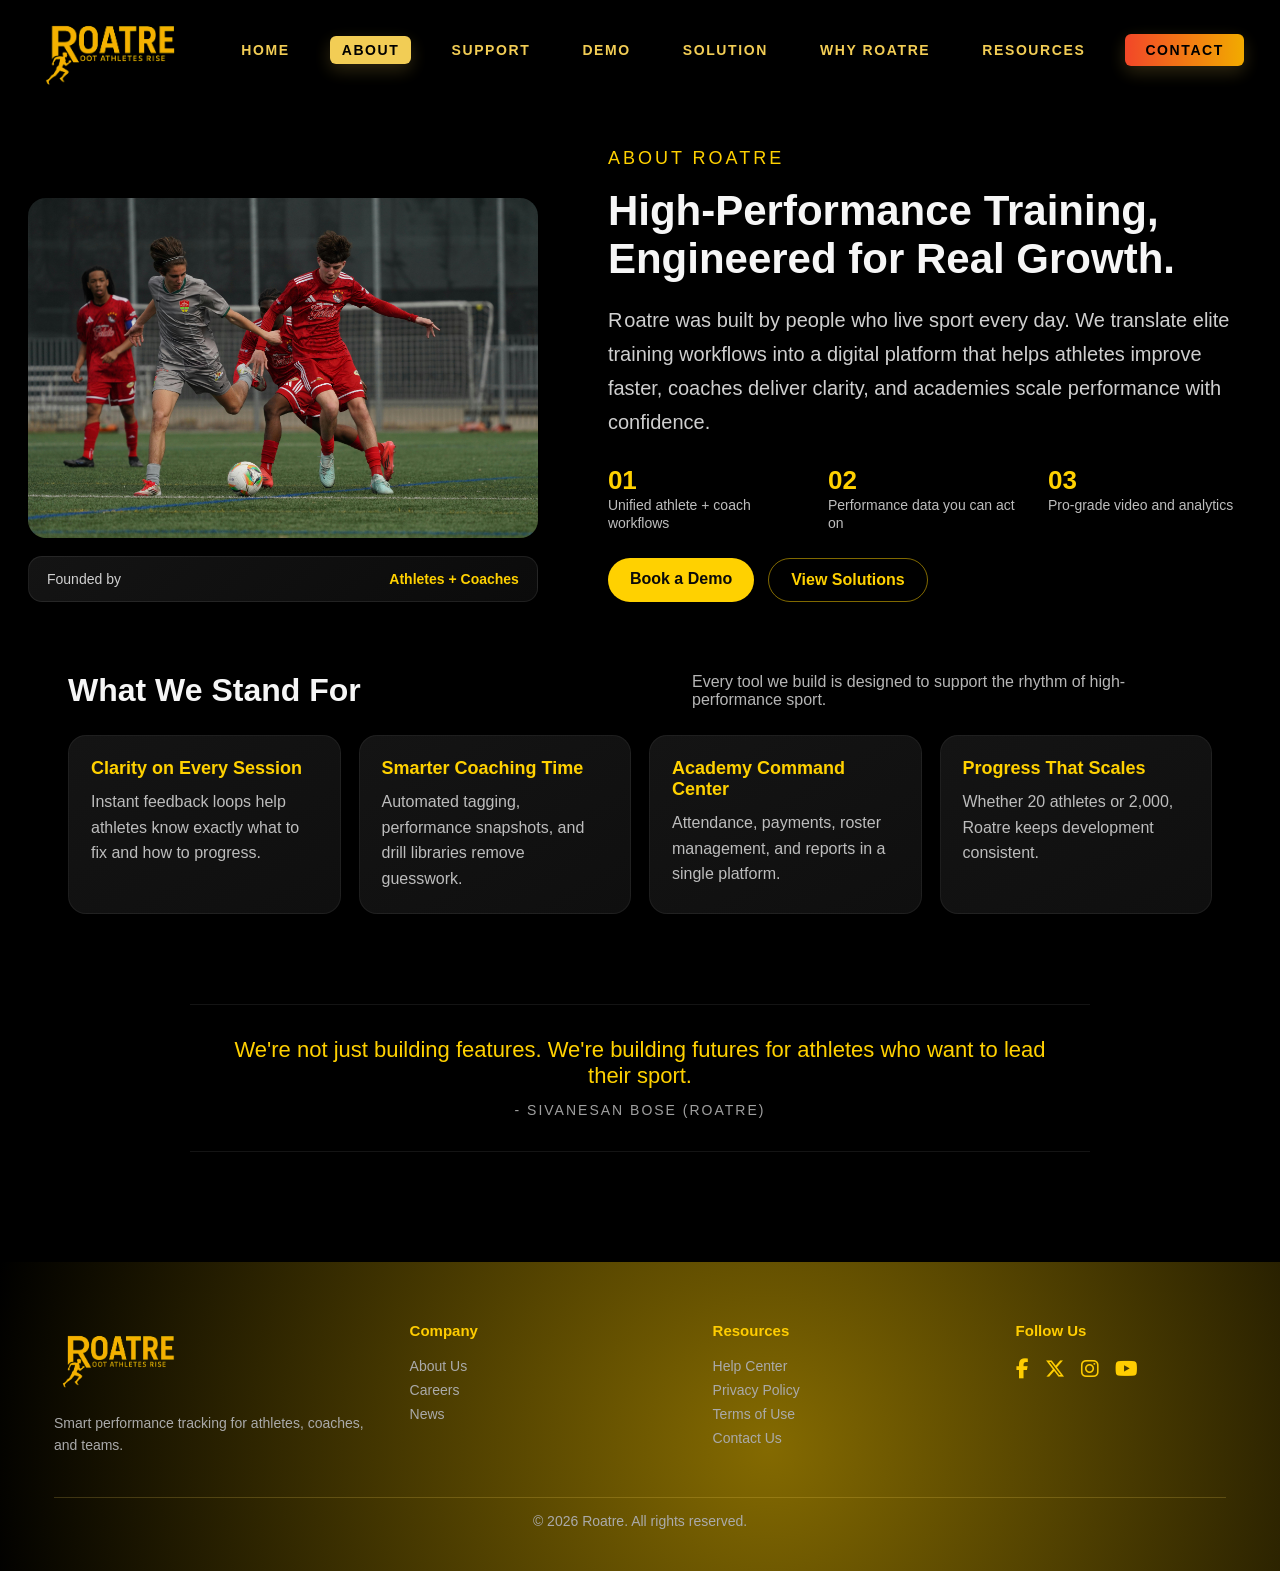
==== about.html @ 3484ab84 "footer issue fixed" ====
﻿<!doctype html>
<html lang="en">
	<head>
		<meta charset="utf-8" />
		<meta name="viewport" content="width=device-width,initial-scale=1" />
		<title>Roatre - About</title>
		<link rel="stylesheet" href="style.css">
		<link rel="stylesheet" href="https://cdnjs.cloudflare.com/ajax/libs/font-awesome/6.5.0/css/all.min.css">
	</head>
	<body class="about-page">
		<header class="site-header">
			<a class="logo" href="./" aria-label="Roatre home">
				<img src="assets/logo_img.png" alt="ROATRE logo">
			</a>
			<nav class="site-nav">
				<ul class="main-menu">
					<li><a href="index.html">Home</a></li>
					<li><a href="about.html"class="active">About</a></li>
					<li><a href="support.html">Support</a></li>
					<li><a href="demo.html">Demo</a></li>
					<li><a href="solution.html">Solution</a></li>
					<li><a href="roatre.html">Why Roatre</a></li>
                    <li class="resources-nav-item">
						<a href="resources.html">Resources</a>
						<ul class="resources-submenu">
							<li><a href="#blog">Blog</a></li>
							<li><a href="#coach-education">Coach Education</a></li>
							<li><a href="#performance-insights">Performance Insights</a></li>
							<li><a href="#faqs">FAQs</a></li>
							<li><a href="#help-center">Help Center</a></li>
						</ul>
					</li>
					<li><a href="contact.html">Contact</a></li>
				</ul>
			</nav>
		</header>

		<main>
			<section class="about-hero">
				<div class="about-hero-left">
					<img src="assets/service-athletes.jpg" alt="Athlete in action" class="about-hero-image">
					<div class="about-hero-badge">
						<span>Founded by</span>
						<strong>Athletes + Coaches</strong>
					</div>
				</div>

				<div class="about-hero-right">
					<p class="about-hero-kicker">ABOUT ROATRE</p>
					<h1 class="about-hero-title">High-Performance Training, Engineered for Real Growth.</h1>
					<p class="about-hero-copy"><span class="dropcap">R</span>oatre was built by people who live sport every day. We translate elite training workflows into a digital platform that helps athletes improve faster, coaches deliver clarity, and academies scale performance with confidence.</p>
					<div class="about-hero-metrics">
						<div>
							<strong>01</strong>
							<span>Unified athlete + coach workflows</span>
						</div>
						<div>
							<strong>02</strong>
							<span>Performance data you can act on</span>
						</div>
						<div>
							<strong>03</strong>
							<span>Pro-grade video and analytics</span>
						</div>
					</div>
					<div class="about-hero-cta">
						<a class="about-cta-primary" href="demo.html">Book a Demo</a>
						<a class="about-cta-secondary" href="solution.html">View Solutions</a>
					</div>
				</div>
			</section>

			<section class="about-values">
				<div class="about-values-header">
					<h2>What We Stand For</h2>
					<p>Every tool we build is designed to support the rhythm of high-performance sport.</p>
				</div>
				<div class="about-values-grid">
					<div class="about-value-card">
						<h3>Clarity on Every Session</h3>
						<p>Instant feedback loops help athletes know exactly what to fix and how to progress.</p>
					</div>
					<div class="about-value-card">
						<h3>Smarter Coaching Time</h3>
						<p>Automated tagging, performance snapshots, and drill libraries remove guesswork.</p>
					</div>
					<div class="about-value-card">
						<h3>Academy Command Center</h3>
						<p>Attendance, payments, roster management, and reports in a single platform.</p>
					</div>
					<div class="about-value-card">
						<h3>Progress That Scales</h3>
						<p>Whether 20 athletes or 2,000, Roatre keeps development consistent.</p>
					</div>
				</div>
			</section>

			<section class="about-quote">
				<p>We're not just building features. We're building futures for athletes who want to lead their sport.</p>
				<span>- SIVANESAN BOSE (ROATRE)</span>
			</section>
		</main>

	<footer class="site-footer">
			<div class="footer-shell">
				<div class="footer-grid">
					<div class="footer-brand">
						<a class="footer-logo" href="./" aria-label="Roatre home">
							<img src="assets/logo_img.png" alt="Roatre logo">
						</a>
						<p>Smart performance tracking for athletes, coaches, and teams.</p>
					</div>

					<div class="footer-col">
						<h4>Company</h4>
						<a href="about.html">About Us</a>
						<a href="#">Careers</a>
						<a href="#">News</a>
					</div>

					<div class="footer-col">
						<h4>Resources</h4>
						<a href="support.html">Help Center</a>
						<a href="#">Privacy Policy</a>
						<a href="#">Terms of Use</a>
						<a href="contact.html">Contact Us</a>
					</div>

					<div class="footer-col footer-social">
						<h4>Follow Us</h4>
						<div class="social-icons">
							<a href="#" aria-label="Facebook"><i class="fab fa-facebook-f"></i></a>
							<a href="#" aria-label="Twitter"><i class="fab fa-x-twitter"></i></a>
							<a href="#" aria-label="Instagram"><i class="fab fa-instagram"></i></a>
							<a href="#" aria-label="YouTube"><i class="fab fa-youtube"></i></a>
						</div>
					</div>
				</div>
				<p class="footer-copy">© 2026 Roatre. All rights reserved.</p>
			</div>
		</footer>

		<script src="script.js"></script>
	</body>
</html>
---- style.css ----
/* Basic layout */
*{box-sizing:border-box}
body{margin:0;font-family:system-ui,-apple-system,Segoe UI,Roboto,'Helvetica Neue',Arial;color:#ffd85a;background:#000}
.site-header{
	align-items:center;
	display:flex;
	justify-content:space-between;
	padding:10px 36px;
	position:fixed;
	top:0;
	left:0;
	right:0;
	z-index:100;
	transition:all .3s ease;
	background:linear-gradient(to right, #000000, #000000);
	/* border-bottom: 1px solid #ffd85a; */
	box-shadow: 0 4px 20px rgba(0,0,0,0.5);
}
.site-header.scrolled{
	background:linear-gradient(to right, #000000, #000000);
	padding:5px 36px;
	box-shadow:0 4px 20px rgba(0,0,0,0.5);
}
.logo{display:flex;align-items:center;color:#f2b400;font-weight:700;font-size:20px;text-decoration:none}
.logo img{
	height:80px;
	width:auto;
	display:block;
	transition:all .3s ease;
}
.site-header.scrolled .logo img{
	height:60px;
}
.modal-trigger{background:#ffd85a;border:0;color:#000;padding:10px 16px;border-radius:24px;cursor:pointer}
.site-nav .main-menu{display:flex;gap:28px;list-style:none;margin:0;padding:0;align-items:center}
.site-nav .main-menu li{margin:0}
.site-nav .main-menu li a{
	color:#ffd85a;
	text-decoration:none;
	padding:6px 12px;
	border-radius:6px;
	opacity:0.95;
	text-transform:uppercase;
	font-weight:700;
	letter-spacing:1.6px;
	font-size:14px;
	transition:all .3s ease;
}
.site-nav .main-menu li a:hover,
.site-nav .main-menu li a.active{
	background:#ffd85a;
	color:#000;
	box-shadow:0 6px 18px rgba(255,216,90,0.2);
}
.resources-nav-item{position:relative}
.resources-submenu{
	position:absolute;
	top:100%;
	left:0;
	min-width:230px;
	list-style:none;
	padding:8px 0;
	margin:10px 0 0;
	background:rgba(10,10,10,0.98);
	border:1px solid rgba(255,216,90,0.2);
	border-radius:10px;
	box-shadow:0 14px 30px rgba(0,0,0,0.45);
	opacity:0;
	visibility:hidden;
	transform:translateY(8px);
	transition:opacity .22s ease,transform .22s ease,visibility .22s ease;
	z-index:220;
}
.resources-submenu li{width:100%}
.resources-submenu li a{
	display:block;
	padding:10px 14px !important;
	font-size:12px !important;
	letter-spacing:1.1px !important;
	color:#ffd85a !important;
	border-radius:0 !important;
}
.resources-submenu li a:hover{
	background:rgba(255,216,90,0.12);
	color:#ffd85a !important;
}
.resources-nav-item:hover .resources-submenu,
.resources-nav-item:focus-within .resources-submenu{
	opacity:1;
	visibility:visible;
	transform:translateY(0);
}

/* Contact button style (last menu item) */
.site-nav .main-menu > li:last-child > a{
    background: linear-gradient(90deg, rgb(255, 75, 43), rgb(255, 180, 0));
	padding:8px 20px;
	color:#000;
	border-radius:6px;
	box-shadow:0 6px 18px rgba(255,216,90,0.2);
}
.site-nav .main-menu > li:last-child > a:hover{
	transform:translateY(-2px);
	background:#f2b400;
}

/* Hamburger button */
.nav-toggle{
	display:none;
	background:transparent;
	border:2px solid rgba(255,216,90,0.6);
	border-radius:6px;
	padding:6px 10px;
	cursor:pointer;
	z-index:170;
	gap:5px;
	flex-direction:column;
	align-items:center;
	justify-content:center;
}
.nav-toggle span{
	display:block;
	width:22px;
	height:2px;
	background:#ffd85a;
	border-radius:2px;
	transition:all .3s ease;
}
.nav-toggle.open span:nth-child(1){transform:translateY(7px) rotate(45deg)}
.nav-toggle.open span:nth-child(2){opacity:0}
.nav-toggle.open span:nth-child(3){transform:translateY(-7px) rotate(-45deg)}

@media (max-width:900px){
	.nav-toggle{display:flex}
	.site-nav{
		position:fixed;
		top:0;
		right:0;
		width:min(300px,80vw);
		height:100vh;
		background:#000;
		border-left:1px solid rgba(255,216,90,0.15);
		padding:90px 24px 32px;
		overflow-y:auto;
		transform:translateX(100%);
		transition:transform .3s ease;
		z-index:160;
	}
	.site-nav.open{transform:translateX(0)}
	.site-nav .main-menu{
		flex-direction:column;
		gap:4px;
		align-items:stretch;
	}
	.site-nav .main-menu li a{
		display:block;
		padding:12px 14px;
		font-size:15px;
	}
	.site-nav .main-menu > li:last-child > a{
		margin-top:8px;
	}
	.resources-submenu{
		position:static;
		margin-top:4px;
		min-width:100%;
		opacity:1;
		visibility:visible;
		transform:none;
		display:none;
		border-radius:8px;
	}
	.resources-nav-item:hover .resources-submenu,
	.resources-nav-item:focus-within .resources-submenu{
		display:block;
	}
	/* overlay behind nav - only covers area outside the nav drawer */
	.nav-overlay{
		display:none;
		position:fixed;
		top:0;
		left:0;
		right:min(300px,80vw);
		bottom:0;
		background:rgba(0,0,0,0.55);
		z-index:140;
		cursor:pointer;
	}
	.nav-overlay.open{display:block}
}
.hero{
	display:flex;
	align-items:center;
	justify-content:center;
	min-height:100vh;
	padding:36px;
	padding-top:96px;
	text-align:center;
	color:#ffd85a;
	background-size:cover;
	background-position:center;
	position:relative;
	overflow:hidden;
}
.hero::before{
	content:'';
	position:absolute;
	top:0;
	left:0;
	right:0;
	bottom:0;
	background:rgba(0,0,0,0.5);
	z-index:1;
}
.hero-content{display:flex;flex-direction:column;align-items:center;gap:24px}
.hero h1{font-size:clamp(32px,8vw,64px);font-weight:700;letter-spacing:2px;margin:0;text-transform:uppercase;color:#ffd85a}
.scroll-cta{display:flex;flex-direction:column;align-items:center;gap:8px;background:transparent;border:2px solid rgba(255,180,0,0.5);color:#ffd85a;padding:12px 18px;border-radius:50px;cursor:pointer;transition:all .3s ease;margin-top:24px}
.scroll-cta:hover{background:rgba(255,180,0,0.04);border-color:#ffd85a}
.scroll-cta svg{animation:bounce 2s infinite}
@keyframes bounce{0%,100%{transform:translateY(0)}50%{transform:translateY(8px)}}

/* Site background video styling */
.site-bg-video{position:fixed;inset:0;width:100%;height:100%;object-fit:cover;z-index:-1;opacity:0.65;pointer-events:none;filter:none;will-change:transform,opacity;backface-visibility:hidden}
@media (max-width:720px){.site-bg-video{display:none}}

/* Modal overlay */
.modal-overlay{position:fixed;inset:0;background:rgba(0,0,0,0.6);backdrop-filter:blur(6px);display:flex;align-items:center;justify-content:center;opacity:0;pointer-events:none;transition:opacity .25s ease}
.modal-overlay.open{opacity:1;pointer-events:auto}

.modal-content{width:min(1100px,95%);max-height:80vh;background:linear-gradient(90deg,#000,#000);border-radius:18px;box-shadow:0 10px 60px rgba(0,0,0,0.8);display:grid;grid-template-columns:1fr 1fr;overflow:hidden;position:relative}
.modal-close{position:absolute;right:14px;top:10px;background:transparent;border:0;color:#ffd85a;font-size:28px;cursor:pointer}

.modal-left{padding:48px;color:#ffd85a}
.modal-left h2{margin:0 0 8px;font-size:28px}
.modal-left p{color:#ffd85a}
.image-pair{display:flex;gap:12px;margin-top:18px}
.image-pair img{width:100%;max-width:260px;height:auto;border-radius:10px;box-shadow:0 6px 24px rgba(0,0,0,0.6)}
.img-placeholder{width:100%;max-width:260px;height:160px;border-radius:10px;display:flex;align-items:flex-end;justify-content:flex-start;padding:12px;background:linear-gradient(135deg,#000,#000);color:#ffd85a;position:relative;overflow:hidden}
.img-placeholder.loaded{background-size:cover;background-position:center;border-radius:10px}
.img-caption{position:relative;z-index:2;font-weight:600;filter:drop-shadow(0 2px 6px rgba(0,0,0,0.6))}
.img-placeholder::after{content:'';position:absolute;inset:0;background:linear-gradient(180deg,transparent,rgba(0,0,0,0.35));pointer-events:none}

/* video fallback decorative panel */
.video-fallback{position:absolute;inset:0;display:flex;align-items:center;justify-content:center;pointer-events:none;background:linear-gradient(90deg,rgba(255,180,0,0.04),rgba(255, 216, 90, 0.2));opacity:0;transition:opacity .18s ease}
.video-fallback.visible{opacity:1}


/* Two-tone treatments to match site color palette */
.tone-1{filter:grayscale(0.15) contrast(1.05) saturate(1.2) brightness(0.95);mix-blend-mode:multiply}
.tone-2{filter:sepia(0.2) hue-rotate(-20deg) saturate(1.5) contrast(1.02);mix-blend-mode:screen}

.modal-right{position:relative;background:linear-gradient(90deg,rgba(255,180,0,0.08),rgba(255, 216, 90, 0.2));display:flex;align-items:center;justify-content:center}
.modal-video{position:absolute;inset:0;width:100%;height:100%;object-fit:cover;opacity:0.85;filter:blur(0.5px) saturate(1.05)}

/* Responsive */
@media (max-width:800px){
	.modal-content{grid-template-columns:1fr;max-height:90vh}
	.modal-right{min-height:220px}
	.image-pair img{max-width:45%}
}

/* small helper for demo */
.modal-trigger:focus{outline:2px solid rgba(255,180,0,0.2)}

/* Embed modal (iframe) */
.embed-modal{width:min(1100px,95%);height:min(82vh,900px);background:#08121a;border-radius:12px;overflow:hidden;position:relative;box-shadow:0 12px 80px rgba(0,0,0,0.7);display:flex;flex-direction:column}
.embed-modal iframe{flex:1;border:0;width:100%;height:100%}
.modal-overlay .modal-close{right:14px;top:10px}

@media (max-width:800px){
	.embed-modal{width:95%;height:92vh}
}

/* Services section */
.services{padding:48px 36px 84px;background:#000;color:#fff}
.services-title{text-align:center;font-size:56px;letter-spacing:6px;margin:8px 0 28px;color:#ffd85a}
.services-title span{color:#ffcc00}
.services-wrap{max-width:1150px;margin:0 auto;display:flex;flex-direction:column;gap:26px}
.feature{background:#000;border-radius:14px;overflow:hidden;display:grid;grid-template-columns:1fr 1fr;align-items:stretch;box-shadow:0 10px 50px rgba(0,0,0,0.7);border:1px solid #ffd85a;}
.feature-media img{width:100%;height:100%;object-fit:cover;display:block}
.feature-content{padding:48px;color:#e6e6e6}
.feature-content h3{font-size:48px;margin:0 0 18px;color:#fff;text-transform:uppercase}
.feature-content h3 span{color:#ffd000}
.feature-content p{line-height:1.8;color:#d0d0d0}
.feature--right .feature-content{order:1}
.feature--right .feature-media{order:2}
.read-more{display:inline-block;margin-top:18px;color:#ffd85a;text-decoration:none;font-weight:600}

@media (max-width:900px){
	.feature{grid-template-columns:1fr}
	.feature-media{height:260px}
	.services-title{font-size:36px}
}

@media (max-width:480px){
	.hero{padding:24px 16px;padding-top:80px}
	.scroll-cta{padding:10px 14px}
}

/* Demo CTA section */
.demo-cta{
	padding:120px 20px 130px;
	background:#0b0b0b;
}
.demo-cta-inner{
	max-width:760px;
	margin:0 auto;
	text-align:center;
}
.demo-cta h2{
	margin:0;
	color:#ffd000;
	font-size:72px;
	font-weight:800;
	line-height:1.1;
	letter-spacing:.4px;
}
.demo-cta-btn{
	display:inline-flex;
	align-items:center;
	justify-content:center;
	margin-top:56px;
	min-width:224px;
	padding:18px 28px;
	border-radius:4px;
	background:#ffd000;
	color:#0b0b0b;
	text-decoration:none;
	font-size:20px;
	font-weight:700;
	transition:background .2s ease,transform .2s ease;
}
.demo-cta-btn:hover{
	background:#f2b400;
	transform:translateY(-1px);
}

/* Footer */
.site-footer{
	background:#000;
	padding:0;
	position:relative;
	overflow:hidden;
}
.site-footer::before{
	content:"";
	position:absolute;
	top:-40%;
	left:-40%;
	width:200%;
	height:200%;
	background:radial-gradient(circle,rgb(132,106,1),transparent 60%);
	animation:footerRotate 20s linear infinite;
	z-index:0;
}
@keyframes footerRotate{
	from{transform:rotate(0deg)}
	to{transform:rotate(360deg)}
}
.footer-shell{
	max-width:100%;
	margin:0 auto;
	padding:60px 54px 40px;
	position:relative;
	z-index:1;
}
.footer-grid{
	display:grid;
	grid-template-columns:1.2fr 1fr 1fr 0.8fr;
	gap:40px;
	align-items:start;
}
.footer-brand{
	max-width:320px;
}
.footer-logo img{
	width:130px;
	height:auto;
	display:block;
	margin-bottom:20px;
}
.footer-brand p{
	margin:0;
	color:#aaa;
	font-size:14px;
	line-height:1.6;
}
.footer-col h4{
	margin:0 0 20px;
	color:#ffcd01;
	font-size:15px;
	font-weight:600;
}
.footer-col a{
	display:block;
	color:#aaa;
	text-decoration:none;
	line-height:1;
	margin-bottom:10px;
	font-size:14px;
	transition:color .3s ease,transform .3s ease;
}
.footer-col a:hover{
	color:#ffcd01;
	transform:translateX(5px);
}
.footer-social a{
	display:inline-flex;
	align-items:center;
	justify-content:center;
	margin:0;
	padding:0;
	transition:transform .3s ease,color .3s ease;
}
.footer-social .social-icons{
	display:flex;
	flex-direction:row;
	flex-wrap:nowrap;
	gap:16px;
	margin-top:6px;
	align-items:center;
}
.footer-social .social-icons a{
	color:#ffcd01;
	font-size:20px;
	margin-bottom:0;
}
.footer-social .social-icons a:hover{
	transform:scale(1.2);
	color:#aaa;
}
.footer-copy{
	margin:40px 0 0;
	padding-top:14px;
	border-top:1px solid rgba(255,216,90,0.2);
	text-align:center;
	color:#aaa;
	font-size:14px;
	line-height:1.4;
}

@media (max-width:1200px){
	.footer-grid{
		grid-template-columns:repeat(2,minmax(0,1fr));
	}
}

@media (max-width:900px){
	.footer-shell{
		padding:40px 24px 24px;
	}
	.footer-grid{
		grid-template-columns:1fr 1fr;
		gap:24px;
	}
	.footer-brand{
		grid-column:1 / -1;
	}
	.footer-logo img{
		width:120px;
	}
	.footer-copy{
		margin-top:24px;
		padding-top:12px;
		font-size:13px;
	}
}

@media (max-width:480px){
	.footer-shell{
		padding:32px 16px 20px;
	}
	.footer-grid{
		grid-template-columns:1fr 1fr;
		gap:20px;
	}
	.footer-col h4{
		font-size:14px;
		margin-bottom:12px;
	}
	.footer-col a{
		font-size:13px;
	}
	.footer-social .social-icons a{
		font-size:18px;
	}
	.footer-social .social-icons{
		gap:12px;
	}
}

@media (max-width:480px){
	.demo-cta{padding:60px 16px 70px}
	.demo-cta h2{font-size:28px}
	.demo-cta-btn{min-width:160px;font-size:16px;padding:12px 18px;margin-top:28px}
}

@media (max-width:900px){
	.demo-cta{
		padding:80px 20px 90px;
	}
	.demo-cta h2{
		font-size:42px;
	}
	.demo-cta-btn{
		margin-top:36px;
		min-width:190px;
		padding:14px 20px;
		font-size:18px;
	}
	.footer-shell{
		padding:34px 24px 20px;
	}
	.footer-grid{
		grid-template-columns:repeat(2,minmax(0,1fr));
		gap:24px;
	}
	.footer-logo img{
		width:140px;
	}
	.footer-brand p{
		font-size:14px;
		margin-top:10px;
		color:#bebebe;
	}
	.footer-col h4{
		font-size:15px;
		margin-bottom:12px;
	}
	.footer-col a{
		font-size:13px;
		line-height:1.9;
	}
	.footer-copy{
		font-size:12px;
		margin-top:18px;
		padding-top:10px;
	}
	.footer-social .social-icons{
		display:flex;
		flex-direction:row;
		flex-wrap:nowrap;
		gap:8px;
		align-items:center;
	}
	.footer-social a{
		width:36px;
		height:36px;
	}
	.footer-social a img{
		width:20px;
		height:20px;
	}
	.footer-social a.icon-youtube span{
		width:28px;
		height:20px;
	}
	.footer-social a.icon-youtube span::before{
		border-top-width:4px;
		border-bottom-width:4px;
		border-left-width:7px;
	}
}

@media (max-width:480px){
	.footer-grid{
		grid-template-columns:1fr 1fr;
		gap:20px;
	}
	.footer-brand{
		grid-column:1 / -1;
	}
	.footer-shell{
		padding:28px 16px 16px;
	}
}

/* Tagline box responsive */
.tagline-box{padding:24px;min-height:200px}
@media (max-width:960px){
	.tagline-box{min-height:160px}
	.tagline-box h2{font-size:clamp(1.4rem,4vw,2.5rem)}
}
@media (max-width:480px){
	.tagline-box{min-height:120px;padding:20px 16px}
}

/* Demo form responsive */
@media (max-width:480px){
	.demo-form{padding:24px 16px;margin-top:28px}
	.demo-form h2{font-size:1.4rem}
}

/* About page */
.about-page{
	background:#000;
	color:#c7c7c7;
	font-family:"Segoe UI",Roboto,Arial,sans-serif;
}
.solution-hero{
	max-width:1400px;
	margin:0 auto;
	padding:140px 28px 90px;
	display:grid;
	grid-template-columns:minmax(280px,0.9fr) minmax(420px,1.2fr);
	gap:70px;
	align-items:start;
}
.solution-hero-left{
	position:sticky;
	top:200px;
	align-self:start;
}
.solution-hero-title{
	margin:0;
	font-size:64px;
	line-height:1.1;
	font-weight:800;
	color:#d7b23a;
	text-transform:none;
}
.solution-hero-right{
	padding-top:8px;
}
.solution-hero-kicker{
	margin:0 0 24px;
	font-size:58px;
	font-weight:800;
	letter-spacing:2px;
	color:#ffd100;
	text-shadow:0 0 10px rgba(255,209,0,0.3);
}
.solution-hero-copy{
	margin:0 0 24px;
	font-size:22px;
	line-height:1.7;
	color:#cfcfcf;
}
.solution-hero-divider{
	height:1px;
	background:linear-gradient(90deg,rgba(255,209,0,0.35),rgba(255,209,0,0));
	margin:20px 0 32px;
}

/* Demo Page */
.demo-hero{
	max-width:1400px;
	margin:0 auto;
	padding:140px 28px 90px;
	display:grid;
	grid-template-columns:minmax(280px,0.9fr) minmax(420px,1.2fr);
	gap:70px;
	align-items:start;
}
.demo-hero-left{
	position:sticky;
	top:200px;
	align-self:start;
}
.demo-hero-right{
	padding-top:8px;
}
.demo-hero-title{
	margin:0 0 22px;
	font-size:58px;
	font-weight:800;
	letter-spacing:2px;
	color:#ffd100;
	text-shadow:0 0 10px rgba(255,209,0,0.3);
}
.demo-hero-copy{
	margin:0 0 30px;
	font-size:22px;
	line-height:1.7;
	color:#cfcfcf;
}
.demo-hero-copy .dropcap{
	font-size:1em;
	color:#d3d3d3;
	padding-right:2px;
}

/* Support Page */
.support-hero{
	max-width:1400px;
	margin:0 auto;
	padding:140px 28px 70px;
	display:grid;
	grid-template-columns:minmax(280px,0.9fr) minmax(420px,1.2fr);
	gap:70px;
	align-items:start;
}
.support-hero-left{
	position:sticky;
	top:200px;
	align-self:start;
}
.support-hero-right{
	padding-top:8px;
}
.support-hero-kicker{
	margin:0 0 18px;
	font-size:52px;
	font-weight:800;
	letter-spacing:2px;
	color:#ffd100;
	text-shadow:0 0 10px rgba(255,209,0,0.3);
}
.support-hero-title{
	margin:0 0 18px;
	font-size:34px;
	color:#f5f5f5;
}
.support-hero-copy{
	margin:0 0 24px;
	font-size:20px;
	line-height:1.7;
	color:#cfcfcf;
}
.support-hero-copy .dropcap{
	font-size:1em;
	color:#d3d3d3;
	padding-right:2px;
}
.support-hero-actions{
	display:flex;
	gap:14px;
	align-items:center;
	margin-bottom:20px;
	flex-wrap:wrap;
}
.support-primary-btn{
	border:none;
	background:#ffd100;
	color:#0a0a0a;
	font-weight:700;
	padding:12px 20px;
	border-radius:999px;
	cursor:pointer;
}
.support-link-btn{
	color:#ffd100;
	text-decoration:none;
	font-weight:600;
	border-bottom:1px solid rgba(255,209,0,0.5);
	padding-bottom:2px;
}
.support-hero-divider{
	height:1px;
	background:linear-gradient(90deg,rgba(255,209,0,0.35),rgba(255,209,0,0));
	margin:18px 0;
}
.support-hero-contact span{
	text-transform:uppercase;
	letter-spacing:2px;
	font-size:12px;
	color:#ffd100;
    
}
.support-hero-contact p{
	margin:6px 0 0;
	color:#d9d9d9;
	font-size:18px;
}
.support-grid{
	max-width:1200px;
	margin:0 auto;
	padding:0 28px 110px;
	display:grid;
	grid-template-columns:repeat(auto-fit,minmax(220px,1fr));
	gap:18px;
}
.support-card{
	background:linear-gradient(150deg,#141414,#0f0f0f);
	border-radius:18px;
	padding:22px;
	border:1px solid rgba(255,255,255,0.06);
	box-shadow:0 18px 40px rgba(0,0,0,0.35);
}
.support-card h3{
	margin:0 0 10px;
	color:#ffd100;
}
.support-card p{
	margin:0;
	color:#bdbdbd;
	line-height:1.5;
}

/* Support Modal */
.support-modal{
	display:none;
	position:fixed;
	inset:0;
	background:rgba(0,0,0,0.86);
	z-index:9999;
	overflow-y:auto;
}
.support-modal-dialog{
	position:relative;
	max-width:980px;
	margin:60px auto;
	padding:20px;
}
.support-modal-close{
	position:absolute;
	right:30px;
	top:20px;
	background:none;
	border:none;
	color:#fff;
	font-size:40px;
	cursor:pointer;
}
.support-modal-body{
	background:#0b0b0b;
	border-radius:24px;
	padding:36px;
	color:#f2f2f2;
	border:1px solid rgba(255,255,255,0.08);
	box-shadow:0 30px 80px rgba(0,0,0,0.5);
}
.support-modal-header{
	display:flex;
	justify-content:space-between;
	align-items:center;
	gap:20px;
	flex-wrap:wrap;
	margin-bottom:24px;
}
.support-modal-eyebrow{
	margin:0 0 8px;
	text-transform:uppercase;
	letter-spacing:2px;
	font-size:12px;
	color:#ffd100;
}
.support-status{
	background:#1f1f1f;
	color:#9dff9d;
	padding:6px 14px;
	border-radius:999px;
	font-size:12px;
	letter-spacing:1px;
}
.support-modal-grid{
	display:grid;
	grid-template-columns:repeat(auto-fit,minmax(220px,1fr));
	gap:18px;
	margin-bottom:24px;
}
.support-panel{
	background:rgba(18,18,18,0.9);
	border-radius:18px;
	padding:18px;
	border:1px solid rgba(255,255,255,0.06);
}
.support-panel h4{
	margin:0 0 12px;
	color:#ffd100;
}
.support-panel ul{
	margin:0;
	padding-left:18px;
	color:#c9c9c9;
	line-height:1.6;
}
.support-resource strong{
	display:block;
	color:#f5f5f5;
	margin-bottom:6px;
}
.support-resource p{
	margin:0 0 12px;
	color:#9f9f9f;
	font-size:13px;
}
.support-panel button{
	background:#ffd100;
	border:none;
	border-radius:999px;
	padding:10px 18px;
	font-weight:700;
	cursor:pointer;
	color:#0a0a0a;
	margin-top:8px;
}
.support-modal-footer{
	display:flex;
	justify-content:space-between;
	align-items:center;
	gap:20px;
	flex-wrap:wrap;
	background:#0f0f0f;
	border-radius:16px;
	padding:18px 22px;
	border:1px solid rgba(255,255,255,0.06);
}
.support-secondary-btn{
	background:transparent;
	color:#ffd100;
	border:1px solid rgba(255,209,0,0.5);
	border-radius:999px;
	padding:10px 20px;
	font-weight:700;
	cursor:pointer;
}

/* About Page Story */
.about-story{
	max-width:1400px;
	margin:0 auto;
	padding:130px 28px 80px;
	display:grid;
	grid-template-columns:minmax(320px,0.95fr) minmax(420px,1.2fr);
	gap:56px;
	align-items:start;
}
.about-story-image-wrap{
	position:sticky;
	top:200px;
	align-self:start;
}
.about-story-image{
	width:100%;
	height:auto;
	display:block;
	object-fit:cover;
	border-radius:8px;
}
.about-story-content h1{
	margin:0 0 42px;
	font-size:58px;
	line-height:1;
	font-weight:800;
	letter-spacing:2px;
	color:transparent;
	-webkit-text-stroke:2px #f5c400;
}
.about-story-content h1 span{
	color:#ffd100;
	-webkit-text-stroke:0;
	text-shadow:0 0 8px rgba(255,209,0,0.45),0 0 24px rgba(255,209,0,0.24);
}
.about-story-content p{
	margin:0 0 30px;
	font-size:26px;
	line-height:1.55;
	color:#bebebe;
}
.about-story-content .dropcap{
	font-size:1em;
	color:#d3d3d3;
	padding-right:2px;
}
.about-story-highlight{
	color:#ffb100;
	font-weight:700;
}
.about-story-sign{
	margin-top:52px;
	text-align:right;
	color:#ffd100;
	font-weight:700;
	font-size:30px;
	text-shadow:0 0 8px rgba(255,209,0,0.5);
}

/* About Page - New */
.about-hero{
	max-width:1400px;
	margin:0 auto;
	padding:140px 28px 70px;
	display:grid;
	grid-template-columns:minmax(300px,0.95fr) minmax(420px,1.2fr);
	gap:70px;
	align-items:start;
}
.about-hero-left{
	position:sticky;
	top:200px;
	align-self:start;
}
.about-hero-image{
	width:100%;
	border-radius:18px;
	display:block;
	box-shadow:0 30px 60px rgba(0,0,0,0.45);
}
.about-hero-badge{
	margin-top:18px;
	padding:14px 18px;
	background:linear-gradient(140deg,#141414,#0b0b0b);
	border-radius:14px;
	border:1px solid rgba(255,255,255,0.08);
	color:#d0d0d0;
	display:flex;
	justify-content:space-between;
	align-items:center;
	font-size:14px;
}
.about-hero-badge strong{
	color:#ffd100;
}
.about-hero-right{
	padding-top:8px;
}
.about-hero-kicker{
	margin:0 0 18px;
	font-size:18px;
	letter-spacing:3px;
	text-transform:uppercase;
	color:#ffd100;
}
.about-hero-title{
	margin:0 0 20px;
	font-size:42px;
	color:#f6f6f6;
}
.about-hero-copy{
	margin:0 0 26px;
	font-size:20px;
	line-height:1.7;
	color:#cfcfcf;
}
.about-hero-copy .dropcap{
	font-size:1em;
	color:#d3d3d3;
	padding-right:2px;
}
.about-hero-metrics{
	display:grid;
	grid-template-columns:repeat(auto-fit,minmax(200px,1fr));
	gap:16px;
	margin-bottom:26px;
}
.about-hero-metrics strong{
	display:block;
	font-size:26px;
	color:#ffd100;
}
.about-hero-metrics span{
	color:#bdbdbd;
	font-size:14px;
}
.about-hero-cta{
	display:flex;
	gap:14px;
	flex-wrap:wrap;
}
.about-cta-primary,
.about-cta-secondary{
	text-decoration:none;
	font-weight:700;
	border-radius:999px;
	padding:12px 22px;
}
.about-cta-primary{
	background:#ffd100;
	color:#0a0a0a;
}
.about-cta-secondary{
	border:1px solid rgba(255,209,0,0.5);
	color:#ffd100;
}
.about-values{
	max-width:1200px;
	margin:0 auto;
	padding:0 28px 90px;
}
.about-values-header{
	display:flex;
	justify-content:space-between;
	align-items:flex-end;
	gap:20px;
	margin-bottom:26px;
	flex-wrap:wrap;
}
.about-values-header h2{
	margin:0;
	color:#f6f6f6;
	font-size:32px;
}
.about-values-header p{
	margin:0;
	color:#b6b6b6;
	max-width:520px;
}
.about-values-grid{
	display:grid;
	grid-template-columns:repeat(auto-fit,minmax(240px,1fr));
	gap:18px;
}
.about-value-card{
	background:linear-gradient(150deg,#141414,#0f0f0f);
	border-radius:18px;
	padding:22px;
	border:1px solid rgba(255,255,255,0.06);
}
.about-value-card h3{
	margin:0 0 10px;
	color:#ffd100;
	font-size:18px;
}
.about-value-card p{
	margin:0;
	color:#bdbdbd;
	line-height:1.6;
}
.about-quote{
	max-width:900px;
	margin:0 auto 110px;
	padding:32px 28px;
	text-align:center;
	border-top:1px solid rgba(255,255,255,0.08);
	border-bottom:1px solid rgba(255,255,255,0.08);
}
.about-quote p{
	margin:0 0 12px;
	font-size:22px;
	color:#ffd100;
}
.about-quote span{
	color:#9f9f9f;
	font-size:14px;
	letter-spacing:2px;
	text-transform:uppercase;
}

.solution-showcase-inline{
	margin-top:36px;
}
.solution-showcase-card{
	background:linear-gradient(135deg,#121212,#1b1b1b);
	border:1px solid rgba(255,209,0,0.2);
	padding:24px 26px;
	border-radius:16px;
	box-shadow:0 20px 40px rgba(0,0,0,0.4);
}
.solution-showcase-card h3{
	margin:0 0 12px;
	font-size:24px;
	color:#ffd100;
}
.solution-showcase-card p{
	margin:0 0 18px;
	font-size:18px;
	color:#c6c6c6;
}
.solution-showcase-btn{
	border:none;
	background:#ffd100;
	color:#0a0a0a;
	font-weight:700;
	padding:12px 20px;
	border-radius:999px;
	cursor:pointer;
	transition:transform 0.2s ease, box-shadow 0.2s ease;
}
.solution-showcase-btn:hover{
	transform:translateY(-2px);
	box-shadow:0 10px 18px rgba(255,209,0,0.25);
}

.solution-showcase{
	padding:0 28px 120px;
}
.solution-showcase-shell{
	max-width:1200px;
	margin:0 auto;
	display:grid;
	grid-template-columns:minmax(260px,0.9fr) minmax(320px,1.1fr);
	gap:46px;
	align-items:center;
}
.solution-showcase-copy h2{
	margin:10px 0 18px;
	font-size:38px;
	color:#f6f6f6;
}
.solution-showcase-copy p{
	margin:0 0 22px;
	font-size:18px;
	color:#b9b9b9;
	line-height:1.6;
}
.solution-showcase-eyebrow{
	text-transform:uppercase;
	letter-spacing:2px;
	font-size:12px;
	color:#ffd100;
}
.solution-showcase-btn--ghost{
	background:transparent;
	color:#ffd100;
	border:1px solid rgba(255,209,0,0.4);
}
.solution-showcase-preview{
	background:linear-gradient(160deg,#141414,#242424);
	border-radius:24px;
	padding:28px;
	border:1px solid rgba(255,255,255,0.06);
	box-shadow:0 30px 60px rgba(0,0,0,0.45);
}
.preview-header{
	display:flex;
	gap:16px;
	align-items:center;
	margin-bottom:20px;
}
.preview-crest{
	width:48px;
	height:48px;
	border-radius:12px;
	background:#ffd100;
	display:grid;
	place-items:center;
	color:#0a0a0a;
	font-weight:800;
}
.preview-meta span{
	display:block;
	font-size:12px;
	letter-spacing:1px;
	color:#9e9e9e;
	text-transform:uppercase;
}
.preview-meta strong{
	font-size:18px;
	color:#f6f6f6;
}
.preview-grid{
	display:grid;
	gap:16px;
}
.preview-card{
	background:rgba(10,10,10,0.6);
	border-radius:14px;
	padding:16px;
	border:1px solid rgba(255,255,255,0.05);
}
.preview-card h4{
	margin:0 0 6px;
	color:#ffd100;
	font-size:16px;
}
.preview-card p{
	margin:0 0 6px;
	color:#e0e0e0;
	font-size:14px;
}
.preview-card span{
	color:#9f9f9f;
	font-size:12px;
}
.preview-footer{
	margin-top:18px;
	display:flex;
	justify-content:space-between;
	align-items:center;
	color:#f0f0f0;
	font-size:14px;
}
.preview-footer button{
	background:#ffd100;
	border:none;
	border-radius:999px;
	padding:8px 14px;
	font-weight:700;
	cursor:pointer;
}

/* Solution Modal */
.solution-modal{
	display:none;
	position:fixed;
	inset:0;
	background:rgba(0,0,0,0.86);
	z-index:9999;
	overflow-y:auto;
}
.solution-modal-dialog{
	position:relative;
	max-width:980px;
	margin:60px auto;
	padding:20px;
}
.solution-modal-close{
	position:absolute;
	right:30px;
	top:20px;
	background:none;
	border:none;
	color:#fff;
	font-size:40px;
	cursor:pointer;
}
.solution-modal-body{
	background:#0b0b0b;
	border-radius:24px;
	padding:36px;
	color:#f2f2f2;
	border:1px solid rgba(255,255,255,0.08);
	box-shadow:0 30px 80px rgba(0,0,0,0.5);
}
.sports-template-hero{
	display:flex;
	justify-content:space-between;
	align-items:center;
	gap:20px;
	margin-bottom:24px;
	flex-wrap:wrap;
}
.sports-template-brand{
	display:flex;
	gap:16px;
	align-items:center;
}
.brand-crest{
	width:52px;
	height:52px;
	border-radius:14px;
	background:#ffd100;
	display:grid;
	place-items:center;
	color:#0a0a0a;
	font-weight:800;
	font-size:18px;
}
.brand-league{
	margin:0 0 6px;
	text-transform:uppercase;
	font-size:11px;
	letter-spacing:2px;
	color:#b8b8b8;
}
.sports-template-nav{
	display:flex;
	gap:18px;
	flex-wrap:wrap;
}
.sports-template-nav a{
	color:#f6f6f6;
	text-decoration:none;
	font-size:14px;
	letter-spacing:1px;
	text-transform:uppercase;
}
.sports-template-highlight{
	display:grid;
	grid-template-columns:1.1fr 0.9fr;
	gap:20px;
	background:linear-gradient(140deg,#171717,#101010);
	border-radius:20px;
	padding:24px;
	border:1px solid rgba(255,255,255,0.06);
	margin-bottom:24px;
}
.highlight-content span{
	color:#ffd100;
	letter-spacing:2px;
	font-size:12px;
	text-transform:uppercase;
}
.highlight-content h3{
	margin:10px 0 8px;
	font-size:26px;
}
.highlight-content p{
	margin:0 0 16px;
	color:#bdbdbd;
}
.highlight-actions{
	display:flex;
	gap:12px;
}
.highlight-actions button{
	background:#ffd100;
	border:none;
	color:#0a0a0a;
	padding:10px 18px;
	border-radius:999px;
	font-weight:700;
	cursor:pointer;
}
.highlight-actions .ghost{
	background:transparent;
	color:#ffd100;
	border:1px solid rgba(255,209,0,0.5);
}
.highlight-scorecard{
	display:grid;
	grid-template-columns:repeat(3,1fr);
	gap:12px;
	text-align:center;
}
.highlight-scorecard div{
	background:rgba(5,5,5,0.6);
	border-radius:14px;
	padding:16px 10px;
}
.highlight-scorecard strong{
	display:block;
	font-size:24px;
	color:#ffd100;
}
.highlight-scorecard span{
	font-size:12px;
	color:#9f9f9f;
	text-transform:uppercase;
}
.sports-template-grid{
	display:grid;
	grid-template-columns:repeat(auto-fit,minmax(220px,1fr));
	gap:18px;
	margin-bottom:24px;
}
.template-panel{
	background:rgba(18,18,18,0.9);
	border-radius:18px;
	padding:18px;
	border:1px solid rgba(255,255,255,0.06);
}
.template-panel h4{
	margin:0 0 12px;
	color:#ffd100;
}
.template-panel ul{
	margin:0;
	padding-left:18px;
	color:#c9c9c9;
	line-height:1.6;
}
.player-row{
	display:flex;
	gap:12px;
	align-items:center;
	margin-bottom:12px;
}
.player-badge{
	width:38px;
	height:38px;
	border-radius:12px;
	background:#1f1f1f;
	display:grid;
	place-items:center;
	color:#ffd100;
	font-weight:700;
}
.player-row p{
	margin:4px 0 0;
	color:#9f9f9f;
	font-size:12px;
}
.schedule-row{
	display:flex;
	gap:12px;
	margin-bottom:10px;
}
.schedule-row span{
	color:#ffd100;
	font-weight:700;
}
.schedule-row p{
	margin:0;
	color:#c9c9c9;
	font-size:14px;
}
.sports-template-footer{
	display:flex;
	justify-content:space-between;
	align-items:center;
	gap:20px;
	flex-wrap:wrap;
	background:#0f0f0f;
	border-radius:16px;
	padding:18px 22px;
	border:1px solid rgba(255,255,255,0.06);
}
.sports-template-footer button{
	background:#ffd100;
	border:none;
	border-radius:999px;
	padding:10px 20px;
	font-weight:700;
	cursor:pointer;
	color:#0a0a0a;
}

@media (max-width:1280px){
	.solution-hero-title{
		font-size:50px;
	}
	.solution-hero-kicker{
		font-size:46px;
	}
	.solution-hero-copy{
		font-size:20px;
	}
	.demo-hero-title{
		font-size:46px;
	}
	.demo-hero-copy{
		font-size:20px;
	}
	.about-story-content h1{
		font-size:46px;
	}
	.about-story-content p{
		font-size:22px;
	}
	.about-story-sign{
		font-size:26px;
	}
}

@media (max-width:480px){
	.solution-hero,.demo-hero,.support-hero,.about-hero{
		padding:90px 14px 40px;
		gap:20px;
	}
	.solution-hero-title,.about-story-content h1{font-size:28px}
	.solution-hero-kicker,.demo-hero-title,.support-hero-kicker{font-size:26px}
	.solution-hero-copy,.demo-hero-copy,.support-hero-copy,.about-hero-copy{font-size:15px}
	.about-hero-title{font-size:24px}
	.about-story-content p{font-size:16px}
	.feature-content{padding:24px 16px}
	.feature-content h3{font-size:28px}
	.services{padding:32px 14px 56px}
	.services-title{font-size:26px;letter-spacing:3px}
}

@media (max-width:960px){
	.solution-hero{
		grid-template-columns:1fr;
		gap:32px;
		padding:110px 16px 60px;
	}
	.solution-hero-left{
		position:relative;
		top:0;
	}
	.solution-hero-title{
		font-size:40px;
	}
	.solution-hero-kicker{
		font-size:34px;
		margin-bottom:18px;
	}
	.solution-hero-copy{
		font-size:17px;
	}
	.demo-hero{
		grid-template-columns:1fr;
		gap:32px;
		padding:110px 16px 60px;
	}
	.demo-hero-left{
		position:relative;
		top:0;
	}
	.demo-hero-title{
		font-size:34px;
	}
	.demo-hero-copy{
		font-size:17px;
	}
	.support-hero{
		grid-template-columns:1fr;
		gap:32px;
		padding:110px 16px 60px;
	}
	.support-hero-left{
		position:relative;
		top:0;
	}
	.support-hero-kicker{
		font-size:36px;
	}
	.support-hero-copy{
		font-size:17px;
	}
	.support-grid{
		padding:0 16px 80px;
	}
	.support-modal-dialog{
		margin:30px auto;
	}
	.support-modal-body{
		padding:24px;
	}
	.about-hero{
		grid-template-columns:1fr;
		gap:32px;
		padding:110px 16px 60px;
	}
	.about-hero-left{
		position:relative;
		top:0;
	}
	.about-hero-title{
		font-size:32px;
	}
	.about-hero-copy{
		font-size:17px;
	}
	.about-values{
		padding:0 16px 70px;
	}
	.about-quote{
		padding:28px 16px;
	}
	.about-story{
		grid-template-columns:1fr;
		gap:28px;
		padding:98px 16px 46px;
	}
	.about-story-image-wrap{
		position:relative;
		top:0;
	}
	.about-story-content h1{
		font-size:34px;
		margin-bottom:28px;
	}
	.about-story-content p{
		font-size:18px;
		margin-bottom:20px;
	}
	.about-story-sign{
		font-size:20px;
		margin-top:28px;
		text-align:left;
	}
	.solution-showcase{
		padding:0 16px 80px;
	}
	.solution-showcase-shell{
		grid-template-columns:1fr;
	}
	.solution-showcase-preview{
		order:-1;
	}
	.sports-template-highlight{
		grid-template-columns:1fr;
	}
	.solution-modal-dialog{
		margin:30px auto;
	}
	.solution-modal-body{
		padding:24px;
	}
}


/* Why Roatre Modal */
.modal {
    display: none;
    position: fixed;
    z-index: 9999;
    left: 0;
    top: 0;
    width: 100%;
    height: 100%;
    background-color: rgba(0,0,0,0.9);
    overflow-y: auto;
}

.modal-dialog {
    position: relative;
    max-width: 900px;
    margin: 50px auto;
    padding: 20px;
}

.modal-close {
    position: absolute;
    top: 10px;
    right: 20px;
    background: none;
    border: none;
    color: #fff;
    font-size: 40px;
    cursor: pointer;
    z-index: 10000;
}

.modal-close:hover {
    color: #d4af37;
}

.modal-body {
    background: #000;
    padding: 40px;
    color: #fff;
}

/* Tagline Box */
.tagline-box {
    display: flex;
    align-items: center;
    justify-content: center;
    height: 100%;
    min-height: 400px;
    background: linear-gradient(135deg, #000 0%, #000 100%);
    padding: 40px;
}

.tagline-box h2 {
    font-size: clamp(2rem, 4vw, 3.5rem);
    font-weight: 700;
    color: #d4af37;
    text-align: center;
    line-height: 1.3;
    letter-spacing: 0.02em;
}

/* Support Email Styling */
.support-email {
    color: #d4af37;
    font-weight: 600;
    display: block;
    text-align: center;
    margin-top: 20px;
    font-size: 1.1em;
}

/* Demo Registration Form */
.demo-form {
    margin-top: 50px;
    padding: 40px;
    background: #1a1a1a;
    border-radius: 8px;
}

.demo-form h2 {
    color: #d4af37;
    font-size: 1.8rem;
    margin-bottom: 25px;
    text-align: center;
}

.demo-form form {
    display: flex;
    flex-direction: column;
    gap: 15px;
}

.demo-form input,
.demo-form select,
.demo-form textarea {
    padding: 12px 15px;
    background: #000;
    border: 1px solid #333;
    color: #fff;
    font-size: 1rem;
    border-radius: 4px;
}

.demo-form input:focus,
.demo-form select:focus,
.demo-form textarea:focus {
    outline: none;
    border-color: #d4af37;
}

.demo-form select {
    cursor: pointer;
}

.demo-submit-btn {
    padding: 15px;
    background: #d4af37;
    color: #000;
    border: none;
    font-size: 1.1rem;
    font-weight: 600;
    cursor: pointer;
    border-radius: 4px;
    margin-top: 10px;
}

.demo-submit-btn:hover {
    background: #c49d2e;
}

/* Professional Contact Page Styles */
.contact-page-wrapper {
    padding-top: 120px; /* Header offset */
    padding-bottom: 80px;
    background-color: #000;
    min-height: 100vh;
    display: flex;
    flex-direction: column;
    align-items: center;
}

.contact-hero {
    text-align: center;
    margin-bottom: 60px;
    padding: 0 20px;
}

.contact-hero h1 {
    font-size: clamp(2.5rem, 5vw, 4rem);
    font-weight: 800;
    color: #fff;
    margin: 0 0 16px;
    text-transform: uppercase;
    letter-spacing: 2px;
}

.contact-hero h1 span {
    color: #ffd85a;
}

.contact-hero p {
    color: #b0b0b0;
    font-size: 1.1rem;
    max-width: 600px;
    margin: 0 auto;
    line-height: 1.6;
}

.contact-container {
    display: grid;
    grid-template-columns: 1fr 1.6fr;
    gap: 40px;
    width: min(1200px, 90%);
    margin: 0 auto;
}

/* Info Card */
.contact-info-card {
    background: linear-gradient(145deg, #111, #0a0a0a);
    padding: 40px;
    border-radius: 12px;
    border: 1px solid rgba(255, 216, 90, 0.1);
    display: flex;
    flex-direction: column;
    gap: 30px;
    height: fit-content;
}

.contact-info-card h3 {
    color: #ffd85a;
    font-size: 1.8rem;
    margin: 0;
}

.contact-info-card > p {
    color: #ccc;
    margin-bottom: 10px;
    line-height: 1.5;
}

.info-item {
    display: flex;
    align-items: flex-start;
    gap: 16px;
}

.info-item .icon {
    font-size: 1.4rem;
    background: rgba(255, 216, 90, 0.1);
    width: 44px;
    height: 44px;
    display: flex;
    align-items: center;
    justify-content: center;
    border-radius: 50%;
    color: #ffd85a;
    flex-shrink: 0;
}

.info-item label {
    display: block;
    font-size: 0.85rem;
    color: #888;
    margin-bottom: 4px;
    text-transform: uppercase;
    letter-spacing: 1px;
    font-weight: 600;
}

.info-item a, .info-item p {
    color: #fff;
    text-decoration: none;
    font-size: 1.1rem;
    font-weight: 500;
    margin: 0;
    transition: color 0.3s;
}

.info-item a:hover {
    color: #ffd85a;
}

/* Form */
.contact-form-professional {
    background: #0b0b0b;
    padding: 40px;
    border-radius: 12px;
    border: 1px solid #222;
}

.form-grid {
    display: grid;
    grid-template-columns: 1fr 1fr;
    gap: 24px;
    margin-bottom: 30px;
}

.form-group {
    display: flex;
    flex-direction: column;
    gap: 8px;
}

.form-group.full-width {
    grid-column: 1 / -1;
}

.form-group label {
    color: #ccc;
    font-size: 0.9rem;
    font-weight: 600;
}

.form-group input,
.form-group select,
.form-group textarea {
    background: #1a1a1a;
    border: 1px solid #333;
    padding: 14px 16px;
    border-radius: 6px;
    color: #fff;
    font-family: inherit;
    font-size: 1rem;
    transition: border-color 0.3s, box-shadow 0.3s;
}

.form-group input:focus,
.form-group select:focus,
.form-group textarea:focus {
    outline: none;
    border-color: #ffd85a;
    box-shadow: 0 0 0 3px rgba(255, 216, 90, 0.1);
}

.submit-btn {
    background: linear-gradient(90deg, #ffd85a, #f5b400);
    color: #000;
    border: none;
    padding: 16px 32px;
    font-size: 1rem;
    font-weight: 700;
    border-radius: 6px;
    cursor: pointer;
    transition: transform 0.2s, box-shadow 0.2s;
    width: 100%;
    text-transform: uppercase;
    letter-spacing: 1px;
}

.submit-btn:hover {
    transform: translateY(-2px);
    box-shadow: 0 6px 20px rgba(255, 216, 90, 0.25);
}

@media (max-width: 900px) {
    .contact-container {
        grid-template-columns: 1fr;
    }
    .form-grid {
        grid-template-columns: 1fr;
    }
    .contact-info-card {
        order: 2;
    }
    .contact-form-professional {
        order: 1;
    }
}

/* Resources Page Styling */
.resources-page-wrapper {
    padding-top: 120px;
    padding-bottom: 80px;
    background-color: #000;
    min-height: 100vh;
    width: 100%;
}

.resources-hero {
    text-align: center;
    margin-bottom: 60px;
    padding: 0 20px;
}

.resources-hero h1 {
    font-size: clamp(2.5rem, 5vw, 4rem);
    font-weight: 800;
    color: #fff;
    margin: 0 0 16px;
    text-transform: uppercase;
    letter-spacing: 2px;
}

.resources-hero h1 span {
    color: #ffd85a;
}

.resources-hero p {
    color: #b0b0b0;
    font-size: 1.1rem;
    max-width: 600px;
    margin: 0 auto;
    line-height: 1.6;
}

.resources-filter {
    display: flex;
    justify-content: center;
    gap: 12px;
    margin-bottom: 50px;
    flex-wrap: wrap;
    padding: 0 20px;
}

.res-filter-btn {
    background: rgba(255,255,255,0.05);
    border: 1px solid #333;
    color: #ccc;
    padding: 10px 24px;
    border-radius: 30px;
    cursor: pointer;
    font-size: 0.95rem;
    font-weight: 600;
    transition: all 0.3s ease;
}

.res-filter-btn:hover, .res-filter-btn.active {
    background: #ffd85a;
    color: #000;
    border-color: #ffd85a;
    transform: translateY(-2px);
}

.resources-grid {
    display: grid;
    grid-template-columns: repeat(auto-fill, minmax(350px, 1fr));
    gap: 30px;
    max-width: 1200px;
    margin: 0 auto;
    padding: 0 24px;
}

.res-card {
    background: #0b0b0b;
    border-radius: 12px;
    overflow: hidden;
    border: 1px solid #222;
    display: flex;
    flex-direction: column;
    transition: all 0.3s ease;
    position: relative;
}

.res-card:hover {
    transform: translateY(-6px);
    box-shadow: 0 12px 40px rgba(0,0,0,0.6);
    border-color: rgba(255, 216, 90, 0.3);
}

.res-card-media {
    height: 220px;
    position: relative;
    overflow: hidden;
    background: #151515;
}

.res-card-media img {
    width: 100%;
    height: 100%;
    object-fit: cover;
    transition: transform 0.6s ease;
    opacity: 0.9;
}

.res-card:hover .res-card-media img {
    transform: scale(1.08);
    opacity: 1;
}

.res-badge {
    position: absolute;
    top: 16px;
    left: 16px;
    background: rgba(0,0,0,0.85);
    color: #ffd85a;
    padding: 6px 12px;
    border-radius: 4px;
    font-size: 0.75rem;
    font-weight: 700;
    text-transform: uppercase;
    letter-spacing: 0.5px;
    backdrop-filter: blur(4px);
    z-index: 2;
}

.res-card-body {
    padding: 28px;
    display: flex;
    flex-direction: column;
    flex: 1;
}

.res-card-body h3 {
    color: #fff;
    font-size: 1.5rem;
    margin: 0 0 14px;
    line-height: 1.3;
    font-weight: 700;
}

.res-card-body p {
    color: #b0b0b0;
    font-size: 1rem;
    line-height: 1.6;
    margin-bottom: 24px;
    flex: 1;
}

.res-card-footer {
    display: flex;
    align-items: center;
    justify-content: space-between;
    border-top: 1px solid #222;
    padding-top: 20px;
    margin-top: auto;
}

.res-link {
    color: #ffd85a;
    text-decoration: none;
    font-weight: 600;
    font-size: 0.95rem;
    display: inline-flex;
    align-items: center;
    gap: 6px;
    transition: gap 0.2s ease;
}

.res-link:hover {
    gap: 10px;
}

.res-date {
    font-size: 0.85rem;
    color: #666;
}

@media (max-width: 768px) {
    .resources-grid {
        grid-template-columns: 1fr;
        padding: 0 20px;
    }
    .resources-hero h1 {
        font-size: 2.5rem;
    }
}

/* Resource Modal Specifics */
.resource-modal-content {
    background: #111;
    color: #eee;
    max-width: 800px;
    width: 90%;
    border: 1px solid #333;
    max-height: 90vh;
    overflow-y: auto;
    display: block; /* Override grid from generic modal */
}

.close-resource {
    position: absolute;
    top: 15px;
    right: 20px;
    color: #fff;
    font-size: 30px;
    font-weight: bold;
    cursor: pointer;
    z-index: 10;
}

.close-resource:hover {
    color: #ffd85a;
}

.res-modal-body {
    padding: 30px;
}

.res-modal-body img {
    width: 100%;
    height: 300px;
    object-fit: cover;
    border-radius: 8px;
    margin-bottom: 24px;
    border: 1px solid #333;
}

.res-modal-body h2 {
    color: #ffd85a;
    font-size: 2rem;
    margin-bottom: 20px;
    line-height: 1.2;
}

.res-modal-body p {
    line-height: 1.8;
    color: #ccc;
    margin-bottom: 16px;
    font-size: 1.05rem;
}

.res-modal-body strong {
    color: #fff;
}

.resource-section-description {
    margin-bottom: 30px;
    color: #b0b0b0;
    font-size: 1.1rem;
    line-height: 1.6;
    max-width: 800px;
}

.resource-section-description p {
    margin-bottom: 15px;
}

.resource-section-description ul {
    list-style-position: inside;
    padding-left: 0;
    margin-top: 15px;
}

.resource-section-description li {
    margin-bottom: 8px;
    padding-left: 10px;
    position: relative;
}

.resource-section-description li::before {
    content: '•';
    color: #ffd85a;
    display: inline-block;
    width: 1em;
    margin-left: -1em;
    position: absolute;
    left: 0;
}



/* Resources page professional layout overrides */
.resources-magazine {
    max-width: 1280px;
    margin: 0 auto;
    padding-inline: 20px;
}

.resources-search-strip {
    width: min(980px, 100%);
    margin: 0 auto 36px;
    padding: 10px;
    border-radius: 14px;
    background: linear-gradient(145deg, #141414, #0e0e0e);
    border: 1px solid rgba(255, 216, 90, 0.12);
    display: grid;
    grid-template-columns: 1fr auto;
    gap: 10px;
}

.resources-search-strip input {
    border: 1px solid #2b2b2b;
    background: #090909;
    color: #eee;
    border-radius: 10px;
    padding: 12px 14px;
    font-size: 0.98rem;
}

.resources-search-strip input:focus {
    outline: none;
    border-color: #ffd85a;
    box-shadow: 0 0 0 3px rgba(255, 216, 90, 0.15);
}

.resources-search-strip button {
    border: none;
    border-radius: 10px;
    background: linear-gradient(100deg, #ffd85a, #f2b400);
    color: #101010;
    padding: 0 20px;
    font-weight: 700;
    cursor: pointer;
}

.resource-section {
    margin-bottom: 52px;
    padding: 30px;
    border-radius: 16px;
    background: linear-gradient(145deg, rgba(20,20,20,0.98), rgba(11,11,11,0.98));
    border: 1px solid rgba(255, 216, 90, 0.12);
    box-shadow: 0 14px 34px rgba(0, 0, 0, 0.32);
}

.resource-section--help {
    margin-bottom: 24px;
}

.resources-section-title {
    margin: 0 0 18px;
    color: #fff;
    font-size: clamp(1.6rem, 2.2vw, 2.3rem);
    letter-spacing: 0.02em;
}

.resource-section-description {
    background: rgba(255, 255, 255, 0.02);
    border: 1px solid rgba(255, 216, 90, 0.12);
    border-radius: 12px;
    padding: 22px 24px;
    margin-bottom: 28px;
    color: #d0d0d0;
    font-size: 1.03rem;
    line-height: 1.65;
    max-width: 100%;
}

.resource-section-description p {
    margin: 0 0 12px;
}

.resource-section-description p:last-child {
    margin-bottom: 0;
}

.resource-section-description ul {
    list-style: none;
    margin: 0;
    padding: 0;
}

.resource-section-description li {
    margin-bottom: 8px;
    padding-left: 18px;
    position: relative;
}

.resource-section-description li::before {
    content: "\2022";
    color: #ffd85a;
    display: inline-block;
    width: 1em;
    margin-left: -1em;
    position: absolute;
    left: 0;
}

.resource-section-description a {
    color: #ffd85a;
    font-weight: 600;
    text-decoration: none;
}

.resource-section-description a:hover {
    text-decoration: underline;
}

.resources-grid--3 {
    grid-template-columns: repeat(3, minmax(0, 1fr));
}

.resources-grid--4 {
    grid-template-columns: repeat(4, minmax(0, 1fr));
}

.coach-stories-layout {
    display: grid;
    grid-template-columns: 1.35fr 1fr;
    gap: 24px;
}

.coach-side-list {
    display: grid;
    gap: 24px;
}

@media (max-width: 1100px) {
    .resources-grid--4 {
        grid-template-columns: repeat(2, minmax(0, 1fr));
    }

    .resources-grid--3 {
        grid-template-columns: repeat(2, minmax(0, 1fr));
    }

    .coach-stories-layout {
        grid-template-columns: 1fr;
    }
}

@media (max-width: 768px) {
    .resources-magazine {
        padding-inline: 14px;
    }

    .resources-search-strip {
        grid-template-columns: 1fr;
        padding: 12px;
    }

    .resources-search-strip button {
        min-height: 44px;
    }

    .resource-section {
        padding: 18px;
        margin-bottom: 30px;
    }

    .resources-grid--3,
    .resources-grid--4 {
        grid-template-columns: 1fr;
    }
}

.resource-section.is-hidden{display:none}

/* Blog modal style inspired by Reports & Guides layout */
.resource-modal-content.modal-theme-blog{
    width: min(1600px, 98%);
    max-width: 1600px;
    background: #030303;
    border: 1px solid #111;
    box-shadow: 0 16px 60px rgba(0,0,0,0.75);
}

.modal-theme-blog .res-modal-body{
    padding: 22px 20px 26px;
}

.modal-theme-blog #resModalImg,
.modal-theme-blog #resModalTag,
.modal-theme-blog #resModalTitle{
    display: none !important;
}

.blog-modal-shell{
    width: 100%;
}

.blog-modal-title{
    margin: 0 0 18px;
    color: #fff;
    font-size: clamp(2rem, 3.5vw, 3.2rem);
    font-weight: 800;
    letter-spacing: 1px;
    text-transform: uppercase;
}

.blog-modal-carousel-wrap{
    display: grid;
    grid-template-columns: 48px 1fr 48px;
    align-items: center;
    gap: 8px;
}

.blog-modal-nav{
    border: none;
    background: transparent;
    color: #efefef;
    font-size: 54px;
    line-height: 1;
    cursor: pointer;
    opacity: 0.88;
    transition: color .2s ease, opacity .2s ease, transform .2s ease;
}

.blog-modal-nav:hover{
    color: #ffd85a;
    opacity: 1;
    transform: scale(1.05);
}

.blog-modal-track{
    display: grid;
    grid-auto-flow: column;
    grid-auto-columns: minmax(260px, 1fr);
    gap: 12px;
    overflow-x: auto;
    padding: 2px 0 8px;
    scroll-behavior: smooth;
    scrollbar-width: none;
}

.blog-modal-track::-webkit-scrollbar{
    display: none;
}

.blog-guide-card{
    min-height: 410px;
    border: 1px solid rgba(255,255,255,0.08);
    position: relative;
    overflow: hidden;
    background: #0a0a0a;
}

.blog-guide-card.is-active{
    border-color: rgba(255,216,90,0.48);
}

.blog-guide-bg{
    position: absolute;
    inset: 0;
    background-size: cover;
    background-position: center;
    transform: scale(1.05);
    filter: grayscale(0.15) saturate(0.85) brightness(0.48);
}

.blog-guide-shade{
    position: absolute;
    inset: 0;
    background: linear-gradient(180deg, rgba(0,0,0,0.55) 8%, rgba(0,0,0,0.78) 60%, rgba(0,0,0,0.88) 100%);
}

.blog-guide-content{
    position: relative;
    z-index: 2;
    padding: 16px 14px 14px;
    display: flex;
    flex-direction: column;
    min-height: 100%;
}

.blog-guide-brand{
    margin: 0 0 10px;
    color: #e8e8e8;
    font-size: 1.15rem;
    font-weight: 700;
    letter-spacing: 0.5px;
}

.blog-guide-content h3{
    margin: 0;
    color: #fff;
    font-size: 2rem;
    line-height: 1.06;
    font-weight: 900;
    text-transform: uppercase;
    text-wrap: balance;
}

.blog-guide-rule{
    width: 56px;
    height: 4px;
    margin: 11px 0 12px;
    background: #ff7e21;
    border-radius: 999px;
}

.blog-guide-content p{
    margin: 0;
    margin-top: auto;
    color: #d7d7d7;
    font-size: 0.93rem;
    line-height: 1.5;
}

@media (max-width: 1000px){
    .blog-modal-carousel-wrap{
        grid-template-columns: 36px 1fr 36px;
    }

    .blog-modal-nav{
        font-size: 44px;
    }

    .blog-guide-card{
        min-height: 340px;
    }

    .blog-guide-content h3{
        font-size: 1.4rem;
    }
}

@media (max-width: 640px){
    .resource-modal-content.modal-theme-blog{
        width: 95%;
    }

    .modal-theme-blog .res-modal-body{
        padding: 18px 12px 20px;
    }

    .blog-modal-title{
        margin-bottom: 12px;
    }

    .blog-modal-carousel-wrap{
        grid-template-columns: 1fr;
        gap: 10px;
    }

    .blog-modal-nav{
        display: none;
    }
}

/* Blog section style inspired by reference cards */
.blog-showcase{
    display: grid;
    grid-template-columns: 44px 1fr 44px;
    align-items: center;
    gap: 10px;
}

.blog-section-nav{
    border: none;
    background: transparent;
    color: #f2f2f2;
    font-size: 56px;
    line-height: 1;
    cursor: pointer;
    opacity: 0.9;
    transition: transform .2s ease, color .2s ease;
}

.blog-section-nav:hover{
    color: #ffd85a;
    transform: scale(1.05);
}

.blog-feature-track{
    display: grid;
    grid-auto-flow: column;
    grid-auto-columns: minmax(260px, 1fr);
    gap: 12px;
    overflow-x: auto;
    padding: 2px 0 6px;
    scroll-behavior: smooth;
    scrollbar-width: none;
    -webkit-overflow-scrolling: touch;
}

.blog-feature-track::-webkit-scrollbar{
    display: none;
}

.resource-section--blog .blog-feature-card{
    min-height: 410px;
    position: relative;
    overflow: hidden;
    border: 1px solid rgba(255,255,255,0.08);
    background: #090909;
}

.resource-section--blog .blog-feature-card .res-card-media{
    position: absolute;
    inset: 0;
    height: 100%;
}

.resource-section--blog .blog-feature-card .res-card-media img{
    height: 100%;
    filter: saturate(0.75) brightness(0.45);
    transform: scale(1.06);
}

.resource-section--blog .blog-feature-card::before{
    content: "";
    position: absolute;
    inset: 0;
    background: linear-gradient(180deg, rgba(0,0,0,0.52) 5%, rgba(0,0,0,0.78) 58%, rgba(0,0,0,0.9) 100%);
    z-index: 1;
}

.resource-section--blog .blog-feature-card .res-card-body{
    position: relative;
    z-index: 2;
    padding: 14px 14px 12px;
    min-height: 100%;
    display: flex;
    flex-direction: column;
}

.blog-feature-brand{
    margin: 0 0 10px;
    color: #e6e6e6;
    font-size: 1.02rem;
    font-weight: 700;
    letter-spacing: 0.6px;
}

.resource-section--blog .blog-feature-card h3{
    margin: 0;
    color: #fff;
    font-size: clamp(1.55rem, 1.95vw, 2.15rem);
    line-height: 1.04;
    font-weight: 900;
    text-transform: uppercase;
}

.blog-feature-rule{
    width: 56px;
    height: 4px;
    margin: 10px 0 8px;
    background: #ff7e21;
    border-radius: 999px;
}

.blog-feature-link{
    margin-bottom: auto;
    text-transform: uppercase;
    letter-spacing: 0.4px;
}

.blog-feature-book{
    width: min(78%, 250px);
    margin: 14px auto 0;
    border-radius: 6px;
    transform: rotate(-28deg);
    transform-origin: center;
    border: 2px solid rgba(255,255,255,0.3);
    box-shadow: 0 18px 30px rgba(0,0,0,0.55);
    opacity: 0.94;
}

.resource-section--blog .blog-feature-card .res-hidden-content{
    display: none;
}

@media (max-width: 900px){
    .blog-showcase{
        grid-template-columns: 1fr;
    }

    .blog-section-nav{
        display: none;
    }

    .blog-feature-track{
        display: flex;
        flex-direction: column;
        overflow-x: visible;
        gap: 16px;
    }

    .resource-section--blog .blog-feature-card{
        min-height: 360px;
        width: 100%;
    }

    .resource-section--blog .blog-feature-card h3{
        font-size: 1.35rem;
    }
}

@media (max-width: 480px){
    .resource-section--blog .blog-feature-card{
        min-height: 280px;
    }
    .resource-section--blog .blog-feature-card h3{
        font-size: 1.15rem;
    }
    .blog-feature-brand{
        font-size: 0.9rem;
    }
}

/* Coach Education top stories style */
.coach-top-stories{
    margin-top: 4px;
}

.coach-top-label{
    margin: 0 0 16px;
    color: #fff;
    font-size: clamp(1.8rem, 3.2vw, 3.2rem);
    font-weight: 900;
    letter-spacing: 0.5px;
    text-transform: uppercase;
}

.coach-top-grid{
    display: grid;
    grid-template-columns: 1.55fr 1fr;
    gap: 22px;
}

.resource-section--coach .res-card{
    background: #020202;
    border-color: rgba(255,255,255,0.08);
}

.coach-story-feature{
    min-height: 680px;
}

.coach-story-feature .res-card-media{
    height: 460px;
}

.coach-story-feature .res-card-media img{
    opacity: 0.86;
}

.coach-story-feature .res-card-body{
    padding: 20px 0 0;
}

.coach-story-feature .res-card-body h3{
    margin: 0;
    color: #fff;
    font-size: clamp(2rem, 4.2vw, 5rem);
    line-height: 1.04;
    text-transform: uppercase;
    font-weight: 900;
}

.coach-story-feature .res-card-footer{
    margin-top: 14px;
    border-top: 1px solid rgba(255,255,255,0.16);
    padding-top: 14px;
}

.coach-story-side{
    display: grid;
    grid-template-rows: 1fr 1fr;
    gap: 24px;
}

.coach-story-mini{
    border: none;
    border-bottom: 1px solid rgba(255,255,255,0.28);
    border-radius: 0;
    min-height: 320px;
}

.coach-story-mini:last-child{
    border-bottom: none;
}

.coach-story-mini .res-card-media{
    height: 150px;
    border-radius: 6px;
}

.coach-story-mini .res-card-body{
    padding: 12px 0 4px;
}

.coach-story-mini-head{
    display: flex;
    justify-content: space-between;
    align-items: center;
    margin-bottom: 10px;
}

.coach-story-mini-head::before{
    content: "\21BB";
    color: #ff7e21;
    font-size: 1.85rem;
    font-weight: 700;
}

.coach-story-score{
    color: #ff8a2a;
    font-size: 1.75rem;
    font-weight: 700;
}

.coach-story-mini h3{
    margin: 0;
    color: #fff;
    font-size: clamp(1.3rem, 2.05vw, 2.45rem);
    line-height: 1.08;
    text-transform: uppercase;
    font-weight: 900;
}

.coach-story-mini .res-card-footer{
    margin-top: 12px;
    border-top: 1px solid rgba(255,255,255,0.16);
    padding-top: 12px;
}

@media (max-width: 1200px){
    .coach-top-grid{
        grid-template-columns: 1fr;
    }

    .coach-story-feature{
        min-height: auto;
    }

    .coach-story-feature .res-card-media{
        height: 360px;
    }

    .coach-story-side{
        grid-template-rows: none;
    }
}

@media (max-width: 768px){
    .coach-top-label{
        margin-bottom: 12px;
    }

    .coach-story-feature .res-card-media{
        height: 250px;
    }

    .coach-story-feature .res-card-body h3{
        font-size: 2.15rem;
    }

    .coach-story-mini .res-card-media{
        height: 120px;
    }

    .coach-story-mini h3{
        font-size: 1.4rem;
    }
}

/* Performance Insights premium layout */
.insights-layout{
    display: grid;
    grid-template-columns: 1.25fr 1fr;
    gap: 22px;
}

.insight-feature-card{
    border: 1px solid rgba(255,216,90,0.18);
    background: linear-gradient(150deg, #0e0e0e, #090909);
}

.insight-feature-card .res-card-media{
    height: 300px;
}

.insight-feature-card .res-card-media img{
    opacity: 0.88;
}

.insight-kicker{
    margin: 0 0 8px;
    color: #ffbf46;
    font-size: 0.82rem;
    text-transform: uppercase;
    letter-spacing: 1.1px;
    font-weight: 700;
}

.insight-feature-card .res-card-body h3{
    font-size: clamp(1.7rem, 2.8vw, 2.6rem);
    line-height: 1.08;
    text-transform: uppercase;
    margin-bottom: 12px;
}

.insight-feature-card .res-card-body p{
    color: #d4d4d4;
}

.insight-metrics{
    display: flex;
    flex-wrap: wrap;
    gap: 10px;
    margin-bottom: 14px;
}

.insight-metrics span{
    background: rgba(255,191,70,0.1);
    border: 1px solid rgba(255,191,70,0.28);
    color: #ffd587;
    border-radius: 999px;
    padding: 7px 12px;
    font-size: 0.8rem;
    font-weight: 600;
}

.insights-side-grid{
    display: grid;
    grid-template-rows: repeat(3, 1fr);
    gap: 16px;
}

.insight-mini-card{
    display: grid;
    grid-template-columns: 150px 1fr;
    min-height: 175px;
    border-color: rgba(255,255,255,0.12);
}

.insight-mini-card .res-card-media{
    height: 100%;
}

.insight-mini-card .res-card-body{
    padding: 18px;
}

.insight-mini-card .res-card-body h3{
    font-size: 1.28rem;
    margin-bottom: 8px;
    line-height: 1.16;
}

.insight-mini-card .res-card-body p{
    margin-bottom: 12px;
    font-size: 0.95rem;
}

@media (max-width: 1200px){
    .insights-layout{
        grid-template-columns: 1fr;
    }

    .insights-side-grid{
        grid-template-rows: none;
    }
}

@media (max-width: 760px){
    .insight-feature-card .res-card-media{
        height: 220px;
    }

    .insight-mini-card{
        grid-template-columns: 1fr;
    }

    .insight-mini-card .res-card-media{
        height: 160px;
    }
}

/* FAQ accordion layout */
.faq-layout{
    display: grid;
    grid-template-columns: 1.6fr 1fr;
    gap: 22px;
}

.faq-accordion{
    display: grid;
    gap: 12px;
}

.faq-item{
    border: 1px solid rgba(255,255,255,0.12);
    border-radius: 12px;
    background: linear-gradient(145deg, #111, #090909);
    overflow: hidden;
}

.faq-question{
    width: 100%;
    display: flex;
    align-items: center;
    justify-content: space-between;
    gap: 12px;
    border: none;
    background: transparent;
    color: #fff;
    text-align: left;
    padding: 18px 20px;
    font-size: 1.1rem;
    font-weight: 700;
    cursor: pointer;
}

.faq-icon{
    color: #ffbf46;
    font-size: 1.5rem;
    line-height: 1;
    transition: transform .2s ease;
}

.faq-item.is-open .faq-icon{
    transform: rotate(45deg);
}

.faq-answer{
    display: none;
    padding: 0 20px 18px;
    border-top: 1px solid rgba(255,255,255,0.1);
}

.faq-item.is-open .faq-answer{
    display: block;
}

.faq-answer p{
    margin: 10px 0 0;
    color: #cfcfcf;
    line-height: 1.6;
}

.faq-help-card{
    border: 1px solid rgba(255,216,90,0.24);
    border-radius: 12px;
    background: radial-gradient(circle at top right, rgba(255,191,70,0.12), rgba(9,9,9,0.98) 60%);
    padding: 24px;
    height: fit-content;
}

.faq-help-card h3{
    margin: 0 0 10px;
    color: #fff;
    font-size: 1.6rem;
}

.faq-help-card p{
    color: #ccc;
    line-height: 1.65;
}

.faq-help-card a{
    display: inline-block;
    color: #ffd85a;
    text-decoration: none;
    font-weight: 700;
    margin-top: 8px;
}

.faq-help-card a:hover{
    text-decoration: underline;
}

.faq-help-link{
    margin-top: 14px !important;
    padding: 10px 14px;
    border-radius: 8px;
    background: rgba(255,216,90,0.1);
    border: 1px solid rgba(255,216,90,0.28);
}

@media (max-width: 980px){
    .faq-layout{
        grid-template-columns: 1fr;
    }
}

/* Help center hub pattern */
.help-center-hub{
    display: grid;
    gap: 18px;
}

.help-center-search{
    border: 1px solid rgba(255,216,90,0.22);
    border-radius: 12px;
    background: linear-gradient(140deg, rgba(255,216,90,0.08), rgba(10,10,10,0.98) 55%);
    padding: 20px;
}

.help-center-search p{
    margin: 0 0 12px;
    color: #ddd;
}

.help-search-label{
    display: block;
    margin-bottom: 8px;
    color: #ffd85a;
    font-size: 0.85rem;
    font-weight: 700;
    text-transform: uppercase;
    letter-spacing: 1px;
}

#helpTopicSearch{
    width: 100%;
    border: 1px solid #3a3a3a;
    background: #0b0b0b;
    color: #f2f2f2;
    border-radius: 10px;
    padding: 12px 14px;
    font-size: 0.98rem;
}

#helpTopicSearch:focus{
    outline: none;
    border-color: #ffd85a;
    box-shadow: 0 0 0 3px rgba(255,216,90,0.15);
}

.help-topic-grid{
    display: grid;
    grid-template-columns: repeat(3, minmax(0, 1fr));
    gap: 14px;
}

.help-topic-card{
    border: 1px solid rgba(255,255,255,0.12);
    border-radius: 12px;
    background: linear-gradient(145deg, #121212, #090909);
    padding: 18px;
    display: flex;
    flex-direction: column;
    min-height: 190px;
    transition: transform .22s ease, border-color .22s ease;
}

.help-topic-card:hover{
    transform: translateY(-4px);
    border-color: rgba(255,216,90,0.36);
}

.help-topic-card h3{
    margin: 0 0 10px;
    color: #fff;
    font-size: 1.25rem;
}

.help-topic-card p{
    margin: 0 0 14px;
    color: #c8c8c8;
    line-height: 1.58;
    flex: 1;
}

.help-topic-card a{
    color: #ffd85a;
    text-decoration: none;
    font-weight: 700;
}

.help-topic-card a:hover{
    text-decoration: underline;
}

.help-center-bottom{
    display: grid;
    grid-template-columns: 1.4fr 1fr;
    gap: 14px;
}

.help-quick-steps{
    border: 1px solid rgba(255,255,255,0.12);
    border-radius: 12px;
    background: #0c0c0c;
    padding: 18px 20px;
}

.help-quick-steps h3{
    margin: 0 0 10px;
    color: #fff;
    font-size: 1.4rem;
}

.help-quick-steps ol{
    margin: 0;
    padding-left: 20px;
    color: #d3d3d3;
    line-height: 1.7;
}

.help-contact-card{
    border: 1px solid rgba(255,216,90,0.25);
    border-radius: 12px;
    background: radial-gradient(circle at top right, rgba(255,216,90,0.14), rgba(12,12,12,0.98) 58%);
    padding: 18px;
}

.help-contact-card h3{
    margin: 0 0 10px;
    color: #fff;
    font-size: 1.35rem;
}

.help-contact-card p{
    margin: 0 0 10px;
    color: #d2d2d2;
    line-height: 1.6;
}

.help-contact-card a{
    display: inline-block;
    color: #ffd85a;
    text-decoration: none;
    font-weight: 700;
    margin-top: 6px;
}

.help-contact-link{
    margin-top: 12px !important;
    padding: 10px 14px;
    border-radius: 8px;
    border: 1px solid rgba(255,216,90,0.28);
    background: rgba(255,216,90,0.1);
}

@media (max-width: 1100px){
    .help-topic-grid{
        grid-template-columns: repeat(2, minmax(0, 1fr));
    }

    .help-center-bottom{
        grid-template-columns: 1fr;
    }
}

@media (max-width: 700px){
    .help-topic-grid{
        grid-template-columns: 1fr;
    }
}

/* Coach Education redesign */
.coach-lab{
    display: grid;
    grid-template-columns: 1.2fr 1fr;
    gap: 20px;
}

.coach-lab-feature{
    border: 1px solid rgba(255,216,90,0.22);
    background: linear-gradient(155deg, #111, #090909);
}

.coach-lab-feature .res-card-media{
    height: 280px;
}

.coach-lab-feature .res-card-body{
    padding: 22px;
}

.coach-lab-eyebrow{
    margin: 0 0 10px;
    color: #ffd272;
    font-size: 0.82rem;
    font-weight: 700;
    text-transform: uppercase;
    letter-spacing: 1.2px;
}

.coach-lab-feature .res-card-body h3{
    margin: 0 0 12px;
    color: #fff;
    font-size: clamp(1.8rem, 2.4vw, 2.8rem);
    line-height: 1.08;
    text-transform: uppercase;
}

.coach-lab-feature .res-card-body > p{
    color: #d5d5d5;
    margin-bottom: 12px;
}

.coach-lab-points{
    list-style: none;
    margin: 0 0 10px;
    padding: 0;
}

.coach-lab-points li{
    position: relative;
    padding-left: 18px;
    color: #e0e0e0;
    margin-bottom: 8px;
    line-height: 1.55;
}

.coach-lab-points li::before{
    content: "";
    position: absolute;
    left: 0;
    top: 9px;
    width: 8px;
    height: 8px;
    border-radius: 50%;
    background: #ffb12d;
}

.coach-lab-stack{
    display: grid;
    gap: 14px;
}

.coach-lab-item{
    display: grid;
    grid-template-columns: 140px 1fr;
    min-height: 165px;
    border: 1px solid rgba(255,255,255,0.12);
    background: #0d0d0d;
}

.coach-lab-item .res-card-media{
    height: 100%;
}

.coach-lab-item .res-card-body{
    padding: 16px;
}

.coach-lab-tag{
    margin: 0 0 8px;
    color: #ffbf46;
    font-size: 0.78rem;
    text-transform: uppercase;
    letter-spacing: 1px;
    font-weight: 700;
}

.coach-lab-item .res-card-body h3{
    margin: 0 0 8px;
    color: #fff;
    font-size: 1.22rem;
    line-height: 1.18;
}

.coach-lab-item .res-card-body p{
    color: #cfcfcf;
    margin-bottom: 10px;
}

@media (max-width: 1200px){
    .coach-lab{
        grid-template-columns: 1fr;
    }
}

@media (max-width: 760px){
    .coach-lab-feature .res-card-media{
        height: 220px;
    }

    .coach-lab-item{
        grid-template-columns: 1fr;
    }

    .coach-lab-item .res-card-media{
        height: 150px;
    }
}

/* Coach Education pathway layout (distinct from insights) */
.coach-pathway{
    display: grid;
    grid-template-columns: 330px 1fr;
    gap: 18px;
    align-items: start;
}

.coach-path-intro{
    position: sticky;
    top: 104px;
    border: 1px solid rgba(255,216,90,0.24);
    border-radius: 14px;
    background: linear-gradient(150deg, rgba(255,216,90,0.1), rgba(13,13,13,0.98) 62%);
    padding: 20px 18px;
}

.coach-path-kicker{
    margin: 0 0 8px;
    color: #ffcf74;
    font-size: 0.8rem;
    font-weight: 700;
    text-transform: uppercase;
    letter-spacing: 1.1px;
}

.coach-path-intro h3{
    margin: 0 0 10px;
    color: #fff;
    font-size: 1.55rem;
    line-height: 1.2;
    text-transform: uppercase;
}

.coach-path-intro p{
    margin: 0 0 10px;
    color: #d2d2d2;
    line-height: 1.6;
}

.coach-path-intro ul{
    list-style: none;
    margin: 0;
    padding: 0;
}

.coach-path-intro li{
    position: relative;
    padding-left: 16px;
    margin-bottom: 7px;
    color: #ededed;
}

.coach-path-intro li::before{
    content: "";
    position: absolute;
    left: 0;
    top: 8px;
    width: 7px;
    height: 7px;
    border-radius: 50%;
    background: #ffb12d;
}

.coach-path-steps{
    position: relative;
    display: grid;
    gap: 14px;
}

.coach-path-steps::before{
    content: "";
    position: absolute;
    left: 28px;
    top: 14px;
    bottom: 14px;
    width: 2px;
    background: linear-gradient(180deg, rgba(255,191,70,0.65), rgba(255,191,70,0.08));
}

.coach-step-card{
    display: grid;
    grid-template-columns: 190px 1fr;
    min-height: 190px;
    border: 1px solid rgba(255,255,255,0.13);
    background: linear-gradient(145deg, #121212, #090909);
    position: relative;
}

.coach-step-card::before{
    content: "";
    position: absolute;
    left: 20px;
    top: 50%;
    transform: translateY(-50%);
    width: 16px;
    height: 16px;
    border-radius: 50%;
    border: 3px solid #ffbf46;
    background: #0a0a0a;
    z-index: 2;
}

.coach-step-card .res-card-media{
    height: 100%;
}

.coach-step-card .res-card-body{
    padding: 18px 18px 16px 22px;
}

.coach-step-no{
    margin: 0 0 8px;
    color: #ffbf46;
    font-size: 0.78rem;
    text-transform: uppercase;
    letter-spacing: 1.2px;
    font-weight: 700;
}

.coach-step-card .res-card-body h3{
    margin: 0 0 8px;
    color: #fff;
    font-size: 1.35rem;
    line-height: 1.18;
}

.coach-step-card .res-card-body p{
    margin-bottom: 10px;
    color: #d0d0d0;
}

@media (max-width: 1200px){
    .coach-pathway{
        grid-template-columns: 1fr;
    }

    .coach-path-intro{
        position: relative;
        top: 0;
    }
}

@media (max-width: 780px){
    .coach-path-steps::before{
        display: none;
    }

    .coach-step-card{
        grid-template-columns: 1fr;
    }

    .coach-step-card::before{
        display: none;
    }

    .coach-step-card .res-card-media{
        height: 170px;
    }
}

/* Coach academy redesign */
.coach-academy{
    display: grid;
    grid-template-columns: 1.1fr 1fr;
    gap: 18px;
}

.coach-academy-hero{
    border: 1px solid rgba(255,216,90,0.2);
    background: linear-gradient(150deg, #111, #090909);
}

.coach-academy-hero .res-card-media{
    height: 300px;
}

.coach-academy-hero .res-card-body{
    padding: 22px;
}

.coach-academy-kicker{
    margin: 0 0 8px;
    color: #ffca64;
    font-size: 0.82rem;
    font-weight: 700;
    text-transform: uppercase;
    letter-spacing: 1.1px;
}

.coach-academy-hero h3{
    margin: 0 0 10px;
    color: #fff;
    font-size: clamp(1.8rem, 2.5vw, 2.7rem);
    line-height: 1.1;
    text-transform: uppercase;
}

.coach-academy-hero p{
    color: #d2d2d2;
}

.coach-academy-badges{
    display: flex;
    flex-wrap: wrap;
    gap: 8px;
    margin: 12px 0 14px;
}

.coach-academy-badges span{
    border: 1px solid rgba(255,216,90,0.3);
    background: rgba(255,216,90,0.09);
    color: #ffd98d;
    border-radius: 999px;
    padding: 6px 10px;
    font-size: 0.78rem;
    font-weight: 600;
}

.coach-academy-grid{
    display: grid;
    grid-template-columns: repeat(2, minmax(0, 1fr));
    gap: 14px;
}

.coach-academy-card{
    border: 1px solid rgba(255,255,255,0.12);
    background: linear-gradient(145deg, #121212, #0a0a0a);
    min-height: 280px;
}

.coach-academy-card .res-card-media{
    height: 140px;
}

.coach-academy-card .res-card-body{
    padding: 16px;
}

.coach-academy-card-tag{
    margin: 0 0 8px;
    color: #ffbf46;
    font-size: 0.76rem;
    text-transform: uppercase;
    letter-spacing: 1.1px;
    font-weight: 700;
}

.coach-academy-card h3{
    margin: 0 0 8px;
    color: #fff;
    font-size: 1.16rem;
    line-height: 1.2;
}

.coach-academy-card p{
    color: #cecece;
    font-size: 0.95rem;
}

@media (max-width: 1200px){
    .coach-academy{
        grid-template-columns: 1fr;
    }
}

@media (max-width: 760px){
    .coach-academy-hero .res-card-media{
        height: 220px;
    }

    .coach-academy-grid{
        grid-template-columns: 1fr;
    }
}


/* Coach Education Modal - Horizontal Layout */
.modal-content.coach-modal-content {
	background-color: #0a0a0a;
	margin: 5% auto;
	padding: 0;
	width: 85%;
	max-width: 1100px;
	border-radius: 0;
	position: relative;
}

.coach-modal-body {
	display: flex;
	gap: 0;
	min-height: 500px;
}

.coach-modal-image {
	flex: 0 0 50%;
	position: relative;
	overflow: hidden;
}

.coach-modal-image img {
	width: 100%;
	height: 100%;
	object-fit: cover;
}

.coach-modal-content-area {
	flex: 1;
	padding: 50px 60px;
	color: #fff;
	overflow-y: auto;
	max-height: 600px;
}

.coach-modal-tag {
	display: inline-block;
	background: #ff5722;
	color: #fff;
	padding: 6px 16px;
	font-size: 0.85rem;
	font-weight: 600;
	text-transform: uppercase;
	letter-spacing: 1px;
	margin-bottom: 20px;
}

.coach-modal-content-area h2 {
	font-size: 2rem;
	margin-bottom: 25px;
	color: #fff;
	line-height: 1.3;
}

.coach-modal-content-area p {
	font-size: 1.05rem;
	line-height: 1.7;
	margin-bottom: 18px;
	color: #ccc;
}

.coach-modal-content-area ul {
	margin: 20px 0;
	padding-left: 20px;
}

.coach-modal-content-area li {
	margin-bottom: 12px;
	color: #ccc;
	line-height: 1.6;
}

@media (max-width: 968px) {
	.modal-content.coach-modal-content {
		width: 95%;
		margin: 3% auto;
	}
	
	.coach-modal-body {
		flex-direction: column;
	}
	
	.coach-modal-image {
		flex: 0 0 300px;
	}
	
	.coach-modal-content-area {
		padding: 30px;
		max-height: 400px;
	}
	
	.coach-modal-content-area h2 {
		font-size: 1.5rem;
	}
}

/* Coach Education Grid Layout */
.coach-academy {
	display: block;
	width: 100%;
	max-width: 1400px;
	margin: 0 auto;
	padding: 28px;
	border-radius: 24px;
	background:
		radial-gradient(circle at 0 0, rgba(255, 196, 56, 0.1), transparent 52%),
		linear-gradient(135deg, #090909, #050505 52%, #0b0b0b);
	border: 1px solid rgba(255, 216, 90, 0.14);
}

.coach-academy-grid {
	display: grid;
	grid-template-columns: repeat(4, minmax(0, 1fr));
	gap: 18px;
	width: 100%;
}

.coach-academy-card {
	background: #0f0f0f;
	border: 1px solid rgba(255, 216, 90, 0.18);
	border-radius: 16px;
	overflow: hidden;
	height: 100%;
	box-shadow: 0 12px 28px rgba(0, 0, 0, 0.5);
}

.coach-academy-card .res-card-media {
	height: 196px;
	overflow: hidden;
}

.coach-academy-card .res-card-media img {
	width: 100%;
	height: 100%;
	object-fit: cover;
}

.coach-academy-card .res-card-body {
	padding: 18px 18px 16px;
	background: transparent;
	display: flex;
	flex-direction: column;
	gap: 10px;
	flex: 1;
}

.coach-academy-card-tag {
	display: inline-block;
	width: fit-content;
	background: rgba(255, 216, 90, 0.16);
	color: #ffd85a;
	padding: 6px 11px;
	font-size: 0.75rem;
	font-weight: 700;
	text-transform: uppercase;
	letter-spacing: 1.05px;
	margin: 0;
}

.coach-academy-card h3 {
	font-size: 1.05rem;
	font-weight: 800;
	margin: 0;
	line-height: 1.25;
	text-transform: uppercase;
	color: #ffffff;
}

.coach-academy-card-summary {
	margin: 0;
	color: #c7c7c7;
	font-size: 0.98rem;
	line-height: 1.45;
	flex: 1;
}

.coach-academy-card .res-card-footer {
	margin-top: auto;
	padding-top: 12px;
	border-top: 1px solid rgba(255, 216, 90, 0.18);
}

.coach-academy-card .res-card-footer .res-link {
	font-size: 1.02rem;
	font-weight: 700;
}

@media (max-width: 1200px) {
	.coach-academy {
		padding: 20px;
	}

	.coach-academy-grid {
		grid-template-columns: repeat(2, minmax(0, 1fr));
	}
}

@media (max-width: 768px) {
	.coach-academy {
		padding: 14px;
		border-radius: 18px;
	}

	.coach-academy-grid {
		grid-template-columns: 1fr;
		gap: 14px;
	}

	.coach-academy-card .res-card-media {
		height: 200px;
	}
}


/* ========================================
   WHY ROATRE PAGE STYLES
   ======================================== */

/* Hero Section */
.why-hero {
    background:
        radial-gradient(circle at top, rgba(255, 216, 90, 0.16), transparent 55%),
        linear-gradient(180deg, #050505 0%, #000 100%);
    color: #ffd85a;
    padding: 120px 20px 90px;
    text-align: center;
}

.why-hero-content h1 {
    font-size: 3.6rem;
    margin-bottom: 18px;
    font-weight: 800;
    letter-spacing: 1px;
}

.why-hero-content .highlight {
    color: #ffcc00;
    text-shadow: 0 0 22px rgba(255, 216, 90, 0.35);
}

.hero-subtitle {
    font-size: 1.4rem;
    color: #ffe27a;
    margin-bottom: 16px;
    font-weight: 600;
}

.hero-description {
    font-size: 1.08rem;
    max-width: 800px;
    margin: 0 auto;
    line-height: 1.8;
    color: rgba(255, 255, 255, 0.78);
}

/* Value Proposition */
.value-proposition {
    padding: 90px 20px;
    background: #000;
}

.value-grid {
    display: grid;
    grid-template-columns: repeat(auto-fit, minmax(400px, 1fr));
    gap: 40px;
    max-width: 1200px;
    margin: 0 auto;
}

.value-card {
    background: #0b0b0b;
    padding: 40px;
    border-radius: 16px;
    border: 1px solid rgba(255, 216, 90, 0.28);
    box-shadow: 0 12px 38px rgba(0, 0, 0, 0.65);
    transition: transform 0.3s ease, box-shadow 0.3s ease, border-color 0.3s ease;
}

.value-card:hover {
    transform: translateY(-5px);
    box-shadow: 0 16px 46px rgba(0, 0, 0, 0.7);
    border-color: rgba(255, 216, 90, 0.5);
}

.value-icon {
    font-size: 3rem;
    margin-bottom: 20px;
    color: #ffd85a;
}

.value-card h3 {
    font-size: 1.8rem;
    margin-bottom: 15px;
    color: #ffd85a;
}

.value-card p {
    font-size: 1rem;
    line-height: 1.7;
    color: rgba(255, 255, 255, 0.78);
    margin-bottom: 25px;
}

.value-list {
    list-style: none;
    padding: 0;
}

.value-list li {
    padding: 10px 0 10px 30px;
    position: relative;
    color: rgba(255, 255, 255, 0.82);
}

.value-list li:before {
    content: "✓";
    position: absolute;
    left: 0;
    color: #ffd85a;
    font-weight: bold;
    font-size: 1.2rem;
}

/* Key Features */
.key-features {
    padding: 90px 20px;
    background: #050505;
}

.key-features h2 {
    text-align: center;
    font-size: 2.5rem;
    margin-bottom: 60px;
    color: #ffd85a;
}

.features-grid {
    display: grid;
    grid-template-columns: repeat(auto-fit, minmax(300px, 1fr));
    gap: 40px;
    max-width: 1200px;
    margin: 0 auto;
}

.feature-item {
    padding: 30px;
    border-left: 4px solid #ffd85a;
    background: #0c0c0c;
    border-radius: 10px;
    box-shadow: 0 10px 28px rgba(0, 0, 0, 0.55);
    transition: all 0.3s ease;
}

.feature-item:hover {
    background: #111;
    box-shadow: 0 14px 36px rgba(0, 0, 0, 0.65);
}

.feature-number {
    font-size: 2.5rem;
    font-weight: 700;
    color: #ffd85a;
    opacity: 0.35;
    margin-bottom: 15px;
}

.feature-item h4 {
    font-size: 1.4rem;
    margin-bottom: 12px;
    color: #ffd85a;
}

.feature-item p {
    color: rgba(255, 255, 255, 0.75);
    line-height: 1.7;
}

/* Use Cases */
.use-cases {
    padding: 90px 20px;
    background: #000;
    color: #ffd85a;
}

.use-cases h2 {
    text-align: center;
    font-size: 2.5rem;
    margin-bottom: 60px;
    color: #ffd85a;
}

.cases-grid {
    display: grid;
    grid-template-columns: repeat(auto-fit, minmax(250px, 1fr));
    gap: 30px;
    max-width: 1200px;
    margin: 0 auto;
}

.case-card {
    background: #0b0b0b;
    padding: 30px;
    border-radius: 12px;
    border: 1px solid rgba(255, 216, 90, 0.2);
    transition: all 0.3s ease;
}

.case-card:hover {
    background: #111;
    transform: translateY(-5px);
}

.case-card h4 {
    font-size: 1.3rem;
    margin-bottom: 12px;
    color: #ffd85a;
}

.case-card p {
    line-height: 1.7;
    color: rgba(255, 255, 255, 0.78);
}

/* CTA Section */
.why-cta {
    padding: 80px 20px;
    text-align: center;
    background: #050505;
}

.why-cta h2 {
    font-size: 2.5rem;
    margin-bottom: 20px;
    color: #ffd85a;
}

.why-cta p {
    font-size: 1.2rem;
    color: rgba(255, 255, 255, 0.75);
    margin-bottom: 40px;
}

.cta-buttons {
    display: flex;
    gap: 20px;
    justify-content: center;
    flex-wrap: wrap;
}

.btn-primary, .btn-secondary {
    padding: 15px 40px;
    font-size: 1.1rem;
    border-radius: 6px;
    text-decoration: none;
    font-weight: 600;
    transition: all 0.3s ease;
    display: inline-block;
}

.btn-primary {
    background: #ffd85a;
    color: #000;
}

.btn-primary:hover {
    background: #ffcc00;
    transform: translateY(-2px);
    box-shadow: 0 6px 18px rgba(255, 216, 90, 0.35);
}

.btn-secondary {
    background: transparent;
    color: #ffd85a;
    border: 2px solid rgba(255, 216, 90, 0.7);
}

.btn-secondary:hover {
    background: #ffd85a;
    color: #000;
}

/* Responsive Design */
@media (max-width: 768px) {
    .why-hero-content h1 {
        font-size: 2.5rem;
    }
    
    .hero-subtitle {
        font-size: 1.2rem;
    }
    
    .value-grid {
        grid-template-columns: 1fr;
    }
    
    .features-grid {
        grid-template-columns: 1fr;
    }
    
    .cases-grid {
        grid-template-columns: 1fr;
    }
    
    .key-features h2,
    .use-cases h2,
    .why-cta h2 {
        font-size: 2rem;
    }

    .value-card{padding:24px}
    .value-grid{gap:20px}
    .why-hero{padding:100px 16px 60px}
    .value-proposition,.key-features,.use-cases,.why-cta{padding:60px 16px}
    .feature-item{padding:20px}
    .case-card{padding:20px}
    .btn-primary,.btn-secondary{padding:12px 24px;font-size:1rem}
}

@media (max-width:480px){
    .why-hero-content h1{font-size:1.9rem}
    .hero-subtitle{font-size:1rem}
    .hero-description{font-size:0.95rem}
    .value-card h3{font-size:1.4rem}
    .key-features h2,.use-cases h2,.why-cta h2{font-size:1.6rem}
    .cta-buttons{flex-direction:column;align-items:center}
    .btn-primary,.btn-secondary{width:100%;max-width:280px;text-align:center}
}

/* Contact page responsive */
@media (max-width:480px){
    .contact-page-wrapper{padding-top:90px;padding-bottom:40px}
    .contact-hero h1{font-size:2rem}
    .contact-info-card,.contact-form-professional{padding:24px 16px}
    .contact-container{width:95%}
}
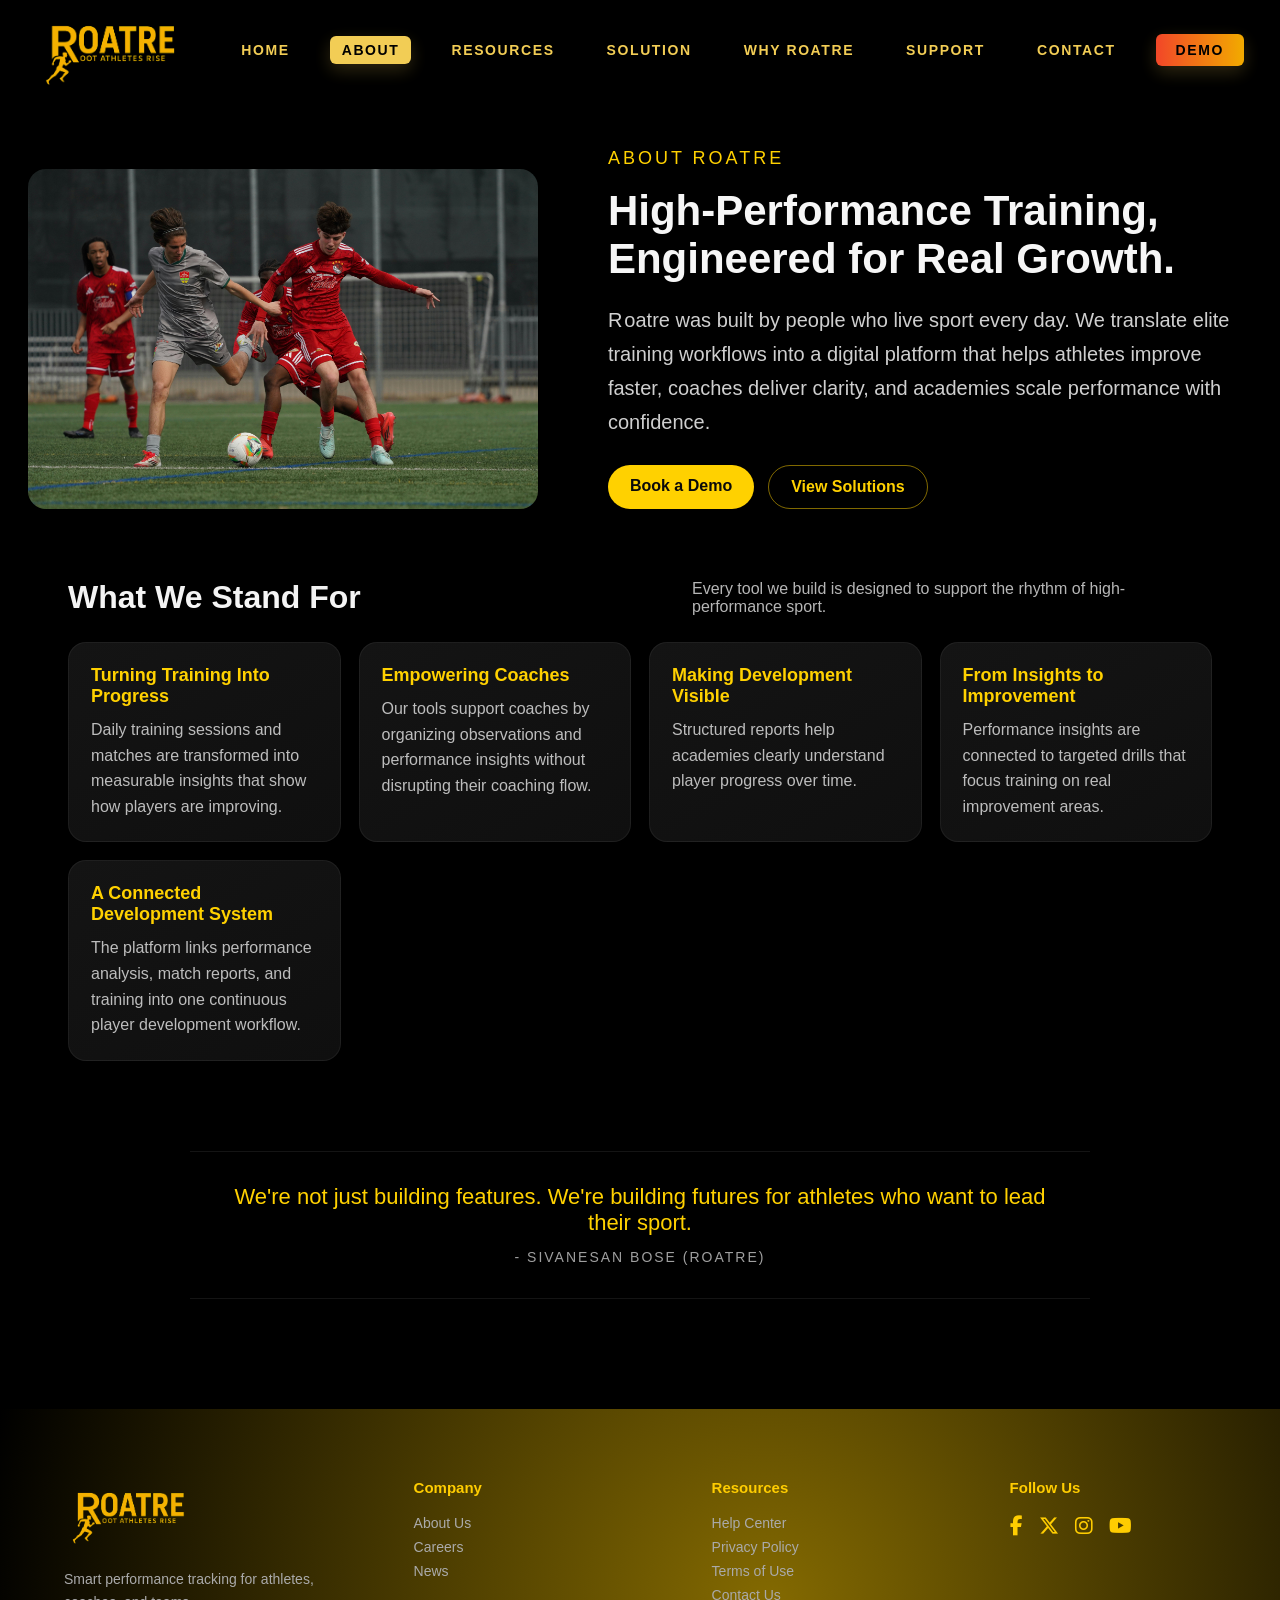
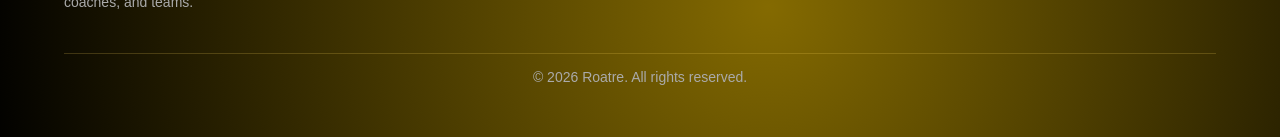
==== commit 265a9830: "simplify code for entire pages" ====
--- a/about.html
+++ b/about.html
@@ -8,48 +8,23 @@
 		<link rel="stylesheet" href="https://cdnjs.cloudflare.com/ajax/libs/font-awesome/6.5.0/css/all.min.css">
 	</head>
 	<body class="about-page">
-		<header class="site-header">
-			<a class="logo" href="./" aria-label="Roatre home">
-				<img src="assets/logo_img.png" alt="ROATRE logo">
-			</a>
-			<nav class="site-nav">
-				<ul class="main-menu">
-					<li><a href="index.html">Home</a></li>
-					<li><a href="about.html"class="active">About</a></li>
-					<li><a href="support.html">Support</a></li>
-					<li><a href="demo.html">Demo</a></li>
-					<li><a href="solution.html">Solution</a></li>
-					<li><a href="roatre.html">Why Roatre</a></li>
-                    <li class="resources-nav-item">
-						<a href="resources.html">Resources</a>
-						<ul class="resources-submenu">
-							<li><a href="#blog">Blog</a></li>
-							<li><a href="#coach-education">Coach Education</a></li>
-							<li><a href="#performance-insights">Performance Insights</a></li>
-							<li><a href="#faqs">FAQs</a></li>
-							<li><a href="#help-center">Help Center</a></li>
-						</ul>
-					</li>
-					<li><a href="contact.html">Contact</a></li>
-				</ul>
-			</nav>
-		</header>
+		<div id="site-header-placeholder"></div>
 
 		<main>
 			<section class="about-hero">
 				<div class="about-hero-left">
 					<img src="assets/service-athletes.jpg" alt="Athlete in action" class="about-hero-image">
-					<div class="about-hero-badge">
+					<!-- <div class="about-hero-badge">
 						<span>Founded by</span>
 						<strong>Athletes + Coaches</strong>
-					</div>
+					</div> -->
 				</div>
 
 				<div class="about-hero-right">
 					<p class="about-hero-kicker">ABOUT ROATRE</p>
 					<h1 class="about-hero-title">High-Performance Training, Engineered for Real Growth.</h1>
 					<p class="about-hero-copy"><span class="dropcap">R</span>oatre was built by people who live sport every day. We translate elite training workflows into a digital platform that helps athletes improve faster, coaches deliver clarity, and academies scale performance with confidence.</p>
-					<div class="about-hero-metrics">
+					<!-- <div class="about-hero-metrics">
 						<div>
 							<strong>01</strong>
 							<span>Unified athlete + coach workflows</span>
@@ -62,7 +37,7 @@
 							<strong>03</strong>
 							<span>Pro-grade video and analytics</span>
 						</div>
-					</div>
+					</div> -->
 					<div class="about-hero-cta">
 						<a class="about-cta-primary" href="demo.html">Book a Demo</a>
 						<a class="about-cta-secondary" href="solution.html">View Solutions</a>
@@ -77,20 +52,25 @@
 				</div>
 				<div class="about-values-grid">
 					<div class="about-value-card">
-						<h3>Clarity on Every Session</h3>
-						<p>Instant feedback loops help athletes know exactly what to fix and how to progress.</p>
+						<h3>Turning Training Into Progress</h3>
+						<p>Daily training sessions and matches are transformed into measurable insights that show how players are improving.</p>
 					</div>
 					<div class="about-value-card">
-						<h3>Smarter Coaching Time</h3>
-						<p>Automated tagging, performance snapshots, and drill libraries remove guesswork.</p>
+						<h3>Empowering Coaches</h3>
+						<p>Our tools support coaches by organizing observations and performance insights without disrupting their coaching flow.
+						</p>
 					</div>
 					<div class="about-value-card">
-						<h3>Academy Command Center</h3>
-						<p>Attendance, payments, roster management, and reports in a single platform.</p>
+						<h3>Making Development Visible</h3>
+						<p>Structured reports help academies clearly understand player progress over time.</p>
 					</div>
 					<div class="about-value-card">
-						<h3>Progress That Scales</h3>
-						<p>Whether 20 athletes or 2,000, Roatre keeps development consistent.</p>
+						<h3>From Insights to Improvement</h3>
+						<p>Performance insights are connected to targeted drills that focus training on real improvement areas.</p>
+					</div>
+					<div class="about-value-card">
+						<h3>A Connected Development System</h3>
+						<p>The platform links performance analysis, match reports, and training into one continuous player development workflow.</p>
 					</div>
 				</div>
 			</section>
@@ -101,44 +81,7 @@
 			</section>
 		</main>
 
-	<footer class="site-footer">
-			<div class="footer-shell">
-				<div class="footer-grid">
-					<div class="footer-brand">
-						<a class="footer-logo" href="./" aria-label="Roatre home">
-							<img src="assets/logo_img.png" alt="Roatre logo">
-						</a>
-						<p>Smart performance tracking for athletes, coaches, and teams.</p>
-					</div>
-
-					<div class="footer-col">
-						<h4>Company</h4>
-						<a href="about.html">About Us</a>
-						<a href="#">Careers</a>
-						<a href="#">News</a>
-					</div>
-
-					<div class="footer-col">
-						<h4>Resources</h4>
-						<a href="support.html">Help Center</a>
-						<a href="#">Privacy Policy</a>
-						<a href="#">Terms of Use</a>
-						<a href="contact.html">Contact Us</a>
-					</div>
-
-					<div class="footer-col footer-social">
-						<h4>Follow Us</h4>
-						<div class="social-icons">
-							<a href="#" aria-label="Facebook"><i class="fab fa-facebook-f"></i></a>
-							<a href="#" aria-label="Twitter"><i class="fab fa-x-twitter"></i></a>
-							<a href="#" aria-label="Instagram"><i class="fab fa-instagram"></i></a>
-							<a href="#" aria-label="YouTube"><i class="fab fa-youtube"></i></a>
-						</div>
-					</div>
-				</div>
-				<p class="footer-copy">© 2026 Roatre. All rights reserved.</p>
-			</div>
-		</footer>
+		<div id="site-footer-placeholder"></div>
 
 		<script src="script.js"></script>
 	</body>
--- a/style.css
+++ b/style.css
@@ -1,6 +1,32 @@
 /* Basic layout */
 *{box-sizing:border-box}
-body{margin:0;font-family:system-ui,-apple-system,Segoe UI,Roboto,'Helvetica Neue',Arial;color:#ffd85a;background:#000}
+*{scrollbar-width:thin;scrollbar-color:#ffd85a #111}
+*::-webkit-scrollbar{width:8px;height:8px}
+*::-webkit-scrollbar-track{background:#111}
+*::-webkit-scrollbar-thumb{background:#ffd85a;border-radius:4px}
+*::-webkit-scrollbar-thumb:hover{background:#ffcc00}
+/* Force gold scrollbar on modal overlays */
+#coachModal,#ownerModal,#athleteModal{
+	scrollbar-width:thin;
+	scrollbar-color:#ffd85a #111;
+}
+#coachModal::-webkit-scrollbar,
+#ownerModal::-webkit-scrollbar,
+#athleteModal::-webkit-scrollbar{width:8px}
+#coachModal::-webkit-scrollbar-track,
+#ownerModal::-webkit-scrollbar-track,
+#athleteModal::-webkit-scrollbar-track{background:#111}
+#coachModal::-webkit-scrollbar-thumb,
+#ownerModal::-webkit-scrollbar-thumb,
+#athleteModal::-webkit-scrollbar-thumb{background:#ffd85a;border-radius:4px}
+#coachModal::-webkit-scrollbar-thumb:hover,
+#ownerModal::-webkit-scrollbar-thumb:hover,
+#athleteModal::-webkit-scrollbar-thumb:hover{background:#ffcc00}
+body{margin:0;font-family:system-ui,-apple-system,Segoe UI,Roboto,'Helvetica Neue',Arial;color:#ffd85a;background:#000;scrollbar-width:thin;scrollbar-color:#ffd85a #111}
+body::-webkit-scrollbar{width:8px}
+body::-webkit-scrollbar-track{background:#111}
+body::-webkit-scrollbar-thumb{background:#ffd85a;border-radius:4px}
+body::-webkit-scrollbar-thumb:hover{background:#ffcc00}
 .site-header{
 	align-items:center;
 	display:flex;
@@ -212,7 +238,7 @@
 	background:rgba(0,0,0,0.5);
 	z-index:1;
 }
-.hero-content{display:flex;flex-direction:column;align-items:center;gap:24px}
+.hero-content{display:flex;flex-direction:column;align-items:center;gap:24px;position:relative;z-index:2}
 .hero h1{font-size:clamp(32px,8vw,64px);font-weight:700;letter-spacing:2px;margin:0;text-transform:uppercase;color:#ffd85a}
 .scroll-cta{display:flex;flex-direction:column;align-items:center;gap:8px;background:transparent;border:2px solid rgba(255,180,0,0.5);color:#ffd85a;padding:12px 18px;border-radius:50px;cursor:pointer;transition:all .3s ease;margin-top:24px}
 .scroll-cta:hover{background:rgba(255,180,0,0.04);border-color:#ffd85a}
@@ -221,7 +247,7 @@
 
 /* Site background video styling */
 .site-bg-video{position:fixed;inset:0;width:100%;height:100%;object-fit:cover;z-index:-1;opacity:0.65;pointer-events:none;filter:none;will-change:transform,opacity;backface-visibility:hidden}
-@media (max-width:720px){.site-bg-video{display:none}}
+.site-bg-video{position:fixed;inset:0;width:100%;height:100%;object-fit:cover;z-index:-1;opacity:0.65;pointer-events:none;will-change:transform,opacity;backface-visibility:hidden}
 
 /* Modal overlay */
 .modal-overlay{position:fixed;inset:0;background:rgba(0,0,0,0.6);backdrop-filter:blur(6px);display:flex;align-items:center;justify-content:center;opacity:0;pointer-events:none;transition:opacity .25s ease}
@@ -338,7 +364,7 @@
 /* Footer */
 .site-footer{
 	background:#000;
-	padding:0;
+	padding:10px;
 	position:relative;
 	overflow:hidden;
 }
@@ -1664,7 +1690,22 @@
     height: 100%;
     background-color: rgba(0,0,0,0.9);
     overflow-y: auto;
-}
+    scrollbar-width: thin;
+    scrollbar-color: #ffd85a #111;
+}
+#resourceModal{
+    align-items: flex-start;
+    justify-content: center;
+    padding: 40px 0;
+}
+.modal::-webkit-scrollbar{width:8px}
+.modal::-webkit-scrollbar-track{background:#111}
+.modal::-webkit-scrollbar-thumb{background:#ffd85a;border-radius:4px}
+.modal::-webkit-scrollbar-thumb:hover{background:#ffcc00}
+#athleteModal::-webkit-scrollbar,#coachModal::-webkit-scrollbar,#ownerModal::-webkit-scrollbar{width:8px}
+#athleteModal::-webkit-scrollbar-track,#coachModal::-webkit-scrollbar-track,#ownerModal::-webkit-scrollbar-track{background:#111}
+#athleteModal::-webkit-scrollbar-thumb,#coachModal::-webkit-scrollbar-thumb,#ownerModal::-webkit-scrollbar-thumb{background:#ffd85a;border-radius:4px}
+#athleteModal::-webkit-scrollbar-thumb:hover,#coachModal::-webkit-scrollbar-thumb:hover,#ownerModal::-webkit-scrollbar-thumb:hover{background:#ffcc00}
 
 .modal-dialog {
     position: relative;
@@ -2181,7 +2222,13 @@
     max-height: 90vh;
     overflow-y: auto;
     display: block; /* Override grid from generic modal */
-}
+    margin: auto;
+    scrollbar-width: thin;
+    scrollbar-color: #ffd85a #111;
+}
+.resource-modal-content::-webkit-scrollbar{width:8px}
+.resource-modal-content::-webkit-scrollbar-track{background:#111}
+.resource-modal-content::-webkit-scrollbar-thumb{background:#ffd85a;border-radius:4px}
 
 .close-resource {
     position: absolute;
@@ -3735,6 +3782,7 @@
 
 /* Coach Education Modal - Horizontal Layout */
 .modal-content.coach-modal-content {
+	display: block;
 	background-color: #0a0a0a;
 	margin: 5% auto;
 	padding: 0;
@@ -4264,8 +4312,12 @@
 }
 
 /* Contact page responsive */
+@media (max-width:900px){
+    .contact-page-wrapper{padding-top:110px}
+}
 @media (max-width:480px){
-    .contact-page-wrapper{padding-top:90px;padding-bottom:40px}
+    .contact-page-wrapper{padding-top:100px;padding-bottom:40px}
+    .contact-hero{margin-bottom:36px}
     .contact-hero h1{font-size:2rem}
     .contact-info-card,.contact-form-professional{padding:24px 16px}
     .contact-container{width:95%}
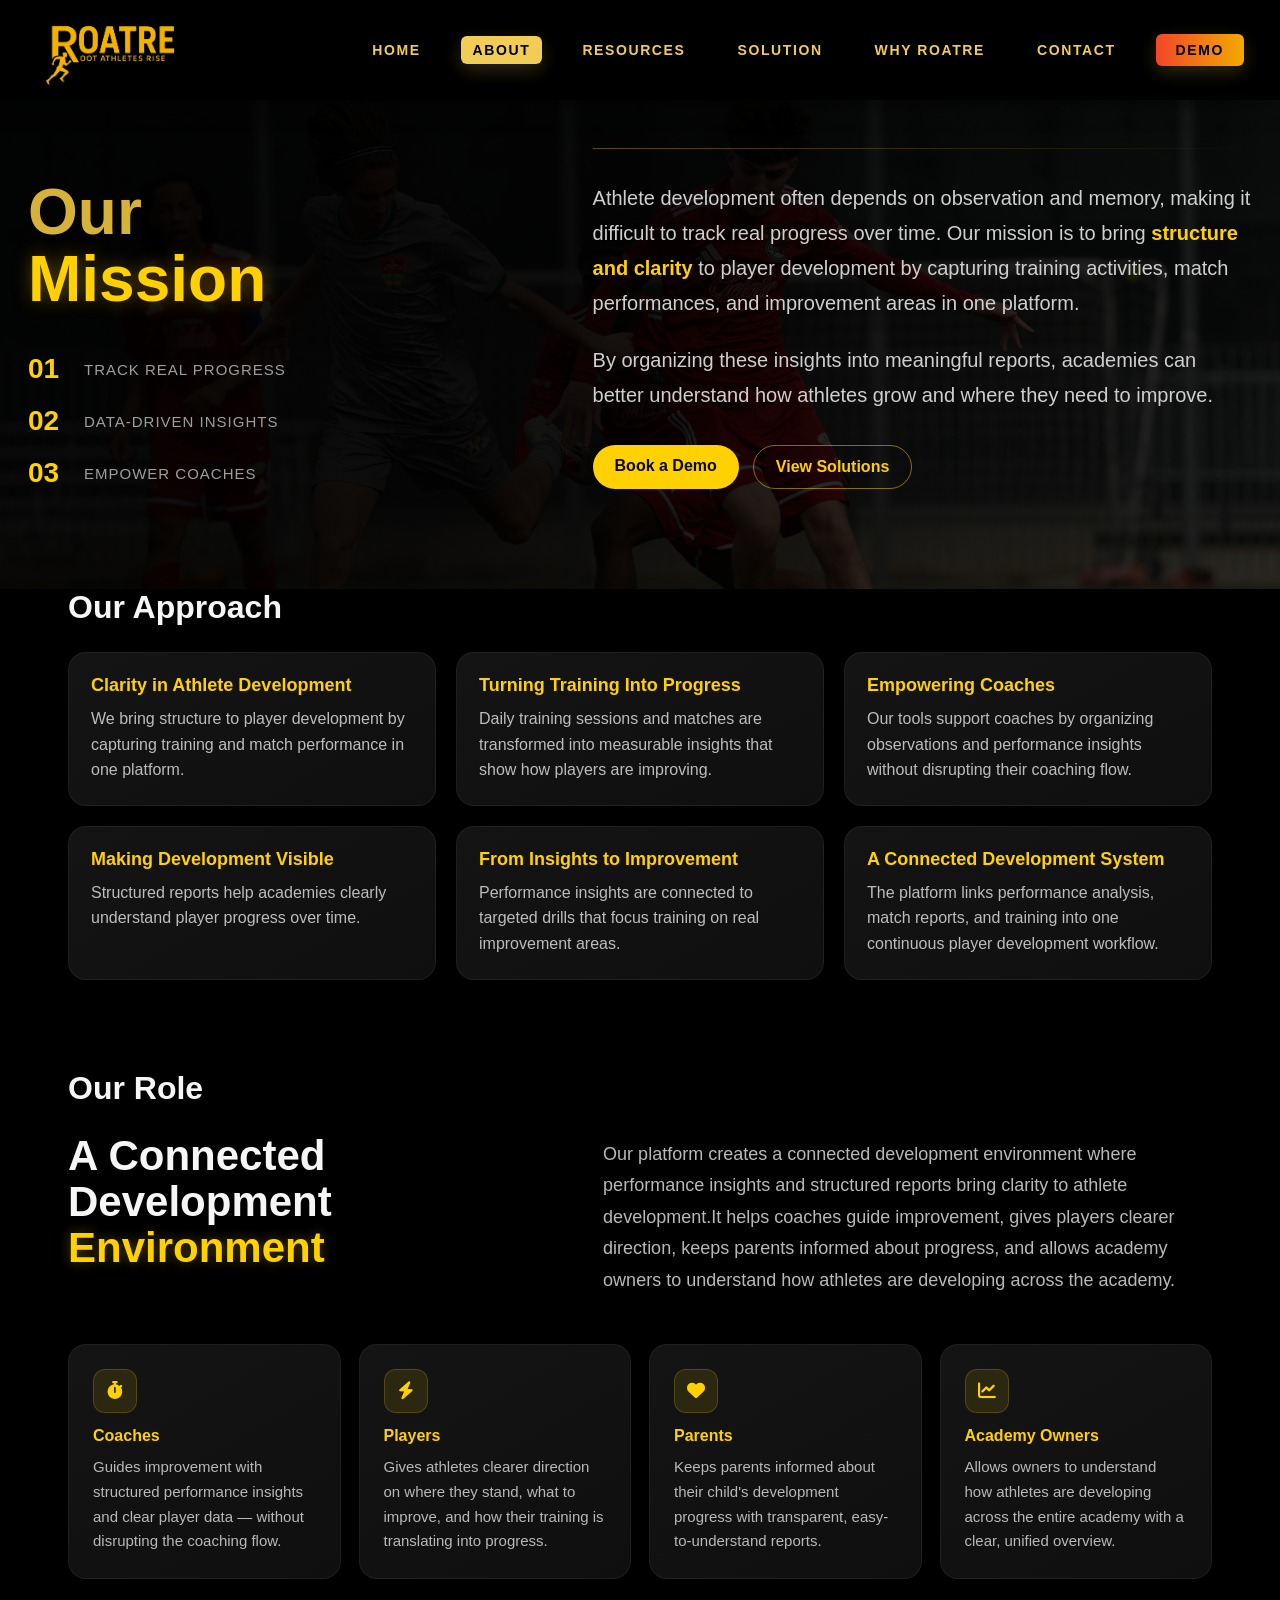
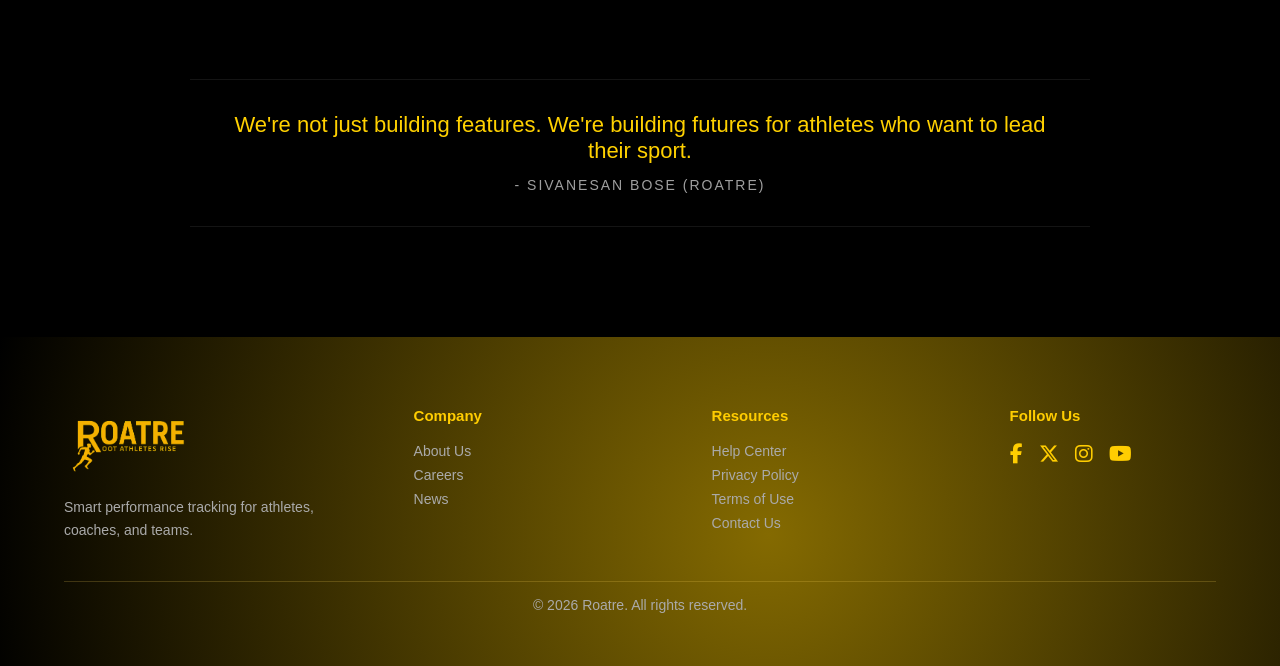
==== commit 20cb7291: "solution and about design completed" ====
--- a/about.html
+++ b/about.html
@@ -11,46 +11,52 @@
 		<div id="site-header-placeholder"></div>
 
 		<main>
-			<section class="about-hero">
-				<div class="about-hero-left">
-					<img src="assets/service-athletes.jpg" alt="Athlete in action" class="about-hero-image">
-					<!-- <div class="about-hero-badge">
-						<span>Founded by</span>
-						<strong>Athletes + Coaches</strong>
-					</div> -->
+			<section class="mission-section">
+				<div class="mission-bg">
+					<img src="assets/service-athletes.jpg" alt="Athlete" class="mission-bg-img">
+					<div class="mission-bg-overlay"></div>
 				</div>
-
-				<div class="about-hero-right">
-					<p class="about-hero-kicker">ABOUT ROATRE</p>
-					<h1 class="about-hero-title">High-Performance Training, Engineered for Real Growth.</h1>
-					<p class="about-hero-copy"><span class="dropcap">R</span>oatre was built by people who live sport every day. We translate elite training workflows into a digital platform that helps athletes improve faster, coaches deliver clarity, and academies scale performance with confidence.</p>
-					<!-- <div class="about-hero-metrics">
-						<div>
-							<strong>01</strong>
-							<span>Unified athlete + coach workflows</span>
+				<div class="mission-content">
+					<div class="mission-left">
+						<!-- <span class="mission-kicker">About Roatre</span> -->
+						<h1 class="mission-title">Our<br><em>Mission</em></h1>
+						<div class="mission-stats">
+							<div class="mission-stat">
+								<strong>01</strong>
+								<span>Track Real Progress</span>
+							</div>
+							<div class="mission-stat">
+								<strong>02</strong>
+								<span>Data-Driven Insights</span>
+							</div>
+							<div class="mission-stat">
+								<strong>03</strong>
+								<span>Empower Coaches</span>
+							</div>
 						</div>
-						<div>
-							<strong>02</strong>
-							<span>Performance data you can act on</span>
+					</div>
+					<div class="mission-right">
+						<div class="mission-divider"></div>
+						<p class="mission-body">Athlete development often depends on observation and memory, making it difficult to track real progress over time. Our mission is to bring <strong>structure and clarity</strong> to player development by capturing training activities, match performances, and improvement areas in one platform.</p>
+						<p class="mission-body">By organizing these insights into meaningful reports, academies can better understand how athletes grow and where they need to improve.</p>
+						<div class="mission-cta">
+							<a class="about-cta-primary" href="demo.html">Book a Demo</a>
+							<a class="about-cta-secondary" href="solution.html">View Solutions</a>
 						</div>
-						<div>
-							<strong>03</strong>
-							<span>Pro-grade video and analytics</span>
-						</div>
-					</div> -->
-					<div class="about-hero-cta">
-						<a class="about-cta-primary" href="demo.html">Book a Demo</a>
-						<a class="about-cta-secondary" href="solution.html">View Solutions</a>
 					</div>
 				</div>
 			</section>
-
 			<section class="about-values">
 				<div class="about-values-header">
-					<h2>What We Stand For</h2>
-					<p>Every tool we build is designed to support the rhythm of high-performance sport.</p>
+					<h2>Our Approach</h2>
+					<!-- <p>Every tool we build is designed to support the rhythm of high-performance sport.</p> -->
 				</div>
 				<div class="about-values-grid">
+					<div class="about-value-card">
+						<h3>Clarity in Athlete Development</h3>
+						<p>We bring structure to player development by capturing training and match performance in one platform.</p>
+					</div>
+					
 					<div class="about-value-card">
 						<h3>Turning Training Into Progress</h3>
 						<p>Daily training sessions and matches are transformed into measurable insights that show how players are improving.</p>
@@ -74,7 +80,40 @@
 					</div>
 				</div>
 			</section>
-
+			<section class="role-section">
+				<div class="about-values-header">
+					<h2>Our Role</h2>
+					<!-- <p>Every tool we build is designed to support the rhythm of high-performance sport.</p> -->
+				</div>
+				<div class="role-top">
+					<div class="role-header">
+						<h2 class="role-title">A Connected<br>Development<br><em>Environment</em></h2>
+					</div>
+					<p class="role-lead">Our platform creates a connected development environment where performance insights and structured reports bring clarity to athlete development.It helps coaches guide improvement, gives players clearer direction, keeps parents informed about progress, and allows academy owners to understand how athletes are developing across the academy.</p>
+				</div>
+				<div class="role-cards">
+					<div class="role-card">
+						<div class="role-card-icon"><i class="fa-solid fa-stopwatch"></i></div>
+						<div class="role-card-label">Coaches</div>
+						<p>Guides improvement with structured performance insights and clear player data — without disrupting the coaching flow.</p>
+					</div>
+					<div class="role-card">
+						<div class="role-card-icon"><i class="fa-solid fa-bolt"></i></div>
+						<div class="role-card-label">Players</div>
+						<p>Gives athletes clearer direction on where they stand, what to improve, and how their training is translating into progress.</p>
+					</div>
+					<div class="role-card">
+						<div class="role-card-icon"><i class="fa-solid fa-heart"></i></div>
+						<div class="role-card-label">Parents</div>
+						<p>Keeps parents informed about their child's development progress with transparent, easy-to-understand reports.</p>
+					</div>
+					<div class="role-card">
+						<div class="role-card-icon"><i class="fa-solid fa-chart-line"></i></div>
+						<div class="role-card-label">Academy Owners</div>
+						<p>Allows owners to understand how athletes are developing across the entire academy with a clear, unified overview.</p>
+					</div>
+				</div>
+			</section>
 			<section class="about-quote">
 				<p>We're not just building features. We're building futures for athletes who want to lead their sport.</p>
 				<span>- SIVANESAN BOSE (ROATRE)</span>
--- a/style.css
+++ b/style.css
@@ -1,4 +1,4 @@
-/* Basic layout */
+﻿/* Basic layout */
 *{box-sizing:border-box}
 *{scrollbar-width:thin;scrollbar-color:#ffd85a #111}
 *::-webkit-scrollbar{width:8px;height:8px}
@@ -932,6 +932,175 @@
 	cursor:pointer;
 }
 
+
+/* Mission Section */
+.mission-section{
+	position:relative;
+	overflow:hidden;
+}
+.mission-bg{
+	position:absolute;
+	inset:0;
+	z-index:0;
+}
+.mission-bg-img{
+	width:100%;
+	height:100%;
+	object-fit:cover;
+	object-position:center top;
+	display:block;
+}
+.mission-bg-overlay{
+	position:absolute;
+	inset:0;
+	background:linear-gradient(120deg,rgba(0,0,0,0.92) 45%,rgba(0,0,0,0.7) 100%);
+}
+.mission-content{
+	position:relative;
+	z-index:1;
+	max-width:1400px;
+	margin:0 auto;
+	padding:140px 28px 100px;
+	display:grid;
+	grid-template-columns:minmax(280px,0.9fr) minmax(420px,1.2fr);
+	gap:70px;
+	align-items:start;
+}
+.mission-left{
+	position:sticky;
+	top:200px;
+	align-self:start;
+}
+.mission-title{
+	margin:0 0 40px;
+	font-size:64px;
+	line-height:1.05;
+	font-weight:800;
+	color:#d7b23a;
+}
+.mission-title em{
+	font-style:normal;
+	color:#ffd100;
+	text-shadow:0 0 18px rgba(255,209,0,0.35);
+}
+.mission-stats{
+	display:flex;
+	flex-direction:column;
+	gap:20px;
+}
+.mission-stat{
+	display:flex;
+	align-items:center;
+	gap:16px;
+}
+.mission-stat strong{
+	font-size:28px;
+	font-weight:800;
+	color:#ffd100;
+	min-width:40px;
+}
+.mission-stat span{
+	font-size:15px;
+	color:#9e9e9e;
+	letter-spacing:1px;
+	text-transform:uppercase;
+}
+.mission-right{
+	padding-top:8px;
+}
+.mission-divider{
+	height:1px;
+	background:linear-gradient(90deg,rgba(255,209,0,0.35),rgba(255,209,0,0));
+	margin:0 0 32px;
+}
+.mission-body{
+	margin:0 0 22px;
+	font-size:20px;
+	line-height:1.75;
+	color:#cfcfcf;
+}
+.mission-body strong{
+	color:#ffd100;
+}
+.mission-cta{
+	display:flex;
+	gap:14px;
+	flex-wrap:wrap;
+	margin-top:32px;
+}
+
+/* Role Section */
+.role-section{
+	max-width:1200px;
+	margin:0 auto;
+	padding:0 28px 100px;
+}
+.role-top{
+	display:grid;
+	grid-template-columns:minmax(240px,0.8fr) 1fr;
+	gap:48px;
+	align-items:start;
+	margin-bottom:48px;
+}
+.role-title{
+	margin:0;
+	font-size:42px;
+	font-weight:800;
+	line-height:1.1;
+	color:#f6f6f6;
+}
+.role-title em{
+	font-style:normal;
+	color:#ffd100;
+	text-shadow:0 0 12px rgba(255,209,0,0.3);
+}
+.role-lead{
+	margin:0;
+	font-size:18px;
+	line-height:1.75;
+	color:#b9b9b9;
+	padding-top:6px;
+}
+.role-cards{
+	display:grid;
+	grid-template-columns:repeat(auto-fit,minmax(220px,1fr));
+	gap:18px;
+}
+.role-card{
+	background:linear-gradient(150deg,#141414,#0f0f0f);
+	border:1px solid rgba(255,255,255,0.06);
+	border-radius:18px;
+	padding:24px;
+	transition:border-color 0.25s;
+}
+.role-card:hover{
+	border-color:rgba(255,209,0,0.25);
+}
+.role-card-icon{
+	width:44px;
+	height:44px;
+	border-radius:12px;
+	background:rgba(255,209,0,0.1);
+	border:1px solid rgba(255,209,0,0.2);
+	display:grid;
+	place-items:center;
+	color:#ffd100;
+	font-size:18px;
+	margin-bottom:14px;
+}
+.role-card-label{
+	font-size:16px;
+	font-weight:700;
+	color:#ffd100;
+	margin-bottom:10px;
+}
+.role-card p{
+	margin:0;
+	font-size:15px;
+	line-height:1.65;
+	color:#b9b9b9;
+}
+
 /* About Page Story */
 .about-story{
 	max-width:1400px;
@@ -1114,8 +1283,8 @@
 }
 .about-values-grid{
 	display:grid;
-	grid-template-columns:repeat(auto-fit,minmax(240px,1fr));
-	gap:18px;
+	grid-template-columns: repeat(3, 1fr); /* 3 columns */
+    gap: 20px; /* space between cards */
 }
 .about-value-card{
 	background:linear-gradient(150deg,#141414,#0f0f0f);
@@ -1153,41 +1322,88 @@
 	text-transform:uppercase;
 }
 
-.solution-showcase-inline{
+.perf-features{
+	display:flex;
+	flex-direction:column;
+	gap:24px;
 	margin-top:36px;
 }
-.solution-showcase-card{
+.perf-feature-card{
+	display:flex;
+	gap:20px;
+	align-items:flex-start;
 	background:linear-gradient(135deg,#121212,#1b1b1b);
+	border:1px solid rgba(255,209,0,0.15);
+	padding:26px;
+	border-radius:16px;
+	box-shadow:0 20px 40px rgba(0,0,0,0.35);
+	transition:border-color 0.25s;
+}
+.perf-feature-card:hover{
+	border-color:rgba(255,209,0,0.35);
+}
+.perf-feature-icon{
+	flex-shrink:0;
+	width:48px;
+	height:48px;
+	border-radius:12px;
+	background:rgba(255,209,0,0.1);
 	border:1px solid rgba(255,209,0,0.2);
-	padding:24px 26px;
-	border-radius:16px;
-	box-shadow:0 20px 40px rgba(0,0,0,0.4);
-}
-.solution-showcase-card h3{
-	margin:0 0 12px;
-	font-size:24px;
+	display:grid;
+	place-items:center;
 	color:#ffd100;
-}
-.solution-showcase-card p{
-	margin:0 0 18px;
-	font-size:18px;
-	color:#c6c6c6;
-}
-.solution-showcase-btn{
-	border:none;
-	background:#ffd100;
-	color:#0a0a0a;
+	font-size:20px;
+}
+.perf-feature-body h3{
+	margin:0 0 10px;
+	font-size:20px;
+	color:#f6f6f6;
 	font-weight:700;
-	padding:12px 20px;
-	border-radius:999px;
-	cursor:pointer;
-	transition:transform 0.2s ease, box-shadow 0.2s ease;
-}
-.solution-showcase-btn:hover{
-	transform:translateY(-2px);
-	box-shadow:0 10px 18px rgba(255,209,0,0.25);
-}
-
+}
+.perf-feature-body p{
+	margin:0;
+	font-size:16px;
+	line-height:1.7;
+	color:#b9b9b9;
+}
+.perf-stats-section{
+	padding:0 28px 100px;
+}
+.perf-stats-shell{
+	max-width:1200px;
+	margin:0 auto;
+	display:flex;
+	align-items:center;
+	justify-content:center;
+	background:linear-gradient(135deg,#111,#1a1a1a);
+	border:1px solid rgba(255,209,0,0.15);
+	border-radius:20px;
+	padding:40px 48px;
+	box-shadow:0 20px 50px rgba(0,0,0,0.4);
+}
+.perf-stat{
+	flex:1;
+	text-align:center;
+}
+.perf-stat strong{
+	display:block;
+	font-size:28px;
+	font-weight:800;
+	color:#ffd100;
+	margin-bottom:6px;
+}
+.perf-stat span{
+	font-size:14px;
+	color:#9e9e9e;
+	letter-spacing:1px;
+	text-transform:uppercase;
+}
+.perf-stat-divider{
+	width:1px;
+	height:48px;
+	background:rgba(255,209,0,0.2);
+	margin:0 32px;
+}
 .solution-showcase{
 	padding:0 28px 120px;
 }
@@ -1630,6 +1846,26 @@
 	.about-hero-copy{
 		font-size:17px;
 	}
+	.mission-content{
+		grid-template-columns:1fr;
+		padding:100px 16px 60px;
+		gap:36px;
+	}
+	.mission-left{
+		position:relative;
+		top:0;
+	}
+	.mission-title{
+		font-size:40px;
+	}
+	.role-top{
+		grid-template-columns:1fr;
+		gap:24px;
+	}
+	.role-section{
+		padding:0 16px 60px;
+	}
+
 	.about-values{
 		padding:0 16px 70px;
 	}
@@ -1658,23 +1894,22 @@
 		margin-top:28px;
 		text-align:left;
 	}
-	.solution-showcase{
-		padding:0 16px 80px;
-	}
-	.solution-showcase-shell{
-		grid-template-columns:1fr;
-	}
-	.solution-showcase-preview{
-		order:-1;
-	}
-	.sports-template-highlight{
-		grid-template-columns:1fr;
-	}
-	.solution-modal-dialog{
-		margin:30px auto;
-	}
-	.solution-modal-body{
-		padding:24px;
+	.perf-stats-shell{
+		flex-wrap:wrap;
+		gap:24px;
+		padding:28px 24px;
+	}
+	.perf-stat-divider{
+		display:none;
+	}
+	.perf-stat{
+		flex:1 1 40%;
+	}
+	.perf-feature-card{
+		flex-direction:column;
+	}
+	.perf-stats-section{
+		padding:0 16px 60px;
 	}
 }
 
@@ -2301,7 +2536,7 @@
 }
 
 .resource-section-description li::before {
-    content: '•';
+    content: 'â€¢';
     color: #ffd85a;
     display: inline-block;
     width: 1em;
@@ -4098,7 +4333,7 @@
 }
 
 .value-list li:before {
-    content: "✓";
+    content: "âœ“";
     position: absolute;
     left: 0;
     color: #ffd85a;
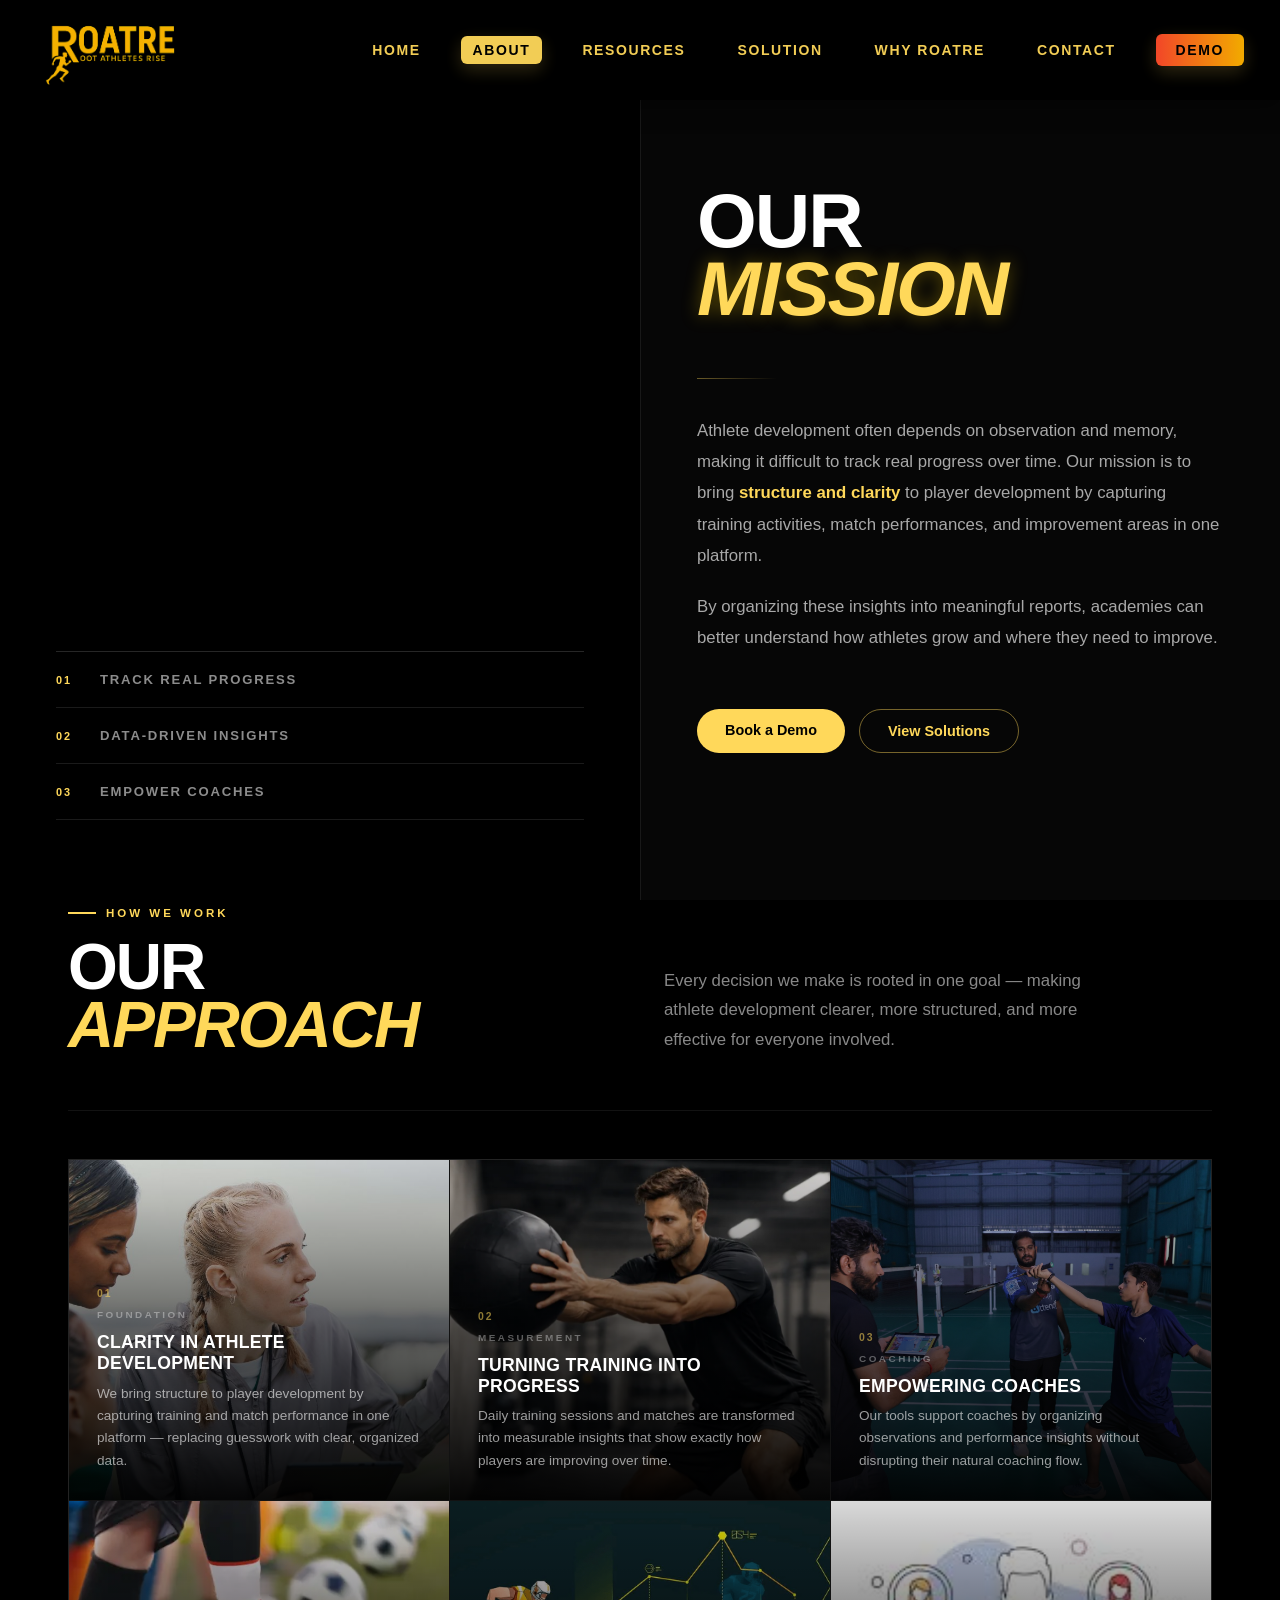
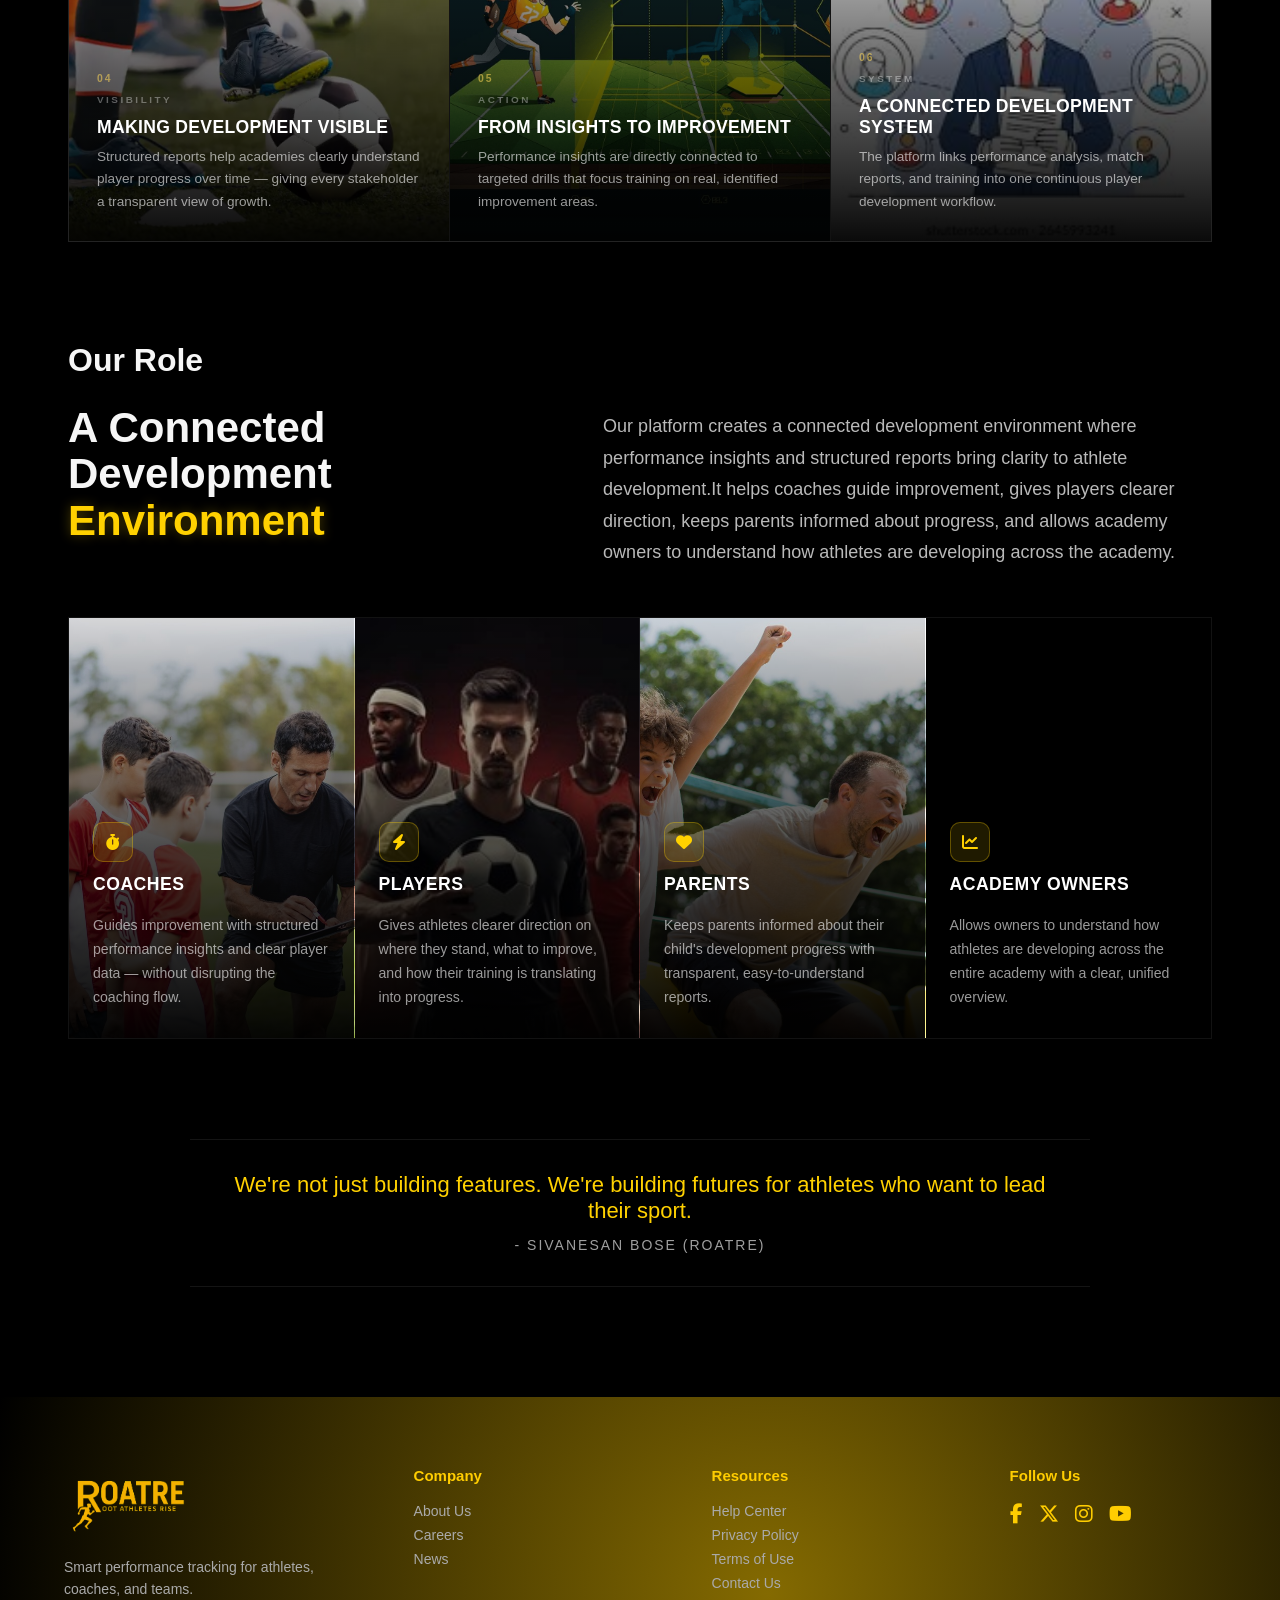
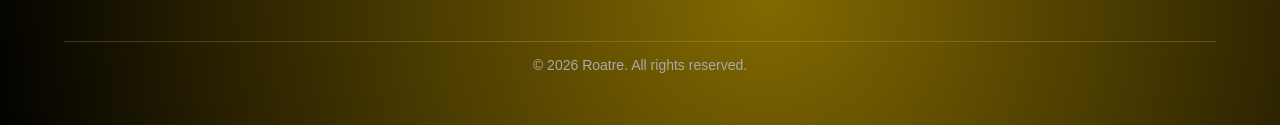
==== commit 37db1263: "about design finished" ====
--- a/about.html
+++ b/about.html
@@ -13,13 +13,14 @@
 		<main>
 			<section class="mission-section">
 				<div class="mission-bg">
-					<img src="assets/service-athletes.jpg" alt="Athlete" class="mission-bg-img">
+					<img src="assets/bakground.png" alt="Athlete" class="mission-bg-img">
 					<div class="mission-bg-overlay"></div>
 				</div>
 				<div class="mission-content">
 					<div class="mission-left">
 						<!-- <span class="mission-kicker">About Roatre</span> -->
-						<h1 class="mission-title">Our<br><em>Mission</em></h1>
+						<!-- <h4 class="mission-title"><br><em></em></h4>
+						<h1 class="mission-title"><br><em>Roatre</em></h1> -->
 						<div class="mission-stats">
 							<div class="mission-stat">
 								<strong>01</strong>
@@ -36,6 +37,7 @@
 						</div>
 					</div>
 					<div class="mission-right">
+						<h1 class="mission-title">Our<br><em>Mission</em></h1>
 						<div class="mission-divider"></div>
 						<p class="mission-body">Athlete development often depends on observation and memory, making it difficult to track real progress over time. Our mission is to bring <strong>structure and clarity</strong> to player development by capturing training activities, match performances, and improvement areas in one platform.</p>
 						<p class="mission-body">By organizing these insights into meaningful reports, academies can better understand how athletes grow and where they need to improve.</p>
@@ -46,37 +48,62 @@
 					</div>
 				</div>
 			</section>
-			<section class="about-values">
-				<div class="about-values-header">
-					<h2>Our Approach</h2>
-					<!-- <p>Every tool we build is designed to support the rhythm of high-performance sport.</p> -->
+			<section class="appr-section">
+				<div class="appr-header">
+					<div class="appr-header-left">
+						<span class="appr-kicker">How We Work</span>
+						<h2 class="appr-title">Our<br><em>Approach</em></h2>
+					</div>
+					<p class="appr-header-desc">Every decision we make is rooted in one goal — making athlete development clearer, more structured, and more effective for everyone involved.</p>
 				</div>
-				<div class="about-values-grid">
-					<div class="about-value-card">
-						<h3>Clarity in Athlete Development</h3>
-						<p>We bring structure to player development by capturing training and match performance in one platform.</p>
+				<div class="appr-grid">
+					<div class="appr-card">
+						<div class="appr-card-inner">
+							<span class="appr-card-num">01</span>
+							<div class="appr-card-tag">Foundation</div>
+							<h3 class="appr-card-title">Clarity in Athlete Development</h3>
+							<p class="appr-card-body">We bring structure to player development by capturing training and match performance in one platform — replacing guesswork with clear, organized data.</p>
+						</div>
 					</div>
-					
-					<div class="about-value-card">
-						<h3>Turning Training Into Progress</h3>
-						<p>Daily training sessions and matches are transformed into measurable insights that show how players are improving.</p>
+					<div class="appr-card">
+						<div class="appr-card-inner">
+							<span class="appr-card-num">02</span>
+							<div class="appr-card-tag">Measurement</div>
+							<h3 class="appr-card-title">Turning Training Into Progress</h3>
+							<p class="appr-card-body">Daily training sessions and matches are transformed into measurable insights that show exactly how players are improving over time.</p>
+						</div>
 					</div>
-					<div class="about-value-card">
-						<h3>Empowering Coaches</h3>
-						<p>Our tools support coaches by organizing observations and performance insights without disrupting their coaching flow.
-						</p>
+					<div class="appr-card">
+						<div class="appr-card-inner">
+							<span class="appr-card-num">03</span>
+							<div class="appr-card-tag">Coaching</div>
+							<h3 class="appr-card-title">Empowering Coaches</h3>
+							<p class="appr-card-body">Our tools support coaches by organizing observations and performance insights without disrupting their natural coaching flow.</p>
+						</div>
 					</div>
-					<div class="about-value-card">
-						<h3>Making Development Visible</h3>
-						<p>Structured reports help academies clearly understand player progress over time.</p>
+					<div class="appr-card">
+						<div class="appr-card-inner">
+							<span class="appr-card-num">04</span>
+							<div class="appr-card-tag">Visibility</div>
+							<h3 class="appr-card-title">Making Development Visible</h3>
+							<p class="appr-card-body">Structured reports help academies clearly understand player progress over time — giving every stakeholder a transparent view of growth.</p>
+						</div>
 					</div>
-					<div class="about-value-card">
-						<h3>From Insights to Improvement</h3>
-						<p>Performance insights are connected to targeted drills that focus training on real improvement areas.</p>
+					<div class="appr-card">
+						<div class="appr-card-inner">
+							<span class="appr-card-num">05</span>
+							<div class="appr-card-tag">Action</div>
+							<h3 class="appr-card-title">From Insights to Improvement</h3>
+							<p class="appr-card-body">Performance insights are directly connected to targeted drills that focus training on real, identified improvement areas.</p>
+						</div>
 					</div>
-					<div class="about-value-card">
-						<h3>A Connected Development System</h3>
-						<p>The platform links performance analysis, match reports, and training into one continuous player development workflow.</p>
+					<div class="appr-card">
+						<div class="appr-card-inner">
+							<span class="appr-card-num">06</span>
+							<div class="appr-card-tag">System</div>
+							<h3 class="appr-card-title">A Connected Development System</h3>
+							<p class="appr-card-body">The platform links performance analysis, match reports, and training into one continuous player development workflow.</p>
+						</div>
 					</div>
 				</div>
 			</section>
@@ -93,24 +120,32 @@
 				</div>
 				<div class="role-cards">
 					<div class="role-card">
-						<div class="role-card-icon"><i class="fa-solid fa-stopwatch"></i></div>
-						<div class="role-card-label">Coaches</div>
-						<p>Guides improvement with structured performance insights and clear player data — without disrupting the coaching flow.</p>
+						<div class="role-card-inner">
+							<div class="role-card-icon"><i class="fa-solid fa-stopwatch"></i></div>
+							<div class="role-card-label">Coaches</div>
+							<p>Guides improvement with structured performance insights and clear player data — without disrupting the coaching flow.</p>
+						</div>
 					</div>
 					<div class="role-card">
-						<div class="role-card-icon"><i class="fa-solid fa-bolt"></i></div>
-						<div class="role-card-label">Players</div>
-						<p>Gives athletes clearer direction on where they stand, what to improve, and how their training is translating into progress.</p>
+						<div class="role-card-inner">
+							<div class="role-card-icon"><i class="fa-solid fa-bolt"></i></div>
+							<div class="role-card-label">Players</div>
+							<p>Gives athletes clearer direction on where they stand, what to improve, and how their training is translating into progress.</p>
+						</div>
 					</div>
 					<div class="role-card">
-						<div class="role-card-icon"><i class="fa-solid fa-heart"></i></div>
-						<div class="role-card-label">Parents</div>
-						<p>Keeps parents informed about their child's development progress with transparent, easy-to-understand reports.</p>
+						<div class="role-card-inner">
+							<div class="role-card-icon"><i class="fa-solid fa-heart"></i></div>
+							<div class="role-card-label">Parents</div>
+							<p>Keeps parents informed about their child's development progress with transparent, easy-to-understand reports.</p>
+						</div>
 					</div>
 					<div class="role-card">
-						<div class="role-card-icon"><i class="fa-solid fa-chart-line"></i></div>
-						<div class="role-card-label">Academy Owners</div>
-						<p>Allows owners to understand how athletes are developing across the entire academy with a clear, unified overview.</p>
+						<div class="role-card-inner">
+							<div class="role-card-icon"><i class="fa-solid fa-chart-line"></i></div>
+							<div class="role-card-label">Academy Owners</div>
+							<p>Allows owners to understand how athletes are developing across the entire academy with a clear, unified overview.</p>
+						</div>
 					</div>
 				</div>
 			</section>
--- a/style.css
+++ b/style.css
@@ -1082,11 +1082,18 @@
 	border-radius:12px;
 	background:rgba(255,209,0,0.1);
 	border:1px solid rgba(255,209,0,0.2);
-	display:grid;
-	place-items:center;
+	display:flex;
+	align-items:center;
+	justify-content:center;
 	color:#ffd100;
 	font-size:18px;
 	margin-bottom:14px;
+	line-height:1;
+}
+.role-card-icon i{
+	color:#ffd100;
+	font-size:18px;
+	display:block;
 }
 .role-card-label{
 	font-size:16px;
@@ -4501,6 +4508,9 @@
 
 /* Responsive Design */
 @media (max-width: 768px) {
+    .about-values-grid {
+        grid-template-columns: 1fr;
+    }
     .why-hero-content h1 {
         font-size: 2.5rem;
     }
@@ -4557,3 +4567,1632 @@
     .contact-info-card,.contact-form-professional{padding:24px 16px}
     .contact-container{width:95%}
 }
+
+
+/* ========================================
+   SOLUTION PAGE
+   ======================================== */
+
+.solution-hero {
+    display: grid;
+    grid-template-columns: 1fr 1.8fr;
+    gap: 0;
+    min-height: 100vh;
+    background: #000;
+}
+
+.solution-hero-left {
+    display: flex;
+    align-items: center;
+    justify-content: center;
+    padding: 80px 40px;
+    background: radial-gradient(circle at 30% 50%, rgba(255,216,90,0.1), transparent 65%),
+                linear-gradient(160deg, #0a0a0a, #050505);
+    border-right: 1px solid rgba(255,216,90,0.12);
+    position: sticky;
+    top: 0;
+    height: 100vh;
+}
+
+.solution-hero-title {
+    font-size: clamp(3rem, 5vw, 5.5rem);
+    font-weight: 900;
+    color: #fff;
+    text-transform: uppercase;
+    line-height: 1;
+    letter-spacing: -1px;
+}
+
+.solution-hero-right {
+    padding: 80px 60px;
+    display: flex;
+    flex-direction: column;
+    justify-content: center;
+    background: #050505;
+}
+
+.solution-hero-kicker {
+    margin: 0 0 10px;
+    color: #ffd85a;
+    font-size: 0.78rem;
+    font-weight: 700;
+    text-transform: uppercase;
+    letter-spacing: 2px;
+}
+
+.solution-hero-copy {
+    margin: 0 0 28px;
+    color: #c8c8c8;
+    font-size: 1.08rem;
+    line-height: 1.7;
+    max-width: 560px;
+}
+
+.solution-hero-divider {
+    width: 48px;
+    height: 3px;
+    background: #ffd85a;
+    margin-bottom: 32px;
+    border-radius: 2px;
+}
+
+.perf-features {
+    display: flex;
+    flex-direction: column;
+    gap: 0;
+}
+
+.perf-feature-card {
+    display: flex;
+    gap: 18px;
+    padding: 22px 0;
+    border-bottom: 1px solid rgba(255,255,255,0.07);
+}
+
+.perf-feature-card:last-child {
+    border-bottom: none;
+}
+
+.perf-feature-icon {
+    flex-shrink: 0;
+    width: 42px;
+    height: 42px;
+    display: flex;
+    align-items: center;
+    justify-content: center;
+    background: rgba(255,216,90,0.1);
+    border: 1px solid rgba(255,216,90,0.22);
+    border-radius: 10px;
+    color: #ffd85a;
+    font-size: 1.1rem;
+    margin-top: 2px;
+}
+
+.perf-feature-body h3 {
+    margin: 0 0 6px;
+    color: #fff;
+    font-size: 1.05rem;
+    font-weight: 700;
+    line-height: 1.25;
+}
+
+.perf-feature-body p {
+    margin: 0;
+    color: #b8b8b8;
+    font-size: 0.95rem;
+    line-height: 1.65;
+}
+
+/* Stats bar */
+.perf-stats-section {
+    background: #0a0a0a;
+    border-top: 1px solid rgba(255,216,90,0.14);
+    border-bottom: 1px solid rgba(255,216,90,0.14);
+    padding: 28px 60px;
+}
+
+.perf-stats-shell {
+    display: flex;
+    align-items: center;
+    justify-content: space-between;
+    max-width: 900px;
+    margin: 0 auto;
+    gap: 20px;
+}
+
+.perf-stat {
+    display: flex;
+    flex-direction: column;
+    align-items: center;
+    gap: 4px;
+    flex: 1;
+}
+
+.perf-stat strong {
+    color: #ffd85a;
+    font-size: 1.15rem;
+    font-weight: 800;
+    text-transform: uppercase;
+    letter-spacing: 0.5px;
+}
+
+.perf-stat span {
+    color: #888;
+    font-size: 0.8rem;
+    text-transform: uppercase;
+    letter-spacing: 0.8px;
+}
+
+.perf-stat-divider {
+    width: 1px;
+    height: 36px;
+    background: rgba(255,216,90,0.2);
+    flex-shrink: 0;
+}
+
+/* Match Reports section — distinct accent */
+.match-reports-hero {
+    background: #000;
+    border-top: 1px solid rgba(255,255,255,0.06);
+}
+
+.match-reports-hero .solution-hero-left {
+    background: radial-gradient(circle at 70% 50%, rgba(255,140,50,0.09), transparent 65%),
+                linear-gradient(160deg, #0b0a08, #050505);
+    border-right-color: rgba(255,160,50,0.14);
+}
+
+.match-reports-hero .solution-hero-title {
+    color: #ffd085;
+}
+
+.match-reports-hero .solution-hero-kicker {
+    color: #ffb347;
+}
+
+.match-reports-hero .solution-hero-divider {
+    background: #ffb347;
+}
+
+.match-reports-hero .perf-feature-icon {
+    background: rgba(255,160,50,0.1);
+    border-color: rgba(255,160,50,0.24);
+    color: #ffb347;
+}
+
+.match-stats-section {
+    border-top-color: rgba(255,160,50,0.16);
+    border-bottom-color: rgba(255,160,50,0.16);
+    background: #080705;
+}
+
+.match-stats-section .perf-stat strong {
+    color: #ffb347;
+}
+
+.match-stats-section .perf-stat-divider {
+    background: rgba(255,160,50,0.22);
+}
+
+@media (max-width: 1100px) {
+    .solution-hero {
+        grid-template-columns: 1fr;
+        min-height: auto;
+    }
+
+    .solution-hero-left {
+        position: relative;
+        height: auto;
+        padding: 60px 40px 40px;
+        border-right: none;
+        border-bottom: 1px solid rgba(255,216,90,0.12);
+    }
+
+    .solution-hero-right {
+        padding: 40px;
+    }
+}
+
+@media (max-width: 680px) {
+    .solution-hero-left { padding: 50px 24px 30px; }
+    .solution-hero-right { padding: 30px 24px; }
+    .perf-stats-section { padding: 22px 24px; }
+    .perf-stats-shell { flex-wrap: wrap; gap: 16px; }
+    .perf-stat-divider { display: none; }
+    .perf-stat { flex: 0 0 calc(50% - 8px); }
+}
+
+			/* â”€â”€ SOLUTION PAGE â”€â”€ */
+			.sol-page { background: #000; color: #fff; font-family: system-ui, -apple-system, Segoe UI, Roboto, 'Helvetica Neue', Arial; }
+
+			/* â”€â”€ HERO â”€â”€ */
+			.sol-hero {
+				position: relative;
+				min-height: 92vh;
+				display: flex;
+				flex-direction: column;
+				justify-content: flex-end;
+				padding: 0 60px 72px;
+				overflow: hidden;
+				background: radial-gradient(ellipse at 60% 0%, rgba(255,216,90,0.13) 0%, transparent 55%),
+				            linear-gradient(180deg, #050505 0%, #000 100%);
+			}
+
+			.sol-hero-bg-text {
+				position: absolute;
+				top: 50%;
+				left: 50%;
+				transform: translate(-50%, -50%);
+				font-size: clamp(8rem, 18vw, 22rem);
+				font-weight: 900;
+				text-transform: uppercase;
+				color: rgba(255,255,255,0.025);
+				white-space: nowrap;
+				pointer-events: none;
+				letter-spacing: -4px;
+				user-select: none;
+			}
+
+			.sol-hero-kicker {
+				display: inline-flex;
+				align-items: center;
+				gap: 10px;
+				color: #ffd85a;
+				font-size: 0.75rem;
+				font-weight: 700;
+				text-transform: uppercase;
+				letter-spacing: 3px;
+				margin-bottom: 24px;
+			}
+
+			.sol-hero-kicker::before {
+				content: '';
+				display: block;
+				width: 32px;
+				height: 2px;
+				background: #ffd85a;
+			}
+
+			.sol-hero-title {
+				font-size: clamp(3.5rem, 8vw, 9rem);
+				font-weight: 900;
+				text-transform: uppercase;
+				line-height: 0.92;
+				letter-spacing: -2px;
+				margin: 0 0 36px;
+				max-width: 900px;
+			}
+
+			.sol-hero-title em {
+				font-style: italic;
+				color: #ffd85a;
+			}
+
+			.sol-hero-bottom {
+				display: flex;
+				align-items: flex-end;
+				justify-content: space-between;
+				gap: 40px;
+			}
+
+			.sol-hero-desc {
+				max-width: 480px;
+				color: #aaa;
+				font-size: 1rem;
+				line-height: 1.75;
+			}
+
+			.sol-hero-scroll {
+				display: flex;
+				align-items: center;
+				gap: 10px;
+				color: rgba(255,255,255,0.35);
+				font-size: 0.75rem;
+				text-transform: uppercase;
+				letter-spacing: 2px;
+				flex-shrink: 0;
+			}
+
+			.sol-hero-scroll-line {
+				width: 1px;
+				height: 60px;
+				background: linear-gradient(180deg, rgba(255,216,90,0.6), transparent);
+			}
+
+			/* â”€â”€ TOPIC LABEL BAR â”€â”€ */
+			.sol-label-bar {
+				display: flex;
+				align-items: center;
+				gap: 0;
+				border-top: 1px solid rgba(255,255,255,0.08);
+				border-bottom: 1px solid rgba(255,255,255,0.08);
+				background: #050505;
+				overflow: hidden;
+			}
+
+			.sol-label-item {
+				flex: 1;
+				display: flex;
+				align-items: center;
+				gap: 14px;
+				padding: 20px 36px;
+				border-right: 1px solid rgba(255,255,255,0.08);
+				cursor: default;
+				transition: background 0.2s;
+			}
+
+			.sol-label-item:last-child { border-right: none; }
+
+			.sol-label-item:hover { background: rgba(255,216,90,0.04); }
+
+			.sol-label-num {
+				font-size: 0.7rem;
+				font-weight: 700;
+				color: #ffd85a;
+				opacity: 0.6;
+				letter-spacing: 1px;
+			}
+
+			.sol-label-text {
+				font-size: 0.82rem;
+				font-weight: 700;
+				text-transform: uppercase;
+				letter-spacing: 1.5px;
+				color: #fff;
+			}
+
+			/* â”€â”€ TOPIC SECTION WRAPPER â”€â”€ */
+			.sol-topic {
+				display: grid;
+				grid-template-columns: 1fr 1fr;
+				min-height: 100vh;
+				border-bottom: 1px solid rgba(255,255,255,0.07);
+			}
+
+			/* LEFT PANEL */
+			.sol-topic-left {
+				position: sticky;
+				top: 0;
+				height: 100vh;
+				display: flex;
+				flex-direction: column;
+				justify-content: space-between;
+				padding: 64px 56px;
+				border-right: 1px solid rgba(255,255,255,0.07);
+				background: #030303;
+				overflow: hidden;
+			}
+
+			.sol-topic-left::before {
+				content: '';
+				position: absolute;
+				inset: 0;
+				background: radial-gradient(circle at 20% 80%, rgba(255,216,90,0.07), transparent 60%);
+				pointer-events: none;
+			}
+
+			.sol-topic-tag {
+				display: inline-flex;
+				align-items: center;
+				gap: 8px;
+				font-size: 0.7rem;
+				font-weight: 700;
+				text-transform: uppercase;
+				letter-spacing: 2.5px;
+				color: #ffd85a;
+				margin-bottom: 28px;
+			}
+
+			.sol-topic-tag-dot {
+				width: 6px;
+				height: 6px;
+				border-radius: 50%;
+				background: #ffd85a;
+			}
+
+			.sol-topic-heading {
+				font-size: clamp(3rem, 4.5vw, 5.5rem);
+				font-weight: 900;
+				text-transform: uppercase;
+				line-height: 0.9;
+				letter-spacing: -1.5px;
+				flex: 1;
+				display: flex;
+				align-items: center;
+			}
+
+			.sol-topic-heading em {
+				font-style: italic;
+				color: #ffd85a;
+				display: block;
+			}
+
+			.sol-topic-bottom {
+				display: flex;
+				flex-direction: column;
+				gap: 20px;
+			}
+
+			.sol-topic-index {
+				font-size: 0.7rem;
+				font-weight: 700;
+				color: rgba(255,255,255,0.2);
+				text-transform: uppercase;
+				letter-spacing: 2px;
+			}
+
+			.sol-topic-pills {
+				display: flex;
+				flex-wrap: wrap;
+				gap: 8px;
+			}
+
+			.sol-topic-pill {
+				padding: 6px 14px;
+				border: 1px solid rgba(255,216,90,0.22);
+				background: rgba(255,216,90,0.06);
+				color: #ffd85a;
+				font-size: 0.72rem;
+				font-weight: 600;
+				text-transform: uppercase;
+				letter-spacing: 1px;
+				border-radius: 999px;
+			}
+
+			/* RIGHT PANEL */
+			.sol-topic-right {
+				padding: 64px 56px;
+				background: #000;
+				display: flex;
+				flex-direction: column;
+				gap: 0;
+			}
+
+			.sol-topic-intro {
+				padding-bottom: 48px;
+				border-bottom: 1px solid rgba(255,255,255,0.07);
+				margin-bottom: 48px;
+			}
+
+			.sol-topic-intro-label {
+				font-size: 0.7rem;
+				font-weight: 700;
+				text-transform: uppercase;
+				letter-spacing: 2px;
+				color: rgba(255,255,255,0.3);
+				margin-bottom: 16px;
+			}
+
+			.sol-topic-intro p {
+				font-size: 1.15rem;
+				line-height: 1.75;
+				color: #c8c8c8;
+				max-width: 520px;
+			}
+
+			/* Feature rows */
+			.sol-feature-row {
+				display: grid;
+				grid-template-columns: 48px 1fr;
+				gap: 20px;
+				padding: 32px 0;
+				border-bottom: 1px solid rgba(255,255,255,0.06);
+				align-items: start;
+			}
+
+			.sol-feature-row:last-child { border-bottom: none; }
+
+			.sol-feature-icon-wrap {
+				width: 48px;
+				height: 48px;
+				display: flex;
+				align-items: center;
+				justify-content: center;
+				border: 1px solid rgba(255,216,90,0.2);
+				background: rgba(255,216,90,0.06);
+				border-radius: 12px;
+				color: #ffd85a;
+				font-size: 1.1rem;
+				flex-shrink: 0;
+				margin-top: 2px;
+			}
+
+			.sol-feature-content h3 {
+				font-size: 1.05rem;
+				font-weight: 700;
+				color: #fff;
+				margin: 0 0 10px;
+				line-height: 1.2;
+				text-transform: uppercase;
+				letter-spacing: 0.3px;
+			}
+
+			.sol-feature-content p {
+				font-size: 0.93rem;
+				color: #999;
+				line-height: 1.7;
+				margin: 0;
+			}
+
+			/* â”€â”€ STATS STRIP â”€â”€ */
+			.sol-stats-strip {
+				display: grid;
+				grid-template-columns: repeat(4, 1fr);
+				border-top: 1px solid rgba(255,255,255,0.07);
+				border-bottom: 1px solid rgba(255,255,255,0.07);
+				background: #050505;
+			}
+
+			.sol-stat-cell {
+				padding: 36px 40px;
+				border-right: 1px solid rgba(255,255,255,0.07);
+				display: flex;
+				flex-direction: column;
+				gap: 6px;
+			}
+
+			.sol-stat-cell:last-child { border-right: none; }
+
+			.sol-stat-value {
+				font-size: 1.6rem;
+				font-weight: 900;
+				color: #ffd85a;
+				text-transform: uppercase;
+				letter-spacing: -0.5px;
+				line-height: 1;
+			}
+
+			.sol-stat-label {
+				font-size: 0.75rem;
+				color: #666;
+				text-transform: uppercase;
+				letter-spacing: 1.2px;
+				font-weight: 600;
+			}
+
+			/* â”€â”€ MATCH REPORTS â€” amber accent â”€â”€ */
+			.sol-topic--match .sol-topic-left::before {
+				background: radial-gradient(circle at 20% 80%, rgba(255,140,40,0.08), transparent 60%);
+			}
+
+			.sol-topic--match .sol-topic-tag,
+			.sol-topic--match .sol-topic-heading em,
+			.sol-topic--match .sol-feature-icon-wrap,
+			.sol-topic--match .sol-topic-pill,
+			.sol-topic--match .sol-stat-value { color: #ffb347; }
+
+			.sol-topic--match .sol-topic-tag-dot,
+			.sol-topic--match .sol-hero-kicker::before { background: #ffb347; }
+
+			.sol-topic--match .sol-topic-pill {
+				border-color: rgba(255,160,50,0.25);
+				background: rgba(255,160,50,0.07);
+			}
+
+			.sol-topic--match .sol-feature-icon-wrap {
+				border-color: rgba(255,160,50,0.22);
+				background: rgba(255,160,50,0.07);
+			}
+
+			.sol-topic--match .sol-stats-strip {
+				background: #040402;
+				border-color: rgba(255,160,50,0.1);
+			}
+
+			.sol-topic--match .sol-stat-cell {
+				border-color: rgba(255,160,50,0.1);
+			}
+
+			/* â”€â”€ DRILLS & IMPROVEMENT â€” green accent â”€â”€ */
+			.sol-topic--drills .sol-topic-left::before {
+				background: radial-gradient(circle at 20% 80%, rgba(80,200,120,0.08), transparent 60%);
+			}
+
+			.sol-topic--drills .sol-topic-tag,
+			.sol-topic--drills .sol-topic-heading em,
+			.sol-topic--drills .sol-feature-icon-wrap,
+			.sol-topic--drills .sol-topic-pill,
+			.sol-topic--drills .sol-stat-value { color: #5ecb8a; }
+
+			.sol-topic--drills .sol-topic-tag-dot { background: #5ecb8a; }
+
+			.sol-topic--drills .sol-topic-pill {
+				border-color: rgba(94,203,138,0.25);
+				background: rgba(94,203,138,0.07);
+			}
+
+			.sol-topic--drills .sol-feature-icon-wrap {
+				border-color: rgba(94,203,138,0.22);
+				background: rgba(94,203,138,0.07);
+			}
+
+			.sol-stats-strip.sol-topic--drills {
+				background: #020504;
+				border-color: rgba(94,203,138,0.1);
+			}
+
+			.sol-stats-strip.sol-topic--drills .sol-stat-cell {
+				border-color: rgba(94,203,138,0.1);
+			}
+
+			/* â”€â”€ RESPONSIVE â”€â”€ */
+			@media (max-width: 1100px) {
+				.sol-hero { padding: 0 36px 56px; }
+				.sol-topic { grid-template-columns: 1fr; min-height: auto; }
+				.sol-topic-left {
+					position: relative;
+					height: auto;
+					min-height: 320px;
+					border-right: none;
+					border-bottom: 1px solid rgba(255,255,255,0.07);
+					padding: 48px 36px;
+				}
+				.sol-topic-heading { font-size: clamp(2.8rem, 7vw, 4.5rem); }
+				.sol-topic-right { padding: 48px 36px; }
+				.sol-label-item { padding: 16px 24px; }
+			}
+
+			@media (max-width: 768px) {
+				.sol-hero { padding: 0 24px 48px; min-height: 80vh; }
+				.sol-hero-bottom { flex-direction: column; align-items: flex-start; gap: 20px; }
+				.sol-hero-scroll { display: none; }
+				.sol-label-bar { flex-direction: column; }
+				.sol-label-item { border-right: none; border-bottom: 1px solid rgba(255,255,255,0.08); }
+				.sol-label-item:last-child { border-bottom: none; }
+				.sol-topic-left, .sol-topic-right { padding: 36px 24px; }
+				.sol-stats-strip { grid-template-columns: repeat(2, 1fr); }
+				.sol-stat-cell:nth-child(2) { border-right: none; }
+				.sol-stat-cell:nth-child(3) { border-right: 1px solid rgba(255,255,255,0.07); }
+				.sol-stat-cell { padding: 24px; }
+			}
+
+			@media (max-width: 480px) {
+				.sol-stats-strip { grid-template-columns: 1fr 1fr; }
+				.sol-feature-row { grid-template-columns: 40px 1fr; gap: 14px; }
+			}
+		
+
+/* ── OUR APPROACH SECTION ── */
+.appr-section {
+	max-width: 1200px;
+	margin: 0 auto;
+	padding: 0 28px 100px;
+}
+
+.appr-header {
+	display: grid;
+	grid-template-columns: 1fr 1fr;
+	gap: 48px;
+	align-items: end;
+	padding-bottom: 64px;
+	border-bottom: 1px solid rgba(255,255,255,0.07);
+	margin-bottom: 0;
+}
+
+.appr-kicker {
+	display: inline-flex;
+	align-items: center;
+	gap: 10px;
+	font-size: 0.72rem;
+	font-weight: 700;
+	text-transform: uppercase;
+	letter-spacing: 3px;
+	color: #ffd85a;
+	margin-bottom: 20px;
+}
+
+.appr-kicker::before {
+	content: '';
+	display: block;
+	width: 28px;
+	height: 2px;
+	background: #ffd85a;
+}
+
+.appr-title {
+	margin: 0;
+	font-size: clamp(3rem, 5vw, 5.5rem);
+	font-weight: 900;
+	text-transform: uppercase;
+	line-height: 0.9;
+	letter-spacing: -2px;
+	color: #fff;
+}
+
+.appr-title em {
+	font-style: italic;
+	color: #ffd85a;
+	display: block;
+}
+
+.appr-header-desc {
+	margin: 0;
+	font-size: 1.1rem;
+	line-height: 1.75;
+	color: #888;
+	max-width: 460px;
+	align-self: end;
+}
+
+/* List */
+.appr-list {
+	display: flex;
+	flex-direction: column;
+}
+
+.appr-item {
+	display: grid;
+	grid-template-columns: 100px 1fr;
+	gap: 0;
+	border-bottom: 1px solid rgba(255,255,255,0.07);
+	transition: background 0.2s;
+}
+
+.appr-item:hover {
+	background: rgba(255,216,90,0.025);
+}
+
+.appr-item--last {
+	border-bottom: none;
+}
+
+.appr-item-left {
+	display: flex;
+	flex-direction: column;
+	align-items: center;
+	padding: 40px 0;
+	gap: 16px;
+	border-right: 1px solid rgba(255,255,255,0.07);
+}
+
+.appr-num {
+	font-size: 0.72rem;
+	font-weight: 800;
+	color: rgba(255,216,90,0.45);
+	letter-spacing: 2px;
+	font-variant-numeric: tabular-nums;
+}
+
+.appr-line {
+	flex: 1;
+	width: 1px;
+	background: linear-gradient(180deg, rgba(255,216,90,0.2), transparent);
+	min-height: 24px;
+}
+
+.appr-item-right {
+	padding: 40px 48px;
+	display: grid;
+	grid-template-columns: 120px 1fr;
+	gap: 0 32px;
+	align-items: start;
+}
+
+.appr-item-tag {
+	font-size: 0.68rem;
+	font-weight: 700;
+	text-transform: uppercase;
+	letter-spacing: 2px;
+	color: rgba(255,255,255,0.25);
+	padding-top: 6px;
+}
+
+.appr-item-title {
+	margin: 0 0 12px;
+	font-size: 1.25rem;
+	font-weight: 800;
+	color: #fff;
+	text-transform: uppercase;
+	letter-spacing: 0.3px;
+	line-height: 1.2;
+}
+
+.appr-item-body {
+	margin: 0;
+	font-size: 0.95rem;
+	line-height: 1.75;
+	color: #888;
+	grid-column: 2;
+}
+
+/* Responsive */
+@media (max-width: 960px) {
+	.appr-header {
+		grid-template-columns: 1fr;
+		gap: 24px;
+		padding-bottom: 48px;
+	}
+	.appr-header-desc { max-width: 100%; }
+	.appr-item { grid-template-columns: 64px 1fr; }
+	.appr-item-right { padding: 32px 28px; grid-template-columns: 1fr; gap: 8px; }
+	.appr-item-tag { padding-top: 0; }
+	.appr-item-body { grid-column: 1; }
+}
+
+@media (max-width: 600px) {
+	.appr-section { padding: 0 16px 70px; }
+	.appr-item { grid-template-columns: 48px 1fr; }
+	.appr-item-left { padding: 28px 0; }
+	.appr-item-right { padding: 28px 20px; }
+	.appr-title { font-size: clamp(2.4rem, 10vw, 3.5rem); }
+}
+
+/* OUR APPROACH — 3x2 GRID OVERRIDE */
+.appr-header {
+	padding-bottom: 56px;
+	margin-bottom: 48px;
+}
+.appr-header-desc { font-size: 1.05rem; }
+.appr-list { display: none; }
+.appr-grid {
+	display: grid;
+	grid-template-columns: repeat(3, 1fr);
+	gap: 1px;
+	background: rgba(255,255,255,0.07);
+	border: 1px solid rgba(255,255,255,0.07);
+}
+.appr-card {
+	background: #080808;
+	padding: 36px 32px;
+	display: flex;
+	flex-direction: column;
+	gap: 14px;
+	transition: background 0.2s;
+}
+.appr-card:hover { background: #0f0f0f; }
+.appr-card-num {
+	font-size: 0.68rem;
+	font-weight: 800;
+	color: rgba(255,216,90,0.4);
+	letter-spacing: 2px;
+}
+.appr-card-tag {
+	font-size: 0.68rem;
+	font-weight: 700;
+	text-transform: uppercase;
+	letter-spacing: 2px;
+	color: rgba(255,255,255,0.22);
+}
+.appr-card-title {
+	margin: 0;
+	font-size: 1.05rem;
+	font-weight: 800;
+	color: #fff;
+	text-transform: uppercase;
+	letter-spacing: 0.3px;
+	line-height: 1.25;
+}
+.appr-card-body {
+	margin: 0;
+	font-size: 0.9rem;
+	line-height: 1.75;
+	color: #777;
+}
+@media (max-width: 960px) {
+	.appr-header { grid-template-columns: 1fr; gap: 24px; padding-bottom: 40px; margin-bottom: 36px; }
+	.appr-grid { grid-template-columns: repeat(2, 1fr); }
+}
+@media (max-width: 600px) {
+	.appr-grid { grid-template-columns: 1fr; }
+}
+
+/* appr-card 01 — clarity image background */
+.appr-card:first-child {
+	position: relative;
+	background-image: url('assets/clarity.jpg');
+	background-size: cover;
+	background-position: center;
+	overflow: hidden;
+}
+.appr-card:first-child::before {
+	content: '';
+	position: absolute;
+	inset: 0;
+	background: linear-gradient(160deg, rgba(0,0,0,0.82) 40%, rgba(0,0,0,0.55) 100%);
+	pointer-events: none;
+}
+.appr-card:first-child > * {
+	position: relative;
+	z-index: 1;
+}
+.appr-card:first-child:hover {
+	background-color: transparent;
+}
+
+/* appr-card 02 — progress image background */
+.appr-card:nth-child(2) {
+	position: relative;
+	background-image: url('assets/progress.webp');
+	background-size: cover;
+	background-position: center;
+	overflow: hidden;
+}
+.appr-card:nth-child(2)::before {
+	content: '';
+	position: absolute;
+	inset: 0;
+	background: linear-gradient(160deg, rgba(0,0,0,0.82) 40%, rgba(0,0,0,0.55) 100%);
+	pointer-events: none;
+}
+.appr-card:nth-child(2) > * {
+	position: relative;
+	z-index: 1;
+}
+.appr-card:nth-child(2):hover {
+	background-color: transparent;
+}
+
+/* appr-card 03 — coaches image background */
+.appr-card:nth-child(3) {
+	position: relative;
+	background-image: url('assets/coaches.jpg');
+	background-size: cover;
+	background-position: center;
+	overflow: hidden;
+}
+.appr-card:nth-child(3)::before {
+	content: '';
+	position: absolute;
+	inset: 0;
+	background: linear-gradient(160deg, rgba(0,0,0,0.82) 40%, rgba(0,0,0,0.55) 100%);
+	pointer-events: none;
+}
+.appr-card:nth-child(3) > * {
+	position: relative;
+	z-index: 1;
+}
+.appr-card:nth-child(3):hover {
+	background-color: transparent;
+}
+
+/* appr-card 04 — visible image background */
+.appr-card:nth-child(4) {
+	position: relative;
+	background-image: url('assets/visible.webp');
+	background-size: cover;
+	background-position: center;
+	overflow: hidden;
+}
+.appr-card:nth-child(4)::before {
+	content: '';
+	position: absolute;
+	inset: 0;
+	background: linear-gradient(160deg, rgba(0,0,0,0.82) 40%, rgba(0,0,0,0.55) 100%);
+	pointer-events: none;
+}
+.appr-card:nth-child(4) > * {
+	position: relative;
+	z-index: 1;
+}
+.appr-card:nth-child(4):hover {
+	background-color: transparent;
+}
+
+/* appr-card 05 — insights image background */
+.appr-card:nth-child(5) {
+	position: relative;
+	background-image: url('assets/insights.png');
+	background-size: cover;
+	background-position: center;
+	overflow: hidden;
+}
+.appr-card:nth-child(5)::before {
+	content: '';
+	position: absolute;
+	inset: 0;
+	background: linear-gradient(160deg, rgba(0,0,0,0.82) 40%, rgba(0,0,0,0.55) 100%);
+	pointer-events: none;
+}
+.appr-card:nth-child(5) > * {
+	position: relative;
+	z-index: 1;
+}
+.appr-card:nth-child(5):hover {
+	background-color: transparent;
+}
+
+/* appr-card 06 — connect image background */
+.appr-card:nth-child(6) {
+	position: relative;
+	background-image: url('assets/connect.jpg');
+	background-size: cover;
+	background-position: center;
+	overflow: hidden;
+}
+.appr-card:nth-child(6)::before {
+	content: '';
+	position: absolute;
+	inset: 0;
+	background: linear-gradient(160deg, rgba(0,0,0,0.82) 40%, rgba(0,0,0,0.55) 100%);
+	pointer-events: none;
+}
+.appr-card:nth-child(6) > * {
+	position: relative;
+	z-index: 1;
+}
+.appr-card:nth-child(6):hover {
+	background-color: transparent;
+}
+
+/* ── APPROACH CARDS — EDITORIAL PHOTO STYLE ── */
+.appr-card {
+	min-height: 340px;
+	justify-content: flex-end;
+	padding: 0;
+}
+
+.appr-card:first-child,
+.appr-card:nth-child(2),
+.appr-card:nth-child(3),
+.appr-card:nth-child(4),
+.appr-card:nth-child(5),
+.appr-card:nth-child(6) {
+	background-position: center;
+}
+
+/* Replace top-down overlay with bottom-up for all cards */
+.appr-card:first-child::before,
+.appr-card:nth-child(2)::before,
+.appr-card:nth-child(3)::before,
+.appr-card:nth-child(4)::before,
+.appr-card:nth-child(5)::before,
+.appr-card:nth-child(6)::before {
+	background: linear-gradient(to top, rgba(0,0,0,0.96) 0%, rgba(0,0,0,0.6) 50%, rgba(0,0,0,0.15) 100%);
+}
+
+/* Inner content wrapper pushed to bottom */
+.appr-card-inner {
+	position: relative;
+	z-index: 1;
+	padding: 28px;
+	display: flex;
+	flex-direction: column;
+	gap: 8px;
+	width: 100%;
+}
+
+.appr-card-num {
+	font-size: 0.65rem;
+	letter-spacing: 2px;
+	color: rgba(255,216,90,0.55);
+	margin-bottom: 2px;
+}
+
+.appr-card-tag {
+	font-size: 0.62rem;
+	letter-spacing: 2.5px;
+	color: rgba(255,255,255,0.35);
+	margin-bottom: 4px;
+}
+
+.appr-card-title {
+	font-size: 1.1rem;
+	line-height: 1.2;
+	color: #fff;
+	margin: 0;
+}
+
+.appr-card-body {
+	font-size: 0.85rem;
+	line-height: 1.65;
+	color: rgba(255,255,255,0.6);
+	margin: 0;
+}
+
+/* Hover — slightly brighten overlay */
+.appr-card:hover::before {
+	background: linear-gradient(to top, rgba(0,0,0,0.98) 0%, rgba(0,0,0,0.65) 50%, rgba(0,0,0,0.2) 100%);
+}
+
+@media (max-width: 600px) {
+	.appr-card { min-height: 280px; }
+	.appr-card-inner { padding: 20px; }
+}
+
+/* ── ROLE CARDS — BACKGROUND IMAGES ── */
+.role-card:nth-child(1) {
+	position: relative;
+	background-image: url('assets/coache.jpg');
+	background-size: cover;
+	background-position: center;
+	overflow: hidden;
+}
+.role-card:nth-child(1)::before {
+	content: '';
+	position: absolute;
+	inset: 0;
+	background: linear-gradient(to top, rgba(0,0,0,0.92) 0%, rgba(0,0,0,0.65) 60%, rgba(0,0,0,0.3) 100%);
+	pointer-events: none;
+}
+.role-card:nth-child(1) > * {
+	position: relative;
+	z-index: 1;
+}
+
+/* role-card 2 — players */
+.role-card:nth-child(2) {
+	position: relative;
+	background-image: url('assets/player.jpg');
+	background-size: cover;
+	background-position: center;
+	overflow: hidden;
+}
+.role-card:nth-child(2)::before {
+	content: '';
+	position: absolute;
+	inset: 0;
+	background: linear-gradient(to top, rgba(0,0,0,0.92) 0%, rgba(0,0,0,0.65) 60%, rgba(0,0,0,0.3) 100%);
+	pointer-events: none;
+}
+.role-card:nth-child(2) > * { position: relative; z-index: 1; }
+
+/* role-card 3 — parents */
+.role-card:nth-child(3) {
+	position: relative;
+	background-image: url('assets/parents.jpg');
+	background-size: cover;
+	background-position: center;
+	overflow: hidden;
+}
+.role-card:nth-child(3)::before {
+	content: '';
+	position: absolute;
+	inset: 0;
+	background: linear-gradient(to top, rgba(0,0,0,0.92) 0%, rgba(0,0,0,0.65) 60%, rgba(0,0,0,0.3) 100%);
+	pointer-events: none;
+}
+.role-card:nth-child(3) > * { position: relative; z-index: 1; }
+
+/* role-card 4 — academy owners */
+.role-card:nth-child(4) {
+	position: relative;
+	background-image: url('assets/academy owners.png');
+	background-size: cover;
+	background-position: center;
+	overflow: hidden;
+}
+.role-card:nth-child(4)::before {
+	content: '';
+	position: absolute;
+	inset: 0;
+	background: linear-gradient(to top, rgba(0,0,0,0.92) 0%, rgba(0,0,0,0.65) 60%, rgba(0,0,0,0.3) 100%);
+	pointer-events: none;
+}
+.role-card:nth-child(4) > * { position: relative; z-index: 1; }
+
+/* ── ROLE CARDS — PROFESSIONAL REDESIGN ── */
+.role-cards {
+	display: grid;
+	grid-template-columns: repeat(4, 1fr);
+	gap: 0;
+	border: 1px solid rgba(255,255,255,0.07);
+}
+
+.role-card {
+	min-height: 420px;
+	border-radius: 0;
+	border: none;
+	border-right: 1px solid rgba(255,255,255,0.07);
+	display: flex;
+	flex-direction: column;
+	justify-content: flex-end;
+	padding: 0;
+	transition: none;
+}
+
+.role-card:last-child { border-right: none; }
+
+.role-card:nth-child(1)::before,
+.role-card:nth-child(2)::before,
+.role-card:nth-child(3)::before,
+.role-card:nth-child(4)::before {
+	background: linear-gradient(to top, rgba(0,0,0,0.97) 0%, rgba(0,0,0,0.7) 45%, rgba(0,0,0,0.15) 100%);
+}
+
+/* inner content wrapper */
+.role-card-inner {
+	position: relative;
+	z-index: 1;
+	padding: 28px 24px;
+	border-top: 2px solid rgba(255,209,0,0.45);
+	display: flex;
+	flex-direction: column;
+	gap: 10px;
+}
+
+.role-card-icon {
+	width: 40px;
+	height: 40px;
+	border-radius: 10px;
+	background: rgba(255,209,0,0.12);
+	border: 1px solid rgba(255,209,0,0.3);
+	display: flex;
+	align-items: center;
+	justify-content: center;
+	color: #ffd100;
+	font-size: 16px;
+	margin-bottom: 4px;
+}
+
+.role-card-icon i {
+	color: #ffd100;
+	font-size: 16px;
+	display: block;
+}
+
+.role-card-label {
+	font-size: 1.1rem;
+	font-weight: 800;
+	color: #fff;
+	text-transform: uppercase;
+	letter-spacing: 0.5px;
+	line-height: 1;
+}
+
+.role-card p {
+	margin: 0;
+	font-size: 0.88rem;
+	line-height: 1.7;
+	color: rgba(255,255,255,0.6);
+}
+
+/* hover — deepen overlay + lift border */
+.role-card:hover .role-card-inner {
+	border-top-color: rgba(255,209,0,0.8);
+}
+
+@media (max-width: 900px) {
+	.role-cards { grid-template-columns: repeat(2, 1fr); }
+	.role-card { border-bottom: 1px solid rgba(255,255,255,0.07); min-height: 340px; }
+	.role-card:nth-child(2) { border-right: none; }
+}
+
+@media (max-width: 540px) {
+	.role-cards { grid-template-columns: 1fr; }
+	.role-card { border-right: none; min-height: 280px; }
+}
+
+/* remove the gold top border line from role-card-inner */
+.role-card-inner {
+	border-top: none;
+	padding: 28px 24px;
+}
+.role-card:hover .role-card-inner {
+	border-top: none;
+}
+
+/* ── MISSION SECTION REDESIGN ── */
+.mission-section {
+	display: grid;
+	grid-template-columns: 1fr 1fr;
+	min-height: 100vh;
+	position: relative;
+}
+
+/* hide old bg — image now lives on right side only */
+.mission-bg { display: none; }
+
+/* LEFT — dark content panel */
+.mission-content {
+	display: contents;
+}
+
+.mission-left {
+	position: relative;
+	background: #000;
+	padding: 100px 60px;
+	display: flex;
+	flex-direction: column;
+	justify-content: center;
+	gap: 48px;
+	border-right: 1px solid rgba(255,255,255,0.07);
+	top: 0;
+}
+
+.mission-title {
+	font-size: clamp(4rem, 6vw, 7rem);
+	font-weight: 900;
+	text-transform: uppercase;
+	line-height: 0.88;
+	letter-spacing: -2px;
+	color: #fff;
+	margin: 0;
+}
+
+.mission-title em {
+	font-style: italic;
+	color: #ffd85a;
+	display: block;
+}
+
+.mission-stats {
+	display: flex;
+	flex-direction: column;
+	gap: 0;
+	border-top: 1px solid rgba(255,255,255,0.08);
+}
+
+.mission-stat {
+	display: flex;
+	align-items: center;
+	gap: 20px;
+	padding: 18px 0;
+	border-bottom: 1px solid rgba(255,255,255,0.08);
+}
+
+.mission-stat strong {
+	font-size: 0.7rem;
+	font-weight: 800;
+	color: #ffd85a;
+	letter-spacing: 2px;
+	min-width: 28px;
+}
+
+.mission-stat span {
+	font-size: 0.85rem;
+	color: rgba(255,255,255,0.5);
+	text-transform: uppercase;
+	letter-spacing: 1.5px;
+	font-weight: 600;
+}
+
+/* RIGHT — image with overlay + content */
+.mission-right {
+	position: relative;
+	background-image: url('assets/bakground.png');
+	background-size: cover;
+	background-position: center;
+	display: flex;
+	flex-direction: column;
+	justify-content: flex-end;
+	padding: 0;
+}
+
+.mission-right::before {
+	content: '';
+	position: absolute;
+	inset: 0;
+	background: linear-gradient(to top, rgba(0,0,0,0.95) 0%, rgba(0,0,0,0.55) 50%, rgba(0,0,0,0.1) 100%);
+	pointer-events: none;
+}
+
+.mission-right > * {
+	position: relative;
+	z-index: 1;
+}
+
+.mission-divider {
+	display: none;
+}
+
+.mission-body {
+	font-size: 1rem;
+	line-height: 1.8;
+	color: rgba(255,255,255,0.7);
+	margin: 0 0 16px;
+	padding: 0 48px;
+}
+
+.mission-body:first-of-type {
+	padding-top: 48px;
+}
+
+.mission-body strong { color: #ffd85a; }
+
+.mission-cta {
+	padding: 32px 48px 48px;
+	margin-top: 0;
+}
+
+/* Responsive */
+@media (max-width: 960px) {
+	.mission-section { grid-template-columns: 1fr; min-height: auto; }
+	.mission-left { padding: 80px 28px 48px; border-right: none; border-bottom: 1px solid rgba(255,255,255,0.07); }
+	.mission-right { min-height: 520px; }
+	.mission-body { padding: 0 28px; }
+	.mission-body:first-of-type { padding-top: 36px; }
+	.mission-cta { padding: 24px 28px 40px; }
+}
+
+@media (max-width: 540px) {
+	.mission-left { padding: 70px 20px 40px; }
+	.mission-body { padding: 0 20px; }
+	.mission-cta { padding: 20px 20px 36px; }
+}
+
+/* ── MISSION SECTION — FINAL FIX ── */
+.mission-section {
+	display: grid;
+	grid-template-columns: 1fr 1fr;
+	min-height: 100vh;
+	position: relative;
+	overflow: hidden;
+}
+
+.mission-bg { display: none; }
+.mission-content { display: contents; }
+
+/* LEFT — background image with overlay */
+.mission-left {
+	position: relative;
+	background-image: url('assets/bakground.png') !important;
+	background-size: cover !important;
+	background-position: center !important;
+	background-color: transparent !important;
+	padding: 120px 56px 80px;
+	display: flex;
+	flex-direction: column;
+	justify-content: space-between;
+	gap: 0;
+	border-right: none;
+	top: 0;
+	overflow: hidden;
+}
+
+.mission-left::before {
+	content: '';
+	position: absolute;
+	inset: 0;
+	background: linear-gradient(135deg, rgba(0,0,0,0.85) 30%, rgba(0,0,0,0.45) 100%);
+	pointer-events: none;
+	z-index: 0;
+}
+
+.mission-left > * {
+	position: relative;
+	z-index: 1;
+}
+
+.mission-title {
+	font-size: clamp(4rem, 6vw, 7.5rem);
+	font-weight: 900;
+	text-transform: uppercase;
+	line-height: 0.88;
+	letter-spacing: -2px;
+	color: #fff;
+	margin: 0 0 56px;
+}
+
+.mission-title em {
+	font-style: italic;
+	color: #ffd85a;
+	display: block;
+}
+
+.mission-stats {
+	display: flex;
+	flex-direction: column;
+	gap: 0;
+	border-top: 1px solid rgba(255,255,255,0.15);
+}
+
+.mission-stat {
+	display: flex;
+	align-items: center;
+	gap: 20px;
+	padding: 20px 0;
+	border-bottom: 1px solid rgba(255,255,255,0.1);
+}
+
+.mission-stat strong {
+	font-size: 0.68rem;
+	font-weight: 800;
+	color: #ffd85a;
+	letter-spacing: 2px;
+	min-width: 24px;
+}
+
+.mission-stat span {
+	font-size: 0.82rem;
+	color: rgba(255,255,255,0.55);
+	text-transform: uppercase;
+	letter-spacing: 1.8px;
+	font-weight: 600;
+}
+
+/* RIGHT — clean dark panel, no image */
+.mission-right {
+	background: #060606 !important;
+	background-image: none !important;
+	padding: 120px 56px 80px !important;
+	display: flex;
+	flex-direction: column;
+	justify-content: center;
+	gap: 0;
+	border-left: 1px solid rgba(255,255,255,0.07);
+}
+
+.mission-right::before { display: none !important; }
+
+.mission-right > * {
+	position: relative !important;
+	z-index: 1;
+}
+
+.mission-divider {
+	display: block !important;
+	height: 1px;
+	background: linear-gradient(90deg, rgba(255,216,90,0.4), transparent);
+	margin-bottom: 36px;
+	width: 80px;
+}
+
+.mission-body {
+	font-size: 1.05rem;
+	line-height: 1.85;
+	color: rgba(255,255,255,0.65);
+	margin: 0 0 20px;
+	padding: 0 !important;
+}
+
+.mission-body strong { color: #ffd85a; }
+
+.mission-cta {
+	display: flex;
+	gap: 14px;
+	flex-wrap: wrap;
+	margin-top: 36px;
+	padding: 0 !important;
+}
+
+.about-cta-primary {
+	background: #ffd85a;
+	color: #000;
+	padding: 13px 28px;
+	border-radius: 999px;
+	font-weight: 700;
+	font-size: 0.9rem;
+	text-decoration: none;
+	transition: background 0.2s;
+}
+
+.about-cta-primary:hover { background: #f2c200; }
+
+.about-cta-secondary {
+	border: 1px solid rgba(255,216,90,0.45);
+	color: #ffd85a;
+	padding: 13px 28px;
+	border-radius: 999px;
+	font-weight: 700;
+	font-size: 0.9rem;
+	text-decoration: none;
+	transition: all 0.2s;
+}
+
+.about-cta-secondary:hover {
+	background: rgba(255,216,90,0.08);
+}
+
+@media (max-width: 960px) {
+	.mission-section { grid-template-columns: 1fr; min-height: auto; }
+	.mission-left { min-height: 60vh; padding: 100px 28px 56px; border-right: none; }
+	.mission-right { padding: 56px 28px 64px !important; border-left: none; border-top: 1px solid rgba(255,255,255,0.07); }
+}
+
+@media (max-width: 540px) {
+	.mission-left { padding: 90px 20px 48px; min-height: 50vh; }
+	.mission-right { padding: 40px 20px 56px !important; }
+}
+
+/* Mission fix — contain left panel, prevent overflow bleed */
+.mission-section { overflow: hidden !important; }
+.mission-left {
+	overflow: hidden !important;
+	justify-content: flex-end !important;
+	min-height: 100vh !important;
+}
+.mission-right {
+	overflow: hidden !important;
+	min-height: 100vh !important;
+	display: flex !important;
+	flex-direction: column !important;
+	justify-content: center !important;
+}
+
+/* Mission left — full cover image fix */
+.mission-left {
+	background-image: url('assets/bakground.png') !important;
+	background-size: cover !important;
+	background-position: center top !important;
+	background-repeat: no-repeat !important;
+}
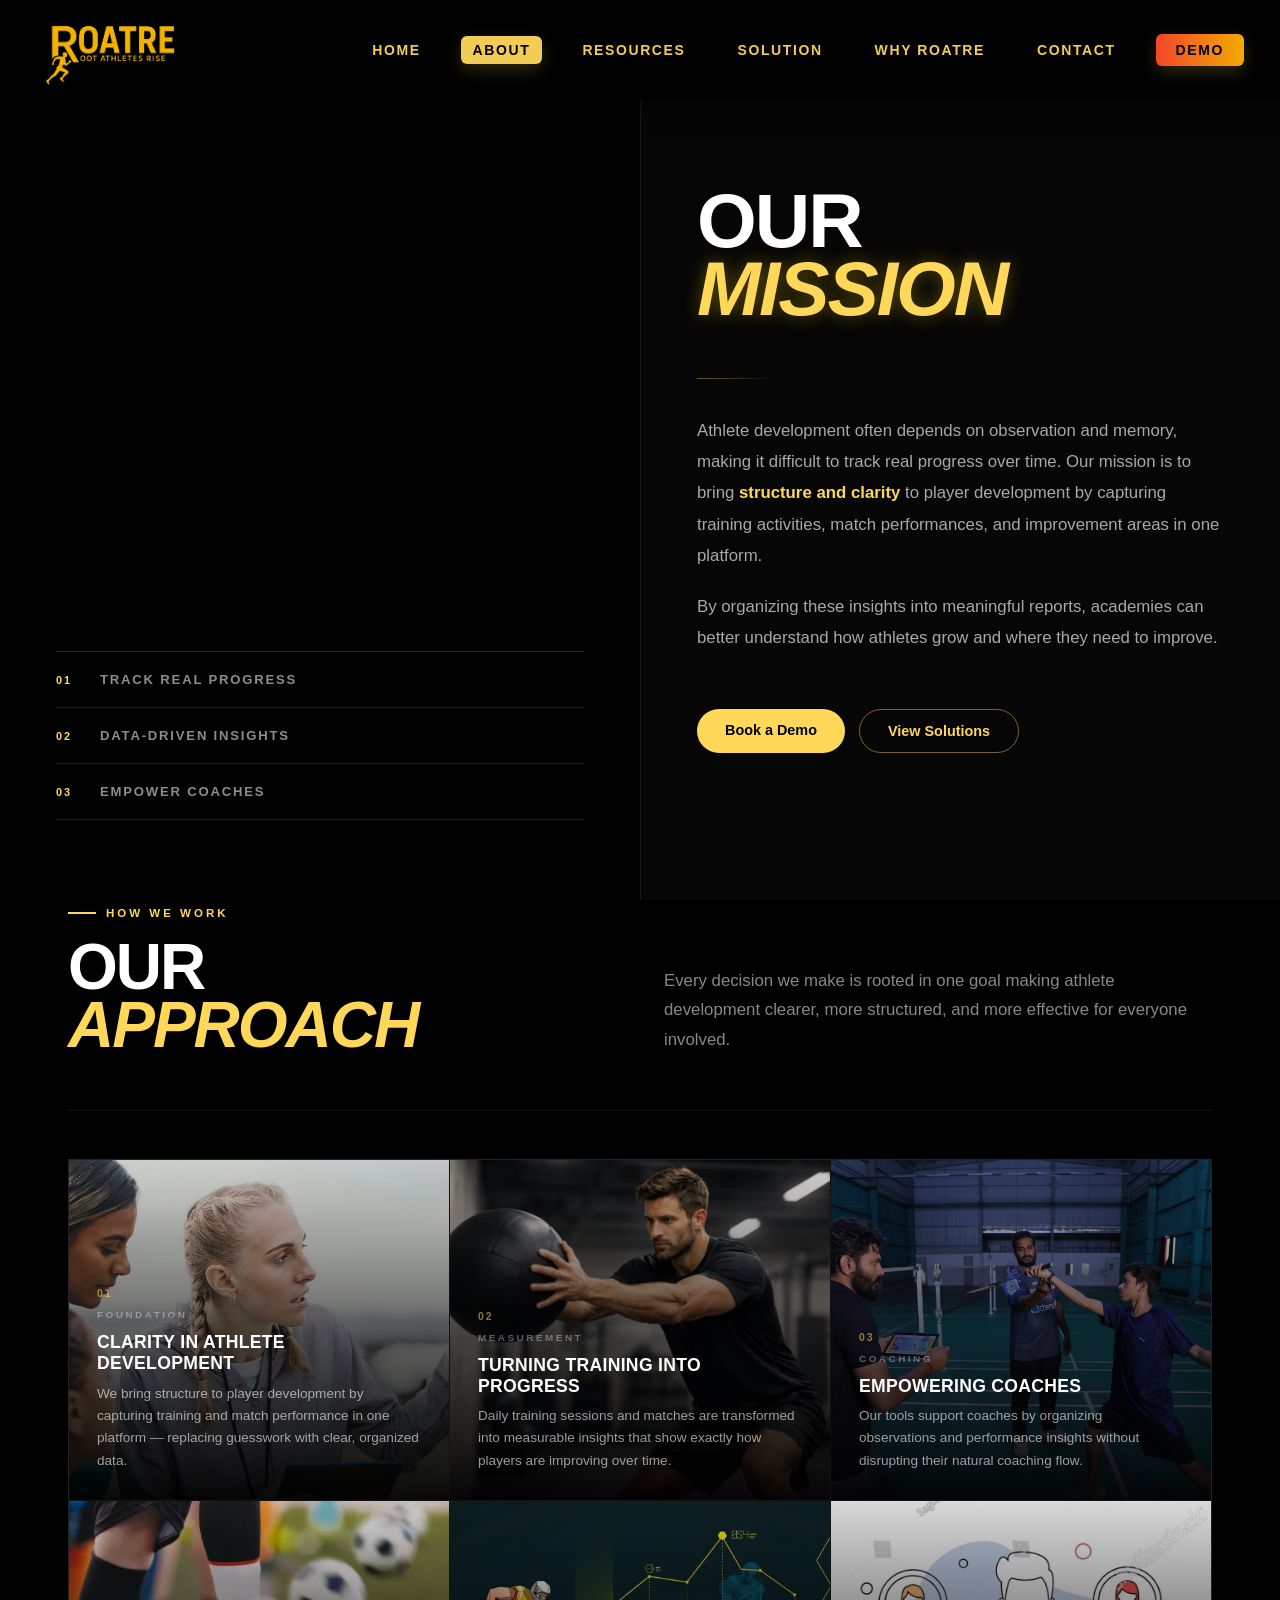
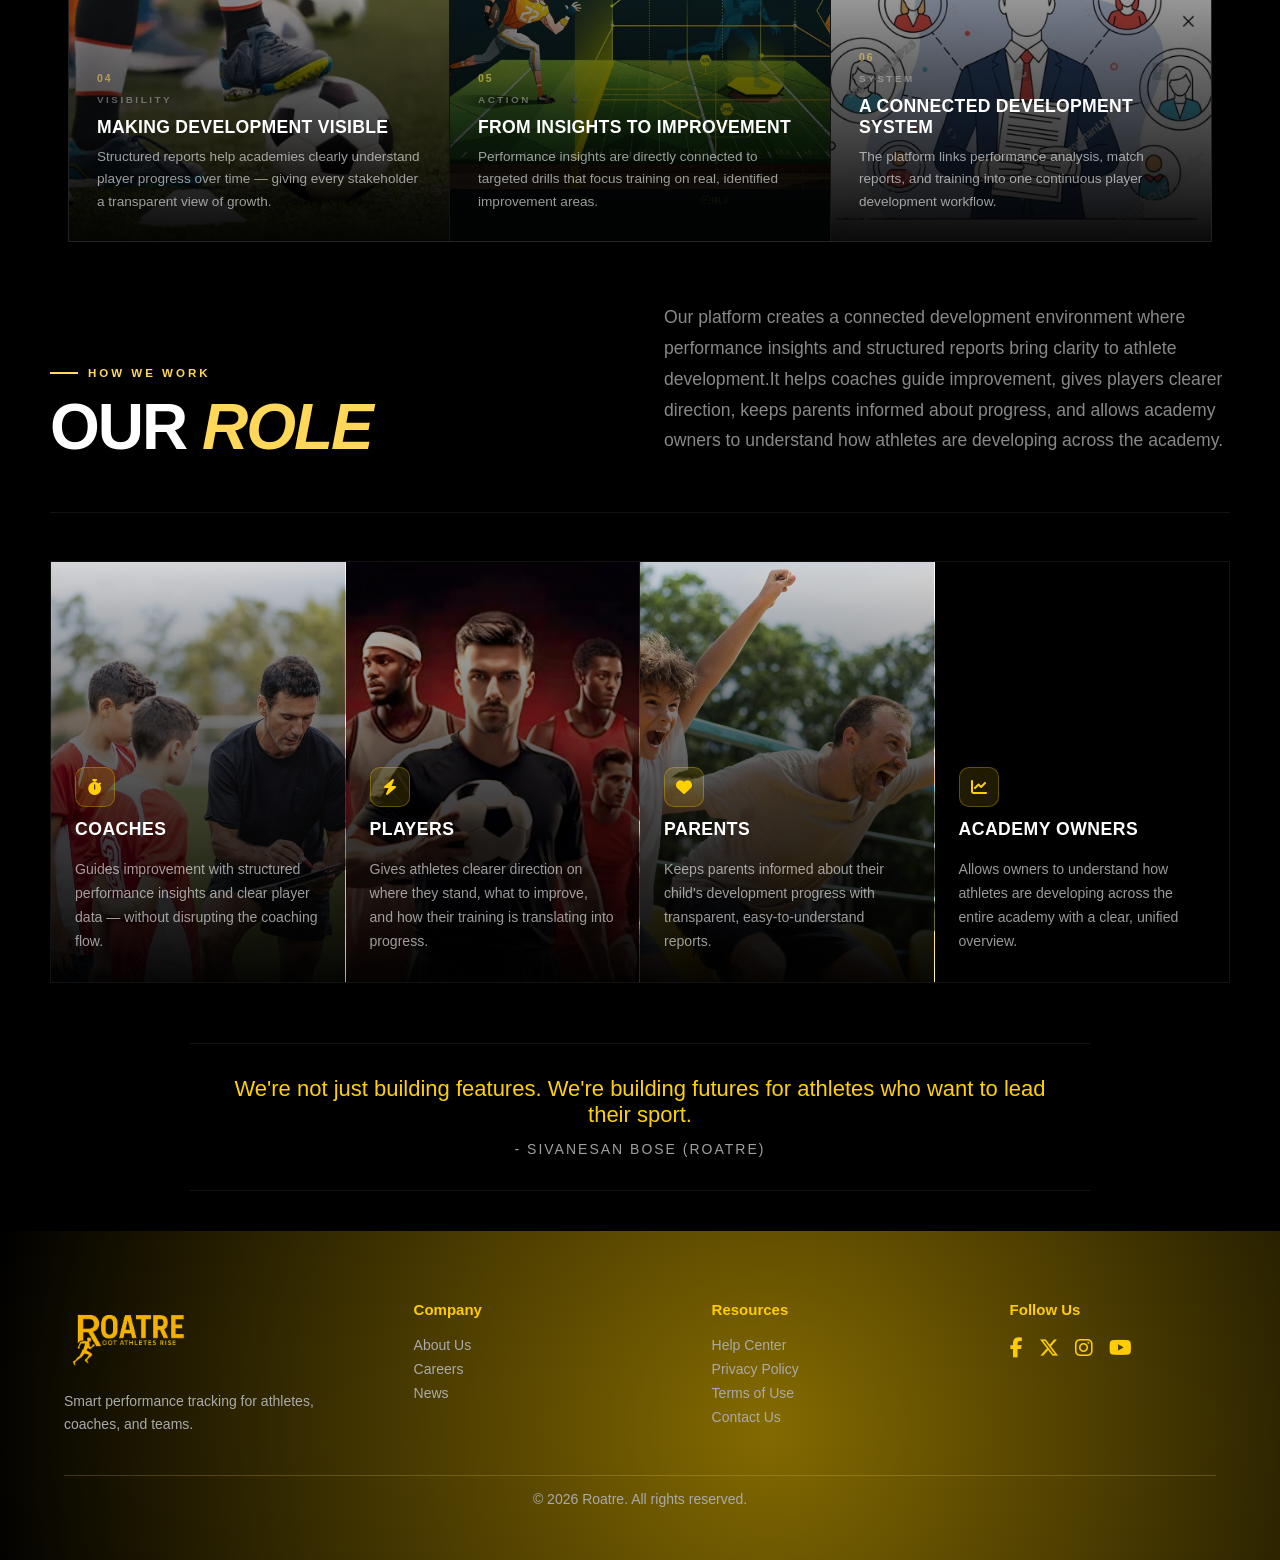
==== commit 6facf0ed: "fix issue" ====
--- a/about.html
+++ b/about.html
@@ -54,7 +54,7 @@
 						<span class="appr-kicker">How We Work</span>
 						<h2 class="appr-title">Our<br><em>Approach</em></h2>
 					</div>
-					<p class="appr-header-desc">Every decision we make is rooted in one goal — making athlete development clearer, more structured, and more effective for everyone involved.</p>
+					<p class="appr-header-desc">Every decision we make is rooted in one goal making athlete development clearer, more structured, and more effective for everyone involved.</p>
 				</div>
 				<div class="appr-grid">
 					<div class="appr-card">
@@ -108,15 +108,12 @@
 				</div>
 			</section>
 			<section class="role-section">
-				<div class="about-values-header">
-					<h2>Our Role</h2>
-					<!-- <p>Every tool we build is designed to support the rhythm of high-performance sport.</p> -->
-				</div>
-				<div class="role-top">
-					<div class="role-header">
-						<h2 class="role-title">A Connected<br>Development<br><em>Environment</em></h2>
+				<div class="appr-header">
+					<div class="appr-header-left">
+						<span class="appr-kicker">How We Work</span>
+						<h2 class="appr-title">Our <em>Role</em></h2>
 					</div>
-					<p class="role-lead">Our platform creates a connected development environment where performance insights and structured reports bring clarity to athlete development.It helps coaches guide improvement, gives players clearer direction, keeps parents informed about progress, and allows academy owners to understand how athletes are developing across the academy.</p>
+					<p class="appr-header-desc1">Our platform creates a connected development environment where performance insights and structured reports bring clarity to athlete development.It helps coaches guide improvement, gives players clearer direction, keeps parents informed about progress, and allows academy owners to understand how athletes are developing across the academy.</p>
 				</div>
 				<div class="role-cards">
 					<div class="role-card">
--- a/style.css
+++ b/style.css
@@ -1033,7 +1033,7 @@
 .role-section{
 	max-width:1200px;
 	margin:0 auto;
-	padding:0 28px 100px;
+	padding:0 10px 60px;
 }
 .role-top{
 	display:grid;
@@ -1311,7 +1311,7 @@
 }
 .about-quote{
 	max-width:900px;
-	margin:0 auto 110px;
+	margin:0 auto 40px;
 	padding:32px 28px;
 	text-align:center;
 	border-top:1px solid rgba(255,255,255,0.08);
@@ -5256,7 +5256,7 @@
 .appr-section {
 	max-width: 1200px;
 	margin: 0 auto;
-	padding: 0 28px 100px;
+	padding: 0 28px 60px;
 }
 
 .appr-header {
@@ -5310,10 +5310,17 @@
 	font-size: 1.1rem;
 	line-height: 1.75;
 	color: #888;
-	max-width: 460px;
+	max-width: 600px;
 	align-self: end;
 }
-
+.appr-header-desc1 {
+	margin: 0;
+	font-size: 1.1rem;
+	line-height: 1.75;
+	color: #888;
+	max-width: 600px;
+	align-self: end;
+}
 /* List */
 .appr-list {
 	display: flex;
@@ -5594,7 +5601,7 @@
 /* appr-card 06 — connect image background */
 .appr-card:nth-child(6) {
 	position: relative;
-	background-image: url('assets/connect.jpg');
+	background-image: url('assets/connects.jpg');
 	background-size: cover;
 	background-position: center;
 	overflow: hidden;
@@ -5712,7 +5719,7 @@
 /* role-card 2 — players */
 .role-card:nth-child(2) {
 	position: relative;
-	background-image: url('assets/player.jpg');
+	background-image: url('assets/players.jpeg');
 	background-size: cover;
 	background-position: center;
 	overflow: hidden;
@@ -6196,3 +6203,7 @@
 	background-position: center top !important;
 	background-repeat: no-repeat !important;
 }
+/*  */
+
+/* Role title — single line */
+.role-section .appr-title em { display: inline !important; }
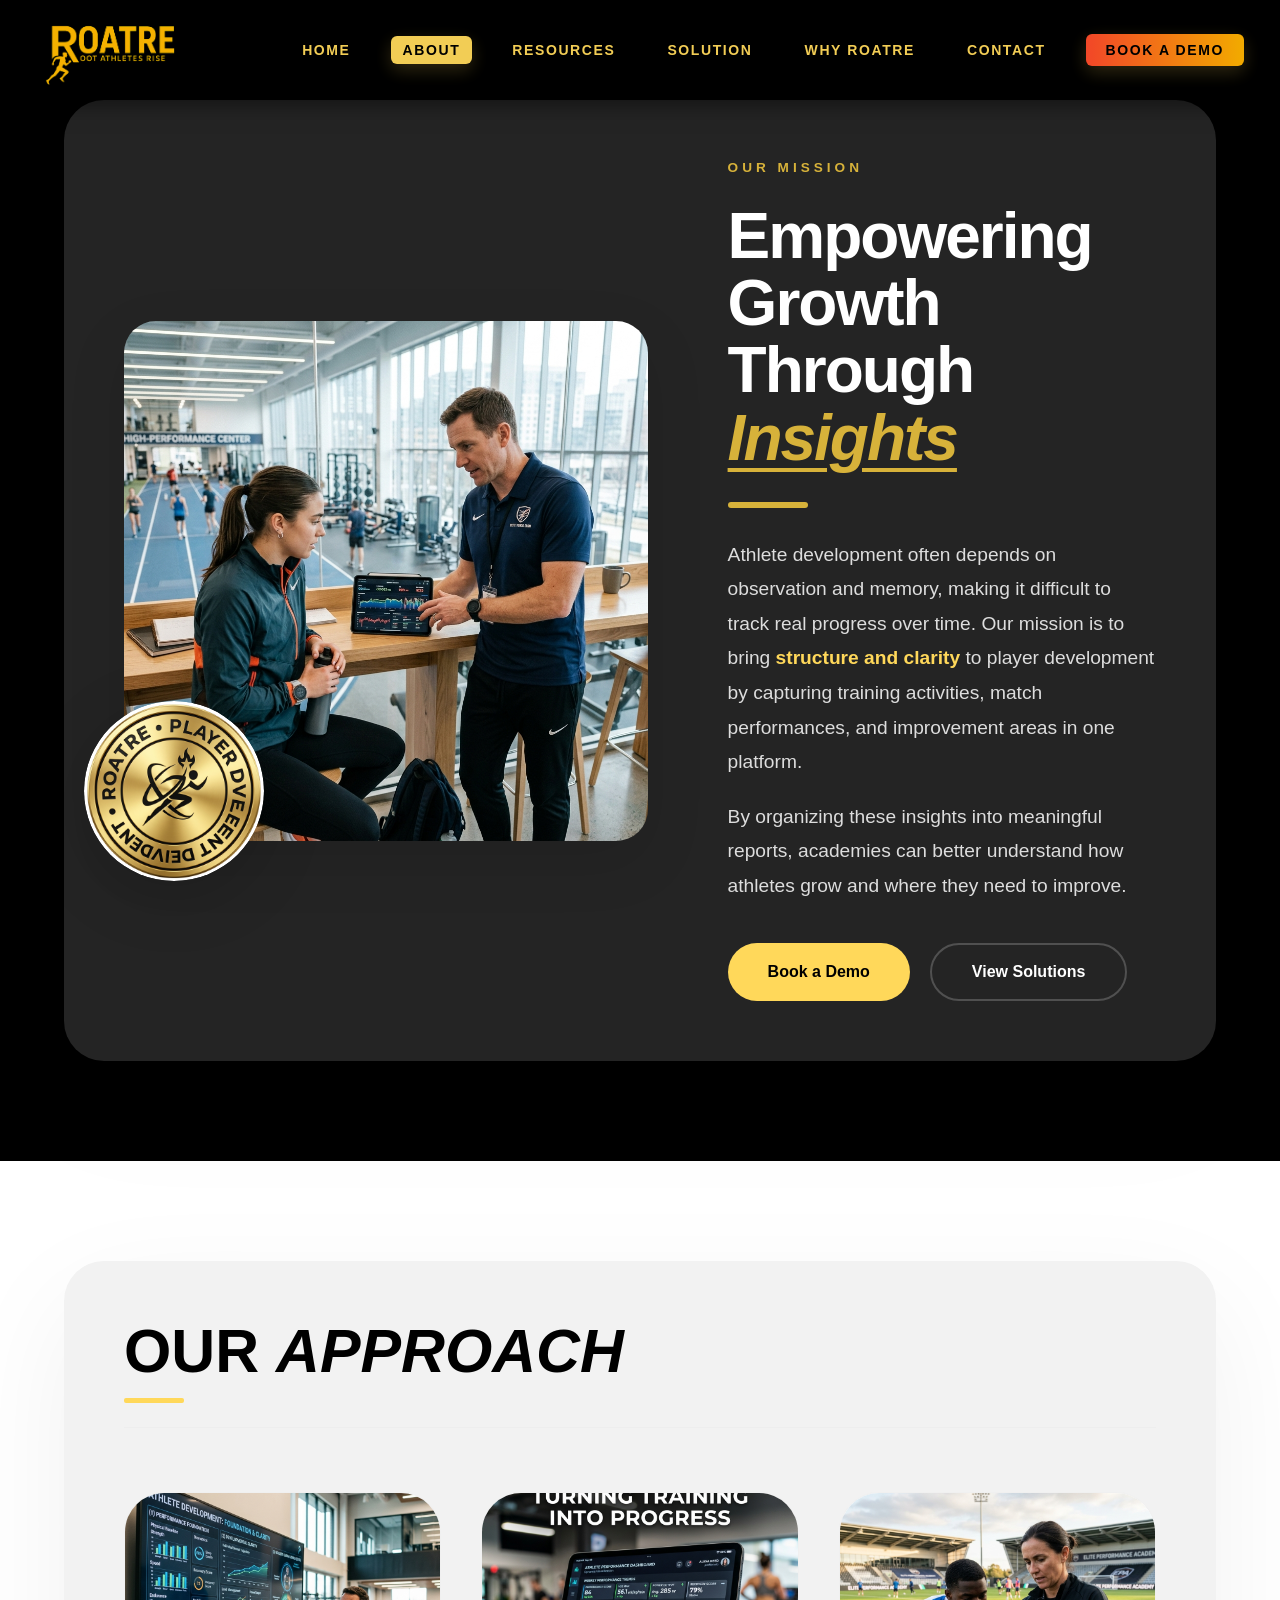
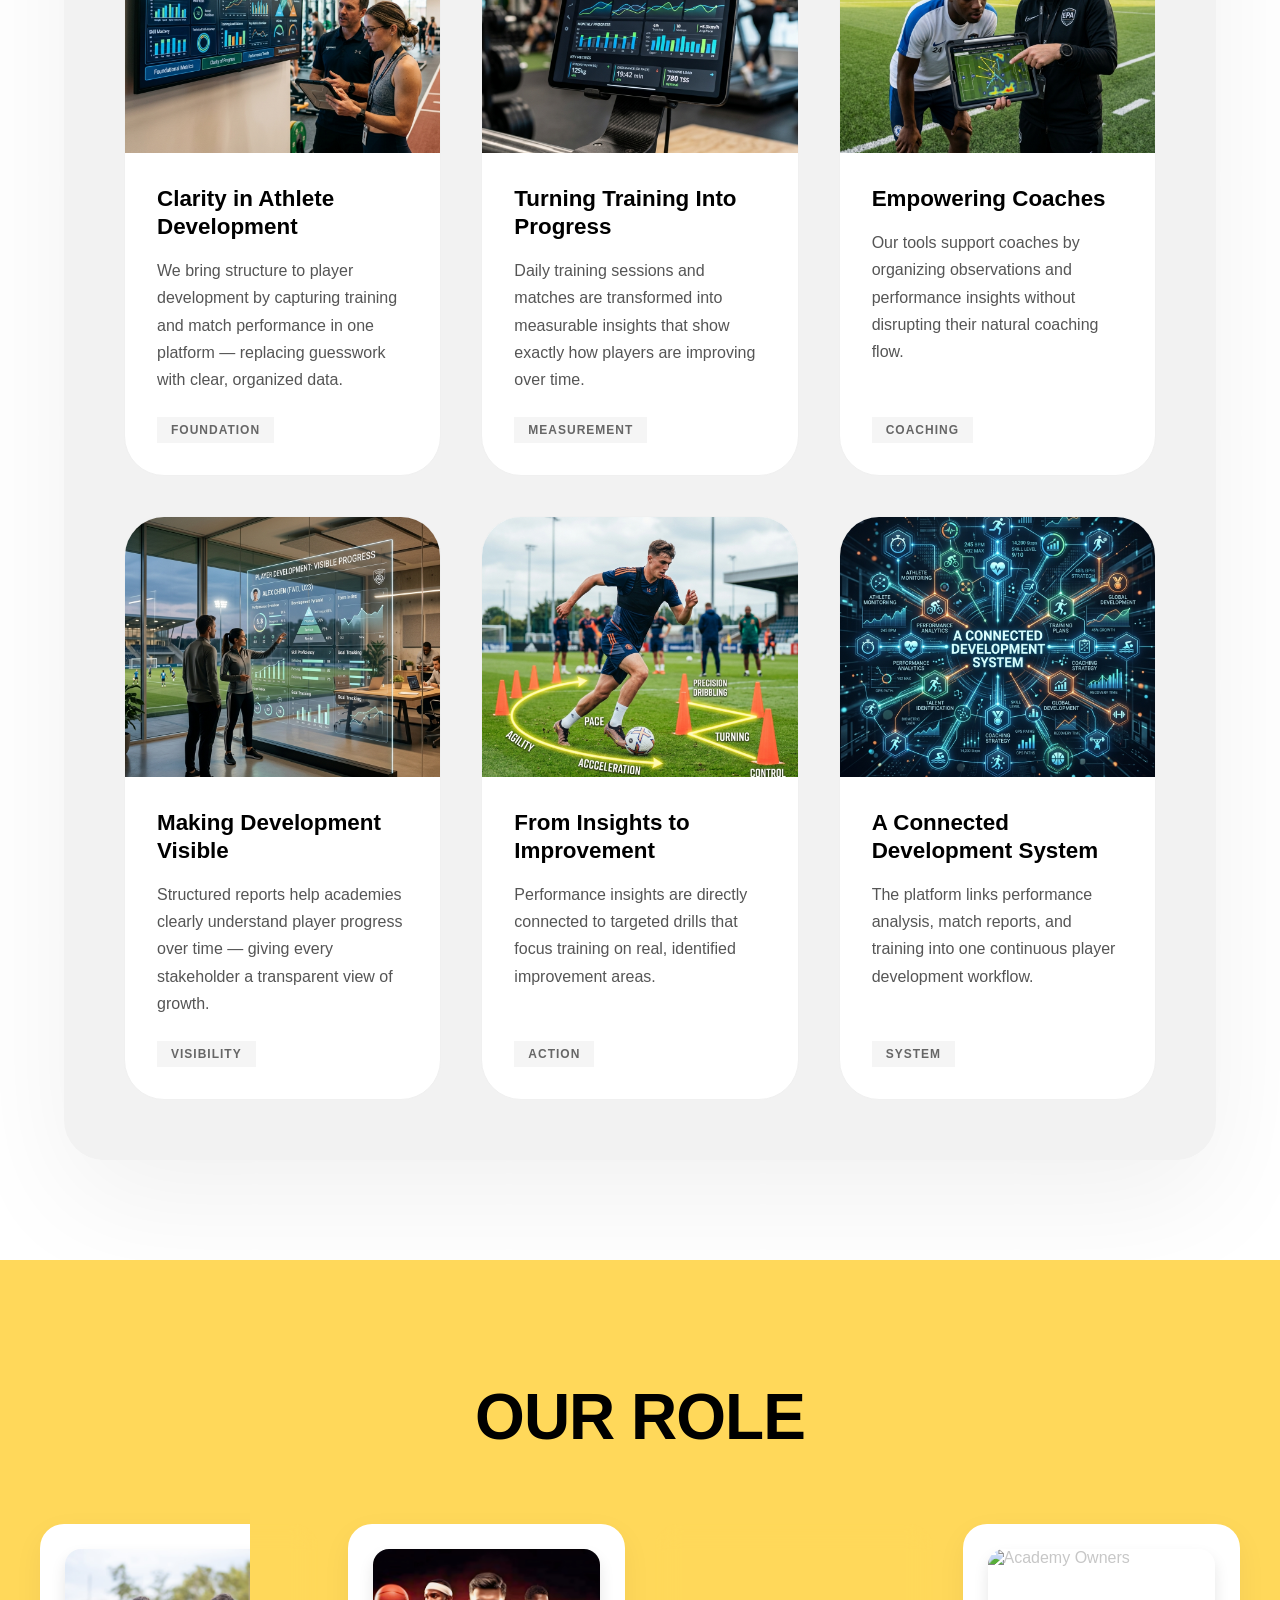
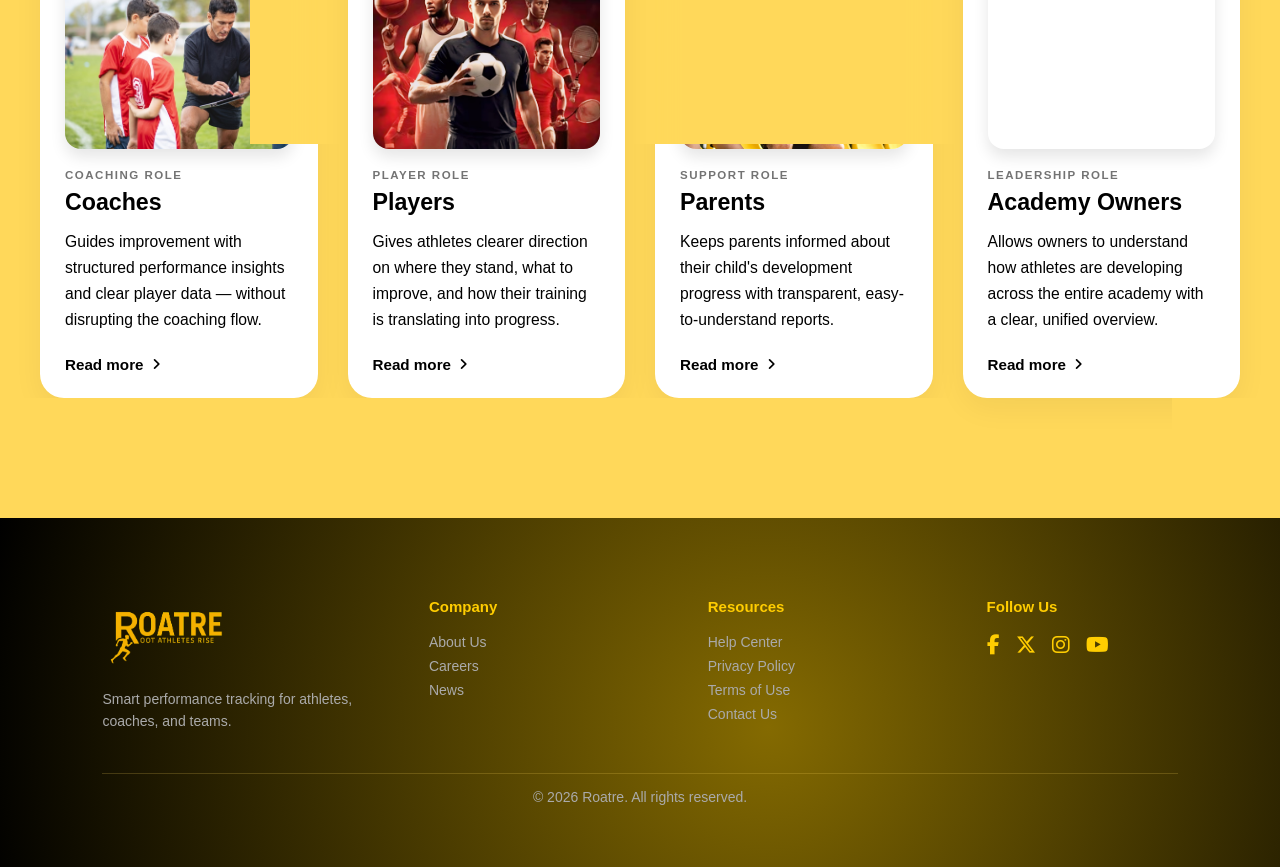
==== commit 0ec0a455: "feat: redesign demo page with premium split layout and implement role detail modals" ====
--- a/about.html
+++ b/about.html
@@ -1,160 +1,216 @@
 ﻿<!doctype html>
 <html lang="en">
-	<head>
-		<meta charset="utf-8" />
-		<meta name="viewport" content="width=device-width,initial-scale=1" />
-		<title>Roatre - About</title>
-		<link rel="stylesheet" href="style.css">
-		<link rel="stylesheet" href="https://cdnjs.cloudflare.com/ajax/libs/font-awesome/6.5.0/css/all.min.css">
-	</head>
-	<body class="about-page">
-		<div id="site-header-placeholder"></div>
-
-		<main>
-			<section class="mission-section">
-				<div class="mission-bg">
-					<img src="assets/bakground.png" alt="Athlete" class="mission-bg-img">
-					<div class="mission-bg-overlay"></div>
-				</div>
-				<div class="mission-content">
+
+<head>
+	<meta charset="utf-8" />
+	<meta name="viewport" content="width=device-width,initial-scale=1" />
+	<title>Roatre - About</title>
+	<link rel="stylesheet" href="style.css">
+	<link rel="stylesheet" href="https://cdnjs.cloudflare.com/ajax/libs/font-awesome/6.5.0/css/all.min.css">
+</head>
+
+<body class="about-page">
+	<div id="site-header-placeholder"></div>
+
+	<main>
+		<section class="mission-section">
+			<div class="mission-container">
+				<div class="mission-card">
 					<div class="mission-left">
-						<!-- <span class="mission-kicker">About Roatre</span> -->
-						<!-- <h4 class="mission-title"><br><em></em></h4>
-						<h1 class="mission-title"><br><em>Roatre</em></h1> -->
-						<div class="mission-stats">
-							<div class="mission-stat">
-								<strong>01</strong>
-								<span>Track Real Progress</span>
-							</div>
-							<div class="mission-stat">
-								<strong>02</strong>
-								<span>Data-Driven Insights</span>
-							</div>
-							<div class="mission-stat">
-								<strong>03</strong>
-								<span>Empower Coaches</span>
+						<div class="mission-image-wrapper">
+							<img src="assets/mission_athlete.png" alt="Athlete and Coach" class="mission-main-img">
+							<div class="mission-badge">
+								<img src="assets/roatre_badge.png" alt="Roatre Badge" class="badge-img">
 							</div>
 						</div>
 					</div>
 					<div class="mission-right">
-						<h1 class="mission-title">Our<br><em>Mission</em></h1>
+						<span class="mission-kicker">Our Mission</span>
+						<h1 class="mission-title">Empowering Growth Through <em>Insights</em></h1>
 						<div class="mission-divider"></div>
-						<p class="mission-body">Athlete development often depends on observation and memory, making it difficult to track real progress over time. Our mission is to bring <strong>structure and clarity</strong> to player development by capturing training activities, match performances, and improvement areas in one platform.</p>
-						<p class="mission-body">By organizing these insights into meaningful reports, academies can better understand how athletes grow and where they need to improve.</p>
+						<p class="mission-body">Athlete development often depends on observation and memory, making it
+							difficult to track real progress over time. Our mission is to bring <strong>structure and
+								clarity</strong> to player development by capturing training activities, match
+							performances, and improvement areas in one platform.</p>
+						<p class="mission-body">By organizing these insights into meaningful reports, academies can
+							better understand how athletes grow and where they need to improve.</p>
 						<div class="mission-cta">
-							<a class="about-cta-primary" href="demo.html">Book a Demo</a>
-							<a class="about-cta-secondary" href="solution.html">View Solutions</a>
-						</div>
-					</div>
-				</div>
-			</section>
-			<section class="appr-section">
-				<div class="appr-header">
-					<div class="appr-header-left">
-						<span class="appr-kicker">How We Work</span>
-						<h2 class="appr-title">Our<br><em>Approach</em></h2>
-					</div>
-					<p class="appr-header-desc">Every decision we make is rooted in one goal making athlete development clearer, more structured, and more effective for everyone involved.</p>
-				</div>
+							<a class="cta-primary-pill" href="demo.html">Book a Demo</a>
+							<a class="cta-secondary-pill" href="solution.html">View Solutions</a>
+						</div>
+					</div>
+				</div>
+			</div>
+		</section>
+		<section class="appr-section">
+			<div class="appr-main-card">
+				<div class="appr-header-container">
+					<div class="appr-header-main">
+						<h2 class="appr-display-title">Our <em>Approach</em></h2>
+						<div class="appr-title-line"></div>
+					</div>
+					<!-- <div class="appr-header-right">
+							<span class="share-text">Share This</span>
+							<div class="share-icons">
+								<a href="#"><i class="fa-brands fa-x-twitter"></i></a>
+								<a href="#"><i class="fa-brands fa-facebook-f"></i></a>
+								<a href="#"><i class="fa-brands fa-linkedin-in"></i></a>
+								<a href="#"><i class="fa-regular fa-envelope"></i></a>
+							</div>
+						</div> -->
+				</div>
+
 				<div class="appr-grid">
-					<div class="appr-card">
-						<div class="appr-card-inner">
-							<span class="appr-card-num">01</span>
-							<div class="appr-card-tag">Foundation</div>
+					<!-- Card 01 -->
+					<div class="appr-card">
+						<div class="appr-card-image">
+							<img src="assets/approach_foundation.png" alt="Foundation">
+						</div>
+						<div class="appr-card-content">
 							<h3 class="appr-card-title">Clarity in Athlete Development</h3>
-							<p class="appr-card-body">We bring structure to player development by capturing training and match performance in one platform — replacing guesswork with clear, organized data.</p>
-						</div>
-					</div>
-					<div class="appr-card">
-						<div class="appr-card-inner">
-							<span class="appr-card-num">02</span>
-							<div class="appr-card-tag">Measurement</div>
+							<p class="appr-card-body">We bring structure to player development by capturing training and
+								match performance in one platform — replacing guesswork with clear, organized data.</p>
+							<div class="appr-card-footer">
+								<span class="appr-card-tag">Foundation</span>
+							</div>
+						</div>
+					</div>
+					<!-- Card 02 -->
+					<div class="appr-card">
+						<div class="appr-card-image">
+							<img src="assets/approach_measurement.png" alt="Measurement">
+						</div>
+						<div class="appr-card-content">
 							<h3 class="appr-card-title">Turning Training Into Progress</h3>
-							<p class="appr-card-body">Daily training sessions and matches are transformed into measurable insights that show exactly how players are improving over time.</p>
-						</div>
-					</div>
-					<div class="appr-card">
-						<div class="appr-card-inner">
-							<span class="appr-card-num">03</span>
-							<div class="appr-card-tag">Coaching</div>
+							<p class="appr-card-body">Daily training sessions and matches are transformed into
+								measurable insights that show exactly how players are improving over time.</p>
+							<div class="appr-card-footer">
+								<span class="appr-card-tag">Measurement</span>
+							</div>
+						</div>
+					</div>
+					<!-- Card 03 -->
+					<div class="appr-card">
+						<div class="appr-card-image">
+							<img src="assets/approach_coaching.png" alt="Coaching">
+						</div>
+						<div class="appr-card-content">
 							<h3 class="appr-card-title">Empowering Coaches</h3>
-							<p class="appr-card-body">Our tools support coaches by organizing observations and performance insights without disrupting their natural coaching flow.</p>
-						</div>
-					</div>
-					<div class="appr-card">
-						<div class="appr-card-inner">
-							<span class="appr-card-num">04</span>
-							<div class="appr-card-tag">Visibility</div>
+							<p class="appr-card-body">Our tools support coaches by organizing observations and
+								performance insights without disrupting their natural coaching flow.</p>
+							<div class="appr-card-footer">
+								<span class="appr-card-tag">Coaching</span>
+							</div>
+						</div>
+					</div>
+					<!-- Card 04 -->
+					<div class="appr-card">
+						<div class="appr-card-image">
+							<img src="assets/approach_visibility.png" alt="Visibility">
+						</div>
+						<div class="appr-card-content">
 							<h3 class="appr-card-title">Making Development Visible</h3>
-							<p class="appr-card-body">Structured reports help academies clearly understand player progress over time — giving every stakeholder a transparent view of growth.</p>
-						</div>
-					</div>
-					<div class="appr-card">
-						<div class="appr-card-inner">
-							<span class="appr-card-num">05</span>
-							<div class="appr-card-tag">Action</div>
+							<p class="appr-card-body">Structured reports help academies clearly understand player
+								progress over time — giving every stakeholder a transparent view of growth.</p>
+							<div class="appr-card-footer">
+								<span class="appr-card-tag">Visibility</span>
+							</div>
+						</div>
+					</div>
+					<!-- Card 05 -->
+					<div class="appr-card">
+						<div class="appr-card-image">
+							<img src="assets/approach_action.png" alt="Action">
+						</div>
+						<div class="appr-card-content">
 							<h3 class="appr-card-title">From Insights to Improvement</h3>
-							<p class="appr-card-body">Performance insights are directly connected to targeted drills that focus training on real, identified improvement areas.</p>
-						</div>
-					</div>
-					<div class="appr-card">
-						<div class="appr-card-inner">
-							<span class="appr-card-num">06</span>
-							<div class="appr-card-tag">System</div>
+							<p class="appr-card-body">Performance insights are directly connected to targeted drills
+								that focus training on real, identified improvement areas.</p>
+							<div class="appr-card-footer">
+								<span class="appr-card-tag">Action</span>
+							</div>
+						</div>
+					</div>
+					<!-- Card 06 -->
+					<div class="appr-card">
+						<div class="appr-card-image">
+							<img src="assets/approach_system.png" alt="System">
+						</div>
+						<div class="appr-card-content">
 							<h3 class="appr-card-title">A Connected Development System</h3>
-							<p class="appr-card-body">The platform links performance analysis, match reports, and training into one continuous player development workflow.</p>
-						</div>
-					</div>
-				</div>
-			</section>
-			<section class="role-section">
-				<div class="appr-header">
-					<div class="appr-header-left">
-						<span class="appr-kicker">How We Work</span>
-						<h2 class="appr-title">Our <em>Role</em></h2>
-					</div>
-					<p class="appr-header-desc1">Our platform creates a connected development environment where performance insights and structured reports bring clarity to athlete development.It helps coaches guide improvement, gives players clearer direction, keeps parents informed about progress, and allows academy owners to understand how athletes are developing across the academy.</p>
-				</div>
-				<div class="role-cards">
-					<div class="role-card">
-						<div class="role-card-inner">
-							<div class="role-card-icon"><i class="fa-solid fa-stopwatch"></i></div>
-							<div class="role-card-label">Coaches</div>
-							<p>Guides improvement with structured performance insights and clear player data — without disrupting the coaching flow.</p>
-						</div>
-					</div>
-					<div class="role-card">
-						<div class="role-card-inner">
-							<div class="role-card-icon"><i class="fa-solid fa-bolt"></i></div>
-							<div class="role-card-label">Players</div>
-							<p>Gives athletes clearer direction on where they stand, what to improve, and how their training is translating into progress.</p>
-						</div>
-					</div>
-					<div class="role-card">
-						<div class="role-card-inner">
-							<div class="role-card-icon"><i class="fa-solid fa-heart"></i></div>
-							<div class="role-card-label">Parents</div>
-							<p>Keeps parents informed about their child's development progress with transparent, easy-to-understand reports.</p>
-						</div>
-					</div>
-					<div class="role-card">
-						<div class="role-card-inner">
-							<div class="role-card-icon"><i class="fa-solid fa-chart-line"></i></div>
-							<div class="role-card-label">Academy Owners</div>
-							<p>Allows owners to understand how athletes are developing across the entire academy with a clear, unified overview.</p>
-						</div>
-					</div>
-				</div>
-			</section>
-			<section class="about-quote">
-				<p>We're not just building features. We're building futures for athletes who want to lead their sport.</p>
-				<span>- SIVANESAN BOSE (ROATRE)</span>
-			</section>
-		</main>
-
-		<div id="site-footer-placeholder"></div>
-
-		<script src="script.js"></script>
-	</body>
-</html>
-
+							<p class="appr-card-body">The platform links performance analysis, match reports, and
+								training into one continuous player development workflow.</p>
+							<div class="appr-card-footer">
+								<span class="appr-card-tag">System</span>
+							</div>
+						</div>
+					</div>
+				</div>
+			</div>
+		</section>
+		<section class="role-section">
+			<div class="role-header">
+				<h2 class="role-display-title">Our Role</h2>
+				<!-- <p class="role-header-desc">Our platform creates a connected development environment where performance insights and structured reports bring clarity to athlete development. It helps coaches guide improvement, gives players clearer direction, keeps parents informed about progress, and allows academy owners to understand how athletes are developing across the academy.</p> -->
+			</div>
+			<div class="role-cards">
+				<div class="role-card">
+					<img src="assets/coache.jpg" alt="Coaches" class="role-img">
+					<span class="role-tag">COACHING ROLE</span>
+					<h3 class="role-title">Coaches</h3>
+					<p class="role-body">Guides improvement with structured performance insights and clear player data —
+						without disrupting the coaching flow.</p>
+					<a href="#" class="role-link">Read more <i class="fa-solid fa-angle-right"></i></a>
+				</div>
+				<div class="role-card">
+					<img src="assets/players.jpeg" alt="Players" class="role-img">
+					<span class="role-tag">PLAYER ROLE</span>
+					<h3 class="role-title">Players</h3>
+					<p class="role-body">Gives athletes clearer direction on where they stand, what to improve, and how
+						their training is translating into progress.</p>
+					<a href="#" class="role-link">Read more <i class="fa-solid fa-angle-right"></i></a>
+				</div>
+				<div class="role-card">
+					<img src="assets/parents.jpg" alt="Parents" class="role-img">
+					<span class="role-tag">SUPPORT ROLE</span>
+					<h3 class="role-title">Parents</h3>
+					<p class="role-body">Keeps parents informed about their child's development progress with
+						transparent, easy-to-understand reports.</p>
+					<a href="#" class="role-link">Read more <i class="fa-solid fa-angle-right"></i></a>
+				</div>
+				<div class="role-card">
+					<img src="assets/academy owners.png" alt="Academy Owners" class="role-img">
+					<span class="role-tag">LEADERSHIP ROLE</span>
+					<h3 class="role-title">Academy Owners</h3>
+					<p class="role-body">Allows owners to understand how athletes are developing across the entire
+						academy with a clear, unified overview.</p>
+					<a href="#" class="role-link">Read more <i class="fa-solid fa-angle-right"></i></a>
+				</div>
+			</div>
+		</section>
+		<!-- <section class="about-quote">
+			<p>We're not just building features. We're building futures for athletes who want to lead their sport.</p>
+			<span>- SIVANESAN BOSE (ROATRE)</span>
+		</section> -->
+		<!-- Role Interactive Modal -->
+		<div id="roleModal" class="role-modal">
+			<div class="role-modal-dialog">
+				<button class="role-modal-close" id="roleModalClose">&times;</button>
+				<div class="role-modal-inner">
+					<div class="role-modal-img" id="roleModalImg"></div>
+					<div class="role-modal-content">
+						<span class="role-modal-tag" id="roleModalTag">ROLE CATEGORY</span>
+						<h2 class="role-modal-title" id="roleModalTitle">Role Title</h2>
+						<p class="role-modal-body" id="roleModalBody">Role description goes here.</p>
+					</div>
+				</div>
+			</div>
+		</div>
+	</main>
+
+	<div id="site-footer-placeholder"></div>
+
+	<script src="script.js?v=2"></script>
+</body>
+
+</html>
--- a/style.css
+++ b/style.css
@@ -1,4024 +1,5177 @@
-﻿/* Basic layout */
-*{box-sizing:border-box}
-*{scrollbar-width:thin;scrollbar-color:#ffd85a #111}
-*::-webkit-scrollbar{width:8px;height:8px}
-*::-webkit-scrollbar-track{background:#111}
-*::-webkit-scrollbar-thumb{background:#ffd85a;border-radius:4px}
-*::-webkit-scrollbar-thumb:hover{background:#ffcc00}
+/* Basic layout */
+
+* {
+	box-sizing: border-box;
+}
+
+* {
+	scrollbar-width: thin;
+	scrollbar-color: #ffd85a #111
+}
+
+*::-webkit-scrollbar {
+	width: 8px;
+	height: 8px
+}
+
+*::-webkit-scrollbar-track {
+	background: #111
+}
+
+*::-webkit-scrollbar-thumb {
+	background: #ffd85a;
+	border-radius: 4px
+}
+
+*::-webkit-scrollbar-thumb:hover {
+	background: #ffcc00
+}
+
 /* Force gold scrollbar on modal overlays */
-#coachModal,#ownerModal,#athleteModal{
-	scrollbar-width:thin;
-	scrollbar-color:#ffd85a #111;
-}
+#coachModal,
+#ownerModal,
+#athleteModal {
+	scrollbar-width: thin;
+	scrollbar-color: #ffd85a #111;
+}
+
 #coachModal::-webkit-scrollbar,
 #ownerModal::-webkit-scrollbar,
-#athleteModal::-webkit-scrollbar{width:8px}
+#athleteModal::-webkit-scrollbar {
+	width: 8px
+}
+
 #coachModal::-webkit-scrollbar-track,
 #ownerModal::-webkit-scrollbar-track,
-#athleteModal::-webkit-scrollbar-track{background:#111}
+#athleteModal::-webkit-scrollbar-track {
+	background: #111
+}
+
 #coachModal::-webkit-scrollbar-thumb,
 #ownerModal::-webkit-scrollbar-thumb,
-#athleteModal::-webkit-scrollbar-thumb{background:#ffd85a;border-radius:4px}
+#athleteModal::-webkit-scrollbar-thumb {
+	background: #ffd85a;
+	border-radius: 4px
+}
+
 #coachModal::-webkit-scrollbar-thumb:hover,
 #ownerModal::-webkit-scrollbar-thumb:hover,
-#athleteModal::-webkit-scrollbar-thumb:hover{background:#ffcc00}
-body{margin:0;font-family:system-ui,-apple-system,Segoe UI,Roboto,'Helvetica Neue',Arial;color:#ffd85a;background:#000;scrollbar-width:thin;scrollbar-color:#ffd85a #111}
-body::-webkit-scrollbar{width:8px}
-body::-webkit-scrollbar-track{background:#111}
-body::-webkit-scrollbar-thumb{background:#ffd85a;border-radius:4px}
-body::-webkit-scrollbar-thumb:hover{background:#ffcc00}
-.site-header{
-	align-items:center;
-	display:flex;
-	justify-content:space-between;
-	padding:10px 36px;
-	position:fixed;
-	top:0;
-	left:0;
-	right:0;
-	z-index:100;
-	transition:all .3s ease;
-	background:linear-gradient(to right, #000000, #000000);
+#athleteModal::-webkit-scrollbar-thumb:hover {
+	background: #ffcc00
+}
+
+html,
+body {
+	margin: 0;
+	font-family: 'Inter', sans-serif;
+	/* font-family: system-ui, -apple-system, Segoe UI, Roboto, 'Helvetica Neue', Arial; */
+	color: #ffd85a;
+	background: #000;
+	scrollbar-width: thin;
+	scrollbar-color: #ffd85a #111;
+	z-index: 0;
+	overflow-x: hidden;
+	width: 100%;
+}
+
+body::-webkit-scrollbar {
+	width: 8px
+}
+
+body::-webkit-scrollbar-track {
+	background: #111
+}
+
+body::-webkit-scrollbar-thumb {
+	background: #ffd85a;
+	border-radius: 4px
+}
+
+body::-webkit-scrollbar-thumb:hover {
+	background: #ffcc00
+}
+
+.site-header {
+	align-items: center;
+	display: flex;
+	justify-content: space-between;
+	padding: 10px 36px;
+	position: fixed;
+	top: 0;
+	left: 0;
+	right: 0;
+	z-index: 100;
+	transition: all .3s ease;
+	background: linear-gradient(to right, #000000, #000000);
 	/* border-bottom: 1px solid #ffd85a; */
-	box-shadow: 0 4px 20px rgba(0,0,0,0.5);
-}
-.site-header.scrolled{
-	background:linear-gradient(to right, #000000, #000000);
-	padding:5px 36px;
-	box-shadow:0 4px 20px rgba(0,0,0,0.5);
-}
-.logo{display:flex;align-items:center;color:#f2b400;font-weight:700;font-size:20px;text-decoration:none}
-.logo img{
-	height:80px;
-	width:auto;
-	display:block;
-	transition:all .3s ease;
-}
-.site-header.scrolled .logo img{
-	height:60px;
-}
-.modal-trigger{background:#ffd85a;border:0;color:#000;padding:10px 16px;border-radius:24px;cursor:pointer}
-.site-nav .main-menu{display:flex;gap:28px;list-style:none;margin:0;padding:0;align-items:center}
-.site-nav .main-menu li{margin:0}
-.site-nav .main-menu li a{
-	color:#ffd85a;
-	text-decoration:none;
-	padding:6px 12px;
-	border-radius:6px;
-	opacity:0.95;
-	text-transform:uppercase;
-	font-weight:700;
-	letter-spacing:1.6px;
-	font-size:14px;
-	transition:all .3s ease;
-}
+	box-shadow: 0 4px 20px rgba(0, 0, 0, 0.5);
+}
+
+.site-header.scrolled {
+	background: linear-gradient(to right, #000000, #000000);
+	padding: 5px 36px;
+	box-shadow: 0 4px 20px rgba(0, 0, 0, 0.5);
+}
+
+.logo {
+	display: flex;
+	align-items: center;
+	color: #f2b400;
+	font-weight: 700;
+	font-size: 20px;
+	text-decoration: none
+}
+
+.logo img {
+	height: 80px;
+	width: auto;
+	display: block;
+	transition: all .3s ease;
+}
+
+.site-header.scrolled .logo img {
+	height: 60px;
+}
+
+.modal-trigger {
+	background: #ffd85a;
+	border: 0;
+	color: #000;
+	padding: 10px 16px;
+	border-radius: 24px;
+	cursor: pointer
+}
+
+.site-nav .main-menu {
+	display: flex;
+	gap: 28px;
+	list-style: none;
+	margin: 0;
+	padding: 0;
+	align-items: center
+}
+
+.site-nav .main-menu li {
+	margin: 0
+}
+
+.site-nav .main-menu li a {
+	color: #ffd85a;
+	text-decoration: none;
+	padding: 6px 12px;
+	border-radius: 6px;
+	opacity: 0.95;
+	text-transform: uppercase;
+	font-weight: 700;
+	letter-spacing: 1.6px;
+	font-size: 14px;
+	transition: all .3s ease;
+}
+
 .site-nav .main-menu li a:hover,
-.site-nav .main-menu li a.active{
-	background:#ffd85a;
-	color:#000;
-	box-shadow:0 6px 18px rgba(255,216,90,0.2);
-}
-.resources-nav-item{position:relative}
-.resources-submenu{
-	position:absolute;
-	top:100%;
-	left:0;
-	min-width:230px;
-	list-style:none;
-	padding:8px 0;
-	margin:10px 0 0;
-	background:rgba(10,10,10,0.98);
-	border:1px solid rgba(255,216,90,0.2);
-	border-radius:10px;
-	box-shadow:0 14px 30px rgba(0,0,0,0.45);
-	opacity:0;
-	visibility:hidden;
-	transform:translateY(8px);
-	transition:opacity .22s ease,transform .22s ease,visibility .22s ease;
-	z-index:220;
-}
-.resources-submenu li{width:100%}
-.resources-submenu li a{
-	display:block;
-	padding:10px 14px !important;
-	font-size:12px !important;
-	letter-spacing:1.1px !important;
-	color:#ffd85a !important;
-	border-radius:0 !important;
-}
-.resources-submenu li a:hover{
-	background:rgba(255,216,90,0.12);
-	color:#ffd85a !important;
-}
+.site-nav .main-menu li a.active {
+	background: #ffd85a;
+	color: #000;
+	box-shadow: 0 6px 18px rgba(255, 216, 90, 0.2);
+}
+
+.resources-nav-item {
+	position: relative
+}
+
+.resources-submenu {
+	position: absolute;
+	top: 100%;
+	left: 0;
+	min-width: 230px;
+	list-style: none;
+	padding: 8px 0;
+	margin: 10px 0 0;
+	background: rgba(10, 10, 10, 0.98);
+	border: 1px solid rgba(255, 216, 90, 0.2);
+	border-radius: 10px;
+	box-shadow: 0 14px 30px rgba(0, 0, 0, 0.45);
+	opacity: 0;
+	visibility: hidden;
+	transform: translateY(8px);
+	transition: opacity .22s ease, transform .22s ease, visibility .22s ease;
+	z-index: 220;
+}
+
+.resources-submenu li {
+	width: 100%
+}
+
+.resources-submenu li a {
+	display: block;
+	padding: 10px 14px !important;
+	font-size: 12px !important;
+	letter-spacing: 1.1px !important;
+	color: #ffd85a !important;
+	border-radius: 0 !important;
+}
+
+.resources-submenu li a:hover {
+	background: rgba(255, 216, 90, 0.12);
+	color: #ffd85a !important;
+}
+
 .resources-nav-item:hover .resources-submenu,
-.resources-nav-item:focus-within .resources-submenu{
-	opacity:1;
-	visibility:visible;
-	transform:translateY(0);
+.resources-nav-item:focus-within .resources-submenu {
+	opacity: 1;
+	visibility: visible;
+	transform: translateY(0);
 }
 
 /* Contact button style (last menu item) */
-.site-nav .main-menu > li:last-child > a{
-    background: linear-gradient(90deg, rgb(255, 75, 43), rgb(255, 180, 0));
-	padding:8px 20px;
-	color:#000;
-	border-radius:6px;
-	box-shadow:0 6px 18px rgba(255,216,90,0.2);
-}
-.site-nav .main-menu > li:last-child > a:hover{
-	transform:translateY(-2px);
-	background:#f2b400;
+.site-nav .main-menu>li:last-child>a {
+	background: linear-gradient(90deg, rgb(255, 75, 43), rgb(255, 180, 0));
+	padding: 8px 20px;
+	color: #000;
+	border-radius: 6px;
+	box-shadow: 0 6px 18px rgba(255, 216, 90, 0.2);
+}
+
+.site-nav .main-menu>li:last-child>a:hover {
+	transform: translateY(-2px);
+	background: #f2b400;
 }
 
 /* Hamburger button */
-.nav-toggle{
-	display:none;
-	background:transparent;
-	border:2px solid rgba(255,216,90,0.6);
-	border-radius:6px;
-	padding:6px 10px;
-	cursor:pointer;
-	z-index:170;
-	gap:5px;
-	flex-direction:column;
-	align-items:center;
-	justify-content:center;
-}
-.nav-toggle span{
-	display:block;
-	width:22px;
-	height:2px;
-	background:#ffd85a;
-	border-radius:2px;
-	transition:all .3s ease;
-}
-.nav-toggle.open span:nth-child(1){transform:translateY(7px) rotate(45deg)}
-.nav-toggle.open span:nth-child(2){opacity:0}
-.nav-toggle.open span:nth-child(3){transform:translateY(-7px) rotate(-45deg)}
-
-@media (max-width:900px){
-	.nav-toggle{display:flex}
-	.site-nav{
-		position:fixed;
-		top:0;
-		right:0;
-		width:min(300px,80vw);
-		height:100vh;
-		background:#000;
-		border-left:1px solid rgba(255,216,90,0.15);
-		padding:90px 24px 32px;
-		overflow-y:auto;
-		transform:translateX(100%);
-		transition:transform .3s ease;
-		z-index:160;
-	}
-	.site-nav.open{transform:translateX(0)}
-	.site-nav .main-menu{
-		flex-direction:column;
-		gap:4px;
-		align-items:stretch;
-	}
-	.site-nav .main-menu li a{
-		display:block;
-		padding:12px 14px;
-		font-size:15px;
-	}
-	.site-nav .main-menu > li:last-child > a{
-		margin-top:8px;
-	}
-	.resources-submenu{
-		position:static;
-		margin-top:4px;
-		min-width:100%;
-		opacity:1;
-		visibility:visible;
-		transform:none;
-		display:none;
-		border-radius:8px;
-	}
+.nav-toggle {
+	display: none;
+	background: transparent;
+	border: 2px solid rgba(255, 216, 90, 0.6);
+	border-radius: 6px;
+	padding: 6px 10px;
+	cursor: pointer;
+	z-index: 170;
+	gap: 5px;
+	flex-direction: column;
+	align-items: center;
+	justify-content: center;
+}
+
+.nav-toggle span {
+	display: block;
+	width: 22px;
+	height: 2px;
+	background: #ffd85a;
+	border-radius: 2px;
+	transition: all .3s ease;
+}
+
+.nav-toggle.open span:nth-child(1) {
+	transform: translateY(7px) rotate(45deg)
+}
+
+.nav-toggle.open span:nth-child(2) {
+	opacity: 0
+}
+
+.nav-toggle.open span:nth-child(3) {
+	transform: translateY(-7px) rotate(-45deg)
+}
+
+@media (max-width:900px) {
+	.nav-toggle {
+		display: flex
+	}
+
+	.site-nav {
+		position: fixed;
+		top: 0;
+		right: 0;
+		width: min(300px, 80vw);
+		height: 100vh;
+		background: #000;
+		border-left: 1px solid rgba(255, 216, 90, 0.15);
+		padding: 90px 24px 32px;
+		overflow-y: auto;
+		transform: translateX(100%);
+		transition: transform .3s ease;
+		z-index: 160;
+	}
+
+	.site-nav.open {
+		transform: translateX(0)
+	}
+
+	.site-nav .main-menu {
+		flex-direction: column;
+		gap: 4px;
+		align-items: stretch;
+	}
+
+	.site-nav .main-menu li a {
+		display: block;
+		padding: 12px 14px;
+		font-size: 15px;
+	}
+
+	.site-nav .main-menu>li:last-child>a {
+		margin-top: 8px;
+	}
+
+	.resources-submenu {
+		position: static;
+		margin-top: 4px;
+		min-width: 100%;
+		opacity: 1;
+		visibility: visible;
+		transform: none;
+		display: none;
+		border-radius: 8px;
+	}
+
 	.resources-nav-item:hover .resources-submenu,
-	.resources-nav-item:focus-within .resources-submenu{
-		display:block;
-	}
+	.resources-nav-item:focus-within .resources-submenu {
+		display: block;
+	}
+
 	/* overlay behind nav - only covers area outside the nav drawer */
-	.nav-overlay{
-		display:none;
-		position:fixed;
-		top:0;
-		left:0;
-		right:min(300px,80vw);
-		bottom:0;
-		background:rgba(0,0,0,0.55);
-		z-index:140;
-		cursor:pointer;
-	}
-	.nav-overlay.open{display:block}
-}
-.hero{
-	display:flex;
-	align-items:center;
-	justify-content:center;
-	min-height:100vh;
-	padding:36px;
-	padding-top:96px;
-	text-align:center;
-	color:#ffd85a;
-	background-size:cover;
-	background-position:center;
-	position:relative;
-	overflow:hidden;
-}
-.hero::before{
-	content:'';
-	position:absolute;
-	top:0;
-	left:0;
-	right:0;
-	bottom:0;
-	background:rgba(0,0,0,0.5);
-	z-index:1;
-}
-.hero-content{display:flex;flex-direction:column;align-items:center;gap:24px;position:relative;z-index:2}
-.hero h1{font-size:clamp(32px,8vw,64px);font-weight:700;letter-spacing:2px;margin:0;text-transform:uppercase;color:#ffd85a}
-.scroll-cta{display:flex;flex-direction:column;align-items:center;gap:8px;background:transparent;border:2px solid rgba(255,180,0,0.5);color:#ffd85a;padding:12px 18px;border-radius:50px;cursor:pointer;transition:all .3s ease;margin-top:24px}
-.scroll-cta:hover{background:rgba(255,180,0,0.04);border-color:#ffd85a}
-.scroll-cta svg{animation:bounce 2s infinite}
-@keyframes bounce{0%,100%{transform:translateY(0)}50%{transform:translateY(8px)}}
+	.nav-overlay {
+		display: none;
+		position: fixed;
+		top: 0;
+		left: 0;
+		right: min(300px, 80vw);
+		bottom: 0;
+		background: rgba(0, 0, 0, 0.55);
+		z-index: 140;
+		cursor: pointer;
+	}
+
+	.nav-overlay.open {
+		display: block
+	}
+}
+
+.hero-spacer {
+	height: 100vh;
+	width: 100%;
+}
+
+.hero-overlay {
+	min-height: 100vh;
+	display: flex;
+	align-items: center;
+	padding: 0 8%;
+	position: relative;
+	z-index: 2;
+}
+
+.hero-content {
+	max-width: 900px;
+	display: flex;
+	flex-direction: column;
+	gap: 20px;
+}
+
+.hero-content h4 {
+	font-size: clamp(40px, 8vw, 84px);
+	font-weight: 900;
+	color: #ffd85a;
+	text-transform: uppercase;
+	line-height: 0.95;
+	margin: 0;
+	letter-spacing: -2px;
+	text-shadow: 0 10px 30px rgba(0, 0, 0, 0.5);
+}
+
+.hero-rule {
+	width: 120px;
+	height: 8px;
+	background: #ffd85a;
+	margin: 10px 0;
+}
+
+.hero-content p {
+	font-size: clamp(18px, 1.5vw, 24px);
+	color: #fff;
+	max-width: 600px;
+	line-height: 1.4;
+	font-weight: 500;
+	margin: 0;
+	text-shadow: 0 2px 10px rgba(0, 0, 0, 0.8);
+}
+
+@keyframes slideUpFade {
+	from {
+		opacity: 0;
+		transform: translateY(40px);
+	}
+
+	to {
+		opacity: 1;
+		transform: translateY(0);
+	}
+}
+
+.scroll-cta {
+	display: flex;
+	flex-direction: column;
+	align-items: center;
+	gap: 8px;
+	background: transparent;
+	border: 2px solid rgba(255, 180, 0, 0.5);
+	color: #ffd85a;
+	padding: 12px 18px;
+	border-radius: 50px;
+	cursor: pointer;
+	transition: all .3s ease;
+	margin-top: 24px
+}
+
+.scroll-cta:hover {
+	background: rgba(255, 180, 0, 0.04);
+	border-color: #ffd85a
+}
+
+.scroll-cta svg {
+	animation: bounce 2s infinite
+}
+
+@keyframes bounce {
+
+	0%,
+	100% {
+		transform: translateY(0)
+	}
+
+	50% {
+		transform: translateY(8px)
+	}
+}
 
 /* Site background video styling */
-.site-bg-video{position:fixed;inset:0;width:100%;height:100%;object-fit:cover;z-index:-1;opacity:0.65;pointer-events:none;filter:none;will-change:transform,opacity;backface-visibility:hidden}
-.site-bg-video{position:fixed;inset:0;width:100%;height:100%;object-fit:cover;z-index:-1;opacity:0.65;pointer-events:none;will-change:transform,opacity;backface-visibility:hidden}
+.site-bg-video {
+	position: fixed;
+	inset: 0;
+	width: 100%;
+	height: 100%;
+	object-fit: cover;
+	z-index: 1;
+	/* Above body background, below content */
+	opacity: 0.65;
+	pointer-events: none;
+	filter: none;
+	will-change: transform, opacity;
+	backface-visibility: hidden;
+}
+
+.site-bg-video.hero-bg {
+	position: absolute;
+	z-index: 0;
+}
 
 /* Modal overlay */
-.modal-overlay{position:fixed;inset:0;background:rgba(0,0,0,0.6);backdrop-filter:blur(6px);display:flex;align-items:center;justify-content:center;opacity:0;pointer-events:none;transition:opacity .25s ease}
-.modal-overlay.open{opacity:1;pointer-events:auto}
-
-.modal-content{width:min(1100px,95%);max-height:80vh;background:linear-gradient(90deg,#000,#000);border-radius:18px;box-shadow:0 10px 60px rgba(0,0,0,0.8);display:grid;grid-template-columns:1fr 1fr;overflow:hidden;position:relative}
-.modal-close{position:absolute;right:14px;top:10px;background:transparent;border:0;color:#ffd85a;font-size:28px;cursor:pointer}
-
-.modal-left{padding:48px;color:#ffd85a}
-.modal-left h2{margin:0 0 8px;font-size:28px}
-.modal-left p{color:#ffd85a}
-.image-pair{display:flex;gap:12px;margin-top:18px}
-.image-pair img{width:100%;max-width:260px;height:auto;border-radius:10px;box-shadow:0 6px 24px rgba(0,0,0,0.6)}
-.img-placeholder{width:100%;max-width:260px;height:160px;border-radius:10px;display:flex;align-items:flex-end;justify-content:flex-start;padding:12px;background:linear-gradient(135deg,#000,#000);color:#ffd85a;position:relative;overflow:hidden}
-.img-placeholder.loaded{background-size:cover;background-position:center;border-radius:10px}
-.img-caption{position:relative;z-index:2;font-weight:600;filter:drop-shadow(0 2px 6px rgba(0,0,0,0.6))}
-.img-placeholder::after{content:'';position:absolute;inset:0;background:linear-gradient(180deg,transparent,rgba(0,0,0,0.35));pointer-events:none}
+.modal-overlay {
+	position: fixed;
+	inset: 0;
+	background: rgba(0, 0, 0, 0.6);
+	backdrop-filter: blur(6px);
+	display: flex;
+	align-items: center;
+	justify-content: center;
+	opacity: 0;
+	pointer-events: none;
+	transition: opacity .25s ease
+}
+
+.modal-overlay.open {
+	opacity: 1;
+	pointer-events: auto
+}
+
+.modal-content {
+	width: min(1100px, 95%);
+	max-height: 80vh;
+	background: linear-gradient(90deg, #000, #000);
+	border-radius: 18px;
+	box-shadow: 0 10px 60px rgba(0, 0, 0, 0.8);
+	display: grid;
+	grid-template-columns: 1fr 1fr;
+	overflow: hidden;
+	position: relative
+}
+
+.modal-close {
+	position: absolute;
+	right: 14px;
+	top: 10px;
+	background: transparent;
+	border: 0;
+	color: #ffd85a;
+	font-size: 28px;
+	cursor: pointer
+}
+
+.modal-left {
+	padding: 48px;
+	color: #ffd85a
+}
+
+.modal-left h2 {
+	margin: 0 0 8px;
+	font-size: 28px
+}
+
+.modal-left p {
+	color: #ffd85a
+}
+
+.image-pair {
+	display: flex;
+	gap: 12px;
+	margin-top: 18px
+}
+
+.image-pair img {
+	width: 100%;
+	max-width: 260px;
+	height: auto;
+	border-radius: 10px;
+	box-shadow: 0 6px 24px rgba(0, 0, 0, 0.6)
+}
+
+.img-placeholder {
+	width: 100%;
+	max-width: 260px;
+	height: 160px;
+	border-radius: 10px;
+	display: flex;
+	align-items: flex-end;
+	justify-content: flex-start;
+	padding: 12px;
+	background: linear-gradient(135deg, #000, #000);
+	color: #ffd85a;
+	position: relative;
+	overflow: hidden
+}
+
+.img-placeholder.loaded {
+	background-size: cover;
+	background-position: center;
+	border-radius: 10px
+}
+
+.img-caption {
+	position: relative;
+	z-index: 2;
+	font-weight: 600;
+	filter: drop-shadow(0 2px 6px rgba(0, 0, 0, 0.6))
+}
+
+.img-placeholder::after {
+	content: '';
+	position: absolute;
+	inset: 0;
+	background: linear-gradient(180deg, transparent, rgba(0, 0, 0, 0.35));
+	pointer-events: none
+}
 
 /* video fallback decorative panel */
-.video-fallback{position:absolute;inset:0;display:flex;align-items:center;justify-content:center;pointer-events:none;background:linear-gradient(90deg,rgba(255,180,0,0.04),rgba(255, 216, 90, 0.2));opacity:0;transition:opacity .18s ease}
-.video-fallback.visible{opacity:1}
+.video-fallback {
+	position: absolute;
+	inset: 0;
+	display: flex;
+	align-items: center;
+	justify-content: center;
+	pointer-events: none;
+	background: linear-gradient(90deg, rgba(255, 180, 0, 0.04), rgba(255, 216, 90, 0.2));
+	opacity: 0;
+	transition: opacity .18s ease
+}
+
+.video-fallback.visible {
+	opacity: 1
+}
 
 
 /* Two-tone treatments to match site color palette */
-.tone-1{filter:grayscale(0.15) contrast(1.05) saturate(1.2) brightness(0.95);mix-blend-mode:multiply}
-.tone-2{filter:sepia(0.2) hue-rotate(-20deg) saturate(1.5) contrast(1.02);mix-blend-mode:screen}
-
-.modal-right{position:relative;background:linear-gradient(90deg,rgba(255,180,0,0.08),rgba(255, 216, 90, 0.2));display:flex;align-items:center;justify-content:center}
-.modal-video{position:absolute;inset:0;width:100%;height:100%;object-fit:cover;opacity:0.85;filter:blur(0.5px) saturate(1.05)}
+.tone-1 {
+	filter: grayscale(0.15) contrast(1.05) saturate(1.2) brightness(0.95);
+	mix-blend-mode: multiply
+}
+
+.tone-2 {
+	filter: sepia(0.2) hue-rotate(-20deg) saturate(1.5) contrast(1.02);
+	mix-blend-mode: screen
+}
+
+.modal-right {
+	position: relative;
+	background: linear-gradient(90deg, rgba(255, 180, 0, 0.08), rgba(255, 216, 90, 0.2));
+	display: flex;
+	align-items: center;
+	justify-content: center
+}
+
+.modal-video {
+	position: absolute;
+	inset: 0;
+	width: 100%;
+	height: 100%;
+	object-fit: cover;
+	opacity: 0.85;
+	filter: blur(0.5px) saturate(1.05)
+}
 
 /* Responsive */
-@media (max-width:800px){
-	.modal-content{grid-template-columns:1fr;max-height:90vh}
-	.modal-right{min-height:220px}
-	.image-pair img{max-width:45%}
+@media (max-width:800px) {
+	.modal-content {
+		grid-template-columns: 1fr;
+		max-height: 90vh
+	}
+
+	.modal-right {
+		min-height: 220px
+	}
+
+	.image-pair img {
+		max-width: 45%
+	}
 }
 
 /* small helper for demo */
-.modal-trigger:focus{outline:2px solid rgba(255,180,0,0.2)}
+.modal-trigger:focus {
+	outline: 2px solid rgba(255, 180, 0, 0.2)
+}
 
 /* Embed modal (iframe) */
-.embed-modal{width:min(1100px,95%);height:min(82vh,900px);background:#08121a;border-radius:12px;overflow:hidden;position:relative;box-shadow:0 12px 80px rgba(0,0,0,0.7);display:flex;flex-direction:column}
-.embed-modal iframe{flex:1;border:0;width:100%;height:100%}
-.modal-overlay .modal-close{right:14px;top:10px}
-
-@media (max-width:800px){
-	.embed-modal{width:95%;height:92vh}
+.embed-modal {
+	width: min(1100px, 95%);
+	height: min(82vh, 900px);
+	background: #08121a;
+	border-radius: 12px;
+	overflow: hidden;
+	position: relative;
+	box-shadow: 0 12px 80px rgba(0, 0, 0, 0.7);
+	display: flex;
+	flex-direction: column
+}
+
+.embed-modal iframe {
+	flex: 1;
+	border: 0;
+	width: 100%;
+	height: 100%
+}
+
+.modal-overlay .modal-close {
+	right: 14px;
+	top: 10px
+}
+
+@media (max-width:800px) {
+	.embed-modal {
+		width: 95%;
+		height: 92vh
+	}
 }
 
 /* Services section */
-.services{padding:48px 36px 84px;background:#000;color:#fff}
-.services-title{text-align:center;font-size:56px;letter-spacing:6px;margin:8px 0 28px;color:#ffd85a}
-.services-title span{color:#ffcc00}
-.services-wrap{max-width:1150px;margin:0 auto;display:flex;flex-direction:column;gap:26px}
-.feature{background:#000;border-radius:14px;overflow:hidden;display:grid;grid-template-columns:1fr 1fr;align-items:stretch;box-shadow:0 10px 50px rgba(0,0,0,0.7);border:1px solid #ffd85a;}
-.feature-media img{width:100%;height:100%;object-fit:cover;display:block}
-.feature-content{padding:48px;color:#e6e6e6}
-.feature-content h3{font-size:48px;margin:0 0 18px;color:#fff;text-transform:uppercase}
-.feature-content h3 span{color:#ffd000}
-.feature-content p{line-height:1.8;color:#d0d0d0}
-.feature--right .feature-content{order:1}
-.feature--right .feature-media{order:2}
-.read-more{display:inline-block;margin-top:18px;color:#ffd85a;text-decoration:none;font-weight:600}
-
-@media (max-width:900px){
-	.feature{grid-template-columns:1fr}
-	.feature-media{height:260px}
-	.services-title{font-size:36px}
-}
-
-@media (max-width:480px){
-	.hero{padding:24px 16px;padding-top:80px}
-	.scroll-cta{padding:10px 14px}
+.services-persona {
+	padding: 80px 36px 100px;
+	background: #000;
+	color: #fff;
+	position: relative;
+	z-index: 2;
+}
+
+.services {
+	padding: 80px 36px 100px;
+	background: #000;
+	color: #fff;
+	position: relative;
+	z-index: 2;
+}
+
+.services-title {
+	text-align: center;
+	font-size: clamp(2rem, 5vw, 3.5rem);
+	font-weight: 900;
+	letter-spacing: 5px;
+	text-transform: uppercase;
+	margin: 0 0 64px;
+	color: #fff
+}
+
+.services-title span {
+	color: #ffd85a
+}
+
+.services-wrap {
+	max-width: 1200px;
+	margin: 0 auto;
+	display: flex;
+	flex-direction: column;
+	gap: 0
+}
+
+/* Each feature card — reference image layout */
+.feature {
+	display: grid;
+	grid-template-columns: 1fr 1fr;
+	gap: 60px;
+	background: transparent;
+	border-radius: 0;
+	overflow: visible;
+	margin-bottom: 80px;
+	box-shadow: none;
+	border: none;
+	align-items: center;
+}
+
+/* Image side */
+.feature-media {
+	position: relative;
+	background: transparent;
+	display: flex;
+	flex-direction: column;
+	gap: 20px;
+	padding: 0;
+}
+
+.feature-media img {
+	width: 100%;
+	height: 380px;
+	object-fit: cover;
+	border-radius: 30px;
+	display: block;
+	flex-shrink: 0;
+}
+
+.feature-media-thumbs {
+	display: flex;
+	gap: 20px;
+	align-items: stretch;
+}
+
+.feature-media-thumb {
+	flex: 1;
+	height: 120px;
+	object-fit: cover;
+	border-radius: 20px;
+	display: block;
+}
+
+.feature-media-accent {
+	width: 120px;
+	height: 120px;
+	border-radius: 20px;
+	background: #fff3e8;
+	border: none;
+	display: flex;
+	align-items: center;
+	justify-content: center;
+	color: #ff6a00;
+	font-size: 3.5rem;
+	flex-shrink: 0;
+}
+
+/* Content side */
+.feature-content {
+	padding: 0;
+	color: #e6e6e6;
+	display: flex;
+	flex-direction: column;
+	justify-content: center;
+	gap: 0;
+	background: transparent;
+}
+
+.feature-content h3 {
+	font-size: clamp(2.2rem, 4vw, 3.8rem);
+	font-weight: 700;
+	margin: 0 0 24px;
+	color: #ff6a00;
+	text-transform: none;
+	line-height: 1.2;
+	letter-spacing: -0.5px;
+}
+
+.feature-content h3 span {
+	color: #fff;
+}
+
+.feature-content p {
+	line-height: 1.8;
+	color: #a0a0a0;
+	margin: 0 0 40px;
+	font-size: 1.05rem;
+}
+
+.feature-actions {
+	display: flex;
+	gap: 16px;
+	flex-wrap: wrap;
+	margin-top: 4px;
+}
+
+.read-more {
+	display: inline-flex;
+	align-items: center;
+	gap: 8px;
+	padding: 14px 32px;
+	border-radius: 12px;
+	background: #ffd100;
+	color: #0a0a0a;
+	text-decoration: none;
+	font-weight: 600;
+	font-size: 1rem;
+	transition: all 0.2s;
+}
+
+.read-more:hover {
+	background: #ffd100;
+	transform: translateY(-2px);
+}
+
+.read-more-ghost {
+	display: inline-flex;
+	align-items: center;
+	gap: 8px;
+	padding: 14px 32px;
+	border-radius: 12px;
+	border: 1px solid rgba(255, 255, 255, 0.3);
+	color: #fff;
+	text-decoration: none;
+	font-weight: 600;
+	font-size: 1rem;
+	transition: all 0.2s;
+}
+
+.read-more-ghost:hover {
+	background: rgba(255, 255, 255, 0.08);
+	transform: translateY(-2px);
+}
+
+/* Flip layout for right-variant */
+.feature--right .feature-media {
+	order: 2
+}
+
+.feature--right .feature-content {
+	order: 1
+}
+
+/* Owner variant — same as left */
+.feature--owner .feature-media {
+	order: 1
+}
+
+.feature--owner .feature-content {
+	order: 2
+}
+
+@media (max-width:960px) {
+	.feature {
+		grid-template-columns: 1fr;
+		gap: 32px;
+	}
+
+	.feature--right .feature-media {
+		order: 1
+	}
+
+	.feature--right .feature-content {
+		order: 2
+	}
+
+	.feature-media {
+		padding: 20px
+	}
+
+	.feature-media img {
+		height: 220px
+	}
+
+	.feature-content {
+		padding: 32px 24px
+	}
+
+	.services-title {
+		font-size: 2rem
+	}
+}
+
+@media (max-width:480px) {
+	.hero {
+		padding: 24px 16px;
+		padding-top: 80px
+	}
+
+	.scroll-cta {
+		padding: 10px 14px
+	}
 }
 
 /* Demo CTA section */
-.demo-cta{
-	padding:120px 20px 130px;
-	background:#0b0b0b;
-}
-.demo-cta-inner{
-	max-width:760px;
-	margin:0 auto;
-	text-align:center;
-}
-.demo-cta h2{
-	margin:0;
-	color:#ffd000;
-	font-size:72px;
-	font-weight:800;
-	line-height:1.1;
-	letter-spacing:.4px;
-}
-.demo-cta-btn{
-	display:inline-flex;
-	align-items:center;
-	justify-content:center;
-	margin-top:56px;
-	min-width:224px;
-	padding:18px 28px;
-	border-radius:4px;
-	background:#ffd000;
-	color:#0b0b0b;
-	text-decoration:none;
-	font-size:20px;
-	font-weight:700;
-	transition:background .2s ease,transform .2s ease;
-}
-.demo-cta-btn:hover{
-	background:#f2b400;
-	transform:translateY(-1px);
+.demo-cta {
+	padding: 100px 28px 140px;
+	background: #000;
+	position: relative;
+	overflow: hidden;
+	display: flex;
+	align-items: center;
+	justify-content: center;
+	z-index: 2;
+}
+
+.demo-cta::before {
+	content: "";
+	position: absolute;
+	top: 50%;
+	left: 50%;
+	width: 140%;
+	height: 140%;
+	transform: translate(-50%, -50%);
+	background: radial-gradient(circle, rgba(255, 208, 0, 0.12) 0%, transparent 65%);
+	pointer-events: none;
+	z-index: 1;
+}
+
+.demo-cta-inner {
+	position: relative;
+	z-index: 2;
+	max-width: 900px;
+	width: 100%;
+	margin: 0 auto;
+	text-align: center;
+	background: rgba(10, 10, 10, 0.65);
+	backdrop-filter: blur(28px);
+	-webkit-backdrop-filter: blur(28px);
+	padding: 70px 44px;
+	border-radius: 40px;
+	border: 1px solid rgba(255, 208, 0, 0.1);
+	box-shadow: 0 40px 100px rgba(0, 0, 0, 0.6);
+}
+
+.demo-cta h2 {
+	margin: 0 0 16px;
+	color: #ffffff;
+	font-size: clamp(2.2rem, 6.5vw, 4.5rem);
+	font-weight: 900;
+	line-height: 1;
+	letter-spacing: -2px;
+	text-transform: uppercase;
+}
+
+.demo-cta h2 span {
+	color: #ffd000;
+	display: block;
+}
+
+.demo-cta-copy {
+	font-size: 1.25rem;
+	color: #a0a0a0;
+	max-width: 580px;
+	margin: 0 auto 52px;
+	line-height: 1.6;
+}
+
+.demo-cta-btn {
+	display: inline-flex;
+	align-items: center;
+	justify-content: center;
+	gap: 12px;
+	min-width: 260px;
+	padding: 22px 44px;
+	border-radius: 999px;
+	background: #ffd000;
+	color: #000;
+	text-decoration: none;
+	font-size: 18px;
+	font-weight: 800;
+	text-transform: uppercase;
+	letter-spacing: 1px;
+	transition: all 0.4s cubic-bezier(0.175, 0.885, 0.32, 1.275);
+	box-shadow: 0 10px 30px rgba(255, 208, 0, 0.25);
+}
+
+.demo-cta-btn:hover {
+	background: #ffffff;
+	color: #000;
+	transform: translateY(-6px) scale(1.03);
+	box-shadow: 0 20px 50px rgba(255, 208, 0, 0.35);
+}
+
+.demo-cta-btn i {
+	font-size: 1.1rem;
+	transition: transform 0.4s ease;
+}
+
+.demo-cta-btn:hover i {
+	transform: translateX(6px);
 }
 
 /* Footer */
-.site-footer{
-	background:#000;
-	padding:10px;
-	position:relative;
-	overflow:hidden;
-}
-.site-footer::before{
-	content:"";
-	position:absolute;
-	top:-40%;
-	left:-40%;
-	width:200%;
-	height:200%;
-	background:radial-gradient(circle,rgb(132,106,1),transparent 60%);
-	animation:footerRotate 20s linear infinite;
-	z-index:0;
-}
-@keyframes footerRotate{
-	from{transform:rotate(0deg)}
-	to{transform:rotate(360deg)}
-}
-.footer-shell{
-	max-width:100%;
-	margin:0 auto;
-	padding:60px 54px 40px;
-	position:relative;
-	z-index:1;
-}
-.footer-grid{
-	display:grid;
-	grid-template-columns:1.2fr 1fr 1fr 0.8fr;
-	gap:40px;
-	align-items:start;
-}
-.footer-brand{
-	max-width:320px;
-}
-.footer-logo img{
-	width:130px;
-	height:auto;
-	display:block;
-	margin-bottom:20px;
-}
-.footer-brand p{
-	margin:0;
-	color:#aaa;
-	font-size:14px;
-	line-height:1.6;
-}
-.footer-col h4{
-	margin:0 0 20px;
-	color:#ffcd01;
-	font-size:15px;
-	font-weight:600;
-}
-.footer-col a{
-	display:block;
-	color:#aaa;
-	text-decoration:none;
-	line-height:1;
-	margin-bottom:10px;
-	font-size:14px;
-	transition:color .3s ease,transform .3s ease;
-}
-.footer-col a:hover{
-	color:#ffcd01;
-	transform:translateX(5px);
-}
-.footer-social a{
-	display:inline-flex;
-	align-items:center;
-	justify-content:center;
-	margin:0;
-	padding:0;
-	transition:transform .3s ease,color .3s ease;
-}
-.footer-social .social-icons{
-	display:flex;
-	flex-direction:row;
-	flex-wrap:nowrap;
-	gap:16px;
-	margin-top:6px;
-	align-items:center;
-}
-.footer-social .social-icons a{
-	color:#ffcd01;
-	font-size:20px;
-	margin-bottom:0;
-}
-.footer-social .social-icons a:hover{
-	transform:scale(1.2);
-	color:#aaa;
-}
-.footer-copy{
-	margin:40px 0 0;
-	padding-top:14px;
-	border-top:1px solid rgba(255,216,90,0.2);
-	text-align:center;
-	color:#aaa;
-	font-size:14px;
-	line-height:1.4;
-}
-
-@media (max-width:1200px){
-	.footer-grid{
-		grid-template-columns:repeat(2,minmax(0,1fr));
-	}
-}
-
-@media (max-width:900px){
-	.footer-shell{
-		padding:40px 24px 24px;
-	}
-	.footer-grid{
-		grid-template-columns:1fr 1fr;
-		gap:24px;
-	}
-	.footer-brand{
-		grid-column:1 / -1;
-	}
-	.footer-logo img{
-		width:120px;
-	}
-	.footer-copy{
-		margin-top:24px;
-		padding-top:12px;
-		font-size:13px;
-	}
-}
-
-@media (max-width:480px){
-	.footer-shell{
-		padding:32px 16px 20px;
-	}
-	.footer-grid{
-		grid-template-columns:1fr 1fr;
-		gap:20px;
-	}
-	.footer-col h4{
-		font-size:14px;
-		margin-bottom:12px;
-	}
-	.footer-col a{
-		font-size:13px;
-	}
-	.footer-social .social-icons a{
-		font-size:18px;
-	}
-	.footer-social .social-icons{
-		gap:12px;
-	}
-}
-
-@media (max-width:480px){
-	.demo-cta{padding:60px 16px 70px}
-	.demo-cta h2{font-size:28px}
-	.demo-cta-btn{min-width:160px;font-size:16px;padding:12px 18px;margin-top:28px}
-}
-
-@media (max-width:900px){
-	.demo-cta{
-		padding:80px 20px 90px;
-	}
-	.demo-cta h2{
-		font-size:42px;
-	}
-	.demo-cta-btn{
-		margin-top:36px;
-		min-width:190px;
-		padding:14px 20px;
-		font-size:18px;
-	}
-	.footer-shell{
-		padding:34px 24px 20px;
-	}
-	.footer-grid{
-		grid-template-columns:repeat(2,minmax(0,1fr));
-		gap:24px;
-	}
-	.footer-logo img{
-		width:140px;
-	}
-	.footer-brand p{
-		font-size:14px;
-		margin-top:10px;
-		color:#bebebe;
-	}
-	.footer-col h4{
-		font-size:15px;
-		margin-bottom:12px;
-	}
-	.footer-col a{
-		font-size:13px;
-		line-height:1.9;
-	}
-	.footer-copy{
-		font-size:12px;
-		margin-top:18px;
-		padding-top:10px;
-	}
-	.footer-social .social-icons{
-		display:flex;
-		flex-direction:row;
-		flex-wrap:nowrap;
-		gap:8px;
-		align-items:center;
-	}
-	.footer-social a{
-		width:36px;
-		height:36px;
-	}
-	.footer-social a img{
-		width:20px;
-		height:20px;
-	}
-	.footer-social a.icon-youtube span{
-		width:28px;
-		height:20px;
-	}
-	.footer-social a.icon-youtube span::before{
-		border-top-width:4px;
-		border-bottom-width:4px;
-		border-left-width:7px;
-	}
-}
-
-@media (max-width:480px){
-	.footer-grid{
-		grid-template-columns:1fr 1fr;
-		gap:20px;
-	}
-	.footer-brand{
-		grid-column:1 / -1;
-	}
-	.footer-shell{
-		padding:28px 16px 16px;
+.site-footer {
+	background: #000;
+	padding: 0;
+	position: relative;
+	overflow: hidden;
+	z-index: 2;
+	/* Ensure it stays above background video */
+}
+
+.site-footer::before {
+	content: "";
+	position: absolute;
+	top: -40%;
+	left: -40%;
+	width: 200%;
+	height: 200%;
+	background: radial-gradient(circle, rgb(132, 106, 1), transparent 60%);
+	animation: footerRotate 20s linear infinite;
+	z-index: 0;
+}
+
+@keyframes footerRotate {
+	from {
+		transform: rotate(0deg)
+	}
+
+	to {
+		transform: rotate(360deg)
+	}
+}
+
+.footer-shell {
+	max-width: 100%;
+	margin: 0 auto;
+	padding: 80px 8% 60px;
+	position: relative;
+	z-index: 1;
+}
+
+.footer-grid {
+	display: grid;
+	grid-template-columns: 1.2fr 1fr 1fr 0.8fr;
+	gap: 40px;
+	align-items: start;
+}
+
+.footer-brand {
+	max-width: 320px;
+}
+
+.footer-logo img {
+	width: 130px;
+	height: auto;
+	display: block;
+	margin-bottom: 20px;
+}
+
+.footer-brand p {
+	margin: 0;
+	color: #aaa;
+	font-size: 14px;
+	line-height: 1.6;
+}
+
+.footer-col h4 {
+	margin: 0 0 20px;
+	color: #ffcd01;
+	font-size: 15px;
+	font-weight: 600;
+}
+
+.footer-col a {
+	display: block;
+	color: #aaa;
+	text-decoration: none;
+	line-height: 1;
+	margin-bottom: 10px;
+	font-size: 14px;
+	transition: color .3s ease, transform .3s ease;
+}
+
+.footer-col a:hover {
+	color: #ffcd01;
+	transform: translateX(5px);
+}
+
+.footer-social a {
+	display: inline-flex;
+	align-items: center;
+	justify-content: center;
+	margin: 0;
+	padding: 0;
+	transition: transform .3s ease, color .3s ease;
+}
+
+.footer-social .social-icons {
+	display: flex;
+	flex-direction: row;
+	flex-wrap: nowrap;
+	gap: 16px;
+	margin-top: 6px;
+	align-items: center;
+}
+
+.footer-social .social-icons a {
+	color: #ffcd01;
+	font-size: 20px;
+	margin-bottom: 0;
+}
+
+.footer-social .social-icons a:hover {
+	transform: scale(1.2);
+	color: #aaa;
+}
+
+.footer-copy {
+	margin: 40px 0 0;
+	padding-top: 14px;
+	border-top: 1px solid rgba(255, 216, 90, 0.2);
+	text-align: center;
+	color: #aaa;
+	font-size: 14px;
+	line-height: 1.4;
+}
+
+@media (max-width:1200px) {
+	.footer-grid {
+		grid-template-columns: repeat(2, minmax(0, 1fr));
+	}
+}
+
+@media (max-width:900px) {
+	.footer-shell {
+		padding: 40px 24px 24px;
+	}
+
+	.footer-grid {
+		grid-template-columns: 1fr 1fr;
+		gap: 24px;
+	}
+
+	.footer-brand {
+		grid-column: 1 / -1;
+	}
+
+	.footer-logo img {
+		width: 120px;
+	}
+
+	.footer-copy {
+		margin-top: 24px;
+		padding-top: 12px;
+		font-size: 13px;
+	}
+}
+
+@media (max-width:480px) {
+	.footer-shell {
+		padding: 32px 16px 20px;
+	}
+
+	.footer-grid {
+		grid-template-columns: 1fr 1fr;
+		gap: 20px;
+	}
+
+	.footer-col h4 {
+		font-size: 14px;
+		margin-bottom: 12px;
+	}
+
+	.footer-col a {
+		font-size: 13px;
+	}
+
+	.footer-social .social-icons a {
+		font-size: 18px;
+	}
+
+	.footer-social .social-icons {
+		gap: 12px;
+	}
+}
+
+@media (max-width:480px) {
+	.footer-shell {
+		padding: 32px 16px 20px;
+	}
+
+	.footer-grid {
+		grid-template-columns: 1fr 1fr;
+		gap: 20px;
+	}
+
+	.footer-col h4 {
+		font-size: 14px;
+		margin-bottom: 12px;
+	}
+
+	.footer-col a {
+		font-size: 13px;
+	}
+
+	.footer-social .social-icons a {
+		font-size: 18px;
+	}
+
+	.footer-social .social-icons {
+		gap: 12px;
+	}
+}
+
+@media (max-width:900px) {
+	.footer-shell {
+		padding: 34px 24px 20px;
+	}
+
+	.footer-grid {
+		grid-template-columns: repeat(2, minmax(0, 1fr));
+		gap: 24px;
+	}
+
+	.footer-logo img {
+		width: 140px;
+	}
+
+	.footer-brand p {
+		font-size: 14px;
+		margin-top: 10px;
+		color: #bebebe;
+	}
+
+	.footer-col h4 {
+		font-size: 15px;
+		margin-bottom: 12px;
+	}
+
+	.footer-col a {
+		font-size: 13px;
+		line-height: 1.9;
+	}
+
+	.footer-copy {
+		font-size: 12px;
+		margin-top: 18px;
+		padding-top: 10px;
+	}
+
+	.footer-social .social-icons {
+		display: flex;
+		flex-direction: row;
+		flex-wrap: nowrap;
+		gap: 8px;
+		align-items: center;
+	}
+
+	.footer-social a {
+		width: 36px;
+		height: 36px;
+	}
+
+	.footer-social a img {
+		width: 20px;
+		height: 20px;
+	}
+
+	.footer-social a.icon-youtube span {
+		width: 28px;
+		height: 20px;
+	}
+
+	.footer-social a.icon-youtube span::before {
+		border-top-width: 4px;
+		border-bottom-width: 4px;
+		border-left-width: 7px;
+	}
+}
+
+@media (max-width:480px) {
+	.footer-grid {
+		grid-template-columns: 1fr 1fr;
+		gap: 20px;
+	}
+
+	.footer-brand {
+		grid-column: 1 / -1;
+	}
+
+	.footer-shell {
+		padding: 28px 16px 16px;
 	}
 }
 
 /* Tagline box responsive */
-.tagline-box{padding:24px;min-height:200px}
-@media (max-width:960px){
-	.tagline-box{min-height:160px}
-	.tagline-box h2{font-size:clamp(1.4rem,4vw,2.5rem)}
-}
-@media (max-width:480px){
-	.tagline-box{min-height:120px;padding:20px 16px}
-}
-
-/* Demo form responsive */
-@media (max-width:480px){
-	.demo-form{padding:24px 16px;margin-top:28px}
-	.demo-form h2{font-size:1.4rem}
-}
-
-/* About page */
-.about-page{
-	background:#000;
-	color:#c7c7c7;
-	font-family:"Segoe UI",Roboto,Arial,sans-serif;
-}
-.solution-hero{
-	max-width:1400px;
-	margin:0 auto;
-	padding:140px 28px 90px;
-	display:grid;
-	grid-template-columns:minmax(280px,0.9fr) minmax(420px,1.2fr);
-	gap:70px;
-	align-items:start;
-}
-.solution-hero-left{
-	position:sticky;
-	top:200px;
-	align-self:start;
-}
-.solution-hero-title{
-	margin:0;
-	font-size:64px;
-	line-height:1.1;
-	font-weight:800;
-	color:#d7b23a;
-	text-transform:none;
-}
-.solution-hero-right{
-	padding-top:8px;
-}
-.solution-hero-kicker{
-	margin:0 0 24px;
-	font-size:58px;
-	font-weight:800;
-	letter-spacing:2px;
-	color:#ffd100;
-	text-shadow:0 0 10px rgba(255,209,0,0.3);
-}
-.solution-hero-copy{
-	margin:0 0 24px;
-	font-size:22px;
-	line-height:1.7;
-	color:#cfcfcf;
-}
-.solution-hero-divider{
-	height:1px;
-	background:linear-gradient(90deg,rgba(255,209,0,0.35),rgba(255,209,0,0));
-	margin:20px 0 32px;
-}
-
-/* Demo Page */
-.demo-hero{
-	max-width:1400px;
-	margin:0 auto;
-	padding:140px 28px 90px;
-	display:grid;
-	grid-template-columns:minmax(280px,0.9fr) minmax(420px,1.2fr);
-	gap:70px;
-	align-items:start;
-}
-.demo-hero-left{
-	position:sticky;
-	top:200px;
-	align-self:start;
-}
-.demo-hero-right{
-	padding-top:8px;
-}
-.demo-hero-title{
-	margin:0 0 22px;
-	font-size:58px;
-	font-weight:800;
-	letter-spacing:2px;
-	color:#ffd100;
-	text-shadow:0 0 10px rgba(255,209,0,0.3);
-}
-.demo-hero-copy{
-	margin:0 0 30px;
-	font-size:22px;
-	line-height:1.7;
-	color:#cfcfcf;
-}
-.demo-hero-copy .dropcap{
-	font-size:1em;
-	color:#d3d3d3;
-	padding-right:2px;
-}
-
-/* Support Page */
-.support-hero{
-	max-width:1400px;
-	margin:0 auto;
-	padding:140px 28px 70px;
-	display:grid;
-	grid-template-columns:minmax(280px,0.9fr) minmax(420px,1.2fr);
-	gap:70px;
-	align-items:start;
-}
-.support-hero-left{
-	position:sticky;
-	top:200px;
-	align-self:start;
-}
-.support-hero-right{
-	padding-top:8px;
-}
-.support-hero-kicker{
-	margin:0 0 18px;
-	font-size:52px;
-	font-weight:800;
-	letter-spacing:2px;
-	color:#ffd100;
-	text-shadow:0 0 10px rgba(255,209,0,0.3);
-}
-.support-hero-title{
-	margin:0 0 18px;
-	font-size:34px;
-	color:#f5f5f5;
-}
-.support-hero-copy{
-	margin:0 0 24px;
-	font-size:20px;
-	line-height:1.7;
-	color:#cfcfcf;
-}
-.support-hero-copy .dropcap{
-	font-size:1em;
-	color:#d3d3d3;
-	padding-right:2px;
-}
-.support-hero-actions{
-	display:flex;
-	gap:14px;
-	align-items:center;
-	margin-bottom:20px;
-	flex-wrap:wrap;
-}
-.support-primary-btn{
-	border:none;
-	background:#ffd100;
-	color:#0a0a0a;
-	font-weight:700;
-	padding:12px 20px;
-	border-radius:999px;
-	cursor:pointer;
-}
-.support-link-btn{
-	color:#ffd100;
-	text-decoration:none;
-	font-weight:600;
-	border-bottom:1px solid rgba(255,209,0,0.5);
-	padding-bottom:2px;
-}
-.support-hero-divider{
-	height:1px;
-	background:linear-gradient(90deg,rgba(255,209,0,0.35),rgba(255,209,0,0));
-	margin:18px 0;
-}
-.support-hero-contact span{
-	text-transform:uppercase;
-	letter-spacing:2px;
-	font-size:12px;
-	color:#ffd100;
-    
-}
-.support-hero-contact p{
-	margin:6px 0 0;
-	color:#d9d9d9;
-	font-size:18px;
-}
-.support-grid{
-	max-width:1200px;
-	margin:0 auto;
-	padding:0 28px 110px;
-	display:grid;
-	grid-template-columns:repeat(auto-fit,minmax(220px,1fr));
-	gap:18px;
-}
-.support-card{
-	background:linear-gradient(150deg,#141414,#0f0f0f);
-	border-radius:18px;
-	padding:22px;
-	border:1px solid rgba(255,255,255,0.06);
-	box-shadow:0 18px 40px rgba(0,0,0,0.35);
-}
-.support-card h3{
-	margin:0 0 10px;
-	color:#ffd100;
-}
-.support-card p{
-	margin:0;
-	color:#bdbdbd;
-	line-height:1.5;
-}
-
-/* Support Modal */
-.support-modal{
-	display:none;
-	position:fixed;
-	inset:0;
-	background:rgba(0,0,0,0.86);
-	z-index:9999;
-	overflow-y:auto;
-}
-.support-modal-dialog{
-	position:relative;
-	max-width:980px;
-	margin:60px auto;
-	padding:20px;
-}
-.support-modal-close{
-	position:absolute;
-	right:30px;
-	top:20px;
-	background:none;
-	border:none;
-	color:#fff;
-	font-size:40px;
-	cursor:pointer;
-}
-.support-modal-body{
-	background:#0b0b0b;
-	border-radius:24px;
-	padding:36px;
-	color:#f2f2f2;
-	border:1px solid rgba(255,255,255,0.08);
-	box-shadow:0 30px 80px rgba(0,0,0,0.5);
-}
-.support-modal-header{
-	display:flex;
-	justify-content:space-between;
-	align-items:center;
-	gap:20px;
-	flex-wrap:wrap;
-	margin-bottom:24px;
-}
-.support-modal-eyebrow{
-	margin:0 0 8px;
-	text-transform:uppercase;
-	letter-spacing:2px;
-	font-size:12px;
-	color:#ffd100;
-}
-.support-status{
-	background:#1f1f1f;
-	color:#9dff9d;
-	padding:6px 14px;
-	border-radius:999px;
-	font-size:12px;
-	letter-spacing:1px;
-}
-.support-modal-grid{
-	display:grid;
-	grid-template-columns:repeat(auto-fit,minmax(220px,1fr));
-	gap:18px;
-	margin-bottom:24px;
-}
-.support-panel{
-	background:rgba(18,18,18,0.9);
-	border-radius:18px;
-	padding:18px;
-	border:1px solid rgba(255,255,255,0.06);
-}
-.support-panel h4{
-	margin:0 0 12px;
-	color:#ffd100;
-}
-.support-panel ul{
-	margin:0;
-	padding-left:18px;
-	color:#c9c9c9;
-	line-height:1.6;
-}
-.support-resource strong{
-	display:block;
-	color:#f5f5f5;
-	margin-bottom:6px;
-}
-.support-resource p{
-	margin:0 0 12px;
-	color:#9f9f9f;
-	font-size:13px;
-}
-.support-panel button{
-	background:#ffd100;
-	border:none;
-	border-radius:999px;
-	padding:10px 18px;
-	font-weight:700;
-	cursor:pointer;
-	color:#0a0a0a;
-	margin-top:8px;
-}
-.support-modal-footer{
-	display:flex;
-	justify-content:space-between;
-	align-items:center;
-	gap:20px;
-	flex-wrap:wrap;
-	background:#0f0f0f;
-	border-radius:16px;
-	padding:18px 22px;
-	border:1px solid rgba(255,255,255,0.06);
-}
-.support-secondary-btn{
-	background:transparent;
-	color:#ffd100;
-	border:1px solid rgba(255,209,0,0.5);
-	border-radius:999px;
-	padding:10px 20px;
-	font-weight:700;
-	cursor:pointer;
-}
-
-
-/* Mission Section */
-.mission-section{
-	position:relative;
-	overflow:hidden;
-}
-.mission-bg{
-	position:absolute;
-	inset:0;
-	z-index:0;
-}
-.mission-bg-img{
-	width:100%;
-	height:100%;
-	object-fit:cover;
-	object-position:center top;
-	display:block;
-}
-.mission-bg-overlay{
-	position:absolute;
-	inset:0;
-	background:linear-gradient(120deg,rgba(0,0,0,0.92) 45%,rgba(0,0,0,0.7) 100%);
-}
-.mission-content{
-	position:relative;
-	z-index:1;
-	max-width:1400px;
-	margin:0 auto;
-	padding:140px 28px 100px;
-	display:grid;
-	grid-template-columns:minmax(280px,0.9fr) minmax(420px,1.2fr);
-	gap:70px;
-	align-items:start;
-}
-.mission-left{
-	position:sticky;
-	top:200px;
-	align-self:start;
-}
-.mission-title{
-	margin:0 0 40px;
-	font-size:64px;
-	line-height:1.05;
-	font-weight:800;
-	color:#d7b23a;
-}
-.mission-title em{
-	font-style:normal;
-	color:#ffd100;
-	text-shadow:0 0 18px rgba(255,209,0,0.35);
-}
-.mission-stats{
-	display:flex;
-	flex-direction:column;
-	gap:20px;
-}
-.mission-stat{
-	display:flex;
-	align-items:center;
-	gap:16px;
-}
-.mission-stat strong{
-	font-size:28px;
-	font-weight:800;
-	color:#ffd100;
-	min-width:40px;
-}
-.mission-stat span{
-	font-size:15px;
-	color:#9e9e9e;
-	letter-spacing:1px;
-	text-transform:uppercase;
-}
-.mission-right{
-	padding-top:8px;
-}
-.mission-divider{
-	height:1px;
-	background:linear-gradient(90deg,rgba(255,209,0,0.35),rgba(255,209,0,0));
-	margin:0 0 32px;
-}
-.mission-body{
-	margin:0 0 22px;
-	font-size:20px;
-	line-height:1.75;
-	color:#cfcfcf;
-}
-.mission-body strong{
-	color:#ffd100;
-}
-.mission-cta{
-	display:flex;
-	gap:14px;
-	flex-wrap:wrap;
-	margin-top:32px;
-}
-
-/* Role Section */
-.role-section{
-	max-width:1200px;
-	margin:0 auto;
-	padding:0 10px 60px;
-}
-.role-top{
-	display:grid;
-	grid-template-columns:minmax(240px,0.8fr) 1fr;
-	gap:48px;
-	align-items:start;
-	margin-bottom:48px;
-}
-.role-title{
-	margin:0;
-	font-size:42px;
-	font-weight:800;
-	line-height:1.1;
-	color:#f6f6f6;
-}
-.role-title em{
-	font-style:normal;
-	color:#ffd100;
-	text-shadow:0 0 12px rgba(255,209,0,0.3);
-}
-.role-lead{
-	margin:0;
-	font-size:18px;
-	line-height:1.75;
-	color:#b9b9b9;
-	padding-top:6px;
-}
-.role-cards{
-	display:grid;
-	grid-template-columns:repeat(auto-fit,minmax(220px,1fr));
-	gap:18px;
-}
-.role-card{
-	background:linear-gradient(150deg,#141414,#0f0f0f);
-	border:1px solid rgba(255,255,255,0.06);
-	border-radius:18px;
-	padding:24px;
-	transition:border-color 0.25s;
-}
-.role-card:hover{
-	border-color:rgba(255,209,0,0.25);
-}
-.role-card-icon{
-	width:44px;
-	height:44px;
-	border-radius:12px;
-	background:rgba(255,209,0,0.1);
-	border:1px solid rgba(255,209,0,0.2);
-	display:flex;
-	align-items:center;
-	justify-content:center;
-	color:#ffd100;
-	font-size:18px;
-	margin-bottom:14px;
-	line-height:1;
-}
-.role-card-icon i{
-	color:#ffd100;
-	font-size:18px;
-	display:block;
-}
-.role-card-label{
-	font-size:16px;
-	font-weight:700;
-	color:#ffd100;
-	margin-bottom:10px;
-}
-.role-card p{
-	margin:0;
-	font-size:15px;
-	line-height:1.65;
-	color:#b9b9b9;
-}
-
-/* About Page Story */
-.about-story{
-	max-width:1400px;
-	margin:0 auto;
-	padding:130px 28px 80px;
-	display:grid;
-	grid-template-columns:minmax(320px,0.95fr) minmax(420px,1.2fr);
-	gap:56px;
-	align-items:start;
-}
-.about-story-image-wrap{
-	position:sticky;
-	top:200px;
-	align-self:start;
-}
-.about-story-image{
-	width:100%;
-	height:auto;
-	display:block;
-	object-fit:cover;
-	border-radius:8px;
-}
-.about-story-content h1{
-	margin:0 0 42px;
-	font-size:58px;
-	line-height:1;
-	font-weight:800;
-	letter-spacing:2px;
-	color:transparent;
-	-webkit-text-stroke:2px #f5c400;
-}
-.about-story-content h1 span{
-	color:#ffd100;
-	-webkit-text-stroke:0;
-	text-shadow:0 0 8px rgba(255,209,0,0.45),0 0 24px rgba(255,209,0,0.24);
-}
-.about-story-content p{
-	margin:0 0 30px;
-	font-size:26px;
-	line-height:1.55;
-	color:#bebebe;
-}
-.about-story-content .dropcap{
-	font-size:1em;
-	color:#d3d3d3;
-	padding-right:2px;
-}
-.about-story-highlight{
-	color:#ffb100;
-	font-weight:700;
-}
-.about-story-sign{
-	margin-top:52px;
-	text-align:right;
-	color:#ffd100;
-	font-weight:700;
-	font-size:30px;
-	text-shadow:0 0 8px rgba(255,209,0,0.5);
-}
-
-/* About Page - New */
-.about-hero{
-	max-width:1400px;
-	margin:0 auto;
-	padding:140px 28px 70px;
-	display:grid;
-	grid-template-columns:minmax(300px,0.95fr) minmax(420px,1.2fr);
-	gap:70px;
-	align-items:start;
-}
-.about-hero-left{
-	position:sticky;
-	top:200px;
-	align-self:start;
-}
-.about-hero-image{
-	width:100%;
-	border-radius:18px;
-	display:block;
-	box-shadow:0 30px 60px rgba(0,0,0,0.45);
-}
-.about-hero-badge{
-	margin-top:18px;
-	padding:14px 18px;
-	background:linear-gradient(140deg,#141414,#0b0b0b);
-	border-radius:14px;
-	border:1px solid rgba(255,255,255,0.08);
-	color:#d0d0d0;
-	display:flex;
-	justify-content:space-between;
-	align-items:center;
-	font-size:14px;
-}
-.about-hero-badge strong{
-	color:#ffd100;
-}
-.about-hero-right{
-	padding-top:8px;
-}
-.about-hero-kicker{
-	margin:0 0 18px;
-	font-size:18px;
-	letter-spacing:3px;
-	text-transform:uppercase;
-	color:#ffd100;
-}
-.about-hero-title{
-	margin:0 0 20px;
-	font-size:42px;
-	color:#f6f6f6;
-}
-.about-hero-copy{
-	margin:0 0 26px;
-	font-size:20px;
-	line-height:1.7;
-	color:#cfcfcf;
-}
-.about-hero-copy .dropcap{
-	font-size:1em;
-	color:#d3d3d3;
-	padding-right:2px;
-}
-.about-hero-metrics{
-	display:grid;
-	grid-template-columns:repeat(auto-fit,minmax(200px,1fr));
-	gap:16px;
-	margin-bottom:26px;
-}
-.about-hero-metrics strong{
-	display:block;
-	font-size:26px;
-	color:#ffd100;
-}
-.about-hero-metrics span{
-	color:#bdbdbd;
-	font-size:14px;
-}
-.about-hero-cta{
-	display:flex;
-	gap:14px;
-	flex-wrap:wrap;
-}
-.about-cta-primary,
-.about-cta-secondary{
-	text-decoration:none;
-	font-weight:700;
-	border-radius:999px;
-	padding:12px 22px;
-}
-.about-cta-primary{
-	background:#ffd100;
-	color:#0a0a0a;
-}
-.about-cta-secondary{
-	border:1px solid rgba(255,209,0,0.5);
-	color:#ffd100;
-}
-.about-values{
-	max-width:1200px;
-	margin:0 auto;
-	padding:0 28px 90px;
-}
-.about-values-header{
-	display:flex;
-	justify-content:space-between;
-	align-items:flex-end;
-	gap:20px;
-	margin-bottom:26px;
-	flex-wrap:wrap;
-}
-.about-values-header h2{
-	margin:0;
-	color:#f6f6f6;
-	font-size:32px;
-}
-.about-values-header p{
-	margin:0;
-	color:#b6b6b6;
-	max-width:520px;
-}
-.about-values-grid{
-	display:grid;
-	grid-template-columns: repeat(3, 1fr); /* 3 columns */
-    gap: 20px; /* space between cards */
-}
-.about-value-card{
-	background:linear-gradient(150deg,#141414,#0f0f0f);
-	border-radius:18px;
-	padding:22px;
-	border:1px solid rgba(255,255,255,0.06);
-}
-.about-value-card h3{
-	margin:0 0 10px;
-	color:#ffd100;
-	font-size:18px;
-}
-.about-value-card p{
-	margin:0;
-	color:#bdbdbd;
-	line-height:1.6;
-}
-.about-quote{
-	max-width:900px;
-	margin:0 auto 40px;
-	padding:32px 28px;
-	text-align:center;
-	border-top:1px solid rgba(255,255,255,0.08);
-	border-bottom:1px solid rgba(255,255,255,0.08);
-}
-.about-quote p{
-	margin:0 0 12px;
-	font-size:22px;
-	color:#ffd100;
-}
-.about-quote span{
-	color:#9f9f9f;
-	font-size:14px;
-	letter-spacing:2px;
-	text-transform:uppercase;
-}
-
-.perf-features{
-	display:flex;
-	flex-direction:column;
-	gap:24px;
-	margin-top:36px;
-}
-.perf-feature-card{
-	display:flex;
-	gap:20px;
-	align-items:flex-start;
-	background:linear-gradient(135deg,#121212,#1b1b1b);
-	border:1px solid rgba(255,209,0,0.15);
-	padding:26px;
-	border-radius:16px;
-	box-shadow:0 20px 40px rgba(0,0,0,0.35);
-	transition:border-color 0.25s;
-}
-.perf-feature-card:hover{
-	border-color:rgba(255,209,0,0.35);
-}
-.perf-feature-icon{
-	flex-shrink:0;
-	width:48px;
-	height:48px;
-	border-radius:12px;
-	background:rgba(255,209,0,0.1);
-	border:1px solid rgba(255,209,0,0.2);
-	display:grid;
-	place-items:center;
-	color:#ffd100;
-	font-size:20px;
-}
-.perf-feature-body h3{
-	margin:0 0 10px;
-	font-size:20px;
-	color:#f6f6f6;
-	font-weight:700;
-}
-.perf-feature-body p{
-	margin:0;
-	font-size:16px;
-	line-height:1.7;
-	color:#b9b9b9;
-}
-.perf-stats-section{
-	padding:0 28px 100px;
-}
-.perf-stats-shell{
-	max-width:1200px;
-	margin:0 auto;
-	display:flex;
-	align-items:center;
-	justify-content:center;
-	background:linear-gradient(135deg,#111,#1a1a1a);
-	border:1px solid rgba(255,209,0,0.15);
-	border-radius:20px;
-	padding:40px 48px;
-	box-shadow:0 20px 50px rgba(0,0,0,0.4);
-}
-.perf-stat{
-	flex:1;
-	text-align:center;
-}
-.perf-stat strong{
-	display:block;
-	font-size:28px;
-	font-weight:800;
-	color:#ffd100;
-	margin-bottom:6px;
-}
-.perf-stat span{
-	font-size:14px;
-	color:#9e9e9e;
-	letter-spacing:1px;
-	text-transform:uppercase;
-}
-.perf-stat-divider{
-	width:1px;
-	height:48px;
-	background:rgba(255,209,0,0.2);
-	margin:0 32px;
-}
-.solution-showcase{
-	padding:0 28px 120px;
-}
-.solution-showcase-shell{
-	max-width:1200px;
-	margin:0 auto;
-	display:grid;
-	grid-template-columns:minmax(260px,0.9fr) minmax(320px,1.1fr);
-	gap:46px;
-	align-items:center;
-}
-.solution-showcase-copy h2{
-	margin:10px 0 18px;
-	font-size:38px;
-	color:#f6f6f6;
-}
-.solution-showcase-copy p{
-	margin:0 0 22px;
-	font-size:18px;
-	color:#b9b9b9;
-	line-height:1.6;
-}
-.solution-showcase-eyebrow{
-	text-transform:uppercase;
-	letter-spacing:2px;
-	font-size:12px;
-	color:#ffd100;
-}
-.solution-showcase-btn--ghost{
-	background:transparent;
-	color:#ffd100;
-	border:1px solid rgba(255,209,0,0.4);
-}
-.solution-showcase-preview{
-	background:linear-gradient(160deg,#141414,#242424);
-	border-radius:24px;
-	padding:28px;
-	border:1px solid rgba(255,255,255,0.06);
-	box-shadow:0 30px 60px rgba(0,0,0,0.45);
-}
-.preview-header{
-	display:flex;
-	gap:16px;
-	align-items:center;
-	margin-bottom:20px;
-}
-.preview-crest{
-	width:48px;
-	height:48px;
-	border-radius:12px;
-	background:#ffd100;
-	display:grid;
-	place-items:center;
-	color:#0a0a0a;
-	font-weight:800;
-}
-.preview-meta span{
-	display:block;
-	font-size:12px;
-	letter-spacing:1px;
-	color:#9e9e9e;
-	text-transform:uppercase;
-}
-.preview-meta strong{
-	font-size:18px;
-	color:#f6f6f6;
-}
-.preview-grid{
-	display:grid;
-	gap:16px;
-}
-.preview-card{
-	background:rgba(10,10,10,0.6);
-	border-radius:14px;
-	padding:16px;
-	border:1px solid rgba(255,255,255,0.05);
-}
-.preview-card h4{
-	margin:0 0 6px;
-	color:#ffd100;
-	font-size:16px;
-}
-.preview-card p{
-	margin:0 0 6px;
-	color:#e0e0e0;
-	font-size:14px;
-}
-.preview-card span{
-	color:#9f9f9f;
-	font-size:12px;
-}
-.preview-footer{
-	margin-top:18px;
-	display:flex;
-	justify-content:space-between;
-	align-items:center;
-	color:#f0f0f0;
-	font-size:14px;
-}
-.preview-footer button{
-	background:#ffd100;
-	border:none;
-	border-radius:999px;
-	padding:8px 14px;
-	font-weight:700;
-	cursor:pointer;
-}
-
-/* Solution Modal */
-.solution-modal{
-	display:none;
-	position:fixed;
-	inset:0;
-	background:rgba(0,0,0,0.86);
-	z-index:9999;
-	overflow-y:auto;
-}
-.solution-modal-dialog{
-	position:relative;
-	max-width:980px;
-	margin:60px auto;
-	padding:20px;
-}
-.solution-modal-close{
-	position:absolute;
-	right:30px;
-	top:20px;
-	background:none;
-	border:none;
-	color:#fff;
-	font-size:40px;
-	cursor:pointer;
-}
-.solution-modal-body{
-	background:#0b0b0b;
-	border-radius:24px;
-	padding:36px;
-	color:#f2f2f2;
-	border:1px solid rgba(255,255,255,0.08);
-	box-shadow:0 30px 80px rgba(0,0,0,0.5);
-}
-.sports-template-hero{
-	display:flex;
-	justify-content:space-between;
-	align-items:center;
-	gap:20px;
-	margin-bottom:24px;
-	flex-wrap:wrap;
-}
-.sports-template-brand{
-	display:flex;
-	gap:16px;
-	align-items:center;
-}
-.brand-crest{
-	width:52px;
-	height:52px;
-	border-radius:14px;
-	background:#ffd100;
-	display:grid;
-	place-items:center;
-	color:#0a0a0a;
-	font-weight:800;
-	font-size:18px;
-}
-.brand-league{
-	margin:0 0 6px;
-	text-transform:uppercase;
-	font-size:11px;
-	letter-spacing:2px;
-	color:#b8b8b8;
-}
-.sports-template-nav{
-	display:flex;
-	gap:18px;
-	flex-wrap:wrap;
-}
-.sports-template-nav a{
-	color:#f6f6f6;
-	text-decoration:none;
-	font-size:14px;
-	letter-spacing:1px;
-	text-transform:uppercase;
-}
-.sports-template-highlight{
-	display:grid;
-	grid-template-columns:1.1fr 0.9fr;
-	gap:20px;
-	background:linear-gradient(140deg,#171717,#101010);
-	border-radius:20px;
-	padding:24px;
-	border:1px solid rgba(255,255,255,0.06);
-	margin-bottom:24px;
-}
-.highlight-content span{
-	color:#ffd100;
-	letter-spacing:2px;
-	font-size:12px;
-	text-transform:uppercase;
-}
-.highlight-content h3{
-	margin:10px 0 8px;
-	font-size:26px;
-}
-.highlight-content p{
-	margin:0 0 16px;
-	color:#bdbdbd;
-}
-.highlight-actions{
-	display:flex;
-	gap:12px;
-}
-.highlight-actions button{
-	background:#ffd100;
-	border:none;
-	color:#0a0a0a;
-	padding:10px 18px;
-	border-radius:999px;
-	font-weight:700;
-	cursor:pointer;
-}
-.highlight-actions .ghost{
-	background:transparent;
-	color:#ffd100;
-	border:1px solid rgba(255,209,0,0.5);
-}
-.highlight-scorecard{
-	display:grid;
-	grid-template-columns:repeat(3,1fr);
-	gap:12px;
-	text-align:center;
-}
-.highlight-scorecard div{
-	background:rgba(5,5,5,0.6);
-	border-radius:14px;
-	padding:16px 10px;
-}
-.highlight-scorecard strong{
-	display:block;
-	font-size:24px;
-	color:#ffd100;
-}
-.highlight-scorecard span{
-	font-size:12px;
-	color:#9f9f9f;
-	text-transform:uppercase;
-}
-.sports-template-grid{
-	display:grid;
-	grid-template-columns:repeat(auto-fit,minmax(220px,1fr));
-	gap:18px;
-	margin-bottom:24px;
-}
-.template-panel{
-	background:rgba(18,18,18,0.9);
-	border-radius:18px;
-	padding:18px;
-	border:1px solid rgba(255,255,255,0.06);
-}
-.template-panel h4{
-	margin:0 0 12px;
-	color:#ffd100;
-}
-.template-panel ul{
-	margin:0;
-	padding-left:18px;
-	color:#c9c9c9;
-	line-height:1.6;
-}
-.player-row{
-	display:flex;
-	gap:12px;
-	align-items:center;
-	margin-bottom:12px;
-}
-.player-badge{
-	width:38px;
-	height:38px;
-	border-radius:12px;
-	background:#1f1f1f;
-	display:grid;
-	place-items:center;
-	color:#ffd100;
-	font-weight:700;
-}
-.player-row p{
-	margin:4px 0 0;
-	color:#9f9f9f;
-	font-size:12px;
-}
-.schedule-row{
-	display:flex;
-	gap:12px;
-	margin-bottom:10px;
-}
-.schedule-row span{
-	color:#ffd100;
-	font-weight:700;
-}
-.schedule-row p{
-	margin:0;
-	color:#c9c9c9;
-	font-size:14px;
-}
-.sports-template-footer{
-	display:flex;
-	justify-content:space-between;
-	align-items:center;
-	gap:20px;
-	flex-wrap:wrap;
-	background:#0f0f0f;
-	border-radius:16px;
-	padding:18px 22px;
-	border:1px solid rgba(255,255,255,0.06);
-}
-.sports-template-footer button{
-	background:#ffd100;
-	border:none;
-	border-radius:999px;
-	padding:10px 20px;
-	font-weight:700;
-	cursor:pointer;
-	color:#0a0a0a;
-}
-
-@media (max-width:1280px){
-	.solution-hero-title{
-		font-size:50px;
-	}
-	.solution-hero-kicker{
-		font-size:46px;
-	}
-	.solution-hero-copy{
-		font-size:20px;
-	}
-	.demo-hero-title{
-		font-size:46px;
-	}
-	.demo-hero-copy{
-		font-size:20px;
-	}
-	.about-story-content h1{
-		font-size:46px;
-	}
-	.about-story-content p{
-		font-size:22px;
-	}
-	.about-story-sign{
-		font-size:26px;
-	}
-}
-
-@media (max-width:480px){
-	.solution-hero,.demo-hero,.support-hero,.about-hero{
-		padding:90px 14px 40px;
-		gap:20px;
-	}
-	.solution-hero-title,.about-story-content h1{font-size:28px}
-	.solution-hero-kicker,.demo-hero-title,.support-hero-kicker{font-size:26px}
-	.solution-hero-copy,.demo-hero-copy,.support-hero-copy,.about-hero-copy{font-size:15px}
-	.about-hero-title{font-size:24px}
-	.about-story-content p{font-size:16px}
-	.feature-content{padding:24px 16px}
-	.feature-content h3{font-size:28px}
-	.services{padding:32px 14px 56px}
-	.services-title{font-size:26px;letter-spacing:3px}
-}
-
-@media (max-width:960px){
-	.solution-hero{
-		grid-template-columns:1fr;
-		gap:32px;
-		padding:110px 16px 60px;
-	}
-	.solution-hero-left{
-		position:relative;
-		top:0;
-	}
-	.solution-hero-title{
-		font-size:40px;
-	}
-	.solution-hero-kicker{
-		font-size:34px;
-		margin-bottom:18px;
-	}
-	.solution-hero-copy{
-		font-size:17px;
-	}
-	.demo-hero{
-		grid-template-columns:1fr;
-		gap:32px;
-		padding:110px 16px 60px;
-	}
-	.demo-hero-left{
-		position:relative;
-		top:0;
-	}
-	.demo-hero-title{
-		font-size:34px;
-	}
-	.demo-hero-copy{
-		font-size:17px;
-	}
-	.support-hero{
-		grid-template-columns:1fr;
-		gap:32px;
-		padding:110px 16px 60px;
-	}
-	.support-hero-left{
-		position:relative;
-		top:0;
-	}
-	.support-hero-kicker{
-		font-size:36px;
-	}
-	.support-hero-copy{
-		font-size:17px;
-	}
-	.support-grid{
-		padding:0 16px 80px;
-	}
-	.support-modal-dialog{
-		margin:30px auto;
-	}
-	.support-modal-body{
-		padding:24px;
-	}
-	.about-hero{
-		grid-template-columns:1fr;
-		gap:32px;
-		padding:110px 16px 60px;
-	}
-	.about-hero-left{
-		position:relative;
-		top:0;
-	}
-	.about-hero-title{
-		font-size:32px;
-	}
-	.about-hero-copy{
-		font-size:17px;
-	}
-	.mission-content{
-		grid-template-columns:1fr;
-		padding:100px 16px 60px;
-		gap:36px;
-	}
-	.mission-left{
-		position:relative;
-		top:0;
-	}
-	.mission-title{
-		font-size:40px;
-	}
-	.role-top{
-		grid-template-columns:1fr;
-		gap:24px;
-	}
-	.role-section{
-		padding:0 16px 60px;
-	}
-
-	.about-values{
-		padding:0 16px 70px;
-	}
-	.about-quote{
-		padding:28px 16px;
-	}
-	.about-story{
-		grid-template-columns:1fr;
-		gap:28px;
-		padding:98px 16px 46px;
-	}
-	.about-story-image-wrap{
-		position:relative;
-		top:0;
-	}
-	.about-story-content h1{
-		font-size:34px;
-		margin-bottom:28px;
-	}
-	.about-story-content p{
-		font-size:18px;
-		margin-bottom:20px;
-	}
-	.about-story-sign{
-		font-size:20px;
-		margin-top:28px;
-		text-align:left;
-	}
-	.perf-stats-shell{
-		flex-wrap:wrap;
-		gap:24px;
-		padding:28px 24px;
-	}
-	.perf-stat-divider{
-		display:none;
-	}
-	.perf-stat{
-		flex:1 1 40%;
-	}
-	.perf-feature-card{
-		flex-direction:column;
-	}
-	.perf-stats-section{
-		padding:0 16px 60px;
-	}
-}
-
-
-/* Why Roatre Modal */
-.modal {
-    display: none;
-    position: fixed;
-    z-index: 9999;
-    left: 0;
-    top: 0;
-    width: 100%;
-    height: 100%;
-    background-color: rgba(0,0,0,0.9);
-    overflow-y: auto;
-    scrollbar-width: thin;
-    scrollbar-color: #ffd85a #111;
-}
-#resourceModal{
-    align-items: flex-start;
-    justify-content: center;
-    padding: 40px 0;
-}
-.modal::-webkit-scrollbar{width:8px}
-.modal::-webkit-scrollbar-track{background:#111}
-.modal::-webkit-scrollbar-thumb{background:#ffd85a;border-radius:4px}
-.modal::-webkit-scrollbar-thumb:hover{background:#ffcc00}
-#athleteModal::-webkit-scrollbar,#coachModal::-webkit-scrollbar,#ownerModal::-webkit-scrollbar{width:8px}
-#athleteModal::-webkit-scrollbar-track,#coachModal::-webkit-scrollbar-track,#ownerModal::-webkit-scrollbar-track{background:#111}
-#athleteModal::-webkit-scrollbar-thumb,#coachModal::-webkit-scrollbar-thumb,#ownerModal::-webkit-scrollbar-thumb{background:#ffd85a;border-radius:4px}
-#athleteModal::-webkit-scrollbar-thumb:hover,#coachModal::-webkit-scrollbar-thumb:hover,#ownerModal::-webkit-scrollbar-thumb:hover{background:#ffcc00}
-
-.modal-dialog {
-    position: relative;
-    max-width: 900px;
-    margin: 50px auto;
-    padding: 20px;
-}
-
-.modal-close {
-    position: absolute;
-    top: 10px;
-    right: 20px;
-    background: none;
-    border: none;
-    color: #fff;
-    font-size: 40px;
-    cursor: pointer;
-    z-index: 10000;
-}
-
-.modal-close:hover {
-    color: #d4af37;
-}
-
-.modal-body {
-    background: #000;
-    padding: 40px;
-    color: #fff;
-}
-
-/* Tagline Box */
 .tagline-box {
-    display: flex;
-    align-items: center;
-    justify-content: center;
-    height: 100%;
-    min-height: 400px;
-    background: linear-gradient(135deg, #000 0%, #000 100%);
-    padding: 40px;
-}
-
-.tagline-box h2 {
-    font-size: clamp(2rem, 4vw, 3.5rem);
-    font-weight: 700;
-    color: #d4af37;
-    text-align: center;
-    line-height: 1.3;
-    letter-spacing: 0.02em;
-}
-
-/* Support Email Styling */
-.support-email {
-    color: #d4af37;
-    font-weight: 600;
-    display: block;
-    text-align: center;
-    margin-top: 20px;
-    font-size: 1.1em;
-}
-
-/* Demo Registration Form */
+	padding: 24px;
+	min-height: 200px
+}
+
+@media (max-width:1024px) {
+	.demo-hero {
+		flex-direction: column;
+	}
+
+	.demo-hero-left {
+		flex: none;
+		width: 100%;
+		height: 450px;
+		position: relative;
+		top: 0;
+	}
+
+	.demo-hero-right {
+		flex: none;
+		width: 100%;
+		padding: 60px 5%;
+	}
+}
+
+@media (max-width:768px) {
+	.demo-hero-left {
+		height: 350px;
+	}
+}
+
+/* Demo form styling */
 .demo-form {
-    margin-top: 50px;
-    padding: 40px;
-    background: #1a1a1a;
-    border-radius: 8px;
+	background: rgba(255, 255, 255, 0.03);
+	backdrop-filter: blur(15px);
+	border: 1px solid rgba(255, 216, 90, 0.1);
+	padding: 40px;
+	border-radius: 24px;
+	margin-top: 40px;
+	box-shadow: 0 25px 50px rgba(0, 0, 0, 0.3);
 }
 
 .demo-form h2 {
-    color: #d4af37;
-    font-size: 1.8rem;
-    margin-bottom: 25px;
-    text-align: center;
-}
-
-.demo-form form {
-    display: flex;
-    flex-direction: column;
-    gap: 15px;
+	font-size: 28px;
+	font-weight: 800;
+	color: #fff;
+	margin-bottom: 30px;
+	letter-spacing: 1px;
 }
 
 .demo-form input,
 .demo-form select,
 .demo-form textarea {
-    padding: 12px 15px;
-    background: #000;
-    border: 1px solid #333;
-    color: #fff;
-    font-size: 1rem;
-    border-radius: 4px;
+	width: 100%;
+	background: rgba(255, 255, 255, 0.05);
+	border: 1px solid rgba(255, 255, 255, 0.1);
+	padding: 16px 20px;
+	margin-bottom: 20px;
+	border-radius: 12px;
+	color: #fff;
+	font-family: inherit;
+	font-size: 16px;
+	transition: all 0.3s ease;
 }
 
 .demo-form input:focus,
 .demo-form select:focus,
 .demo-form textarea:focus {
-    outline: none;
-    border-color: #d4af37;
-}
-
-.demo-form select {
-    cursor: pointer;
+	outline: none;
+	border-color: #ffd100;
+	background: rgba(255, 255, 255, 0.08);
+	box-shadow: 0 0 15px rgba(255, 209, 0, 0.1);
+}
+
+.demo-form select option {
+	background: #111;
+	color: #fff;
 }
 
 .demo-submit-btn {
-    padding: 15px;
-    background: #d4af37;
-    color: #000;
-    border: none;
-    font-size: 1.1rem;
-    font-weight: 600;
-    cursor: pointer;
-    border-radius: 4px;
-    margin-top: 10px;
+	width: 100%;
+	background: #ffd100;
+	color: #000;
+	border: none;
+	padding: 18px;
+	border-radius: 12px;
+	font-weight: 800;
+	text-transform: uppercase;
+	letter-spacing: 2px;
+	cursor: pointer;
+	transition: all 0.4s cubic-bezier(0.175, 0.885, 0.32, 1.275);
+	margin-top: 10px;
 }
 
 .demo-submit-btn:hover {
-    background: #c49d2e;
-}
-
-/* Professional Contact Page Styles */
-.contact-page-wrapper {
-    padding-top: 120px; /* Header offset */
-    padding-bottom: 80px;
-    background-color: #000;
-    min-height: 100vh;
-    display: flex;
-    flex-direction: column;
-    align-items: center;
-}
-
-.contact-hero {
-    text-align: center;
-    margin-bottom: 60px;
-    padding: 0 20px;
-}
-
-.contact-hero h1 {
-    font-size: clamp(2.5rem, 5vw, 4rem);
-    font-weight: 800;
-    color: #fff;
-    margin: 0 0 16px;
-    text-transform: uppercase;
-    letter-spacing: 2px;
-}
-
-.contact-hero h1 span {
-    color: #ffd85a;
-}
-
-.contact-hero p {
-    color: #b0b0b0;
-    font-size: 1.1rem;
-    max-width: 600px;
-    margin: 0 auto;
-    line-height: 1.6;
-}
-
-.contact-container {
-    display: grid;
-    grid-template-columns: 1fr 1.6fr;
-    gap: 40px;
-    width: min(1200px, 90%);
-    margin: 0 auto;
-}
-
-/* Info Card */
-.contact-info-card {
-    background: linear-gradient(145deg, #111, #0a0a0a);
-    padding: 40px;
-    border-radius: 12px;
-    border: 1px solid rgba(255, 216, 90, 0.1);
-    display: flex;
-    flex-direction: column;
-    gap: 30px;
-    height: fit-content;
-}
-
-.contact-info-card h3 {
-    color: #ffd85a;
-    font-size: 1.8rem;
-    margin: 0;
-}
-
-.contact-info-card > p {
-    color: #ccc;
-    margin-bottom: 10px;
-    line-height: 1.5;
-}
-
-.info-item {
-    display: flex;
-    align-items: flex-start;
-    gap: 16px;
-}
-
-.info-item .icon {
-    font-size: 1.4rem;
-    background: rgba(255, 216, 90, 0.1);
-    width: 44px;
-    height: 44px;
-    display: flex;
-    align-items: center;
-    justify-content: center;
-    border-radius: 50%;
-    color: #ffd85a;
-    flex-shrink: 0;
-}
-
-.info-item label {
-    display: block;
-    font-size: 0.85rem;
-    color: #888;
-    margin-bottom: 4px;
-    text-transform: uppercase;
-    letter-spacing: 1px;
-    font-weight: 600;
-}
-
-.info-item a, .info-item p {
-    color: #fff;
-    text-decoration: none;
-    font-size: 1.1rem;
-    font-weight: 500;
-    margin: 0;
-    transition: color 0.3s;
-}
-
-.info-item a:hover {
-    color: #ffd85a;
-}
-
-/* Form */
-.contact-form-professional {
-    background: #0b0b0b;
-    padding: 40px;
-    border-radius: 12px;
-    border: 1px solid #222;
-}
-
-.form-grid {
-    display: grid;
-    grid-template-columns: 1fr 1fr;
-    gap: 24px;
-    margin-bottom: 30px;
-}
-
+	background: #fff;
+	transform: translateY(-3px);
+	box-shadow: 0 15px 30px rgba(255, 216, 90, 0.3);
+}
+
+
+/* About page */
+.about-page {
+	background: #000;
+	color: #c7c7c7;
+	font-family: 'Inter', sans-serif;
+}
+
+.solution-hero {
+	max-width: 1400px;
+	margin: 0 auto;
+	padding: 140px 28px 90px;
+	display: grid;
+	grid-template-columns: minmax(280px, 0.9fr) minmax(420px, 1.2fr);
+	gap: 70px;
+	align-items: start;
+}
+
+.solution-hero-left {
+	position: sticky;
+	top: 200px;
+	align-self: start;
+}
+
+.solution-hero-title {
+	margin: 0;
+	font-size: 64px;
+	line-height: 1.1;
+	font-weight: 800;
+	color: #d7b23a;
+	text-transform: none;
+}
+
+.solution-hero-right {
+	padding-top: 8px;
+}
+
+.solution-hero-kicker {
+	margin: 0 0 24px;
+	font-size: 58px;
+	font-weight: 800;
+	letter-spacing: 2px;
+	color: #ffd100;
+	text-shadow: 0 0 10px rgba(255, 209, 0, 0.3);
+}
+
+.solution-hero-copy {
+	margin: 0 0 24px;
+	font-size: 22px;
+	line-height: 1.7;
+	color: #cfcfcf;
+}
+
+.solution-hero-divider {
+	height: 1px;
+	background: linear-gradient(90deg, rgba(255, 209, 0, 0.35), rgba(255, 209, 0, 0));
+	margin: 20px 0 32px;
+}
+
+/* Demo Page - Premium Split Layout */
+.demo-hero {
+	display: flex;
+	min-height: 100vh;
+	background: #000;
+	position: relative;
+}
+
+.demo-hero-left {
+	flex: 1;
+	position: sticky;
+	top: 0;
+	height: 100vh;
+	background-image: linear-gradient(to right, rgba(0, 0, 0, 0.2), rgba(0, 0, 0, 0.5)), url('assets/demo.jpg');
+	background-size: cover;
+	background-position: center;
+	background-repeat: no-repeat;
+	z-index: 1;
+}
+
+.demo-hero-right {
+	flex: 1.2;
+	padding: 160px 6% 100px;
+	position: relative;
+	z-index: 2;
+	background: #000;
+}
+
+
+.demo-hero-title h2 {
+	font-size: clamp(32px, 4vw, 56px);
+	font-weight: 900;
+	line-height: 1.1;
+	color: #fff;
+	text-transform: uppercase;
+	margin: 0 0 30px;
+	letter-spacing: -1px;
+}
+
+.demo-hero-title h2 span {
+	color: #ffd100;
+	display: block;
+}
+
+.demo-hero-copy {
+	margin: 0 0 25px;
+	font-size: 20px;
+	line-height: 1.8;
+	color: #b0b0b0;
+}
+
+.demo-hero-copy .dropcap {
+	font-size: 52px;
+	font-weight: 900;
+	color: #ffd100;
+	float: left;
+	line-height: 1;
+	margin-right: 12px;
+	margin-top: 5px;
+}
+
+/* Form refinement */
 .form-group {
-    display: flex;
-    flex-direction: column;
-    gap: 8px;
-}
-
-.form-group.full-width {
-    grid-column: 1 / -1;
-}
-
-.form-group label {
-    color: #ccc;
-    font-size: 0.9rem;
-    font-weight: 600;
+	position: relative;
+	margin-bottom: 20px;
+}
+
+.form-group i {
+	position: absolute;
+	left: 20px;
+	top: 50%;
+	transform: translateY(-50%);
+	color: rgba(255, 216, 90, 0.6);
+	font-size: 18px;
+	pointer-events: none;
+	transition: color 0.3s ease;
+}
+
+.form-group textarea ~ i {
+	top: 30px;
+	transform: none;
 }
 
 .form-group input,
 .form-group select,
 .form-group textarea {
-    background: #1a1a1a;
-    border: 1px solid #333;
-    padding: 14px 16px;
-    border-radius: 6px;
-    color: #fff;
-    font-family: inherit;
-    font-size: 1rem;
-    transition: border-color 0.3s, box-shadow 0.3s;
+	padding-left: 55px !important;
+	margin-bottom: 0 !important;
+}
+
+.form-group input:focus ~ i,
+.form-group select:focus ~ i,
+.form-group textarea:focus ~ i {
+	color: #ffd100;
+}
+
+
+/* Support Page */
+.support-hero {
+	max-width: 1400px;
+	margin: 0 auto;
+	padding: 140px 28px 70px;
+	display: grid;
+	grid-template-columns: minmax(280px, 0.9fr) minmax(420px, 1.2fr);
+	gap: 70px;
+	align-items: start;
+}
+
+.support-hero-left {
+	position: sticky;
+	top: 200px;
+	align-self: start;
+}
+
+.support-hero-right {
+	padding-top: 8px;
+}
+
+.support-hero-kicker {
+	margin: 0 0 18px;
+	font-size: 52px;
+	font-weight: 800;
+	letter-spacing: 2px;
+	color: #ffd100;
+	text-shadow: 0 0 10px rgba(255, 209, 0, 0.3);
+}
+
+.support-hero-title {
+	margin: 0 0 18px;
+	font-size: 34px;
+	color: #f5f5f5;
+}
+
+.support-hero-copy {
+	margin: 0 0 24px;
+	font-size: 20px;
+	line-height: 1.7;
+	color: #cfcfcf;
+}
+
+.support-hero-copy .dropcap {
+	font-size: 1em;
+	color: #d3d3d3;
+	padding-right: 2px;
+}
+
+.support-hero-actions {
+	display: flex;
+	gap: 14px;
+	align-items: center;
+	margin-bottom: 20px;
+	flex-wrap: wrap;
+}
+
+.support-primary-btn {
+	border: none;
+	background: #ffd100;
+	color: #0a0a0a;
+	font-weight: 700;
+	padding: 12px 20px;
+	border-radius: 999px;
+	cursor: pointer;
+}
+
+.support-link-btn {
+	color: #ffd100;
+	text-decoration: none;
+	font-weight: 600;
+	border-bottom: 1px solid rgba(255, 209, 0, 0.5);
+	padding-bottom: 2px;
+}
+
+.support-hero-divider {
+	height: 1px;
+	background: linear-gradient(90deg, rgba(255, 209, 0, 0.35), rgba(255, 209, 0, 0));
+	margin: 18px 0;
+}
+
+.support-hero-contact span {
+	text-transform: uppercase;
+	letter-spacing: 2px;
+	font-size: 12px;
+	color: #ffd100;
+
+}
+
+.support-hero-contact p {
+	margin: 6px 0 0;
+	color: #d9d9d9;
+	font-size: 18px;
+}
+
+.support-grid {
+	max-width: 1200px;
+	margin: 0 auto;
+	padding: 0 28px 110px;
+	display: grid;
+	grid-template-columns: repeat(auto-fit, minmax(220px, 1fr));
+	gap: 18px;
+}
+
+.support-card {
+	background: linear-gradient(150deg, #141414, #0f0f0f);
+	border-radius: 18px;
+	padding: 22px;
+	border: 1px solid rgba(255, 255, 255, 0.06);
+	box-shadow: 0 18px 40px rgba(0, 0, 0, 0.35);
+}
+
+.support-card h3 {
+	margin: 0 0 10px;
+	color: #ffd100;
+}
+
+.support-card p {
+	margin: 0;
+	color: #bdbdbd;
+	line-height: 1.5;
+}
+
+/* Support Modal */
+.support-modal {
+	display: none;
+	position: fixed;
+	inset: 0;
+	background: rgba(0, 0, 0, 0.86);
+	z-index: 9999;
+	overflow-y: auto;
+}
+
+.support-modal-dialog {
+	position: relative;
+	max-width: 980px;
+	margin: 60px auto;
+	padding: 20px;
+}
+
+.support-modal-close {
+	position: absolute;
+	right: 30px;
+	top: 20px;
+	background: none;
+	border: none;
+	color: #fff;
+	font-size: 40px;
+	cursor: pointer;
+}
+
+.support-modal-body {
+	background: #0b0b0b;
+	border-radius: 24px;
+	padding: 36px;
+	color: #f2f2f2;
+	border: 1px solid rgba(255, 255, 255, 0.08);
+	box-shadow: 0 30px 80px rgba(0, 0, 0, 0.5);
+}
+
+.support-modal-header {
+	display: flex;
+	justify-content: space-between;
+	align-items: center;
+	gap: 20px;
+	flex-wrap: wrap;
+	margin-bottom: 24px;
+}
+
+.support-modal-eyebrow {
+	margin: 0 0 8px;
+	text-transform: uppercase;
+	letter-spacing: 2px;
+	font-size: 12px;
+	color: #ffd100;
+}
+
+.support-status {
+	background: #1f1f1f;
+	color: #9dff9d;
+	padding: 6px 14px;
+	border-radius: 999px;
+	font-size: 12px;
+	letter-spacing: 1px;
+}
+
+.support-modal-grid {
+	display: grid;
+	grid-template-columns: repeat(auto-fit, minmax(220px, 1fr));
+	gap: 18px;
+	margin-bottom: 24px;
+}
+
+.support-panel {
+	background: rgba(18, 18, 18, 0.9);
+	border-radius: 18px;
+	padding: 18px;
+	border: 1px solid rgba(255, 255, 255, 0.06);
+}
+
+.support-panel h4 {
+	margin: 0 0 12px;
+	color: #ffd100;
+}
+
+.support-panel ul {
+	margin: 0;
+	padding-left: 18px;
+	color: #c9c9c9;
+	line-height: 1.6;
+}
+
+.support-resource strong {
+	display: block;
+	color: #f5f5f5;
+	margin-bottom: 6px;
+}
+
+.support-resource p {
+	margin: 0 0 12px;
+	color: #9f9f9f;
+	font-size: 13px;
+}
+
+.support-panel button {
+	background: #ffd100;
+	border: none;
+	border-radius: 999px;
+	padding: 10px 18px;
+	font-weight: 700;
+	cursor: pointer;
+	color: #0a0a0a;
+	margin-top: 8px;
+}
+
+.support-modal-footer {
+	display: flex;
+	justify-content: space-between;
+	align-items: center;
+	gap: 20px;
+	flex-wrap: wrap;
+	background: #0f0f0f;
+	border-radius: 16px;
+	padding: 18px 22px;
+	border: 1px solid rgba(255, 255, 255, 0.06);
+}
+
+.support-secondary-btn {
+	background: transparent;
+	color: #ffd100;
+	border: 1px solid rgba(255, 209, 0, 0.5);
+	border-radius: 999px;
+	padding: 10px 20px;
+	font-weight: 700;
+	cursor: pointer;
+}
+
+
+/* Mission Section */
+/* Mission Section - Redesigned Card Layout */
+.mission-section {
+	padding: 100px 5%;
+	/* background-color: #fcfcfc; */
+	/* Light, airy background */
+	position: relative;
+	z-index: 2;
+}
+
+.mission-container {
+	max-width: 1300px;
+	margin: 0 auto;
+}
+
+.mission-card {
+	background: #242424;
+	border-radius: 40px;
+	padding: 60px;
+	display: grid;
+	grid-template-columns: 1.1fr 0.9fr;
+	gap: 80px;
+	align-items: center;
+	box-shadow: 0 40px 120px rgba(0, 0, 0, 0.06);
+	overflow: visible;
+}
+
+.mission-left {
+	position: relative;
+}
+
+.mission-image-wrapper {
+	position: relative;
+	width: 100%;
+	line-height: 0;
+}
+
+.mission-main-img {
+	width: 100%;
+	height: 520px;
+	object-fit: cover;
+	border-radius: 32px;
+	box-shadow: 0 20px 60px rgba(0, 0, 0, 0.1);
+}
+
+.mission-badge {
+	position: absolute;
+	bottom: -40px;
+	left: -40px;
+	width: 180px;
+	height: 180px;
+	z-index: 10;
+	animation: rotateBadge 20s linear infinite;
+	filter: drop-shadow(0 15px 30px rgba(0, 0, 0, 0.15));
+	border-radius: 50%;
+	overflow: hidden;
+}
+
+@keyframes rotateBadge {
+	from {
+		transform: rotate(0deg);
+	}
+
+	to {
+		transform: rotate(360deg);
+	}
+}
+
+.badge-img {
+	width: 100%;
+	height: 100%;
+	object-fit: cover;
+	border-radius: 50%;
+	background-color: transparent;
+}
+
+.mission-right {
+	display: flex;
+	flex-direction: column;
+	gap: 20px;
+}
+
+.mission-kicker {
+	font-size: 0.85rem;
+	font-weight: 800;
+	text-transform: uppercase;
+	letter-spacing: 4px;
+	color: #d7b23a;
+	margin-bottom: 8px;
+}
+
+.mission-title {
+	font-size: clamp(2.5rem, 5vw, 4.2rem);
+	font-weight: 900;
+	color: #ffffff;
+	line-height: 1.05;
+	margin: 0;
+	letter-spacing: -2px;
+}
+
+.mission-title em {
+	font-style: italic;
+	color: #d7b23a;
+	text-decoration: underline;
+	text-decoration-style: solid;
+	text-underline-offset: 8px;
+	text-decoration-thickness: 4px;
+}
+
+.mission-divider {
+	width: 80px;
+	height: 6px;
+	background: #d7b23a;
+	border-radius: 3px;
+	margin: 10px 0;
+}
+
+.mission-body {
+	font-size: 1.2rem;
+	line-height: 1.8;
+	color: #dddddd;
+	margin: 0;
+}
+
+.mission-body strong {
+	color: #ffd85a;
+	font-weight: 800;
+}
+
+.mission-cta {
+	display: flex;
+	gap: 20px;
+	margin-top: 20px;
+}
+
+/* Redesigned Pill Buttons */
+.cta-primary-pill {
+	display: inline-flex;
+	align-items: center;
+	justify-content: center;
+	background: #ffd85a;
+	color: #000;
+	padding: 18px 40px;
+	border-radius: 50px;
+	font-weight: 800;
+	text-decoration: none;
+	font-size: 1rem;
+	transition: all 0.3s cubic-bezier(0.2, 0, 0.2, 1);
+}
+
+.cta-primary-pill:hover {
+	transform: translateY(-4px);
+	box-shadow: 0 15px 40px rgba(255, 216, 90, 0.3);
+	background: #ffffff;
+}
+
+.cta-secondary-pill {
+	display: inline-flex;
+	align-items: center;
+	justify-content: center;
+	background: transparent;
+	color: #ffffff;
+	padding: 18px 40px;
+	border-radius: 50px;
+	font-weight: 800;
+	text-decoration: none;
+	font-size: 1rem;
+	border: 2px solid rgba(255, 255, 255, 0.2);
+	transition: all 0.3s cubic-bezier(0.2, 0, 0.2, 1);
+}
+
+.cta-secondary-pill:hover {
+	background: rgba(255, 255, 255, 0.05);
+	border-color: #ffffff;
+	transform: translateY(-4px);
+}
+
+/* Responsive Mission Section */
+@media (max-width: 1100px) {
+	.mission-card {
+		grid-template-columns: 1fr;
+		gap: 60px;
+		padding: 40px;
+	}
+
+	.mission-left {
+		order: 1;
+	}
+
+	.mission-right {
+		order: 2;
+		text-align: center;
+		align-items: center;
+	}
+
+	.mission-divider {
+		margin: 10px auto;
+	}
+
+	.mission-badge {
+		width: 140px;
+		height: 140px;
+		bottom: -30px;
+		left: -20px;
+	}
+}
+
+@media (max-width: 600px) {
+	.mission-section {
+		padding: 60px 20px;
+	}
+
+	.mission-card {
+		padding: 30px 20px;
+		border-radius: 30px;
+	}
+
+	.mission-main-img {
+		height: 350px;
+	}
+
+	.mission-badge {
+		width: 100px;
+		height: 100px;
+		bottom: -20px;
+		left: -10px;
+	}
+}
+
+
+
+/* About Page Story */
+.about-story {
+	max-width: 1400px;
+	margin: 0 auto;
+	padding: 130px 28px 80px;
+	display: grid;
+	grid-template-columns: minmax(320px, 0.95fr) minmax(420px, 1.2fr);
+	gap: 56px;
+	align-items: start;
+}
+
+.about-story-image-wrap {
+	position: sticky;
+	top: 200px;
+	align-self: start;
+}
+
+.about-story-image {
+	width: 100%;
+	height: auto;
+	display: block;
+	object-fit: cover;
+	border-radius: 8px;
+}
+
+.about-story-content h1 {
+	margin: 0 0 42px;
+	font-size: 58px;
+	line-height: 1;
+	font-weight: 800;
+	letter-spacing: 2px;
+	color: transparent;
+	-webkit-text-stroke: 2px #f5c400;
+}
+
+.about-story-content h1 span {
+	color: #ffd100;
+	-webkit-text-stroke: 0;
+	text-shadow: 0 0 8px rgba(255, 209, 0, 0.45), 0 0 24px rgba(255, 209, 0, 0.24);
+}
+
+.about-story-content p {
+	margin: 0 0 30px;
+	font-size: 26px;
+	line-height: 1.55;
+	color: #bebebe;
+}
+
+.about-story-content .dropcap {
+	font-size: 1em;
+	color: #d3d3d3;
+	padding-right: 2px;
+}
+
+.about-story-highlight {
+	color: #ffb100;
+	font-weight: 700;
+}
+
+.about-story-sign {
+	margin-top: 52px;
+	text-align: right;
+	color: #ffd100;
+	font-weight: 700;
+	font-size: 30px;
+	text-shadow: 0 0 8px rgba(255, 209, 0, 0.5);
+}
+
+/* About Page - New */
+.about-hero {
+	max-width: 1400px;
+	margin: 0 auto;
+	padding: 140px 28px 70px;
+	display: grid;
+	grid-template-columns: minmax(300px, 0.95fr) minmax(420px, 1.2fr);
+	gap: 70px;
+	align-items: start;
+}
+
+.about-hero-left {
+	position: sticky;
+	top: 200px;
+	align-self: start;
+}
+
+.about-hero-image {
+	width: 100%;
+	border-radius: 18px;
+	display: block;
+	box-shadow: 0 30px 60px rgba(0, 0, 0, 0.45);
+}
+
+.about-hero-badge {
+	margin-top: 18px;
+	padding: 14px 18px;
+	background: linear-gradient(140deg, #141414, #0b0b0b);
+	border-radius: 14px;
+	border: 1px solid rgba(255, 255, 255, 0.08);
+	color: #d0d0d0;
+	display: flex;
+	justify-content: space-between;
+	align-items: center;
+	font-size: 14px;
+}
+
+.about-hero-badge strong {
+	color: #ffd100;
+}
+
+.about-hero-right {
+	padding-top: 8px;
+}
+
+.about-hero-kicker {
+	margin: 0 0 18px;
+	font-size: 18px;
+	letter-spacing: 3px;
+	text-transform: uppercase;
+	color: #ffd100;
+}
+
+.about-hero-title {
+	margin: 0 0 20px;
+	font-size: 42px;
+	color: #f6f6f6;
+}
+
+.about-hero-copy {
+	margin: 0 0 26px;
+	font-size: 20px;
+	line-height: 1.7;
+	color: #cfcfcf;
+}
+
+.about-hero-copy .dropcap {
+	font-size: 1em;
+	color: #d3d3d3;
+	padding-right: 2px;
+}
+
+.about-hero-metrics {
+	display: grid;
+	grid-template-columns: repeat(auto-fit, minmax(200px, 1fr));
+	gap: 16px;
+	margin-bottom: 26px;
+}
+
+.about-hero-metrics strong {
+	display: block;
+	font-size: 26px;
+	color: #ffd100;
+}
+
+.about-hero-metrics span {
+	color: #bdbdbd;
+	font-size: 14px;
+}
+
+.about-hero-cta {
+	display: flex;
+	gap: 14px;
+	flex-wrap: wrap;
+}
+
+.about-cta-primary,
+.about-cta-secondary {
+	text-decoration: none;
+	font-weight: 700;
+	border-radius: 999px;
+	padding: 12px 22px;
+}
+
+.about-cta-primary {
+	background: #ffd100;
+	color: #0a0a0a;
+}
+
+.about-cta-secondary {
+	border: 1px solid rgba(255, 209, 0, 0.5);
+	color: #ffd100;
+}
+
+.about-values {
+	max-width: 1200px;
+	margin: 0 auto;
+	padding: 0 28px 90px;
+}
+
+.about-values-header {
+	display: flex;
+	justify-content: space-between;
+	align-items: flex-end;
+	gap: 20px;
+	margin-bottom: 26px;
+	flex-wrap: wrap;
+}
+
+.about-values-header h2 {
+	margin: 0;
+	color: #f6f6f6;
+	font-size: 32px;
+}
+
+.about-values-header p {
+	margin: 0;
+	color: #b6b6b6;
+	max-width: 520px;
+}
+
+.about-values-grid {
+	display: grid;
+	grid-template-columns: repeat(3, 1fr);
+	/* 3 columns */
+	gap: 20px;
+	/* space between cards */
+}
+
+.about-value-card {
+	background: linear-gradient(150deg, #141414, #0f0f0f);
+	border-radius: 18px;
+	padding: 22px;
+	border: 1px solid rgba(255, 255, 255, 0.06);
+}
+
+.about-value-card h3 {
+	margin: 0 0 10px;
+	color: #ffd100;
+	font-size: 18px;
+}
+
+.about-value-card p {
+	margin: 0;
+	color: #bdbdbd;
+	line-height: 1.6;
+}
+
+.about-quote {
+	max-width: 900px;
+	margin: 0 auto 40px;
+	padding: 32px 28px;
+	text-align: center;
+	border-top: 1px solid rgba(255, 255, 255, 0.08);
+	border-bottom: 1px solid rgba(255, 255, 255, 0.08);
+}
+
+.about-quote p {
+	margin: 0 0 12px;
+	font-size: 22px;
+	color: #ffd100;
+}
+
+.about-quote span {
+	color: #9f9f9f;
+	font-size: 14px;
+	letter-spacing: 2px;
+	text-transform: uppercase;
+}
+
+.perf-features {
+	display: flex;
+	flex-direction: column;
+	gap: 24px;
+	margin-top: 36px;
+}
+
+.perf-feature-card {
+	display: flex;
+	gap: 20px;
+	align-items: flex-start;
+	background: linear-gradient(135deg, #121212, #1b1b1b);
+	border: 1px solid rgba(255, 209, 0, 0.15);
+	padding: 26px;
+	border-radius: 16px;
+	box-shadow: 0 20px 40px rgba(0, 0, 0, 0.35);
+	transition: border-color 0.25s;
+}
+
+.perf-feature-card:hover {
+	border-color: rgba(255, 209, 0, 0.35);
+}
+
+.perf-feature-icon {
+	flex-shrink: 0;
+	width: 48px;
+	height: 48px;
+	border-radius: 12px;
+	background: rgba(255, 209, 0, 0.1);
+	border: 1px solid rgba(255, 209, 0, 0.2);
+	display: grid;
+	place-items: center;
+	color: #ffd100;
+	font-size: 20px;
+}
+
+.perf-feature-body h3 {
+	margin: 0 0 10px;
+	font-size: 20px;
+	color: #f6f6f6;
+	font-weight: 700;
+}
+
+.perf-feature-body p {
+	margin: 0;
+	font-size: 16px;
+	line-height: 1.7;
+	color: #b9b9b9;
+}
+
+.perf-stats-section {
+	padding: 0 28px 100px;
+}
+
+.perf-stats-shell {
+	max-width: 1200px;
+	margin: 0 auto;
+	display: flex;
+	align-items: center;
+	justify-content: center;
+	background: linear-gradient(135deg, #111, #1a1a1a);
+	border: 1px solid rgba(255, 209, 0, 0.15);
+	border-radius: 20px;
+	padding: 40px 48px;
+	box-shadow: 0 20px 50px rgba(0, 0, 0, 0.4);
+}
+
+.perf-stat {
+	flex: 1;
+	text-align: center;
+}
+
+.perf-stat strong {
+	display: block;
+	font-size: 28px;
+	font-weight: 800;
+	color: #ffd100;
+	margin-bottom: 6px;
+}
+
+.perf-stat span {
+	font-size: 14px;
+	color: #9e9e9e;
+	letter-spacing: 1px;
+	text-transform: uppercase;
+}
+
+.perf-stat-divider {
+	width: 1px;
+	height: 48px;
+	background: rgba(255, 209, 0, 0.2);
+	margin: 0 32px;
+}
+
+.solution-showcase {
+	padding: 0 28px 120px;
+}
+
+.solution-showcase-shell {
+	max-width: 1200px;
+	margin: 0 auto;
+	display: grid;
+	grid-template-columns: minmax(260px, 0.9fr) minmax(320px, 1.1fr);
+	gap: 46px;
+	align-items: center;
+}
+
+.solution-showcase-copy h2 {
+	margin: 10px 0 18px;
+	font-size: 38px;
+	color: #f6f6f6;
+}
+
+.solution-showcase-copy p {
+	margin: 0 0 22px;
+	font-size: 18px;
+	color: #b9b9b9;
+	line-height: 1.6;
+}
+
+.solution-showcase-eyebrow {
+	text-transform: uppercase;
+	letter-spacing: 2px;
+	font-size: 12px;
+	color: #ffd100;
+}
+
+.solution-showcase-btn--ghost {
+	background: transparent;
+	color: #ffd100;
+	border: 1px solid rgba(255, 209, 0, 0.4);
+}
+
+.solution-showcase-preview {
+	background: linear-gradient(160deg, #141414, #242424);
+	border-radius: 24px;
+	padding: 28px;
+	border: 1px solid rgba(255, 255, 255, 0.06);
+	box-shadow: 0 30px 60px rgba(0, 0, 0, 0.45);
+}
+
+.preview-header {
+	display: flex;
+	gap: 16px;
+	align-items: center;
+	margin-bottom: 20px;
+}
+
+.preview-crest {
+	width: 48px;
+	height: 48px;
+	border-radius: 12px;
+	background: #ffd100;
+	display: grid;
+	place-items: center;
+	color: #0a0a0a;
+	font-weight: 800;
+}
+
+.preview-meta span {
+	display: block;
+	font-size: 12px;
+	letter-spacing: 1px;
+	color: #9e9e9e;
+	text-transform: uppercase;
+}
+
+.preview-meta strong {
+	font-size: 18px;
+	color: #f6f6f6;
+}
+
+.preview-grid {
+	display: grid;
+	gap: 16px;
+}
+
+.preview-card {
+	background: rgba(10, 10, 10, 0.6);
+	border-radius: 14px;
+	padding: 16px;
+	border: 1px solid rgba(255, 255, 255, 0.05);
+}
+
+.preview-card h4 {
+	margin: 0 0 6px;
+	color: #ffd100;
+	font-size: 16px;
+}
+
+.preview-card p {
+	margin: 0 0 6px;
+	color: #e0e0e0;
+	font-size: 14px;
+}
+
+.preview-card span {
+	color: #9f9f9f;
+	font-size: 12px;
+}
+
+.preview-footer {
+	margin-top: 18px;
+	display: flex;
+	justify-content: space-between;
+	align-items: center;
+	color: #f0f0f0;
+	font-size: 14px;
+}
+
+.preview-footer button {
+	background: #ffd100;
+	border: none;
+	border-radius: 999px;
+	padding: 8px 14px;
+	font-weight: 700;
+	cursor: pointer;
+}
+
+/* Solution Modal */
+.solution-modal {
+	display: none;
+	position: fixed;
+	inset: 0;
+	background: rgba(0, 0, 0, 0.86);
+	z-index: 9999;
+	overflow-y: auto;
+}
+
+.solution-modal-dialog {
+	position: relative;
+	max-width: 980px;
+	margin: 60px auto;
+	padding: 20px;
+}
+
+.solution-modal-close {
+	position: absolute;
+	right: 30px;
+	top: 20px;
+	background: none;
+	border: none;
+	color: #fff;
+	font-size: 40px;
+	cursor: pointer;
+}
+
+.solution-modal-body {
+	background: #0b0b0b;
+	border-radius: 24px;
+	padding: 36px;
+	color: #f2f2f2;
+	border: 1px solid rgba(255, 255, 255, 0.08);
+	box-shadow: 0 30px 80px rgba(0, 0, 0, 0.5);
+}
+
+.sports-template-hero {
+	display: flex;
+	justify-content: space-between;
+	align-items: center;
+	gap: 20px;
+	margin-bottom: 24px;
+	flex-wrap: wrap;
+}
+
+.sports-template-brand {
+	display: flex;
+	gap: 16px;
+	align-items: center;
+}
+
+.brand-crest {
+	width: 52px;
+	height: 52px;
+	border-radius: 14px;
+	background: #ffd100;
+	display: grid;
+	place-items: center;
+	color: #0a0a0a;
+	font-weight: 800;
+	font-size: 18px;
+}
+
+.brand-league {
+	margin: 0 0 6px;
+	text-transform: uppercase;
+	font-size: 11px;
+	letter-spacing: 2px;
+	color: #b8b8b8;
+}
+
+.sports-template-nav {
+	display: flex;
+	gap: 18px;
+	flex-wrap: wrap;
+}
+
+.sports-template-nav a {
+	color: #f6f6f6;
+	text-decoration: none;
+	font-size: 14px;
+	letter-spacing: 1px;
+	text-transform: uppercase;
+}
+
+.sports-template-highlight {
+	display: grid;
+	grid-template-columns: 1.1fr 0.9fr;
+	gap: 20px;
+	background: linear-gradient(140deg, #171717, #101010);
+	border-radius: 20px;
+	padding: 24px;
+	border: 1px solid rgba(255, 255, 255, 0.06);
+	margin-bottom: 24px;
+}
+
+.highlight-content span {
+	color: #ffd100;
+	letter-spacing: 2px;
+	font-size: 12px;
+	text-transform: uppercase;
+}
+
+.highlight-content h3 {
+	margin: 10px 0 8px;
+	font-size: 26px;
+}
+
+.highlight-content p {
+	margin: 0 0 16px;
+	color: #bdbdbd;
+}
+
+.highlight-actions {
+	display: flex;
+	gap: 12px;
+}
+
+.highlight-actions button {
+	background: #ffd100;
+	border: none;
+	color: #0a0a0a;
+	padding: 10px 18px;
+	border-radius: 999px;
+	font-weight: 700;
+	cursor: pointer;
+}
+
+.highlight-actions .ghost {
+	background: transparent;
+	color: #ffd100;
+	border: 1px solid rgba(255, 209, 0, 0.5);
+}
+
+.highlight-scorecard {
+	display: grid;
+	grid-template-columns: repeat(3, 1fr);
+	gap: 12px;
+	text-align: center;
+}
+
+.highlight-scorecard div {
+	background: rgba(5, 5, 5, 0.6);
+	border-radius: 14px;
+	padding: 16px 10px;
+}
+
+.highlight-scorecard strong {
+	display: block;
+	font-size: 24px;
+	color: #ffd100;
+}
+
+.highlight-scorecard span {
+	font-size: 12px;
+	color: #9f9f9f;
+	text-transform: uppercase;
+}
+
+.sports-template-grid {
+	display: grid;
+	grid-template-columns: repeat(auto-fit, minmax(220px, 1fr));
+	gap: 18px;
+	margin-bottom: 24px;
+}
+
+.template-panel {
+	background: rgba(18, 18, 18, 0.9);
+	border-radius: 18px;
+	padding: 18px;
+	border: 1px solid rgba(255, 255, 255, 0.06);
+}
+
+.template-panel h4 {
+	margin: 0 0 12px;
+	color: #ffd100;
+}
+
+.template-panel ul {
+	margin: 0;
+	padding-left: 18px;
+	color: #c9c9c9;
+	line-height: 1.6;
+}
+
+.player-row {
+	display: flex;
+	gap: 12px;
+	align-items: center;
+	margin-bottom: 12px;
+}
+
+.player-badge {
+	width: 38px;
+	height: 38px;
+	border-radius: 12px;
+	background: #1f1f1f;
+	display: grid;
+	place-items: center;
+	color: #ffd100;
+	font-weight: 700;
+}
+
+.player-row p {
+	margin: 4px 0 0;
+	color: #9f9f9f;
+	font-size: 12px;
+}
+
+.schedule-row {
+	display: flex;
+	gap: 12px;
+	margin-bottom: 10px;
+}
+
+.schedule-row span {
+	color: #ffd100;
+	font-weight: 700;
+}
+
+.schedule-row p {
+	margin: 0;
+	color: #c9c9c9;
+	font-size: 14px;
+}
+
+.sports-template-footer {
+	display: flex;
+	justify-content: space-between;
+	align-items: center;
+	gap: 20px;
+	flex-wrap: wrap;
+	background: #0f0f0f;
+	border-radius: 16px;
+	padding: 18px 22px;
+	border: 1px solid rgba(255, 255, 255, 0.06);
+}
+
+.sports-template-footer button {
+	background: #ffd100;
+	border: none;
+	border-radius: 999px;
+	padding: 10px 20px;
+	font-weight: 700;
+	cursor: pointer;
+	color: #0a0a0a;
+}
+
+@media (max-width:1280px) {
+	.solution-hero-title {
+		font-size: 50px;
+	}
+
+	.solution-hero-kicker {
+		font-size: 46px;
+	}
+
+	.solution-hero-copy {
+		font-size: 20px;
+	}
+
+	.about-story-content h1 {
+		font-size: 46px;
+	}
+
+
+	.about-story-content p {
+		font-size: 22px;
+	}
+
+	.about-story-sign {
+		font-size: 26px;
+	}
+}
+
+@media (max-width:480px) {
+
+	.solution-hero,
+	.support-hero,
+
+	.about-hero {
+		padding: 90px 14px 40px;
+		gap: 20px;
+	}
+
+	.solution-hero-title,
+	.about-story-content h1 {
+		font-size: 28px
+	}
+
+	.solution-hero-kicker,
+	.support-hero-kicker {
+
+		font-size: 26px
+	}
+
+	.solution-hero-copy,
+	.support-hero-copy,
+
+	.about-hero-copy {
+		font-size: 15px
+	}
+
+	.about-hero-title {
+		font-size: 24px
+	}
+
+	.about-story-content p {
+		font-size: 16px
+	}
+
+	.feature-content {
+		padding: 24px 16px
+	}
+
+	.feature-content h3 {
+		font-size: 28px
+	}
+
+	.services {
+		padding: 32px 14px 56px
+	}
+
+	.services-title {
+		font-size: 26px;
+		letter-spacing: 3px
+	}
+}
+
+@media (max-width:960px) {
+	.solution-hero {
+		grid-template-columns: 1fr;
+		gap: 32px;
+		padding: 110px 16px 60px;
+	}
+
+	.solution-hero-left {
+		position: relative;
+		top: 0;
+	}
+
+	.solution-hero-title {
+		font-size: 40px;
+	}
+
+	.solution-hero-kicker {
+		font-size: 34px;
+		margin-bottom: 18px;
+	}
+
+	.solution-hero-copy {
+		font-size: 17px;
+	}
+
+	.support-hero {
+
+		grid-template-columns: 1fr;
+		gap: 32px;
+		padding: 110px 16px 60px;
+	}
+
+	.support-hero-left {
+		position: relative;
+		top: 0;
+	}
+
+	.support-hero-kicker {
+		font-size: 36px;
+	}
+
+	.support-hero-copy {
+		font-size: 17px;
+	}
+
+	.support-grid {
+		padding: 0 16px 80px;
+	}
+
+	.support-modal-dialog {
+		margin: 30px auto;
+	}
+
+	.support-modal-body {
+		padding: 24px;
+	}
+
+	.about-hero {
+		grid-template-columns: 1fr;
+		gap: 32px;
+		padding: 110px 16px 60px;
+	}
+
+	.about-hero-left {
+		position: relative;
+		top: 0;
+	}
+
+	.about-hero-title {
+		font-size: 32px;
+	}
+
+	.about-hero-copy {
+		font-size: 17px;
+	}
+
+	.mission-content {
+		grid-template-columns: 1fr;
+		padding: 100px 16px 60px;
+		gap: 36px;
+	}
+
+	.mission-left {
+		position: relative;
+		top: 0;
+	}
+
+	.mission-title {
+		font-size: 40px;
+	}
+
+	.role-top {
+		grid-template-columns: 1fr;
+		gap: 24px;
+	}
+
+	.role-section {
+		padding: 0 16px 60px;
+	}
+
+	.about-values {
+		padding: 0 16px 70px;
+	}
+
+	.about-quote {
+		padding: 28px 16px;
+	}
+
+	.about-story {
+		grid-template-columns: 1fr;
+		gap: 28px;
+		padding: 98px 16px 46px;
+	}
+
+	.about-story-image-wrap {
+		position: relative;
+		top: 0;
+	}
+
+	.about-story-content h1 {
+		font-size: 34px;
+		margin-bottom: 28px;
+	}
+
+	.about-story-content p {
+		font-size: 18px;
+		margin-bottom: 20px;
+	}
+
+	.about-story-sign {
+		font-size: 20px;
+		margin-top: 28px;
+		text-align: left;
+	}
+
+	.perf-stats-shell {
+		flex-wrap: wrap;
+		gap: 24px;
+		padding: 28px 24px;
+	}
+
+	.perf-stat-divider {
+		display: none;
+	}
+
+	.perf-stat {
+		flex: 1 1 40%;
+	}
+
+	.perf-feature-card {
+		flex-direction: column;
+	}
+
+	.perf-stats-section {
+		padding: 0 16px 60px;
+	}
+}
+
+
+/* Why Roatre Modal */
+.modal {
+	display: none;
+	position: fixed;
+	z-index: 9999;
+	left: 0;
+	top: 0;
+	width: 100%;
+	height: 100%;
+	background-color: rgba(0, 0, 0, 0.9);
+	overflow-y: auto;
+	scrollbar-width: thin;
+	scrollbar-color: #ffd85a #111;
+}
+
+#resourceModal {
+	align-items: flex-start;
+	justify-content: center;
+	padding: 40px 0;
+}
+
+.modal::-webkit-scrollbar {
+	width: 8px
+}
+
+.modal::-webkit-scrollbar-track {
+	background: #111
+}
+
+.modal::-webkit-scrollbar-thumb {
+	background: #ffd85a;
+	border-radius: 4px
+}
+
+.modal::-webkit-scrollbar-thumb:hover {
+	background: #ffcc00
+}
+
+#athleteModal::-webkit-scrollbar,
+#coachModal::-webkit-scrollbar,
+#ownerModal::-webkit-scrollbar {
+	width: 8px
+}
+
+#athleteModal::-webkit-scrollbar-track,
+#coachModal::-webkit-scrollbar-track,
+#ownerModal::-webkit-scrollbar-track {
+	background: #111
+}
+
+#athleteModal::-webkit-scrollbar-thumb,
+#coachModal::-webkit-scrollbar-thumb,
+#ownerModal::-webkit-scrollbar-thumb {
+	background: #ffd85a;
+	border-radius: 4px
+}
+
+#athleteModal::-webkit-scrollbar-thumb:hover,
+#coachModal::-webkit-scrollbar-thumb:hover,
+#ownerModal::-webkit-scrollbar-thumb:hover {
+	background: #ffcc00
+}
+
+.modal-dialog {
+	position: relative;
+	max-width: 900px;
+	margin: 50px auto;
+	padding: 20px;
+}
+
+.modal-close {
+	position: absolute;
+	top: 10px;
+	right: 20px;
+	background: none;
+	border: none;
+	color: #fff;
+	font-size: 40px;
+	cursor: pointer;
+	z-index: 10000;
+}
+
+.modal-close:hover {
+	color: #d4af37;
+}
+
+.modal-body {
+	background: #000;
+	padding: 40px;
+	color: #fff;
+}
+
+/* Tagline Box */
+.tagline-box {
+	display: flex;
+	align-items: center;
+	justify-content: center;
+	height: 100%;
+	min-height: 400px;
+	background: transparent;
+	/* padding: 40px; */
+}
+
+.tagline-box h2 {
+	font-size: clamp(2rem, 4vw, 3.5rem);
+	font-weight: 700;
+	color: #d4af37;
+	text-align: center;
+	line-height: 1.3;
+	letter-spacing: 0.02em;
+}
+
+/* Support Email Styling */
+.support-email {
+	color: #d4af37;
+	font-weight: 600;
+	display: block;
+	text-align: center;
+	margin-top: 20px;
+	font-size: 1.1em;
+}
+
+/* Demo Registration Form */
+.demo-form {
+	margin-top: 50px;
+	padding: 40px;
+	background: #1a1a1a;
+	border-radius: 8px;
+}
+
+.demo-form h2 {
+	color: #d4af37;
+	font-size: 1.8rem;
+	margin-bottom: 25px;
+	text-align: center;
+}
+
+.demo-form form {
+	display: flex;
+	flex-direction: column;
+	gap: 15px;
+}
+
+.demo-form input,
+.demo-form select,
+.demo-form textarea {
+	padding: 12px 15px;
+	background: #000;
+	border: 1px solid #333;
+	color: #fff;
+	font-size: 1rem;
+	border-radius: 4px;
+}
+
+.demo-form input:focus,
+.demo-form select:focus,
+.demo-form textarea:focus {
+	outline: none;
+	border-color: #d4af37;
+}
+
+.demo-form select {
+	cursor: pointer;
+}
+
+.demo-submit-btn {
+	padding: 15px;
+	background: #d4af37;
+	color: #000;
+	border: none;
+	font-size: 1.1rem;
+	font-weight: 600;
+	cursor: pointer;
+	border-radius: 4px;
+	margin-top: 10px;
+}
+
+.demo-submit-btn:hover {
+	background: #c49d2e;
+}
+
+/* Professional Contact Page Styles */
+.contact-page-wrapper {
+	padding-top: 120px;
+	/* Header offset */
+	padding-bottom: 80px;
+	background-color: #000;
+	min-height: 100vh;
+	display: flex;
+	flex-direction: column;
+	align-items: center;
+}
+
+.contact-hero {
+	text-align: center;
+	margin-bottom: 60px;
+	padding: 0 20px;
+}
+
+.contact-hero h1 {
+	font-size: clamp(2.5rem, 5vw, 4rem);
+	font-weight: 800;
+	color: #fff;
+	margin: 0 0 16px;
+	text-transform: uppercase;
+	letter-spacing: 2px;
+}
+
+.contact-hero h1 span {
+	color: #ffd85a;
+}
+
+.contact-hero p {
+	color: #b0b0b0;
+	font-size: 1.1rem;
+	max-width: 600px;
+	margin: 0 auto;
+	line-height: 1.6;
+}
+
+.contact-container {
+	display: grid;
+	grid-template-columns: 1fr 1.6fr;
+	gap: 40px;
+	width: min(1200px, 90%);
+	margin: 0 auto;
+}
+
+/* Info Card */
+.contact-info-card {
+	background: linear-gradient(145deg, #111, #0a0a0a);
+	padding: 40px;
+	border-radius: 12px;
+	border: 1px solid rgba(255, 216, 90, 0.1);
+	display: flex;
+	flex-direction: column;
+	gap: 30px;
+	height: fit-content;
+}
+
+.contact-info-card h3 {
+	color: #ffd85a;
+	font-size: 1.8rem;
+	margin: 0;
+}
+
+.contact-info-card>p {
+	color: #ccc;
+	margin-bottom: 10px;
+	line-height: 1.5;
+}
+
+.info-item {
+	display: flex;
+	align-items: flex-start;
+	gap: 16px;
+}
+
+.info-item .icon {
+	font-size: 1.4rem;
+	background: rgba(255, 216, 90, 0.1);
+	width: 44px;
+	height: 44px;
+	display: flex;
+	align-items: center;
+	justify-content: center;
+	border-radius: 50%;
+	color: #ffd85a;
+	flex-shrink: 0;
+}
+
+.info-item label {
+	display: block;
+	font-size: 0.85rem;
+	color: #888;
+	margin-bottom: 4px;
+	text-transform: uppercase;
+	letter-spacing: 1px;
+	font-weight: 600;
+}
+
+.info-item a,
+.info-item p {
+	color: #fff;
+	text-decoration: none;
+	font-size: 1.1rem;
+	font-weight: 500;
+	margin: 0;
+	transition: color 0.3s;
+}
+
+.info-item a:hover {
+	color: #ffd85a;
+}
+
+/* Form */
+.contact-form-professional {
+	background: #0b0b0b;
+	padding: 40px;
+	border-radius: 12px;
+	border: 1px solid #222;
+}
+
+.form-grid {
+	display: grid;
+	grid-template-columns: 1fr 1fr;
+	gap: 24px;
+	margin-bottom: 30px;
+}
+
+.form-group {
+	display: flex;
+	flex-direction: column;
+	gap: 8px;
+}
+
+.form-group.full-width {
+	grid-column: 1 / -1;
+}
+
+.form-group label {
+	color: #ccc;
+	font-size: 0.9rem;
+	font-weight: 600;
+}
+
+.form-group input,
+.form-group select,
+.form-group textarea {
+	background: #1a1a1a;
+	border: 1px solid #333;
+	padding: 14px 16px;
+	border-radius: 6px;
+	color: #fff;
+	font-family: 'Inter', sans-serif;
+	font-size: 1rem;
+	transition: border-color 0.3s, box-shadow 0.3s;
 }
 
 .form-group input:focus,
 .form-group select:focus,
 .form-group textarea:focus {
-    outline: none;
-    border-color: #ffd85a;
-    box-shadow: 0 0 0 3px rgba(255, 216, 90, 0.1);
+	outline: none;
+	border-color: #ffd85a;
+	box-shadow: 0 0 0 3px rgba(255, 216, 90, 0.1);
 }
 
 .submit-btn {
-    background: linear-gradient(90deg, #ffd85a, #f5b400);
-    color: #000;
-    border: none;
-    padding: 16px 32px;
-    font-size: 1rem;
-    font-weight: 700;
-    border-radius: 6px;
-    cursor: pointer;
-    transition: transform 0.2s, box-shadow 0.2s;
-    width: 100%;
-    text-transform: uppercase;
-    letter-spacing: 1px;
+	background: linear-gradient(90deg, #ffd85a, #f5b400);
+	color: #000;
+	border: none;
+	padding: 16px 32px;
+	font-size: 1rem;
+	font-weight: 700;
+	border-radius: 6px;
+	cursor: pointer;
+	transition: transform 0.2s, box-shadow 0.2s;
+	width: 100%;
+	text-transform: uppercase;
+	letter-spacing: 1px;
 }
 
 .submit-btn:hover {
-    transform: translateY(-2px);
-    box-shadow: 0 6px 20px rgba(255, 216, 90, 0.25);
+	transform: translateY(-2px);
+	box-shadow: 0 6px 20px rgba(255, 216, 90, 0.25);
 }
 
 @media (max-width: 900px) {
-    .contact-container {
-        grid-template-columns: 1fr;
-    }
-    .form-grid {
-        grid-template-columns: 1fr;
-    }
-    .contact-info-card {
-        order: 2;
-    }
-    .contact-form-professional {
-        order: 1;
-    }
+	.contact-container {
+		grid-template-columns: 1fr;
+	}
+
+	.form-grid {
+		grid-template-columns: 1fr;
+	}
+
+	.contact-info-card {
+		order: 2;
+	}
+
+	.contact-form-professional {
+		order: 1;
+	}
 }
 
 /* Resources Page Styling */
 .resources-page-wrapper {
-    padding-top: 120px;
-    padding-bottom: 80px;
-    background-color: #000;
-    min-height: 100vh;
-    width: 100%;
+	padding-top: 120px;
+	padding-bottom: 80px;
+	background-color: #000;
+	min-height: 100vh;
+	width: 100%;
 }
 
 .resources-hero {
-    text-align: center;
-    margin-bottom: 60px;
-    padding: 0 20px;
+	text-align: center;
+	margin-bottom: 60px;
+	padding: 0 20px;
 }
 
 .resources-hero h1 {
-    font-size: clamp(2.5rem, 5vw, 4rem);
-    font-weight: 800;
-    color: #fff;
-    margin: 0 0 16px;
-    text-transform: uppercase;
-    letter-spacing: 2px;
+	font-size: clamp(2.5rem, 5vw, 4rem);
+	font-weight: 800;
+	color: #fff;
+	margin: 0 0 16px;
+	text-transform: uppercase;
+	letter-spacing: 2px;
 }
 
 .resources-hero h1 span {
-    color: #ffd85a;
+	color: #ffd85a;
 }
 
 .resources-hero p {
-    color: #b0b0b0;
-    font-size: 1.1rem;
-    max-width: 600px;
-    margin: 0 auto;
-    line-height: 1.6;
+	color: #b0b0b0;
+	font-size: 1.1rem;
+	max-width: 600px;
+	margin: 0 auto;
+	line-height: 1.6;
 }
 
 .resources-filter {
-    display: flex;
-    justify-content: center;
-    gap: 12px;
-    margin-bottom: 50px;
-    flex-wrap: wrap;
-    padding: 0 20px;
+	display: flex;
+	justify-content: center;
+	gap: 12px;
+	margin-bottom: 50px;
+	flex-wrap: wrap;
+	padding: 0 20px;
 }
 
 .res-filter-btn {
-    background: rgba(255,255,255,0.05);
-    border: 1px solid #333;
-    color: #ccc;
-    padding: 10px 24px;
-    border-radius: 30px;
-    cursor: pointer;
-    font-size: 0.95rem;
-    font-weight: 600;
-    transition: all 0.3s ease;
-}
-
-.res-filter-btn:hover, .res-filter-btn.active {
-    background: #ffd85a;
-    color: #000;
-    border-color: #ffd85a;
-    transform: translateY(-2px);
+	background: rgba(255, 255, 255, 0.05);
+	border: 1px solid #333;
+	color: #ccc;
+	padding: 10px 24px;
+	border-radius: 30px;
+	cursor: pointer;
+	font-size: 0.95rem;
+	font-weight: 600;
+	transition: all 0.3s ease;
+}
+
+.res-filter-btn:hover,
+.res-filter-btn.active {
+	background: #ffd85a;
+	color: #000;
+	border-color: #ffd85a;
+	transform: translateY(-2px);
 }
 
 .resources-grid {
-    display: grid;
-    grid-template-columns: repeat(auto-fill, minmax(350px, 1fr));
-    gap: 30px;
-    max-width: 1200px;
-    margin: 0 auto;
-    padding: 0 24px;
+	display: grid;
+	grid-template-columns: repeat(auto-fill, minmax(350px, 1fr));
+	gap: 30px;
+	max-width: 1200px;
+	margin: 0 auto;
+	padding: 0 24px;
 }
 
 .res-card {
-    background: #0b0b0b;
-    border-radius: 12px;
-    overflow: hidden;
-    border: 1px solid #222;
-    display: flex;
-    flex-direction: column;
-    transition: all 0.3s ease;
-    position: relative;
+	background: #0b0b0b;
+	border-radius: 12px;
+	overflow: hidden;
+	border: 1px solid #222;
+	display: flex;
+	flex-direction: column;
+	transition: all 0.3s ease;
+	position: relative;
 }
 
 .res-card:hover {
-    transform: translateY(-6px);
-    box-shadow: 0 12px 40px rgba(0,0,0,0.6);
-    border-color: rgba(255, 216, 90, 0.3);
+	transform: translateY(-6px);
+	box-shadow: 0 12px 40px rgba(0, 0, 0, 0.6);
+	border-color: rgba(255, 216, 90, 0.3);
 }
 
 .res-card-media {
-    height: 220px;
-    position: relative;
-    overflow: hidden;
-    background: #151515;
+	height: 220px;
+	position: relative;
+	overflow: hidden;
+	background: #151515;
 }
 
 .res-card-media img {
-    width: 100%;
-    height: 100%;
-    object-fit: cover;
-    transition: transform 0.6s ease;
-    opacity: 0.9;
+	width: 100%;
+	height: 100%;
+	object-fit: cover;
+	transition: transform 0.6s ease;
+	opacity: 0.9;
 }
 
 .res-card:hover .res-card-media img {
-    transform: scale(1.08);
-    opacity: 1;
+	transform: scale(1.08);
+	opacity: 1;
 }
 
 .res-badge {
-    position: absolute;
-    top: 16px;
-    left: 16px;
-    background: rgba(0,0,0,0.85);
-    color: #ffd85a;
-    padding: 6px 12px;
-    border-radius: 4px;
-    font-size: 0.75rem;
-    font-weight: 700;
-    text-transform: uppercase;
-    letter-spacing: 0.5px;
-    backdrop-filter: blur(4px);
-    z-index: 2;
+	position: absolute;
+	top: 16px;
+	left: 16px;
+	background: rgba(0, 0, 0, 0.85);
+	color: #ffd85a;
+	padding: 6px 12px;
+	border-radius: 4px;
+	font-size: 0.75rem;
+	font-weight: 700;
+	text-transform: uppercase;
+	letter-spacing: 0.5px;
+	backdrop-filter: blur(4px);
+	z-index: 2;
 }
 
 .res-card-body {
-    padding: 28px;
-    display: flex;
-    flex-direction: column;
-    flex: 1;
+	padding: 28px;
+	display: flex;
+	flex-direction: column;
+	flex: 1;
 }
 
 .res-card-body h3 {
-    color: #fff;
-    font-size: 1.5rem;
-    margin: 0 0 14px;
-    line-height: 1.3;
-    font-weight: 700;
+	color: #fff;
+	font-size: 1.5rem;
+	margin: 0 0 14px;
+	line-height: 1.3;
+	font-weight: 700;
 }
 
 .res-card-body p {
-    color: #b0b0b0;
-    font-size: 1rem;
-    line-height: 1.6;
-    margin-bottom: 24px;
-    flex: 1;
+	color: #b0b0b0;
+	font-size: 1rem;
+	line-height: 1.6;
+	margin-bottom: 24px;
+	flex: 1;
 }
 
 .res-card-footer {
-    display: flex;
-    align-items: center;
-    justify-content: space-between;
-    border-top: 1px solid #222;
-    padding-top: 20px;
-    margin-top: auto;
+	display: flex;
+	align-items: center;
+	justify-content: space-between;
+	border-top: 1px solid #222;
+	padding-top: 20px;
+	margin-top: auto;
 }
 
 .res-link {
-    color: #ffd85a;
-    text-decoration: none;
-    font-weight: 600;
-    font-size: 0.95rem;
-    display: inline-flex;
-    align-items: center;
-    gap: 6px;
-    transition: gap 0.2s ease;
+	color: #ffd85a;
+	text-decoration: none;
+	font-weight: 600;
+	font-size: 0.95rem;
+	display: inline-flex;
+	align-items: center;
+	gap: 6px;
+	transition: gap 0.2s ease;
 }
 
 .res-link:hover {
-    gap: 10px;
+	gap: 10px;
 }
 
 .res-date {
-    font-size: 0.85rem;
-    color: #666;
+	font-size: 0.85rem;
+	color: #666;
 }
 
 @media (max-width: 768px) {
-    .resources-grid {
-        grid-template-columns: 1fr;
-        padding: 0 20px;
-    }
-    .resources-hero h1 {
-        font-size: 2.5rem;
-    }
+	.resources-grid {
+		grid-template-columns: 1fr;
+		padding: 0 20px;
+	}
+
+	.resources-hero h1 {
+		font-size: 2.5rem;
+	}
 }
 
 /* Resource Modal Specifics */
 .resource-modal-content {
-    background: #111;
-    color: #eee;
-    max-width: 800px;
-    width: 90%;
-    border: 1px solid #333;
-    max-height: 90vh;
-    overflow-y: auto;
-    display: block; /* Override grid from generic modal */
-    margin: auto;
-    scrollbar-width: thin;
-    scrollbar-color: #ffd85a #111;
-}
-.resource-modal-content::-webkit-scrollbar{width:8px}
-.resource-modal-content::-webkit-scrollbar-track{background:#111}
-.resource-modal-content::-webkit-scrollbar-thumb{background:#ffd85a;border-radius:4px}
+	background: #111;
+	color: #eee;
+	max-width: 800px;
+	width: 90%;
+	border: 1px solid #333;
+	max-height: 90vh;
+	overflow-y: auto;
+	display: block;
+	/* Override grid from generic modal */
+	margin: auto;
+	scrollbar-width: thin;
+	scrollbar-color: #ffd85a #111;
+}
+
+.resource-modal-content::-webkit-scrollbar {
+	width: 8px
+}
+
+.resource-modal-content::-webkit-scrollbar-track {
+	background: #111
+}
+
+.resource-modal-content::-webkit-scrollbar-thumb {
+	background: #ffd85a;
+	border-radius: 4px
+}
 
 .close-resource {
-    position: absolute;
-    top: 15px;
-    right: 20px;
-    color: #fff;
-    font-size: 30px;
-    font-weight: bold;
-    cursor: pointer;
-    z-index: 10;
+	position: absolute;
+	top: 15px;
+	right: 20px;
+	color: #fff;
+	font-size: 30px;
+	font-weight: bold;
+	cursor: pointer;
+	z-index: 10;
 }
 
 .close-resource:hover {
-    color: #ffd85a;
+	color: #ffd85a;
 }
 
 .res-modal-body {
-    padding: 30px;
+	padding: 30px;
 }
 
 .res-modal-body img {
-    width: 100%;
-    height: 300px;
-    object-fit: cover;
-    border-radius: 8px;
-    margin-bottom: 24px;
-    border: 1px solid #333;
+	width: 100%;
+	height: 300px;
+	object-fit: cover;
+	border-radius: 8px;
+	margin-bottom: 24px;
+	border: 1px solid #333;
 }
 
 .res-modal-body h2 {
-    color: #ffd85a;
-    font-size: 2rem;
-    margin-bottom: 20px;
-    line-height: 1.2;
+	color: #ffd85a;
+	font-size: 2rem;
+	margin-bottom: 20px;
+	line-height: 1.2;
 }
 
 .res-modal-body p {
-    line-height: 1.8;
-    color: #ccc;
-    margin-bottom: 16px;
-    font-size: 1.05rem;
+	line-height: 1.8;
+	color: #ccc;
+	margin-bottom: 16px;
+	font-size: 1.05rem;
 }
 
 .res-modal-body strong {
-    color: #fff;
+	color: #fff;
 }
 
 .resource-section-description {
-    margin-bottom: 30px;
-    color: #b0b0b0;
-    font-size: 1.1rem;
-    line-height: 1.6;
-    max-width: 800px;
+	margin-bottom: 30px;
+	color: #b0b0b0;
+	font-size: 1.1rem;
+	line-height: 1.6;
+	max-width: 800px;
 }
 
 .resource-section-description p {
-    margin-bottom: 15px;
+	margin-bottom: 15px;
 }
 
 .resource-section-description ul {
-    list-style-position: inside;
-    padding-left: 0;
-    margin-top: 15px;
+	list-style-position: inside;
+	padding-left: 0;
+	margin-top: 15px;
 }
 
 .resource-section-description li {
-    margin-bottom: 8px;
-    padding-left: 10px;
-    position: relative;
+	margin-bottom: 8px;
+	padding-left: 10px;
+	position: relative;
 }
 
 .resource-section-description li::before {
-    content: 'â€¢';
-    color: #ffd85a;
-    display: inline-block;
-    width: 1em;
-    margin-left: -1em;
-    position: absolute;
-    left: 0;
+	content: 'â€¢';
+	color: #ffd85a;
+	display: inline-block;
+	width: 1em;
+	margin-left: -1em;
+	position: absolute;
+	left: 0;
 }
 
 
 
 /* Resources page professional layout overrides */
 .resources-magazine {
-    max-width: 1280px;
-    margin: 0 auto;
-    padding-inline: 20px;
+	max-width: 1280px;
+	margin: 0 auto;
+	padding-inline: 20px;
 }
 
 .resources-search-strip {
-    width: min(980px, 100%);
-    margin: 0 auto 36px;
-    padding: 10px;
-    border-radius: 14px;
-    background: linear-gradient(145deg, #141414, #0e0e0e);
-    border: 1px solid rgba(255, 216, 90, 0.12);
-    display: grid;
-    grid-template-columns: 1fr auto;
-    gap: 10px;
+	width: min(980px, 100%);
+	margin: 0 auto 36px;
+	padding: 10px;
+	border-radius: 14px;
+	background: linear-gradient(145deg, #141414, #0e0e0e);
+	border: 1px solid rgba(255, 216, 90, 0.12);
+	display: grid;
+	grid-template-columns: 1fr auto;
+	gap: 10px;
 }
 
 .resources-search-strip input {
-    border: 1px solid #2b2b2b;
-    background: #090909;
-    color: #eee;
-    border-radius: 10px;
-    padding: 12px 14px;
-    font-size: 0.98rem;
+	border: 1px solid #2b2b2b;
+	background: #090909;
+	color: #eee;
+	border-radius: 10px;
+	padding: 12px 14px;
+	font-size: 0.98rem;
 }
 
 .resources-search-strip input:focus {
-    outline: none;
-    border-color: #ffd85a;
-    box-shadow: 0 0 0 3px rgba(255, 216, 90, 0.15);
+	outline: none;
+	border-color: #ffd85a;
+	box-shadow: 0 0 0 3px rgba(255, 216, 90, 0.15);
 }
 
 .resources-search-strip button {
-    border: none;
-    border-radius: 10px;
-    background: linear-gradient(100deg, #ffd85a, #f2b400);
-    color: #101010;
-    padding: 0 20px;
-    font-weight: 700;
-    cursor: pointer;
+	border: none;
+	border-radius: 10px;
+	background: linear-gradient(100deg, #ffd85a, #f2b400);
+	color: #101010;
+	padding: 0 20px;
+	font-weight: 700;
+	cursor: pointer;
 }
 
 .resource-section {
-    margin-bottom: 52px;
-    padding: 30px;
-    border-radius: 16px;
-    background: linear-gradient(145deg, rgba(20,20,20,0.98), rgba(11,11,11,0.98));
-    border: 1px solid rgba(255, 216, 90, 0.12);
-    box-shadow: 0 14px 34px rgba(0, 0, 0, 0.32);
+	margin-bottom: 52px;
+	padding: 30px;
+	border-radius: 16px;
+	background: linear-gradient(145deg, rgba(20, 20, 20, 0.98), rgba(11, 11, 11, 0.98));
+	border: 1px solid rgba(255, 216, 90, 0.12);
+	box-shadow: 0 14px 34px rgba(0, 0, 0, 0.32);
 }
 
 .resource-section--help {
-    margin-bottom: 24px;
+	margin-bottom: 24px;
 }
 
 .resources-section-title {
-    margin: 0 0 18px;
-    color: #fff;
-    font-size: clamp(1.6rem, 2.2vw, 2.3rem);
-    letter-spacing: 0.02em;
+	margin: 0 0 18px;
+	color: #fff;
+	font-size: clamp(1.6rem, 2.2vw, 2.3rem);
+	letter-spacing: 0.02em;
 }
 
 .resource-section-description {
-    background: rgba(255, 255, 255, 0.02);
-    border: 1px solid rgba(255, 216, 90, 0.12);
-    border-radius: 12px;
-    padding: 22px 24px;
-    margin-bottom: 28px;
-    color: #d0d0d0;
-    font-size: 1.03rem;
-    line-height: 1.65;
-    max-width: 100%;
+	background: rgba(255, 255, 255, 0.02);
+	border: 1px solid rgba(255, 216, 90, 0.12);
+	border-radius: 12px;
+	padding: 22px 24px;
+	margin-bottom: 28px;
+	color: #d0d0d0;
+	font-size: 1.03rem;
+	line-height: 1.65;
+	max-width: 100%;
 }
 
 .resource-section-description p {
-    margin: 0 0 12px;
+	margin: 0 0 12px;
 }
 
 .resource-section-description p:last-child {
-    margin-bottom: 0;
+	margin-bottom: 0;
 }
 
 .resource-section-description ul {
-    list-style: none;
-    margin: 0;
-    padding: 0;
+	list-style: none;
+	margin: 0;
+	padding: 0;
 }
 
 .resource-section-description li {
-    margin-bottom: 8px;
-    padding-left: 18px;
-    position: relative;
+	margin-bottom: 8px;
+	padding-left: 18px;
+	position: relative;
 }
 
 .resource-section-description li::before {
-    content: "\2022";
-    color: #ffd85a;
-    display: inline-block;
-    width: 1em;
-    margin-left: -1em;
-    position: absolute;
-    left: 0;
+	content: "\2022";
+	color: #ffd85a;
+	display: inline-block;
+	width: 1em;
+	margin-left: -1em;
+	position: absolute;
+	left: 0;
 }
 
 .resource-section-description a {
-    color: #ffd85a;
-    font-weight: 600;
-    text-decoration: none;
+	color: #ffd85a;
+	font-weight: 600;
+	text-decoration: none;
 }
 
 .resource-section-description a:hover {
-    text-decoration: underline;
+	text-decoration: underline;
 }
 
 .resources-grid--3 {
-    grid-template-columns: repeat(3, minmax(0, 1fr));
+	grid-template-columns: repeat(3, minmax(0, 1fr));
 }
 
 .resources-grid--4 {
-    grid-template-columns: repeat(4, minmax(0, 1fr));
+	grid-template-columns: repeat(4, minmax(0, 1fr));
 }
 
 .coach-stories-layout {
-    display: grid;
-    grid-template-columns: 1.35fr 1fr;
-    gap: 24px;
+	display: grid;
+	grid-template-columns: 1.35fr 1fr;
+	gap: 24px;
 }
 
 .coach-side-list {
-    display: grid;
-    gap: 24px;
+	display: grid;
+	gap: 24px;
 }
 
 @media (max-width: 1100px) {
-    .resources-grid--4 {
-        grid-template-columns: repeat(2, minmax(0, 1fr));
-    }
-
-    .resources-grid--3 {
-        grid-template-columns: repeat(2, minmax(0, 1fr));
-    }
-
-    .coach-stories-layout {
-        grid-template-columns: 1fr;
-    }
+	.resources-grid--4 {
+		grid-template-columns: repeat(2, minmax(0, 1fr));
+	}
+
+	.resources-grid--3 {
+		grid-template-columns: repeat(2, minmax(0, 1fr));
+	}
+
+	.coach-stories-layout {
+		grid-template-columns: 1fr;
+	}
 }
 
 @media (max-width: 768px) {
-    .resources-magazine {
-        padding-inline: 14px;
-    }
-
-    .resources-search-strip {
-        grid-template-columns: 1fr;
-        padding: 12px;
-    }
-
-    .resources-search-strip button {
-        min-height: 44px;
-    }
-
-    .resource-section {
-        padding: 18px;
-        margin-bottom: 30px;
-    }
-
-    .resources-grid--3,
-    .resources-grid--4 {
-        grid-template-columns: 1fr;
-    }
-}
-
-.resource-section.is-hidden{display:none}
+	.resources-magazine {
+		padding-inline: 14px;
+	}
+
+	.resources-search-strip {
+		grid-template-columns: 1fr;
+		padding: 12px;
+	}
+
+	.resources-search-strip button {
+		min-height: 44px;
+	}
+
+	.resource-section {
+		padding: 18px;
+		margin-bottom: 30px;
+	}
+
+	.resources-grid--3,
+	.resources-grid--4 {
+		grid-template-columns: 1fr;
+	}
+}
+
+.resource-section.is-hidden {
+	display: none
+}
 
 /* Blog modal style inspired by Reports & Guides layout */
-.resource-modal-content.modal-theme-blog{
-    width: min(1600px, 98%);
-    max-width: 1600px;
-    background: #030303;
-    border: 1px solid #111;
-    box-shadow: 0 16px 60px rgba(0,0,0,0.75);
-}
-
-.modal-theme-blog .res-modal-body{
-    padding: 22px 20px 26px;
+.resource-modal-content.modal-theme-blog {
+	width: min(1600px, 98%);
+	max-width: 1600px;
+	background: #030303;
+	border: 1px solid #111;
+	box-shadow: 0 16px 60px rgba(0, 0, 0, 0.75);
+}
+
+.modal-theme-blog .res-modal-body {
+	padding: 22px 20px 26px;
 }
 
 .modal-theme-blog #resModalImg,
 .modal-theme-blog #resModalTag,
-.modal-theme-blog #resModalTitle{
-    display: none !important;
-}
-
-.blog-modal-shell{
-    width: 100%;
-}
-
-.blog-modal-title{
-    margin: 0 0 18px;
-    color: #fff;
-    font-size: clamp(2rem, 3.5vw, 3.2rem);
-    font-weight: 800;
-    letter-spacing: 1px;
-    text-transform: uppercase;
-}
-
-.blog-modal-carousel-wrap{
-    display: grid;
-    grid-template-columns: 48px 1fr 48px;
-    align-items: center;
-    gap: 8px;
-}
-
-.blog-modal-nav{
-    border: none;
-    background: transparent;
-    color: #efefef;
-    font-size: 54px;
-    line-height: 1;
-    cursor: pointer;
-    opacity: 0.88;
-    transition: color .2s ease, opacity .2s ease, transform .2s ease;
-}
-
-.blog-modal-nav:hover{
-    color: #ffd85a;
-    opacity: 1;
-    transform: scale(1.05);
-}
-
-.blog-modal-track{
-    display: grid;
-    grid-auto-flow: column;
-    grid-auto-columns: minmax(260px, 1fr);
-    gap: 12px;
-    overflow-x: auto;
-    padding: 2px 0 8px;
-    scroll-behavior: smooth;
-    scrollbar-width: none;
-}
-
-.blog-modal-track::-webkit-scrollbar{
-    display: none;
-}
-
-.blog-guide-card{
-    min-height: 410px;
-    border: 1px solid rgba(255,255,255,0.08);
-    position: relative;
-    overflow: hidden;
-    background: #0a0a0a;
-}
-
-.blog-guide-card.is-active{
-    border-color: rgba(255,216,90,0.48);
-}
-
-.blog-guide-bg{
-    position: absolute;
-    inset: 0;
-    background-size: cover;
-    background-position: center;
-    transform: scale(1.05);
-    filter: grayscale(0.15) saturate(0.85) brightness(0.48);
-}
-
-.blog-guide-shade{
-    position: absolute;
-    inset: 0;
-    background: linear-gradient(180deg, rgba(0,0,0,0.55) 8%, rgba(0,0,0,0.78) 60%, rgba(0,0,0,0.88) 100%);
-}
-
-.blog-guide-content{
-    position: relative;
-    z-index: 2;
-    padding: 16px 14px 14px;
-    display: flex;
-    flex-direction: column;
-    min-height: 100%;
-}
-
-.blog-guide-brand{
-    margin: 0 0 10px;
-    color: #e8e8e8;
-    font-size: 1.15rem;
-    font-weight: 700;
-    letter-spacing: 0.5px;
-}
-
-.blog-guide-content h3{
-    margin: 0;
-    color: #fff;
-    font-size: 2rem;
-    line-height: 1.06;
-    font-weight: 900;
-    text-transform: uppercase;
-    text-wrap: balance;
-}
-
-.blog-guide-rule{
-    width: 56px;
-    height: 4px;
-    margin: 11px 0 12px;
-    background: #ff7e21;
-    border-radius: 999px;
-}
-
-.blog-guide-content p{
-    margin: 0;
-    margin-top: auto;
-    color: #d7d7d7;
-    font-size: 0.93rem;
-    line-height: 1.5;
-}
-
-@media (max-width: 1000px){
-    .blog-modal-carousel-wrap{
-        grid-template-columns: 36px 1fr 36px;
-    }
-
-    .blog-modal-nav{
-        font-size: 44px;
-    }
-
-    .blog-guide-card{
-        min-height: 340px;
-    }
-
-    .blog-guide-content h3{
-        font-size: 1.4rem;
-    }
-}
-
-@media (max-width: 640px){
-    .resource-modal-content.modal-theme-blog{
-        width: 95%;
-    }
-
-    .modal-theme-blog .res-modal-body{
-        padding: 18px 12px 20px;
-    }
-
-    .blog-modal-title{
-        margin-bottom: 12px;
-    }
-
-    .blog-modal-carousel-wrap{
-        grid-template-columns: 1fr;
-        gap: 10px;
-    }
-
-    .blog-modal-nav{
-        display: none;
-    }
+.modal-theme-blog #resModalTitle {
+	display: none !important;
+}
+
+.blog-modal-shell {
+	width: 100%;
+}
+
+.blog-modal-title {
+	margin: 0 0 18px;
+	color: #fff;
+	font-size: clamp(2rem, 3.5vw, 3.2rem);
+	font-weight: 800;
+	letter-spacing: 1px;
+	text-transform: uppercase;
+}
+
+.blog-modal-carousel-wrap {
+	display: grid;
+	grid-template-columns: 48px 1fr 48px;
+	align-items: center;
+	gap: 8px;
+}
+
+.blog-modal-nav {
+	border: none;
+	background: transparent;
+	color: #efefef;
+	font-size: 54px;
+	line-height: 1;
+	cursor: pointer;
+	opacity: 0.88;
+	transition: color .2s ease, opacity .2s ease, transform .2s ease;
+}
+
+.blog-modal-nav:hover {
+	color: #ffd85a;
+	opacity: 1;
+	transform: scale(1.05);
+}
+
+.blog-modal-track {
+	display: grid;
+	grid-auto-flow: column;
+	grid-auto-columns: minmax(260px, 1fr);
+	gap: 12px;
+	overflow-x: auto;
+	padding: 2px 0 8px;
+	scroll-behavior: smooth;
+	scrollbar-width: none;
+}
+
+.blog-modal-track::-webkit-scrollbar {
+	display: none;
+}
+
+.blog-guide-card {
+	min-height: 410px;
+	border: 1px solid rgba(255, 255, 255, 0.08);
+	position: relative;
+	overflow: hidden;
+	background: #0a0a0a;
+}
+
+.blog-guide-card.is-active {
+	border-color: rgba(255, 216, 90, 0.48);
+}
+
+.blog-guide-bg {
+	position: absolute;
+	inset: 0;
+	background-size: cover;
+	background-position: center;
+	transform: scale(1.05);
+	filter: grayscale(0.15) saturate(0.85) brightness(0.48);
+}
+
+.blog-guide-shade {
+	position: absolute;
+	inset: 0;
+	background: linear-gradient(180deg, rgba(0, 0, 0, 0.55) 8%, rgba(0, 0, 0, 0.78) 60%, rgba(0, 0, 0, 0.88) 100%);
+}
+
+.blog-guide-content {
+	position: relative;
+	z-index: 2;
+	padding: 16px 14px 14px;
+	display: flex;
+	flex-direction: column;
+	min-height: 100%;
+}
+
+.blog-guide-brand {
+	margin: 0 0 10px;
+	color: #e8e8e8;
+	font-size: 1.15rem;
+	font-weight: 700;
+	letter-spacing: 0.5px;
+}
+
+.blog-guide-content h3 {
+	margin: 0;
+	color: #fff;
+	font-size: 2rem;
+	line-height: 1.06;
+	font-weight: 900;
+	text-transform: uppercase;
+	text-wrap: balance;
+}
+
+.blog-guide-rule {
+	width: 56px;
+	height: 4px;
+	margin: 11px 0 12px;
+	background: #ff7e21;
+	border-radius: 999px;
+}
+
+.blog-guide-content p {
+	margin: 0;
+	margin-top: auto;
+	color: #d7d7d7;
+	font-size: 0.93rem;
+	line-height: 1.5;
+}
+
+@media (max-width: 1000px) {
+	.blog-modal-carousel-wrap {
+		grid-template-columns: 36px 1fr 36px;
+	}
+
+	.blog-modal-nav {
+		font-size: 44px;
+	}
+
+	.blog-guide-card {
+		min-height: 340px;
+	}
+
+	.blog-guide-content h3 {
+		font-size: 1.4rem;
+	}
+}
+
+@media (max-width: 640px) {
+	.resource-modal-content.modal-theme-blog {
+		width: 95%;
+	}
+
+	.modal-theme-blog .res-modal-body {
+		padding: 18px 12px 20px;
+	}
+
+	.blog-modal-title {
+		margin-bottom: 12px;
+	}
+
+	.blog-modal-carousel-wrap {
+		grid-template-columns: 1fr;
+		gap: 10px;
+	}
+
+	.blog-modal-nav {
+		display: none;
+	}
 }
 
 /* Blog section style inspired by reference cards */
-.blog-showcase{
-    display: grid;
-    grid-template-columns: 44px 1fr 44px;
-    align-items: center;
-    gap: 10px;
-}
-
-.blog-section-nav{
-    border: none;
-    background: transparent;
-    color: #f2f2f2;
-    font-size: 56px;
-    line-height: 1;
-    cursor: pointer;
-    opacity: 0.9;
-    transition: transform .2s ease, color .2s ease;
-}
-
-.blog-section-nav:hover{
-    color: #ffd85a;
-    transform: scale(1.05);
-}
-
-.blog-feature-track{
-    display: grid;
-    grid-auto-flow: column;
-    grid-auto-columns: minmax(260px, 1fr);
-    gap: 12px;
-    overflow-x: auto;
-    padding: 2px 0 6px;
-    scroll-behavior: smooth;
-    scrollbar-width: none;
-    -webkit-overflow-scrolling: touch;
-}
-
-.blog-feature-track::-webkit-scrollbar{
-    display: none;
-}
-
-.resource-section--blog .blog-feature-card{
-    min-height: 410px;
-    position: relative;
-    overflow: hidden;
-    border: 1px solid rgba(255,255,255,0.08);
-    background: #090909;
-}
-
-.resource-section--blog .blog-feature-card .res-card-media{
-    position: absolute;
-    inset: 0;
-    height: 100%;
-}
-
-.resource-section--blog .blog-feature-card .res-card-media img{
-    height: 100%;
-    filter: saturate(0.75) brightness(0.45);
-    transform: scale(1.06);
-}
-
-.resource-section--blog .blog-feature-card::before{
-    content: "";
-    position: absolute;
-    inset: 0;
-    background: linear-gradient(180deg, rgba(0,0,0,0.52) 5%, rgba(0,0,0,0.78) 58%, rgba(0,0,0,0.9) 100%);
-    z-index: 1;
-}
-
-.resource-section--blog .blog-feature-card .res-card-body{
-    position: relative;
-    z-index: 2;
-    padding: 14px 14px 12px;
-    min-height: 100%;
-    display: flex;
-    flex-direction: column;
-}
-
-.blog-feature-brand{
-    margin: 0 0 10px;
-    color: #e6e6e6;
-    font-size: 1.02rem;
-    font-weight: 700;
-    letter-spacing: 0.6px;
-}
-
-.resource-section--blog .blog-feature-card h3{
-    margin: 0;
-    color: #fff;
-    font-size: clamp(1.55rem, 1.95vw, 2.15rem);
-    line-height: 1.04;
-    font-weight: 900;
-    text-transform: uppercase;
-}
-
-.blog-feature-rule{
-    width: 56px;
-    height: 4px;
-    margin: 10px 0 8px;
-    background: #ff7e21;
-    border-radius: 999px;
-}
-
-.blog-feature-link{
-    margin-bottom: auto;
-    text-transform: uppercase;
-    letter-spacing: 0.4px;
-}
-
-.blog-feature-book{
-    width: min(78%, 250px);
-    margin: 14px auto 0;
-    border-radius: 6px;
-    transform: rotate(-28deg);
-    transform-origin: center;
-    border: 2px solid rgba(255,255,255,0.3);
-    box-shadow: 0 18px 30px rgba(0,0,0,0.55);
-    opacity: 0.94;
-}
-
-.resource-section--blog .blog-feature-card .res-hidden-content{
-    display: none;
-}
-
-@media (max-width: 900px){
-    .blog-showcase{
-        grid-template-columns: 1fr;
-    }
-
-    .blog-section-nav{
-        display: none;
-    }
-
-    .blog-feature-track{
-        display: flex;
-        flex-direction: column;
-        overflow-x: visible;
-        gap: 16px;
-    }
-
-    .resource-section--blog .blog-feature-card{
-        min-height: 360px;
-        width: 100%;
-    }
-
-    .resource-section--blog .blog-feature-card h3{
-        font-size: 1.35rem;
-    }
-}
-
-@media (max-width: 480px){
-    .resource-section--blog .blog-feature-card{
-        min-height: 280px;
-    }
-    .resource-section--blog .blog-feature-card h3{
-        font-size: 1.15rem;
-    }
-    .blog-feature-brand{
-        font-size: 0.9rem;
-    }
+.blog-showcase {
+	display: grid;
+	grid-template-columns: 44px 1fr 44px;
+	align-items: center;
+	gap: 10px;
+}
+
+.blog-section-nav {
+	border: none;
+	background: transparent;
+	color: #f2f2f2;
+	font-size: 56px;
+	line-height: 1;
+	cursor: pointer;
+	opacity: 0.9;
+	transition: transform .2s ease, color .2s ease;
+}
+
+.blog-section-nav:hover {
+	color: #ffd85a;
+	transform: scale(1.05);
+}
+
+.blog-feature-track {
+	display: grid;
+	grid-auto-flow: column;
+	grid-auto-columns: minmax(260px, 1fr);
+	gap: 12px;
+	overflow-x: auto;
+	padding: 2px 0 6px;
+	scroll-behavior: smooth;
+	scrollbar-width: none;
+	-webkit-overflow-scrolling: touch;
+}
+
+.blog-feature-track::-webkit-scrollbar {
+	display: none;
+}
+
+.resource-section--blog .blog-feature-card {
+	min-height: 410px;
+	position: relative;
+	overflow: hidden;
+	border: 1px solid rgba(255, 255, 255, 0.08);
+	background: #090909;
+}
+
+.resource-section--blog .blog-feature-card .res-card-media {
+	position: absolute;
+	inset: 0;
+	height: 100%;
+}
+
+.resource-section--blog .blog-feature-card .res-card-media img {
+	height: 100%;
+	filter: saturate(0.75) brightness(0.45);
+	transform: scale(1.06);
+}
+
+.resource-section--blog .blog-feature-card::before {
+	content: "";
+	position: absolute;
+	inset: 0;
+	background: linear-gradient(180deg, rgba(0, 0, 0, 0.52) 5%, rgba(0, 0, 0, 0.78) 58%, rgba(0, 0, 0, 0.9) 100%);
+	z-index: 1;
+}
+
+.resource-section--blog .blog-feature-card .res-card-body {
+	position: relative;
+	z-index: 2;
+	padding: 14px 14px 12px;
+	min-height: 100%;
+	display: flex;
+	flex-direction: column;
+}
+
+.blog-feature-brand {
+	margin: 0 0 10px;
+	color: #e6e6e6;
+	font-size: 1.02rem;
+	font-weight: 700;
+	letter-spacing: 0.6px;
+	flex: none;
+}
+
+.resource-section--blog .blog-feature-card h3 {
+	margin: 0;
+	color: #fff;
+	font-size: clamp(1.55rem, 1.95vw, 2.15rem);
+	line-height: 1.04;
+	font-weight: 900;
+	text-transform: uppercase;
+}
+
+.blog-feature-rule {
+	width: 56px;
+	height: 4px;
+	margin: 10px 0 8px;
+	background: #ff7e21;
+	border-radius: 999px;
+}
+
+.blog-feature-link {
+	margin-bottom: auto;
+	text-transform: uppercase;
+	letter-spacing: 0.4px;
+}
+
+.blog-feature-book {
+	width: min(78%, 250px);
+	margin: 14px auto 0;
+	border-radius: 6px;
+	transform: rotate(-28deg);
+	transform-origin: center;
+	border: 2px solid rgba(255, 255, 255, 0.3);
+	box-shadow: 0 18px 30px rgba(0, 0, 0, 0.55);
+	opacity: 0.94;
+}
+
+.resource-section--blog .blog-feature-card .res-hidden-content {
+	display: none;
+}
+
+@media (max-width: 900px) {
+	.blog-showcase {
+		grid-template-columns: 1fr;
+	}
+
+	.blog-section-nav {
+		display: none;
+	}
+
+	.blog-feature-track {
+		display: flex;
+		flex-direction: column;
+		overflow-x: visible;
+		gap: 16px;
+	}
+
+	.resource-section--blog .blog-feature-card {
+		min-height: 360px;
+		width: 100%;
+	}
+
+	.resource-section--blog .blog-feature-card h3 {
+		font-size: 1.35rem;
+	}
+}
+
+@media (max-width: 480px) {
+	.resource-section--blog .blog-feature-card {
+		min-height: 280px;
+	}
+
+	.resource-section--blog .blog-feature-card h3 {
+		font-size: 1.15rem;
+	}
+
+	.blog-feature-brand {
+		font-size: 0.9rem;
+	}
 }
 
 /* Coach Education top stories style */
-.coach-top-stories{
-    margin-top: 4px;
-}
-
-.coach-top-label{
-    margin: 0 0 16px;
-    color: #fff;
-    font-size: clamp(1.8rem, 3.2vw, 3.2rem);
-    font-weight: 900;
-    letter-spacing: 0.5px;
-    text-transform: uppercase;
-}
-
-.coach-top-grid{
-    display: grid;
-    grid-template-columns: 1.55fr 1fr;
-    gap: 22px;
-}
-
-.resource-section--coach .res-card{
-    background: #020202;
-    border-color: rgba(255,255,255,0.08);
-}
-
-.coach-story-feature{
-    min-height: 680px;
-}
-
-.coach-story-feature .res-card-media{
-    height: 460px;
-}
-
-.coach-story-feature .res-card-media img{
-    opacity: 0.86;
-}
-
-.coach-story-feature .res-card-body{
-    padding: 20px 0 0;
-}
-
-.coach-story-feature .res-card-body h3{
-    margin: 0;
-    color: #fff;
-    font-size: clamp(2rem, 4.2vw, 5rem);
-    line-height: 1.04;
-    text-transform: uppercase;
-    font-weight: 900;
-}
-
-.coach-story-feature .res-card-footer{
-    margin-top: 14px;
-    border-top: 1px solid rgba(255,255,255,0.16);
-    padding-top: 14px;
-}
-
-.coach-story-side{
-    display: grid;
-    grid-template-rows: 1fr 1fr;
-    gap: 24px;
-}
-
-.coach-story-mini{
-    border: none;
-    border-bottom: 1px solid rgba(255,255,255,0.28);
-    border-radius: 0;
-    min-height: 320px;
-}
-
-.coach-story-mini:last-child{
-    border-bottom: none;
-}
-
-.coach-story-mini .res-card-media{
-    height: 150px;
-    border-radius: 6px;
-}
-
-.coach-story-mini .res-card-body{
-    padding: 12px 0 4px;
-}
-
-.coach-story-mini-head{
-    display: flex;
-    justify-content: space-between;
-    align-items: center;
-    margin-bottom: 10px;
-}
-
-.coach-story-mini-head::before{
-    content: "\21BB";
-    color: #ff7e21;
-    font-size: 1.85rem;
-    font-weight: 700;
-}
-
-.coach-story-score{
-    color: #ff8a2a;
-    font-size: 1.75rem;
-    font-weight: 700;
-}
-
-.coach-story-mini h3{
-    margin: 0;
-    color: #fff;
-    font-size: clamp(1.3rem, 2.05vw, 2.45rem);
-    line-height: 1.08;
-    text-transform: uppercase;
-    font-weight: 900;
-}
-
-.coach-story-mini .res-card-footer{
-    margin-top: 12px;
-    border-top: 1px solid rgba(255,255,255,0.16);
-    padding-top: 12px;
-}
-
-@media (max-width: 1200px){
-    .coach-top-grid{
-        grid-template-columns: 1fr;
-    }
-
-    .coach-story-feature{
-        min-height: auto;
-    }
-
-    .coach-story-feature .res-card-media{
-        height: 360px;
-    }
-
-    .coach-story-side{
-        grid-template-rows: none;
-    }
-}
-
-@media (max-width: 768px){
-    .coach-top-label{
-        margin-bottom: 12px;
-    }
-
-    .coach-story-feature .res-card-media{
-        height: 250px;
-    }
-
-    .coach-story-feature .res-card-body h3{
-        font-size: 2.15rem;
-    }
-
-    .coach-story-mini .res-card-media{
-        height: 120px;
-    }
-
-    .coach-story-mini h3{
-        font-size: 1.4rem;
-    }
+.coach-top-stories {
+	margin-top: 4px;
+}
+
+.coach-top-label {
+	margin: 0 0 16px;
+	color: #fff;
+	font-size: clamp(1.8rem, 3.2vw, 3.2rem);
+	font-weight: 900;
+	letter-spacing: 0.5px;
+	text-transform: uppercase;
+}
+
+.coach-top-grid {
+	display: grid;
+	grid-template-columns: 1.55fr 1fr;
+	gap: 22px;
+}
+
+.resource-section--coach .res-card {
+	background: #020202;
+	border-color: rgba(255, 255, 255, 0.08);
+}
+
+.coach-story-feature {
+	min-height: 680px;
+}
+
+.coach-story-feature .res-card-media {
+	height: 460px;
+}
+
+.coach-story-feature .res-card-media img {
+	opacity: 0.86;
+}
+
+.coach-story-feature .res-card-body {
+	padding: 20px 0 0;
+}
+
+.coach-story-feature .res-card-body h3 {
+	margin: 0;
+	color: #fff;
+	font-size: clamp(2rem, 4.2vw, 5rem);
+	line-height: 1.04;
+	text-transform: uppercase;
+	font-weight: 900;
+}
+
+.coach-story-feature .res-card-footer {
+	margin-top: 14px;
+	border-top: 1px solid rgba(255, 255, 255, 0.16);
+	padding-top: 14px;
+}
+
+.coach-story-side {
+	display: grid;
+	grid-template-rows: 1fr 1fr;
+	gap: 24px;
+}
+
+.coach-story-mini {
+	border: none;
+	border-bottom: 1px solid rgba(255, 255, 255, 0.28);
+	border-radius: 0;
+	min-height: 320px;
+}
+
+.coach-story-mini:last-child {
+	border-bottom: none;
+}
+
+.coach-story-mini .res-card-media {
+	height: 150px;
+	border-radius: 6px;
+}
+
+.coach-story-mini .res-card-body {
+	padding: 12px 0 4px;
+}
+
+.coach-story-mini-head {
+	display: flex;
+	justify-content: space-between;
+	align-items: center;
+	margin-bottom: 10px;
+}
+
+.coach-story-mini-head::before {
+	content: "\21BB";
+	color: #ff7e21;
+	font-size: 1.85rem;
+	font-weight: 700;
+}
+
+.coach-story-score {
+	color: #ff8a2a;
+	font-size: 1.75rem;
+	font-weight: 700;
+}
+
+.coach-story-mini h3 {
+	margin: 0;
+	color: #fff;
+	font-size: clamp(1.3rem, 2.05vw, 2.45rem);
+	line-height: 1.08;
+	text-transform: uppercase;
+	font-weight: 900;
+}
+
+.coach-story-mini .res-card-footer {
+	margin-top: 12px;
+	border-top: 1px solid rgba(255, 255, 255, 0.16);
+	padding-top: 12px;
+}
+
+@media (max-width: 1200px) {
+	.coach-top-grid {
+		grid-template-columns: 1fr;
+	}
+
+	.coach-story-feature {
+		min-height: auto;
+	}
+
+	.coach-story-feature .res-card-media {
+		height: 360px;
+	}
+
+	.coach-story-side {
+		grid-template-rows: none;
+	}
+}
+
+@media (max-width: 768px) {
+	.coach-top-label {
+		margin-bottom: 12px;
+	}
+
+	.coach-story-feature .res-card-media {
+		height: 250px;
+	}
+
+	.coach-story-feature .res-card-body h3 {
+		font-size: 2.15rem;
+	}
+
+	.coach-story-mini .res-card-media {
+		height: 120px;
+	}
+
+	.coach-story-mini h3 {
+		font-size: 1.4rem;
+	}
 }
 
 /* Performance Insights premium layout */
-.insights-layout{
-    display: grid;
-    grid-template-columns: 1.25fr 1fr;
-    gap: 22px;
-}
-
-.insight-feature-card{
-    border: 1px solid rgba(255,216,90,0.18);
-    background: linear-gradient(150deg, #0e0e0e, #090909);
-}
-
-.insight-feature-card .res-card-media{
-    height: 300px;
-}
-
-.insight-feature-card .res-card-media img{
-    opacity: 0.88;
-}
-
-.insight-kicker{
-    margin: 0 0 8px;
-    color: #ffbf46;
-    font-size: 0.82rem;
-    text-transform: uppercase;
-    letter-spacing: 1.1px;
-    font-weight: 700;
-}
-
-.insight-feature-card .res-card-body h3{
-    font-size: clamp(1.7rem, 2.8vw, 2.6rem);
-    line-height: 1.08;
-    text-transform: uppercase;
-    margin-bottom: 12px;
-}
-
-.insight-feature-card .res-card-body p{
-    color: #d4d4d4;
-}
-
-.insight-metrics{
-    display: flex;
-    flex-wrap: wrap;
-    gap: 10px;
-    margin-bottom: 14px;
-}
-
-.insight-metrics span{
-    background: rgba(255,191,70,0.1);
-    border: 1px solid rgba(255,191,70,0.28);
-    color: #ffd587;
-    border-radius: 999px;
-    padding: 7px 12px;
-    font-size: 0.8rem;
-    font-weight: 600;
-}
-
-.insights-side-grid{
-    display: grid;
-    grid-template-rows: repeat(3, 1fr);
-    gap: 16px;
-}
-
-.insight-mini-card{
-    display: grid;
-    grid-template-columns: 150px 1fr;
-    min-height: 175px;
-    border-color: rgba(255,255,255,0.12);
-}
-
-.insight-mini-card .res-card-media{
-    height: 100%;
-}
-
-.insight-mini-card .res-card-body{
-    padding: 18px;
-}
-
-.insight-mini-card .res-card-body h3{
-    font-size: 1.28rem;
-    margin-bottom: 8px;
-    line-height: 1.16;
-}
-
-.insight-mini-card .res-card-body p{
-    margin-bottom: 12px;
-    font-size: 0.95rem;
-}
-
-@media (max-width: 1200px){
-    .insights-layout{
-        grid-template-columns: 1fr;
-    }
-
-    .insights-side-grid{
-        grid-template-rows: none;
-    }
-}
-
-@media (max-width: 760px){
-    .insight-feature-card .res-card-media{
-        height: 220px;
-    }
-
-    .insight-mini-card{
-        grid-template-columns: 1fr;
-    }
-
-    .insight-mini-card .res-card-media{
-        height: 160px;
-    }
+.insights-layout {
+	display: grid;
+	grid-template-columns: 1.25fr 1fr;
+	gap: 22px;
+}
+
+.insight-feature-card {
+	border: 1px solid rgba(255, 216, 90, 0.18);
+	background: linear-gradient(150deg, #0e0e0e, #090909);
+}
+
+.insight-feature-card .res-card-media {
+	height: 300px;
+}
+
+.insight-feature-card .res-card-media img {
+	opacity: 0.88;
+}
+
+.insight-kicker {
+	margin: 0 0 8px;
+	color: #ffbf46;
+	font-size: 0.82rem;
+	text-transform: uppercase;
+	letter-spacing: 1.1px;
+	font-weight: 700;
+}
+
+.insight-feature-card .res-card-body h3 {
+	font-size: clamp(1.7rem, 2.8vw, 2.6rem);
+	line-height: 1.08;
+	text-transform: uppercase;
+	margin-bottom: 12px;
+}
+
+.insight-feature-card .res-card-body p {
+	color: #d4d4d4;
+}
+
+.insight-metrics {
+	display: flex;
+	flex-wrap: wrap;
+	gap: 10px;
+	margin-bottom: 14px;
+}
+
+.insight-metrics span {
+	background: rgba(255, 191, 70, 0.1);
+	border: 1px solid rgba(255, 191, 70, 0.28);
+	color: #ffd587;
+	border-radius: 999px;
+	padding: 7px 12px;
+	font-size: 0.8rem;
+	font-weight: 600;
+}
+
+.insights-side-grid {
+	display: grid;
+	grid-template-rows: repeat(3, 1fr);
+	gap: 16px;
+}
+
+.insight-mini-card {
+	display: grid;
+	grid-template-columns: 150px 1fr;
+	min-height: 175px;
+	border-color: rgba(255, 255, 255, 0.12);
+}
+
+.insight-mini-card .res-card-media {
+	height: 100%;
+}
+
+.insight-mini-card .res-card-body {
+	padding: 18px;
+}
+
+.insight-mini-card .res-card-body h3 {
+	font-size: 1.28rem;
+	margin-bottom: 8px;
+	line-height: 1.16;
+}
+
+.insight-mini-card .res-card-body p {
+	margin-bottom: 12px;
+	font-size: 0.95rem;
+}
+
+@media (max-width: 1200px) {
+	.insights-layout {
+		grid-template-columns: 1fr;
+	}
+
+	.insights-side-grid {
+		grid-template-rows: none;
+	}
+}
+
+@media (max-width: 760px) {
+	.insight-feature-card .res-card-media {
+		height: 220px;
+	}
+
+	.insight-mini-card {
+		grid-template-columns: 1fr;
+	}
+
+	.insight-mini-card .res-card-media {
+		height: 160px;
+	}
 }
 
 /* FAQ accordion layout */
-.faq-layout{
-    display: grid;
-    grid-template-columns: 1.6fr 1fr;
-    gap: 22px;
-}
-
-.faq-accordion{
-    display: grid;
-    gap: 12px;
-}
-
-.faq-item{
-    border: 1px solid rgba(255,255,255,0.12);
-    border-radius: 12px;
-    background: linear-gradient(145deg, #111, #090909);
-    overflow: hidden;
-}
-
-.faq-question{
-    width: 100%;
-    display: flex;
-    align-items: center;
-    justify-content: space-between;
-    gap: 12px;
-    border: none;
-    background: transparent;
-    color: #fff;
-    text-align: left;
-    padding: 18px 20px;
-    font-size: 1.1rem;
-    font-weight: 700;
-    cursor: pointer;
-}
-
-.faq-icon{
-    color: #ffbf46;
-    font-size: 1.5rem;
-    line-height: 1;
-    transition: transform .2s ease;
-}
-
-.faq-item.is-open .faq-icon{
-    transform: rotate(45deg);
-}
-
-.faq-answer{
-    display: none;
-    padding: 0 20px 18px;
-    border-top: 1px solid rgba(255,255,255,0.1);
-}
-
-.faq-item.is-open .faq-answer{
-    display: block;
-}
-
-.faq-answer p{
-    margin: 10px 0 0;
-    color: #cfcfcf;
-    line-height: 1.6;
-}
-
-.faq-help-card{
-    border: 1px solid rgba(255,216,90,0.24);
-    border-radius: 12px;
-    background: radial-gradient(circle at top right, rgba(255,191,70,0.12), rgba(9,9,9,0.98) 60%);
-    padding: 24px;
-    height: fit-content;
-}
-
-.faq-help-card h3{
-    margin: 0 0 10px;
-    color: #fff;
-    font-size: 1.6rem;
-}
-
-.faq-help-card p{
-    color: #ccc;
-    line-height: 1.65;
-}
-
-.faq-help-card a{
-    display: inline-block;
-    color: #ffd85a;
-    text-decoration: none;
-    font-weight: 700;
-    margin-top: 8px;
-}
-
-.faq-help-card a:hover{
-    text-decoration: underline;
-}
-
-.faq-help-link{
-    margin-top: 14px !important;
-    padding: 10px 14px;
-    border-radius: 8px;
-    background: rgba(255,216,90,0.1);
-    border: 1px solid rgba(255,216,90,0.28);
-}
-
-@media (max-width: 980px){
-    .faq-layout{
-        grid-template-columns: 1fr;
-    }
+.faq-layout {
+	display: grid;
+	grid-template-columns: 1.6fr 1fr;
+	gap: 22px;
+}
+
+.faq-accordion {
+	display: grid;
+	gap: 12px;
+}
+
+.faq-item {
+	border: 1px solid rgba(255, 255, 255, 0.12);
+	border-radius: 12px;
+	background: linear-gradient(145deg, #111, #090909);
+	overflow: hidden;
+}
+
+.faq-question {
+	width: 100%;
+	display: flex;
+	align-items: center;
+	justify-content: space-between;
+	gap: 12px;
+	border: none;
+	background: transparent;
+	color: #fff;
+	text-align: left;
+	padding: 18px 20px;
+	font-size: 1.1rem;
+	font-weight: 700;
+	cursor: pointer;
+}
+
+.faq-icon {
+	color: #ffbf46;
+	font-size: 1.5rem;
+	line-height: 1;
+	transition: transform .2s ease;
+}
+
+.faq-item.is-open .faq-icon {
+	transform: rotate(45deg);
+}
+
+.faq-answer {
+	display: none;
+	padding: 0 20px 18px;
+	border-top: 1px solid rgba(255, 255, 255, 0.1);
+}
+
+.faq-item.is-open .faq-answer {
+	display: block;
+}
+
+.faq-answer p {
+	margin: 10px 0 0;
+	color: #cfcfcf;
+	line-height: 1.6;
+}
+
+.faq-help-card {
+	border: 1px solid rgba(255, 216, 90, 0.24);
+	border-radius: 12px;
+	background: radial-gradient(circle at top right, rgba(255, 191, 70, 0.12), rgba(9, 9, 9, 0.98) 60%);
+	padding: 24px;
+	height: fit-content;
+}
+
+.faq-help-card h3 {
+	margin: 0 0 10px;
+	color: #fff;
+	font-size: 1.6rem;
+}
+
+.faq-help-card p {
+	color: #ccc;
+	line-height: 1.65;
+}
+
+.faq-help-card a {
+	display: inline-block;
+	color: #ffd85a;
+	text-decoration: none;
+	font-weight: 700;
+	margin-top: 8px;
+}
+
+.faq-help-card a:hover {
+	text-decoration: underline;
+}
+
+.faq-help-link {
+	margin-top: 14px !important;
+	padding: 10px 14px;
+	border-radius: 8px;
+	background: rgba(255, 216, 90, 0.1);
+	border: 1px solid rgba(255, 216, 90, 0.28);
+}
+
+@media (max-width: 980px) {
+	.faq-layout {
+		grid-template-columns: 1fr;
+	}
 }
 
 /* Help center hub pattern */
-.help-center-hub{
-    display: grid;
-    gap: 18px;
-}
-
-.help-center-search{
-    border: 1px solid rgba(255,216,90,0.22);
-    border-radius: 12px;
-    background: linear-gradient(140deg, rgba(255,216,90,0.08), rgba(10,10,10,0.98) 55%);
-    padding: 20px;
-}
-
-.help-center-search p{
-    margin: 0 0 12px;
-    color: #ddd;
-}
-
-.help-search-label{
-    display: block;
-    margin-bottom: 8px;
-    color: #ffd85a;
-    font-size: 0.85rem;
-    font-weight: 700;
-    text-transform: uppercase;
-    letter-spacing: 1px;
-}
-
-#helpTopicSearch{
-    width: 100%;
-    border: 1px solid #3a3a3a;
-    background: #0b0b0b;
-    color: #f2f2f2;
-    border-radius: 10px;
-    padding: 12px 14px;
-    font-size: 0.98rem;
-}
-
-#helpTopicSearch:focus{
-    outline: none;
-    border-color: #ffd85a;
-    box-shadow: 0 0 0 3px rgba(255,216,90,0.15);
-}
-
-.help-topic-grid{
-    display: grid;
-    grid-template-columns: repeat(3, minmax(0, 1fr));
-    gap: 14px;
-}
-
-.help-topic-card{
-    border: 1px solid rgba(255,255,255,0.12);
-    border-radius: 12px;
-    background: linear-gradient(145deg, #121212, #090909);
-    padding: 18px;
-    display: flex;
-    flex-direction: column;
-    min-height: 190px;
-    transition: transform .22s ease, border-color .22s ease;
-}
-
-.help-topic-card:hover{
-    transform: translateY(-4px);
-    border-color: rgba(255,216,90,0.36);
-}
-
-.help-topic-card h3{
-    margin: 0 0 10px;
-    color: #fff;
-    font-size: 1.25rem;
-}
-
-.help-topic-card p{
-    margin: 0 0 14px;
-    color: #c8c8c8;
-    line-height: 1.58;
-    flex: 1;
-}
-
-.help-topic-card a{
-    color: #ffd85a;
-    text-decoration: none;
-    font-weight: 700;
-}
-
-.help-topic-card a:hover{
-    text-decoration: underline;
-}
-
-.help-center-bottom{
-    display: grid;
-    grid-template-columns: 1.4fr 1fr;
-    gap: 14px;
-}
-
-.help-quick-steps{
-    border: 1px solid rgba(255,255,255,0.12);
-    border-radius: 12px;
-    background: #0c0c0c;
-    padding: 18px 20px;
-}
-
-.help-quick-steps h3{
-    margin: 0 0 10px;
-    color: #fff;
-    font-size: 1.4rem;
-}
-
-.help-quick-steps ol{
-    margin: 0;
-    padding-left: 20px;
-    color: #d3d3d3;
-    line-height: 1.7;
-}
-
-.help-contact-card{
-    border: 1px solid rgba(255,216,90,0.25);
-    border-radius: 12px;
-    background: radial-gradient(circle at top right, rgba(255,216,90,0.14), rgba(12,12,12,0.98) 58%);
-    padding: 18px;
-}
-
-.help-contact-card h3{
-    margin: 0 0 10px;
-    color: #fff;
-    font-size: 1.35rem;
-}
-
-.help-contact-card p{
-    margin: 0 0 10px;
-    color: #d2d2d2;
-    line-height: 1.6;
-}
-
-.help-contact-card a{
-    display: inline-block;
-    color: #ffd85a;
-    text-decoration: none;
-    font-weight: 700;
-    margin-top: 6px;
-}
-
-.help-contact-link{
-    margin-top: 12px !important;
-    padding: 10px 14px;
-    border-radius: 8px;
-    border: 1px solid rgba(255,216,90,0.28);
-    background: rgba(255,216,90,0.1);
-}
-
-@media (max-width: 1100px){
-    .help-topic-grid{
-        grid-template-columns: repeat(2, minmax(0, 1fr));
-    }
-
-    .help-center-bottom{
-        grid-template-columns: 1fr;
-    }
-}
-
-@media (max-width: 700px){
-    .help-topic-grid{
-        grid-template-columns: 1fr;
-    }
+.help-center-hub {
+	display: grid;
+	gap: 18px;
+}
+
+.help-center-search {
+	border: 1px solid rgba(255, 216, 90, 0.22);
+	border-radius: 12px;
+	background: linear-gradient(140deg, rgba(255, 216, 90, 0.08), rgba(10, 10, 10, 0.98) 55%);
+	padding: 20px;
+}
+
+.help-center-search p {
+	margin: 0 0 12px;
+	color: #ddd;
+}
+
+.help-search-label {
+	display: block;
+	margin-bottom: 8px;
+	color: #ffd85a;
+	font-size: 0.85rem;
+	font-weight: 700;
+	text-transform: uppercase;
+	letter-spacing: 1px;
+}
+
+#helpTopicSearch {
+	width: 100%;
+	border: 1px solid #3a3a3a;
+	background: #0b0b0b;
+	color: #f2f2f2;
+	border-radius: 10px;
+	padding: 12px 14px;
+	font-size: 0.98rem;
+}
+
+#helpTopicSearch:focus {
+	outline: none;
+	border-color: #ffd85a;
+	box-shadow: 0 0 0 3px rgba(255, 216, 90, 0.15);
+}
+
+.help-topic-grid {
+	display: grid;
+	grid-template-columns: repeat(3, minmax(0, 1fr));
+	gap: 14px;
+}
+
+.help-topic-card {
+	border: 1px solid rgba(255, 255, 255, 0.12);
+	border-radius: 12px;
+	background: linear-gradient(145deg, #121212, #090909);
+	padding: 18px;
+	display: flex;
+	flex-direction: column;
+	min-height: 190px;
+	transition: transform .22s ease, border-color .22s ease;
+}
+
+.help-topic-card:hover {
+	transform: translateY(-4px);
+	border-color: rgba(255, 216, 90, 0.36);
+}
+
+.help-topic-card h3 {
+	margin: 0 0 10px;
+	color: #fff;
+	font-size: 1.25rem;
+}
+
+.help-topic-card p {
+	margin: 0 0 14px;
+	color: #c8c8c8;
+	line-height: 1.58;
+	flex: 1;
+}
+
+.help-topic-card a {
+	color: #ffd85a;
+	text-decoration: none;
+	font-weight: 700;
+}
+
+.help-topic-card a:hover {
+	text-decoration: underline;
+}
+
+.help-center-bottom {
+	display: grid;
+	grid-template-columns: 1.4fr 1fr;
+	gap: 14px;
+}
+
+.help-quick-steps {
+	border: 1px solid rgba(255, 255, 255, 0.12);
+	border-radius: 12px;
+	background: #0c0c0c;
+	padding: 18px 20px;
+}
+
+.help-quick-steps h3 {
+	margin: 0 0 10px;
+	color: #fff;
+	font-size: 1.4rem;
+}
+
+.help-quick-steps ol {
+	margin: 0;
+	padding-left: 20px;
+	color: #d3d3d3;
+	line-height: 1.7;
+}
+
+.help-contact-card {
+	border: 1px solid rgba(255, 216, 90, 0.25);
+	border-radius: 12px;
+	background: radial-gradient(circle at top right, rgba(255, 216, 90, 0.14), rgba(12, 12, 12, 0.98) 58%);
+	padding: 18px;
+}
+
+.help-contact-card h3 {
+	margin: 0 0 10px;
+	color: #fff;
+	font-size: 1.35rem;
+}
+
+.help-contact-card p {
+	margin: 0 0 10px;
+	color: #d2d2d2;
+	line-height: 1.6;
+}
+
+.help-contact-card a {
+	display: inline-block;
+	color: #ffd85a;
+	text-decoration: none;
+	font-weight: 700;
+	margin-top: 6px;
+}
+
+.help-contact-link {
+	margin-top: 12px !important;
+	padding: 10px 14px;
+	border-radius: 8px;
+	border: 1px solid rgba(255, 216, 90, 0.28);
+	background: rgba(255, 216, 90, 0.1);
+}
+
+@media (max-width: 1100px) {
+	.help-topic-grid {
+		grid-template-columns: repeat(2, minmax(0, 1fr));
+	}
+
+	.help-center-bottom {
+		grid-template-columns: 1fr;
+	}
+}
+
+@media (max-width: 700px) {
+	.help-topic-grid {
+		grid-template-columns: 1fr;
+	}
 }
 
 /* Coach Education redesign */
-.coach-lab{
-    display: grid;
-    grid-template-columns: 1.2fr 1fr;
-    gap: 20px;
-}
-
-.coach-lab-feature{
-    border: 1px solid rgba(255,216,90,0.22);
-    background: linear-gradient(155deg, #111, #090909);
-}
-
-.coach-lab-feature .res-card-media{
-    height: 280px;
-}
-
-.coach-lab-feature .res-card-body{
-    padding: 22px;
-}
-
-.coach-lab-eyebrow{
-    margin: 0 0 10px;
-    color: #ffd272;
-    font-size: 0.82rem;
-    font-weight: 700;
-    text-transform: uppercase;
-    letter-spacing: 1.2px;
-}
-
-.coach-lab-feature .res-card-body h3{
-    margin: 0 0 12px;
-    color: #fff;
-    font-size: clamp(1.8rem, 2.4vw, 2.8rem);
-    line-height: 1.08;
-    text-transform: uppercase;
-}
-
-.coach-lab-feature .res-card-body > p{
-    color: #d5d5d5;
-    margin-bottom: 12px;
-}
-
-.coach-lab-points{
-    list-style: none;
-    margin: 0 0 10px;
-    padding: 0;
-}
-
-.coach-lab-points li{
-    position: relative;
-    padding-left: 18px;
-    color: #e0e0e0;
-    margin-bottom: 8px;
-    line-height: 1.55;
-}
-
-.coach-lab-points li::before{
-    content: "";
-    position: absolute;
-    left: 0;
-    top: 9px;
-    width: 8px;
-    height: 8px;
-    border-radius: 50%;
-    background: #ffb12d;
-}
-
-.coach-lab-stack{
-    display: grid;
-    gap: 14px;
-}
-
-.coach-lab-item{
-    display: grid;
-    grid-template-columns: 140px 1fr;
-    min-height: 165px;
-    border: 1px solid rgba(255,255,255,0.12);
-    background: #0d0d0d;
-}
-
-.coach-lab-item .res-card-media{
-    height: 100%;
-}
-
-.coach-lab-item .res-card-body{
-    padding: 16px;
-}
-
-.coach-lab-tag{
-    margin: 0 0 8px;
-    color: #ffbf46;
-    font-size: 0.78rem;
-    text-transform: uppercase;
-    letter-spacing: 1px;
-    font-weight: 700;
-}
-
-.coach-lab-item .res-card-body h3{
-    margin: 0 0 8px;
-    color: #fff;
-    font-size: 1.22rem;
-    line-height: 1.18;
-}
-
-.coach-lab-item .res-card-body p{
-    color: #cfcfcf;
-    margin-bottom: 10px;
-}
-
-@media (max-width: 1200px){
-    .coach-lab{
-        grid-template-columns: 1fr;
-    }
-}
-
-@media (max-width: 760px){
-    .coach-lab-feature .res-card-media{
-        height: 220px;
-    }
-
-    .coach-lab-item{
-        grid-template-columns: 1fr;
-    }
-
-    .coach-lab-item .res-card-media{
-        height: 150px;
-    }
+.coach-lab {
+	display: grid;
+	grid-template-columns: 1.2fr 1fr;
+	gap: 20px;
+}
+
+.coach-lab-feature {
+	border: 1px solid rgba(255, 216, 90, 0.22);
+	background: linear-gradient(155deg, #111, #090909);
+}
+
+.coach-lab-feature .res-card-media {
+	height: 280px;
+}
+
+.coach-lab-feature .res-card-body {
+	padding: 22px;
+}
+
+.coach-lab-eyebrow {
+	margin: 0 0 10px;
+	color: #ffd272;
+	font-size: 0.82rem;
+	font-weight: 700;
+	text-transform: uppercase;
+	letter-spacing: 1.2px;
+}
+
+.coach-lab-feature .res-card-body h3 {
+	margin: 0 0 12px;
+	color: #fff;
+	font-size: clamp(1.8rem, 2.4vw, 2.8rem);
+	line-height: 1.08;
+	text-transform: uppercase;
+}
+
+.coach-lab-feature .res-card-body>p {
+	color: #d5d5d5;
+	margin-bottom: 12px;
+}
+
+.coach-lab-points {
+	list-style: none;
+	margin: 0 0 10px;
+	padding: 0;
+}
+
+.coach-lab-points li {
+	position: relative;
+	padding-left: 18px;
+	color: #e0e0e0;
+	margin-bottom: 8px;
+	line-height: 1.55;
+}
+
+.coach-lab-points li::before {
+	content: "";
+	position: absolute;
+	left: 0;
+	top: 9px;
+	width: 8px;
+	height: 8px;
+	border-radius: 50%;
+	background: #ffb12d;
+}
+
+.coach-lab-stack {
+	display: grid;
+	gap: 14px;
+}
+
+.coach-lab-item {
+	display: grid;
+	grid-template-columns: 140px 1fr;
+	min-height: 165px;
+	border: 1px solid rgba(255, 255, 255, 0.12);
+	background: #0d0d0d;
+}
+
+.coach-lab-item .res-card-media {
+	height: 100%;
+}
+
+.coach-lab-item .res-card-body {
+	padding: 16px;
+}
+
+.coach-lab-tag {
+	margin: 0 0 8px;
+	color: #ffbf46;
+	font-size: 0.78rem;
+	text-transform: uppercase;
+	letter-spacing: 1px;
+	font-weight: 700;
+}
+
+.coach-lab-item .res-card-body h3 {
+	margin: 0 0 8px;
+	color: #fff;
+	font-size: 1.22rem;
+	line-height: 1.18;
+}
+
+.coach-lab-item .res-card-body p {
+	color: #cfcfcf;
+	margin-bottom: 10px;
+}
+
+@media (max-width: 1200px) {
+	.coach-lab {
+		grid-template-columns: 1fr;
+	}
+}
+
+@media (max-width: 760px) {
+	.coach-lab-feature .res-card-media {
+		height: 220px;
+	}
+
+	.coach-lab-item {
+		grid-template-columns: 1fr;
+	}
+
+	.coach-lab-item .res-card-media {
+		height: 150px;
+	}
 }
 
 /* Coach Education pathway layout (distinct from insights) */
-.coach-pathway{
-    display: grid;
-    grid-template-columns: 330px 1fr;
-    gap: 18px;
-    align-items: start;
-}
-
-.coach-path-intro{
-    position: sticky;
-    top: 104px;
-    border: 1px solid rgba(255,216,90,0.24);
-    border-radius: 14px;
-    background: linear-gradient(150deg, rgba(255,216,90,0.1), rgba(13,13,13,0.98) 62%);
-    padding: 20px 18px;
-}
-
-.coach-path-kicker{
-    margin: 0 0 8px;
-    color: #ffcf74;
-    font-size: 0.8rem;
-    font-weight: 700;
-    text-transform: uppercase;
-    letter-spacing: 1.1px;
-}
-
-.coach-path-intro h3{
-    margin: 0 0 10px;
-    color: #fff;
-    font-size: 1.55rem;
-    line-height: 1.2;
-    text-transform: uppercase;
-}
-
-.coach-path-intro p{
-    margin: 0 0 10px;
-    color: #d2d2d2;
-    line-height: 1.6;
-}
-
-.coach-path-intro ul{
-    list-style: none;
-    margin: 0;
-    padding: 0;
-}
-
-.coach-path-intro li{
-    position: relative;
-    padding-left: 16px;
-    margin-bottom: 7px;
-    color: #ededed;
-}
-
-.coach-path-intro li::before{
-    content: "";
-    position: absolute;
-    left: 0;
-    top: 8px;
-    width: 7px;
-    height: 7px;
-    border-radius: 50%;
-    background: #ffb12d;
-}
-
-.coach-path-steps{
-    position: relative;
-    display: grid;
-    gap: 14px;
-}
-
-.coach-path-steps::before{
-    content: "";
-    position: absolute;
-    left: 28px;
-    top: 14px;
-    bottom: 14px;
-    width: 2px;
-    background: linear-gradient(180deg, rgba(255,191,70,0.65), rgba(255,191,70,0.08));
-}
-
-.coach-step-card{
-    display: grid;
-    grid-template-columns: 190px 1fr;
-    min-height: 190px;
-    border: 1px solid rgba(255,255,255,0.13);
-    background: linear-gradient(145deg, #121212, #090909);
-    position: relative;
-}
-
-.coach-step-card::before{
-    content: "";
-    position: absolute;
-    left: 20px;
-    top: 50%;
-    transform: translateY(-50%);
-    width: 16px;
-    height: 16px;
-    border-radius: 50%;
-    border: 3px solid #ffbf46;
-    background: #0a0a0a;
-    z-index: 2;
-}
-
-.coach-step-card .res-card-media{
-    height: 100%;
-}
-
-.coach-step-card .res-card-body{
-    padding: 18px 18px 16px 22px;
-}
-
-.coach-step-no{
-    margin: 0 0 8px;
-    color: #ffbf46;
-    font-size: 0.78rem;
-    text-transform: uppercase;
-    letter-spacing: 1.2px;
-    font-weight: 700;
-}
-
-.coach-step-card .res-card-body h3{
-    margin: 0 0 8px;
-    color: #fff;
-    font-size: 1.35rem;
-    line-height: 1.18;
-}
-
-.coach-step-card .res-card-body p{
-    margin-bottom: 10px;
-    color: #d0d0d0;
-}
-
-@media (max-width: 1200px){
-    .coach-pathway{
-        grid-template-columns: 1fr;
-    }
-
-    .coach-path-intro{
-        position: relative;
-        top: 0;
-    }
-}
-
-@media (max-width: 780px){
-    .coach-path-steps::before{
-        display: none;
-    }
-
-    .coach-step-card{
-        grid-template-columns: 1fr;
-    }
-
-    .coach-step-card::before{
-        display: none;
-    }
-
-    .coach-step-card .res-card-media{
-        height: 170px;
-    }
+.coach-pathway {
+	display: grid;
+	grid-template-columns: 330px 1fr;
+	gap: 18px;
+	align-items: start;
+}
+
+.coach-path-intro {
+	position: sticky;
+	top: 104px;
+	border: 1px solid rgba(255, 216, 90, 0.24);
+	border-radius: 14px;
+	background: linear-gradient(150deg, rgba(255, 216, 90, 0.1), rgba(13, 13, 13, 0.98) 62%);
+	padding: 20px 18px;
+}
+
+.coach-path-kicker {
+	margin: 0 0 8px;
+	color: #ffcf74;
+	font-size: 0.8rem;
+	font-weight: 700;
+	text-transform: uppercase;
+	letter-spacing: 1.1px;
+}
+
+.coach-path-intro h3 {
+	margin: 0 0 10px;
+	color: #fff;
+	font-size: 1.55rem;
+	line-height: 1.2;
+	text-transform: uppercase;
+}
+
+.coach-path-intro p {
+	margin: 0 0 10px;
+	color: #d2d2d2;
+	line-height: 1.6;
+}
+
+.coach-path-intro ul {
+	list-style: none;
+	margin: 0;
+	padding: 0;
+}
+
+.coach-path-intro li {
+	position: relative;
+	padding-left: 16px;
+	margin-bottom: 7px;
+	color: #ededed;
+}
+
+.coach-path-intro li::before {
+	content: "";
+	position: absolute;
+	left: 0;
+	top: 8px;
+	width: 7px;
+	height: 7px;
+	border-radius: 50%;
+	background: #ffb12d;
+}
+
+.coach-path-steps {
+	position: relative;
+	display: grid;
+	gap: 14px;
+}
+
+.coach-path-steps::before {
+	content: "";
+	position: absolute;
+	left: 28px;
+	top: 14px;
+	bottom: 14px;
+	width: 2px;
+	background: linear-gradient(180deg, rgba(255, 191, 70, 0.65), rgba(255, 191, 70, 0.08));
+}
+
+.coach-step-card {
+	display: grid;
+	grid-template-columns: 190px 1fr;
+	min-height: 190px;
+	border: 1px solid rgba(255, 255, 255, 0.13);
+	background: linear-gradient(145deg, #121212, #090909);
+	position: relative;
+}
+
+.coach-step-card::before {
+	content: "";
+	position: absolute;
+	left: 20px;
+	top: 50%;
+	transform: translateY(-50%);
+	width: 16px;
+	height: 16px;
+	border-radius: 50%;
+	border: 3px solid #ffbf46;
+	background: #0a0a0a;
+	z-index: 2;
+}
+
+.coach-step-card .res-card-media {
+	height: 100%;
+}
+
+.coach-step-card .res-card-body {
+	padding: 18px 18px 16px 22px;
+}
+
+.coach-step-no {
+	margin: 0 0 8px;
+	color: #ffbf46;
+	font-size: 0.78rem;
+	text-transform: uppercase;
+	letter-spacing: 1.2px;
+	font-weight: 700;
+}
+
+.coach-step-card .res-card-body h3 {
+	margin: 0 0 8px;
+	color: #fff;
+	font-size: 1.35rem;
+	line-height: 1.18;
+}
+
+.coach-step-card .res-card-body p {
+	margin-bottom: 10px;
+	color: #d0d0d0;
+}
+
+@media (max-width: 1200px) {
+	.coach-pathway {
+		grid-template-columns: 1fr;
+	}
+
+	.coach-path-intro {
+		position: relative;
+		top: 0;
+	}
+}
+
+@media (max-width: 780px) {
+	.coach-path-steps::before {
+		display: none;
+	}
+
+	.coach-step-card {
+		grid-template-columns: 1fr;
+	}
+
+	.coach-step-card::before {
+		display: none;
+	}
+
+	.coach-step-card .res-card-media {
+		height: 170px;
+	}
 }
 
 /* Coach academy redesign */
-.coach-academy{
-    display: grid;
-    grid-template-columns: 1.1fr 1fr;
-    gap: 18px;
-}
-
-.coach-academy-hero{
-    border: 1px solid rgba(255,216,90,0.2);
-    background: linear-gradient(150deg, #111, #090909);
-}
-
-.coach-academy-hero .res-card-media{
-    height: 300px;
-}
-
-.coach-academy-hero .res-card-body{
-    padding: 22px;
-}
-
-.coach-academy-kicker{
-    margin: 0 0 8px;
-    color: #ffca64;
-    font-size: 0.82rem;
-    font-weight: 700;
-    text-transform: uppercase;
-    letter-spacing: 1.1px;
-}
-
-.coach-academy-hero h3{
-    margin: 0 0 10px;
-    color: #fff;
-    font-size: clamp(1.8rem, 2.5vw, 2.7rem);
-    line-height: 1.1;
-    text-transform: uppercase;
-}
-
-.coach-academy-hero p{
-    color: #d2d2d2;
-}
-
-.coach-academy-badges{
-    display: flex;
-    flex-wrap: wrap;
-    gap: 8px;
-    margin: 12px 0 14px;
-}
-
-.coach-academy-badges span{
-    border: 1px solid rgba(255,216,90,0.3);
-    background: rgba(255,216,90,0.09);
-    color: #ffd98d;
-    border-radius: 999px;
-    padding: 6px 10px;
-    font-size: 0.78rem;
-    font-weight: 600;
-}
-
-.coach-academy-grid{
-    display: grid;
-    grid-template-columns: repeat(2, minmax(0, 1fr));
-    gap: 14px;
-}
-
-.coach-academy-card{
-    border: 1px solid rgba(255,255,255,0.12);
-    background: linear-gradient(145deg, #121212, #0a0a0a);
-    min-height: 280px;
-}
-
-.coach-academy-card .res-card-media{
-    height: 140px;
-}
-
-.coach-academy-card .res-card-body{
-    padding: 16px;
-}
-
-.coach-academy-card-tag{
-    margin: 0 0 8px;
-    color: #ffbf46;
-    font-size: 0.76rem;
-    text-transform: uppercase;
-    letter-spacing: 1.1px;
-    font-weight: 700;
-}
-
-.coach-academy-card h3{
-    margin: 0 0 8px;
-    color: #fff;
-    font-size: 1.16rem;
-    line-height: 1.2;
-}
-
-.coach-academy-card p{
-    color: #cecece;
-    font-size: 0.95rem;
-}
-
-@media (max-width: 1200px){
-    .coach-academy{
-        grid-template-columns: 1fr;
-    }
-}
-
-@media (max-width: 760px){
-    .coach-academy-hero .res-card-media{
-        height: 220px;
-    }
-
-    .coach-academy-grid{
-        grid-template-columns: 1fr;
-    }
+.coach-academy {
+	display: grid;
+	grid-template-columns: 1.1fr 1fr;
+	gap: 18px;
+}
+
+.coach-academy-hero {
+	border: 1px solid rgba(255, 216, 90, 0.2);
+	background: linear-gradient(150deg, #111, #090909);
+}
+
+.coach-academy-hero .res-card-media {
+	height: 300px;
+}
+
+.coach-academy-hero .res-card-body {
+	padding: 22px;
+}
+
+.coach-academy-kicker {
+	margin: 0 0 8px;
+	color: #ffca64;
+	font-size: 0.82rem;
+	font-weight: 700;
+	text-transform: uppercase;
+	letter-spacing: 1.1px;
+}
+
+.coach-academy-hero h3 {
+	margin: 0 0 10px;
+	color: #fff;
+	font-size: clamp(1.8rem, 2.5vw, 2.7rem);
+	line-height: 1.1;
+	text-transform: uppercase;
+}
+
+.coach-academy-hero p {
+	color: #d2d2d2;
+}
+
+.coach-academy-badges {
+	display: flex;
+	flex-wrap: wrap;
+	gap: 8px;
+	margin: 12px 0 14px;
+}
+
+.coach-academy-badges span {
+	border: 1px solid rgba(255, 216, 90, 0.3);
+	background: rgba(255, 216, 90, 0.09);
+	color: #ffd98d;
+	border-radius: 999px;
+	padding: 6px 10px;
+	font-size: 0.78rem;
+	font-weight: 600;
+}
+
+.coach-academy-grid {
+	display: grid;
+	grid-template-columns: repeat(2, minmax(0, 1fr));
+	gap: 14px;
+}
+
+.coach-academy-card {
+	border: 1px solid rgba(255, 255, 255, 0.12);
+	background: linear-gradient(145deg, #121212, #0a0a0a);
+	min-height: 280px;
+}
+
+.coach-academy-card .res-card-media {
+	height: 140px;
+}
+
+.coach-academy-card .res-card-body {
+	padding: 16px;
+}
+
+.coach-academy-card-tag {
+	display: inline-block;
+	background: rgba(255, 216, 90, 0.16);
+	color: #ffd85a;
+	padding: 6px 12px;
+	border-radius: 3px;
+	font-size: 0.75rem;
+	font-weight: 700;
+	letter-spacing: 1px;
+	margin-bottom: 10px;
+}
+
+.coach-academy-card h3 {
+	margin: 0 0 8px;
+	color: #fff;
+	font-size: 1.16rem;
+	line-height: 1.2;
+}
+
+.coach-academy-card p {
+	color: #cecece;
+	font-size: 0.95rem;
+}
+
+@media (max-width: 1200px) {
+	.coach-academy {
+		grid-template-columns: 1fr;
+	}
+}
+
+@media (max-width: 760px) {
+	.coach-academy-hero .res-card-media {
+		height: 220px;
+	}
+
+	.coach-academy-grid {
+		grid-template-columns: 1fr;
+	}
 }
 
 
@@ -4030,7 +5183,8 @@
 	padding: 0;
 	width: 85%;
 	max-width: 1100px;
-	border-radius: 0;
+	border-radius: 24px;
+	overflow: hidden;
 	position: relative;
 }
 
@@ -4102,20 +5256,20 @@
 		width: 95%;
 		margin: 3% auto;
 	}
-	
+
 	.coach-modal-body {
 		flex-direction: column;
 	}
-	
+
 	.coach-modal-image {
 		flex: 0 0 300px;
 	}
-	
+
 	.coach-modal-content-area {
 		padding: 30px;
 		max-height: 400px;
 	}
-	
+
 	.coach-modal-content-area h2 {
 		font-size: 1.5rem;
 	}
@@ -4171,18 +5325,6 @@
 	flex: 1;
 }
 
-.coach-academy-card-tag {
-	display: inline-block;
-	width: fit-content;
-	background: rgba(255, 216, 90, 0.16);
-	color: #ffd85a;
-	padding: 6px 11px;
-	font-size: 0.75rem;
-	font-weight: 700;
-	text-transform: uppercase;
-	letter-spacing: 1.05px;
-	margin: 0;
-}
 
 .coach-academy-card h3 {
 	font-size: 1.05rem;
@@ -4245,327 +5387,399 @@
 
 /* Hero Section */
 .why-hero {
-    background:
-        radial-gradient(circle at top, rgba(255, 216, 90, 0.16), transparent 55%),
-        linear-gradient(180deg, #050505 0%, #000 100%);
-    color: #ffd85a;
-    padding: 120px 20px 90px;
-    text-align: center;
+	background:
+		radial-gradient(circle at top, rgba(255, 216, 90, 0.16), transparent 55%),
+		linear-gradient(180deg, #050505 0%, #000 100%);
+	color: #ffd85a;
+	padding: 120px 20px 90px;
+	text-align: center;
 }
 
 .why-hero-content h1 {
-    font-size: 3.6rem;
-    margin-bottom: 18px;
-    font-weight: 800;
-    letter-spacing: 1px;
+	font-size: 3.6rem;
+	margin-bottom: 18px;
+	font-weight: 800;
+	letter-spacing: 1px;
 }
 
 .why-hero-content .highlight {
-    color: #ffcc00;
-    text-shadow: 0 0 22px rgba(255, 216, 90, 0.35);
+	color: #ffcc00;
+	text-shadow: 0 0 22px rgba(255, 216, 90, 0.35);
 }
 
 .hero-subtitle {
-    font-size: 1.4rem;
-    color: #ffe27a;
-    margin-bottom: 16px;
-    font-weight: 600;
+	font-size: 1.4rem;
+	color: #ffe27a;
+	margin-bottom: 16px;
+	font-weight: 600;
 }
 
 .hero-description {
-    font-size: 1.08rem;
-    max-width: 800px;
-    margin: 0 auto;
-    line-height: 1.8;
-    color: rgba(255, 255, 255, 0.78);
+	font-size: 1.08rem;
+	max-width: 800px;
+	margin: 0 auto;
+	line-height: 1.8;
+	color: rgba(255, 255, 255, 0.78);
 }
 
 /* Value Proposition */
 .value-proposition {
-    padding: 90px 20px;
-    background: #000;
+	padding: 90px 20px;
+	background: #000;
 }
 
 .value-grid {
-    display: grid;
-    grid-template-columns: repeat(auto-fit, minmax(400px, 1fr));
-    gap: 40px;
-    max-width: 1200px;
-    margin: 0 auto;
+	display: grid;
+	grid-template-columns: repeat(auto-fit, minmax(300px, 1fr));
+	gap: 40px;
+	max-width: 1200px;
+	margin: 0 auto;
 }
 
 .value-card {
-    background: #0b0b0b;
-    padding: 40px;
-    border-radius: 16px;
-    border: 1px solid rgba(255, 216, 90, 0.28);
-    box-shadow: 0 12px 38px rgba(0, 0, 0, 0.65);
-    transition: transform 0.3s ease, box-shadow 0.3s ease, border-color 0.3s ease;
+	background: #0b0b0b;
+	padding: 40px;
+	border-radius: 16px;
+	border: 1px solid rgba(255, 216, 90, 0.28);
+	box-shadow: 0 12px 38px rgba(0, 0, 0, 0.65);
+	transition: transform 0.3s ease, box-shadow 0.3s ease, border-color 0.3s ease;
 }
 
 .value-card:hover {
-    transform: translateY(-5px);
-    box-shadow: 0 16px 46px rgba(0, 0, 0, 0.7);
-    border-color: rgba(255, 216, 90, 0.5);
+	transform: translateY(-5px);
+	box-shadow: 0 16px 46px rgba(0, 0, 0, 0.7);
+	border-color: rgba(255, 216, 90, 0.5);
 }
 
 .value-icon {
-    font-size: 3rem;
-    margin-bottom: 20px;
-    color: #ffd85a;
+	font-size: 3rem;
+	margin-bottom: 20px;
+	color: #ffd85a;
 }
 
 .value-card h3 {
-    font-size: 1.8rem;
-    margin-bottom: 15px;
-    color: #ffd85a;
+	font-size: 1.8rem;
+	margin-bottom: 15px;
+	color: #ffd85a;
 }
 
 .value-card p {
-    font-size: 1rem;
-    line-height: 1.7;
-    color: rgba(255, 255, 255, 0.78);
-    margin-bottom: 25px;
+	font-size: 1rem;
+	line-height: 1.7;
+	color: rgba(255, 255, 255, 0.78);
+	margin-bottom: 25px;
 }
 
 .value-list {
-    list-style: none;
-    padding: 0;
+	list-style: none;
+	padding: 0;
 }
 
 .value-list li {
-    padding: 10px 0 10px 30px;
-    position: relative;
-    color: rgba(255, 255, 255, 0.82);
+	padding: 10px 0 10px 30px;
+	position: relative;
+	color: rgba(255, 255, 255, 0.82);
 }
 
 .value-list li:before {
-    content: "âœ“";
-    position: absolute;
-    left: 0;
-    color: #ffd85a;
-    font-weight: bold;
-    font-size: 1.2rem;
+	content: "✓";
+	position: absolute;
+	left: 0;
+	color: #ffd85a;
+	font-weight: bold;
+	font-size: 1.2rem;
 }
 
 /* Key Features */
 .key-features {
-    padding: 90px 20px;
-    background: #050505;
+	padding: 90px 20px;
+	background: #050505;
 }
 
 .key-features h2 {
-    text-align: center;
-    font-size: 2.5rem;
-    margin-bottom: 60px;
-    color: #ffd85a;
+	text-align: center;
+	font-size: 2.5rem;
+	margin-bottom: 60px;
+	color: #ffd85a;
 }
 
 .features-grid {
-    display: grid;
-    grid-template-columns: repeat(auto-fit, minmax(300px, 1fr));
-    gap: 40px;
-    max-width: 1200px;
-    margin: 0 auto;
+	display: grid;
+	grid-template-columns: repeat(auto-fit, minmax(300px, 1fr));
+	gap: 40px;
+	max-width: 1200px;
+	margin: 0 auto;
 }
 
 .feature-item {
-    padding: 30px;
-    border-left: 4px solid #ffd85a;
-    background: #0c0c0c;
-    border-radius: 10px;
-    box-shadow: 0 10px 28px rgba(0, 0, 0, 0.55);
-    transition: all 0.3s ease;
+	padding: 30px;
+	border-left: 4px solid #ffd85a;
+	background: #0c0c0c;
+	border-radius: 10px;
+	box-shadow: 0 10px 28px rgba(0, 0, 0, 0.55);
+	transition: all 0.3s ease;
 }
 
 .feature-item:hover {
-    background: #111;
-    box-shadow: 0 14px 36px rgba(0, 0, 0, 0.65);
+	background: #111;
+	box-shadow: 0 14px 36px rgba(0, 0, 0, 0.65);
 }
 
 .feature-number {
-    font-size: 2.5rem;
-    font-weight: 700;
-    color: #ffd85a;
-    opacity: 0.35;
-    margin-bottom: 15px;
+	font-size: 2.5rem;
+	font-weight: 700;
+	color: #ffd85a;
+	opacity: 0.35;
+	margin-bottom: 15px;
 }
 
 .feature-item h4 {
-    font-size: 1.4rem;
-    margin-bottom: 12px;
-    color: #ffd85a;
+	font-size: 1.4rem;
+	margin-bottom: 12px;
+	color: #ffd85a;
 }
 
 .feature-item p {
-    color: rgba(255, 255, 255, 0.75);
-    line-height: 1.7;
+	color: rgba(255, 255, 255, 0.75);
+	line-height: 1.7;
 }
 
 /* Use Cases */
 .use-cases {
-    padding: 90px 20px;
-    background: #000;
-    color: #ffd85a;
+	padding: 90px 20px;
+	background: #000;
+	color: #ffd85a;
 }
 
 .use-cases h2 {
-    text-align: center;
-    font-size: 2.5rem;
-    margin-bottom: 60px;
-    color: #ffd85a;
+	text-align: center;
+	font-size: 2.5rem;
+	margin-bottom: 60px;
+	color: #ffd85a;
 }
 
 .cases-grid {
-    display: grid;
-    grid-template-columns: repeat(auto-fit, minmax(250px, 1fr));
-    gap: 30px;
-    max-width: 1200px;
-    margin: 0 auto;
+	display: grid;
+	grid-template-columns: repeat(auto-fit, minmax(250px, 1fr));
+	gap: 30px;
+	max-width: 1200px;
+	margin: 0 auto;
 }
 
 .case-card {
-    background: #0b0b0b;
-    padding: 30px;
-    border-radius: 12px;
-    border: 1px solid rgba(255, 216, 90, 0.2);
-    transition: all 0.3s ease;
+	background: #0b0b0b;
+	padding: 30px;
+	border-radius: 12px;
+	border: 1px solid rgba(255, 216, 90, 0.2);
+	transition: all 0.3s ease;
 }
 
 .case-card:hover {
-    background: #111;
-    transform: translateY(-5px);
+	background: #111;
+	transform: translateY(-5px);
 }
 
 .case-card h4 {
-    font-size: 1.3rem;
-    margin-bottom: 12px;
-    color: #ffd85a;
+	font-size: 1.3rem;
+	margin-bottom: 12px;
+	color: #ffd85a;
 }
 
 .case-card p {
-    line-height: 1.7;
-    color: rgba(255, 255, 255, 0.78);
+	line-height: 1.7;
+	color: rgba(255, 255, 255, 0.78);
 }
 
 /* CTA Section */
 .why-cta {
-    padding: 80px 20px;
-    text-align: center;
-    background: #050505;
+	padding: 80px 20px;
+	text-align: center;
+	background: #050505;
 }
 
 .why-cta h2 {
-    font-size: 2.5rem;
-    margin-bottom: 20px;
-    color: #ffd85a;
+	font-size: 2.5rem;
+	margin-bottom: 20px;
+	color: #ffd85a;
 }
 
 .why-cta p {
-    font-size: 1.2rem;
-    color: rgba(255, 255, 255, 0.75);
-    margin-bottom: 40px;
+	font-size: 1.2rem;
+	color: rgba(255, 255, 255, 0.75);
+	margin-bottom: 40px;
 }
 
 .cta-buttons {
-    display: flex;
-    gap: 20px;
-    justify-content: center;
-    flex-wrap: wrap;
-}
-
-.btn-primary, .btn-secondary {
-    padding: 15px 40px;
-    font-size: 1.1rem;
-    border-radius: 6px;
-    text-decoration: none;
-    font-weight: 600;
-    transition: all 0.3s ease;
-    display: inline-block;
+	display: flex;
+	gap: 20px;
+	justify-content: center;
+	flex-wrap: wrap;
+}
+
+.btn-primary,
+.btn-secondary {
+	padding: 15px 40px;
+	font-size: 1.1rem;
+	border-radius: 6px;
+	text-decoration: none;
+	font-weight: 600;
+	transition: all 0.3s ease;
+	display: inline-block;
 }
 
 .btn-primary {
-    background: #ffd85a;
-    color: #000;
+	background: #ffd85a;
+	color: #000;
 }
 
 .btn-primary:hover {
-    background: #ffcc00;
-    transform: translateY(-2px);
-    box-shadow: 0 6px 18px rgba(255, 216, 90, 0.35);
+	background: #ffcc00;
+	transform: translateY(-2px);
+	box-shadow: 0 6px 18px rgba(255, 216, 90, 0.35);
 }
 
 .btn-secondary {
-    background: transparent;
-    color: #ffd85a;
-    border: 2px solid rgba(255, 216, 90, 0.7);
+	background: transparent;
+	color: #ffd85a;
+	border: 2px solid rgba(255, 216, 90, 0.7);
 }
 
 .btn-secondary:hover {
-    background: #ffd85a;
-    color: #000;
+	background: #ffd85a;
+	color: #000;
 }
 
 /* Responsive Design */
 @media (max-width: 768px) {
-    .about-values-grid {
-        grid-template-columns: 1fr;
-    }
-    .why-hero-content h1 {
-        font-size: 2.5rem;
-    }
-    
-    .hero-subtitle {
-        font-size: 1.2rem;
-    }
-    
-    .value-grid {
-        grid-template-columns: 1fr;
-    }
-    
-    .features-grid {
-        grid-template-columns: 1fr;
-    }
-    
-    .cases-grid {
-        grid-template-columns: 1fr;
-    }
-    
-    .key-features h2,
-    .use-cases h2,
-    .why-cta h2 {
-        font-size: 2rem;
-    }
-
-    .value-card{padding:24px}
-    .value-grid{gap:20px}
-    .why-hero{padding:100px 16px 60px}
-    .value-proposition,.key-features,.use-cases,.why-cta{padding:60px 16px}
-    .feature-item{padding:20px}
-    .case-card{padding:20px}
-    .btn-primary,.btn-secondary{padding:12px 24px;font-size:1rem}
-}
-
-@media (max-width:480px){
-    .why-hero-content h1{font-size:1.9rem}
-    .hero-subtitle{font-size:1rem}
-    .hero-description{font-size:0.95rem}
-    .value-card h3{font-size:1.4rem}
-    .key-features h2,.use-cases h2,.why-cta h2{font-size:1.6rem}
-    .cta-buttons{flex-direction:column;align-items:center}
-    .btn-primary,.btn-secondary{width:100%;max-width:280px;text-align:center}
+	.about-values-grid {
+		grid-template-columns: 1fr;
+	}
+
+	.why-hero-content h1 {
+		font-size: 2.5rem;
+	}
+
+	.hero-subtitle {
+		font-size: 1.2rem;
+	}
+
+	.value-grid {
+		grid-template-columns: 1fr;
+	}
+
+	.features-grid {
+		grid-template-columns: 1fr;
+	}
+
+	.cases-grid {
+		grid-template-columns: 1fr;
+	}
+
+	.key-features h2,
+	.use-cases h2,
+	.why-cta h2 {
+		font-size: 2rem;
+	}
+
+	.value-card {
+		padding: 24px
+	}
+
+	.value-grid {
+		gap: 20px
+	}
+
+	.why-hero {
+		padding: 100px 16px 60px
+	}
+
+	.value-proposition,
+	.key-features,
+	.use-cases,
+	.why-cta {
+		padding: 60px 16px
+	}
+
+	.feature-item {
+		padding: 20px
+	}
+
+	.case-card {
+		padding: 20px
+	}
+
+	.btn-primary,
+	.btn-secondary {
+		padding: 12px 24px;
+		font-size: 1rem
+	}
+}
+
+@media (max-width:480px) {
+	.why-hero-content h1 {
+		font-size: 1.9rem
+	}
+
+	.hero-subtitle {
+		font-size: 1rem
+	}
+
+	.hero-description {
+		font-size: 0.95rem
+	}
+
+	.value-card h3 {
+		font-size: 1.4rem
+	}
+
+	.key-features h2,
+	.use-cases h2,
+	.why-cta h2 {
+		font-size: 1.6rem
+	}
+
+	.cta-buttons {
+		flex-direction: column;
+		align-items: center
+	}
+
+	.btn-primary,
+	.btn-secondary {
+		width: 100%;
+		max-width: 280px;
+		text-align: center
+	}
 }
 
 /* Contact page responsive */
-@media (max-width:900px){
-    .contact-page-wrapper{padding-top:110px}
-}
-@media (max-width:480px){
-    .contact-page-wrapper{padding-top:100px;padding-bottom:40px}
-    .contact-hero{margin-bottom:36px}
-    .contact-hero h1{font-size:2rem}
-    .contact-info-card,.contact-form-professional{padding:24px 16px}
-    .contact-container{width:95%}
+@media (max-width:900px) {
+	.contact-page-wrapper {
+		padding-top: 110px
+	}
+}
+
+@media (max-width:480px) {
+	.contact-page-wrapper {
+		padding-top: 100px;
+		padding-bottom: 40px
+	}
+
+	.contact-hero {
+		margin-bottom: 36px
+	}
+
+	.contact-hero h1 {
+		font-size: 2rem
+	}
+
+	.contact-info-card,
+	.contact-form-professional {
+		padding: 24px 16px
+	}
+
+	.contact-container {
+		width: 95%
+	}
 }
 
 
@@ -4574,1636 +5788,2534 @@
    ======================================== */
 
 .solution-hero {
-    display: grid;
-    grid-template-columns: 1fr 1.8fr;
-    gap: 0;
-    min-height: 100vh;
-    background: #000;
+	display: grid;
+	grid-template-columns: 1fr 1.8fr;
+	gap: 0;
+	min-height: 100vh;
+	background: #000;
 }
 
 .solution-hero-left {
-    display: flex;
-    align-items: center;
-    justify-content: center;
-    padding: 80px 40px;
-    background: radial-gradient(circle at 30% 50%, rgba(255,216,90,0.1), transparent 65%),
-                linear-gradient(160deg, #0a0a0a, #050505);
-    border-right: 1px solid rgba(255,216,90,0.12);
-    position: sticky;
-    top: 0;
-    height: 100vh;
+	display: flex;
+	align-items: center;
+	justify-content: center;
+	padding: 80px 40px;
+	background: radial-gradient(circle at 30% 50%, rgba(255, 216, 90, 0.1), transparent 65%),
+		linear-gradient(160deg, #0a0a0a, #050505);
+	border-right: 1px solid rgba(255, 216, 90, 0.12);
+	position: sticky;
+	top: 0;
+	height: 100vh;
 }
 
 .solution-hero-title {
-    font-size: clamp(3rem, 5vw, 5.5rem);
-    font-weight: 900;
-    color: #fff;
-    text-transform: uppercase;
-    line-height: 1;
-    letter-spacing: -1px;
+	font-size: clamp(3rem, 5vw, 5.5rem);
+	font-weight: 900;
+	color: #fff;
+	text-transform: uppercase;
+	line-height: 1;
+	letter-spacing: -1px;
 }
 
 .solution-hero-right {
-    padding: 80px 60px;
-    display: flex;
-    flex-direction: column;
-    justify-content: center;
-    background: #050505;
+	padding: 80px 60px;
+	display: flex;
+	flex-direction: column;
+	justify-content: center;
+	background: #050505;
 }
 
 .solution-hero-kicker {
-    margin: 0 0 10px;
-    color: #ffd85a;
-    font-size: 0.78rem;
-    font-weight: 700;
-    text-transform: uppercase;
-    letter-spacing: 2px;
+	margin: 0 0 10px;
+	color: #ffd85a;
+	font-size: 0.78rem;
+	font-weight: 700;
+	text-transform: uppercase;
+	letter-spacing: 2px;
 }
 
 .solution-hero-copy {
-    margin: 0 0 28px;
-    color: #c8c8c8;
-    font-size: 1.08rem;
-    line-height: 1.7;
-    max-width: 560px;
+	margin: 0 0 28px;
+	color: #c8c8c8;
+	font-size: 1.08rem;
+	line-height: 1.7;
+	max-width: 560px;
 }
 
 .solution-hero-divider {
-    width: 48px;
-    height: 3px;
-    background: #ffd85a;
-    margin-bottom: 32px;
-    border-radius: 2px;
+	width: 48px;
+	height: 3px;
+	background: #ffd85a;
+	margin-bottom: 32px;
+	border-radius: 2px;
 }
 
 .perf-features {
-    display: flex;
-    flex-direction: column;
-    gap: 0;
+	display: flex;
+	flex-direction: column;
+	gap: 0;
 }
 
 .perf-feature-card {
-    display: flex;
-    gap: 18px;
-    padding: 22px 0;
-    border-bottom: 1px solid rgba(255,255,255,0.07);
+	display: flex;
+	gap: 18px;
+	padding: 22px 0;
+	border-bottom: 1px solid rgba(255, 255, 255, 0.07);
 }
 
 .perf-feature-card:last-child {
-    border-bottom: none;
+	border-bottom: none;
 }
 
 .perf-feature-icon {
-    flex-shrink: 0;
-    width: 42px;
-    height: 42px;
-    display: flex;
-    align-items: center;
-    justify-content: center;
-    background: rgba(255,216,90,0.1);
-    border: 1px solid rgba(255,216,90,0.22);
-    border-radius: 10px;
-    color: #ffd85a;
-    font-size: 1.1rem;
-    margin-top: 2px;
+	flex-shrink: 0;
+	width: 42px;
+	height: 42px;
+	display: flex;
+	align-items: center;
+	justify-content: center;
+	background: rgba(255, 216, 90, 0.1);
+	border: 1px solid rgba(255, 216, 90, 0.22);
+	border-radius: 10px;
+	color: #ffd85a;
+	font-size: 1.1rem;
+	margin-top: 2px;
 }
 
 .perf-feature-body h3 {
-    margin: 0 0 6px;
-    color: #fff;
-    font-size: 1.05rem;
-    font-weight: 700;
-    line-height: 1.25;
+	margin: 0 0 6px;
+	color: #fff;
+	font-size: 1.05rem;
+	font-weight: 700;
+	line-height: 1.25;
 }
 
 .perf-feature-body p {
-    margin: 0;
-    color: #b8b8b8;
-    font-size: 0.95rem;
-    line-height: 1.65;
+	margin: 0;
+	color: #b8b8b8;
+	font-size: 0.95rem;
+	line-height: 1.65;
 }
 
 /* Stats bar */
 .perf-stats-section {
-    background: #0a0a0a;
-    border-top: 1px solid rgba(255,216,90,0.14);
-    border-bottom: 1px solid rgba(255,216,90,0.14);
-    padding: 28px 60px;
+	background: #0a0a0a;
+	border-top: 1px solid rgba(255, 216, 90, 0.14);
+	border-bottom: 1px solid rgba(255, 216, 90, 0.14);
+	padding: 28px 60px;
 }
 
 .perf-stats-shell {
-    display: flex;
-    align-items: center;
-    justify-content: space-between;
-    max-width: 900px;
-    margin: 0 auto;
-    gap: 20px;
+	display: flex;
+	align-items: center;
+	justify-content: space-between;
+	max-width: 900px;
+	margin: 0 auto;
+	gap: 20px;
 }
 
 .perf-stat {
-    display: flex;
-    flex-direction: column;
-    align-items: center;
-    gap: 4px;
-    flex: 1;
+	display: flex;
+	flex-direction: column;
+	align-items: center;
+	gap: 4px;
+	flex: 1;
 }
 
 .perf-stat strong {
-    color: #ffd85a;
-    font-size: 1.15rem;
-    font-weight: 800;
-    text-transform: uppercase;
-    letter-spacing: 0.5px;
+	color: #ffd85a;
+	font-size: 1.15rem;
+	font-weight: 800;
+	text-transform: uppercase;
+	letter-spacing: 0.5px;
 }
 
 .perf-stat span {
-    color: #888;
-    font-size: 0.8rem;
-    text-transform: uppercase;
-    letter-spacing: 0.8px;
+	color: #888;
+	font-size: 0.8rem;
+	text-transform: uppercase;
+	letter-spacing: 0.8px;
 }
 
 .perf-stat-divider {
-    width: 1px;
-    height: 36px;
-    background: rgba(255,216,90,0.2);
-    flex-shrink: 0;
+	width: 1px;
+	height: 36px;
+	background: rgba(255, 216, 90, 0.2);
+	flex-shrink: 0;
 }
 
 /* Match Reports section — distinct accent */
 .match-reports-hero {
-    background: #000;
-    border-top: 1px solid rgba(255,255,255,0.06);
+	background: #000;
+	border-top: 1px solid rgba(255, 255, 255, 0.06);
 }
 
 .match-reports-hero .solution-hero-left {
-    background: radial-gradient(circle at 70% 50%, rgba(255,140,50,0.09), transparent 65%),
-                linear-gradient(160deg, #0b0a08, #050505);
-    border-right-color: rgba(255,160,50,0.14);
+	background: radial-gradient(circle at 70% 50%, rgba(255, 140, 50, 0.09), transparent 65%),
+		linear-gradient(160deg, #0b0a08, #050505);
+	border-right-color: rgba(255, 160, 50, 0.14);
 }
 
 .match-reports-hero .solution-hero-title {
-    color: #ffd085;
+	color: #ffd085;
 }
 
 .match-reports-hero .solution-hero-kicker {
-    color: #ffb347;
+	color: #ffb347;
 }
 
 .match-reports-hero .solution-hero-divider {
-    background: #ffb347;
+	background: #ffb347;
 }
 
 .match-reports-hero .perf-feature-icon {
-    background: rgba(255,160,50,0.1);
-    border-color: rgba(255,160,50,0.24);
-    color: #ffb347;
+	background: rgba(255, 160, 50, 0.1);
+	border-color: rgba(255, 160, 50, 0.24);
+	color: #ffb347;
 }
 
 .match-stats-section {
-    border-top-color: rgba(255,160,50,0.16);
-    border-bottom-color: rgba(255,160,50,0.16);
-    background: #080705;
+	border-top-color: rgba(255, 160, 50, 0.16);
+	border-bottom-color: rgba(255, 160, 50, 0.16);
+	background: #080705;
 }
 
 .match-stats-section .perf-stat strong {
-    color: #ffb347;
+	color: #ffb347;
 }
 
 .match-stats-section .perf-stat-divider {
-    background: rgba(255,160,50,0.22);
+	background: rgba(255, 160, 50, 0.22);
 }
 
 @media (max-width: 1100px) {
-    .solution-hero {
-        grid-template-columns: 1fr;
-        min-height: auto;
-    }
-
-    .solution-hero-left {
-        position: relative;
-        height: auto;
-        padding: 60px 40px 40px;
-        border-right: none;
-        border-bottom: 1px solid rgba(255,216,90,0.12);
-    }
-
-    .solution-hero-right {
-        padding: 40px;
-    }
+	.solution-hero {
+		grid-template-columns: 1fr;
+		min-height: auto;
+	}
+
+	.solution-hero-left {
+		position: relative;
+		height: auto;
+		padding: 60px 40px 40px;
+		border-right: none;
+		border-bottom: 1px solid rgba(255, 216, 90, 0.12);
+	}
+
+	.solution-hero-right {
+		padding: 40px;
+	}
 }
 
 @media (max-width: 680px) {
-    .solution-hero-left { padding: 50px 24px 30px; }
-    .solution-hero-right { padding: 30px 24px; }
-    .perf-stats-section { padding: 22px 24px; }
-    .perf-stats-shell { flex-wrap: wrap; gap: 16px; }
-    .perf-stat-divider { display: none; }
-    .perf-stat { flex: 0 0 calc(50% - 8px); }
-}
-
-			/* â”€â”€ SOLUTION PAGE â”€â”€ */
-			.sol-page { background: #000; color: #fff; font-family: system-ui, -apple-system, Segoe UI, Roboto, 'Helvetica Neue', Arial; }
-
-			/* â”€â”€ HERO â”€â”€ */
-			.sol-hero {
-				position: relative;
-				min-height: 92vh;
-				display: flex;
-				flex-direction: column;
-				justify-content: flex-end;
-				padding: 0 60px 72px;
-				overflow: hidden;
-				background: radial-gradient(ellipse at 60% 0%, rgba(255,216,90,0.13) 0%, transparent 55%),
-				            linear-gradient(180deg, #050505 0%, #000 100%);
-			}
-
-			.sol-hero-bg-text {
-				position: absolute;
-				top: 50%;
-				left: 50%;
-				transform: translate(-50%, -50%);
-				font-size: clamp(8rem, 18vw, 22rem);
-				font-weight: 900;
-				text-transform: uppercase;
-				color: rgba(255,255,255,0.025);
-				white-space: nowrap;
-				pointer-events: none;
-				letter-spacing: -4px;
-				user-select: none;
-			}
-
-			.sol-hero-kicker {
-				display: inline-flex;
-				align-items: center;
-				gap: 10px;
-				color: #ffd85a;
-				font-size: 0.75rem;
-				font-weight: 700;
-				text-transform: uppercase;
-				letter-spacing: 3px;
-				margin-bottom: 24px;
-			}
-
-			.sol-hero-kicker::before {
-				content: '';
-				display: block;
-				width: 32px;
-				height: 2px;
-				background: #ffd85a;
-			}
-
-			.sol-hero-title {
-				font-size: clamp(3.5rem, 8vw, 9rem);
-				font-weight: 900;
-				text-transform: uppercase;
-				line-height: 0.92;
-				letter-spacing: -2px;
-				margin: 0 0 36px;
-				max-width: 900px;
-			}
-
-			.sol-hero-title em {
-				font-style: italic;
-				color: #ffd85a;
-			}
-
-			.sol-hero-bottom {
-				display: flex;
-				align-items: flex-end;
-				justify-content: space-between;
-				gap: 40px;
-			}
-
-			.sol-hero-desc {
-				max-width: 480px;
-				color: #aaa;
-				font-size: 1rem;
-				line-height: 1.75;
-			}
-
-			.sol-hero-scroll {
-				display: flex;
-				align-items: center;
-				gap: 10px;
-				color: rgba(255,255,255,0.35);
-				font-size: 0.75rem;
-				text-transform: uppercase;
-				letter-spacing: 2px;
-				flex-shrink: 0;
-			}
-
-			.sol-hero-scroll-line {
-				width: 1px;
-				height: 60px;
-				background: linear-gradient(180deg, rgba(255,216,90,0.6), transparent);
-			}
-
-			/* â”€â”€ TOPIC LABEL BAR â”€â”€ */
-			.sol-label-bar {
-				display: flex;
-				align-items: center;
-				gap: 0;
-				border-top: 1px solid rgba(255,255,255,0.08);
-				border-bottom: 1px solid rgba(255,255,255,0.08);
-				background: #050505;
-				overflow: hidden;
-			}
-
-			.sol-label-item {
-				flex: 1;
-				display: flex;
-				align-items: center;
-				gap: 14px;
-				padding: 20px 36px;
-				border-right: 1px solid rgba(255,255,255,0.08);
-				cursor: default;
-				transition: background 0.2s;
-			}
-
-			.sol-label-item:last-child { border-right: none; }
-
-			.sol-label-item:hover { background: rgba(255,216,90,0.04); }
-
-			.sol-label-num {
-				font-size: 0.7rem;
-				font-weight: 700;
-				color: #ffd85a;
-				opacity: 0.6;
-				letter-spacing: 1px;
-			}
-
-			.sol-label-text {
-				font-size: 0.82rem;
-				font-weight: 700;
-				text-transform: uppercase;
-				letter-spacing: 1.5px;
-				color: #fff;
-			}
-
-			/* â”€â”€ TOPIC SECTION WRAPPER â”€â”€ */
-			.sol-topic {
-				display: grid;
-				grid-template-columns: 1fr 1fr;
-				min-height: 100vh;
-				border-bottom: 1px solid rgba(255,255,255,0.07);
-			}
-
-			/* LEFT PANEL */
-			.sol-topic-left {
-				position: sticky;
-				top: 0;
-				height: 100vh;
-				display: flex;
-				flex-direction: column;
-				justify-content: space-between;
-				padding: 64px 56px;
-				border-right: 1px solid rgba(255,255,255,0.07);
-				background: #030303;
-				overflow: hidden;
-			}
-
-			.sol-topic-left::before {
-				content: '';
-				position: absolute;
-				inset: 0;
-				background: radial-gradient(circle at 20% 80%, rgba(255,216,90,0.07), transparent 60%);
-				pointer-events: none;
-			}
-
-			.sol-topic-tag {
-				display: inline-flex;
-				align-items: center;
-				gap: 8px;
-				font-size: 0.7rem;
-				font-weight: 700;
-				text-transform: uppercase;
-				letter-spacing: 2.5px;
-				color: #ffd85a;
-				margin-bottom: 28px;
-			}
-
-			.sol-topic-tag-dot {
-				width: 6px;
-				height: 6px;
-				border-radius: 50%;
-				background: #ffd85a;
-			}
-
-			.sol-topic-heading {
-				font-size: clamp(3rem, 4.5vw, 5.5rem);
-				font-weight: 900;
-				text-transform: uppercase;
-				line-height: 0.9;
-				letter-spacing: -1.5px;
-				flex: 1;
-				display: flex;
-				align-items: center;
-			}
-
-			.sol-topic-heading em {
-				font-style: italic;
-				color: #ffd85a;
-				display: block;
-			}
-
-			.sol-topic-bottom {
-				display: flex;
-				flex-direction: column;
-				gap: 20px;
-			}
-
-			.sol-topic-index {
-				font-size: 0.7rem;
-				font-weight: 700;
-				color: rgba(255,255,255,0.2);
-				text-transform: uppercase;
-				letter-spacing: 2px;
-			}
-
-			.sol-topic-pills {
-				display: flex;
-				flex-wrap: wrap;
-				gap: 8px;
-			}
-
-			.sol-topic-pill {
-				padding: 6px 14px;
-				border: 1px solid rgba(255,216,90,0.22);
-				background: rgba(255,216,90,0.06);
-				color: #ffd85a;
-				font-size: 0.72rem;
-				font-weight: 600;
-				text-transform: uppercase;
-				letter-spacing: 1px;
-				border-radius: 999px;
-			}
-
-			/* RIGHT PANEL */
-			.sol-topic-right {
-				padding: 64px 56px;
-				background: #000;
-				display: flex;
-				flex-direction: column;
-				gap: 0;
-			}
-
-			.sol-topic-intro {
-				padding-bottom: 48px;
-				border-bottom: 1px solid rgba(255,255,255,0.07);
-				margin-bottom: 48px;
-			}
-
-			.sol-topic-intro-label {
-				font-size: 0.7rem;
-				font-weight: 700;
-				text-transform: uppercase;
-				letter-spacing: 2px;
-				color: rgba(255,255,255,0.3);
-				margin-bottom: 16px;
-			}
-
-			.sol-topic-intro p {
-				font-size: 1.15rem;
-				line-height: 1.75;
-				color: #c8c8c8;
-				max-width: 520px;
-			}
-
-			/* Feature rows */
-			.sol-feature-row {
-				display: grid;
-				grid-template-columns: 48px 1fr;
-				gap: 20px;
-				padding: 32px 0;
-				border-bottom: 1px solid rgba(255,255,255,0.06);
-				align-items: start;
-			}
-
-			.sol-feature-row:last-child { border-bottom: none; }
-
-			.sol-feature-icon-wrap {
-				width: 48px;
-				height: 48px;
-				display: flex;
-				align-items: center;
-				justify-content: center;
-				border: 1px solid rgba(255,216,90,0.2);
-				background: rgba(255,216,90,0.06);
-				border-radius: 12px;
-				color: #ffd85a;
-				font-size: 1.1rem;
-				flex-shrink: 0;
-				margin-top: 2px;
-			}
-
-			.sol-feature-content h3 {
-				font-size: 1.05rem;
-				font-weight: 700;
-				color: #fff;
-				margin: 0 0 10px;
-				line-height: 1.2;
-				text-transform: uppercase;
-				letter-spacing: 0.3px;
-			}
-
-			.sol-feature-content p {
-				font-size: 0.93rem;
-				color: #999;
-				line-height: 1.7;
-				margin: 0;
-			}
-
-			/* â”€â”€ STATS STRIP â”€â”€ */
-			.sol-stats-strip {
-				display: grid;
-				grid-template-columns: repeat(4, 1fr);
-				border-top: 1px solid rgba(255,255,255,0.07);
-				border-bottom: 1px solid rgba(255,255,255,0.07);
-				background: #050505;
-			}
-
-			.sol-stat-cell {
-				padding: 36px 40px;
-				border-right: 1px solid rgba(255,255,255,0.07);
-				display: flex;
-				flex-direction: column;
-				gap: 6px;
-			}
-
-			.sol-stat-cell:last-child { border-right: none; }
-
-			.sol-stat-value {
-				font-size: 1.6rem;
-				font-weight: 900;
-				color: #ffd85a;
-				text-transform: uppercase;
-				letter-spacing: -0.5px;
-				line-height: 1;
-			}
-
-			.sol-stat-label {
-				font-size: 0.75rem;
-				color: #666;
-				text-transform: uppercase;
-				letter-spacing: 1.2px;
-				font-weight: 600;
-			}
-
-			/* â”€â”€ MATCH REPORTS â€” amber accent â”€â”€ */
-			.sol-topic--match .sol-topic-left::before {
-				background: radial-gradient(circle at 20% 80%, rgba(255,140,40,0.08), transparent 60%);
-			}
-
-			.sol-topic--match .sol-topic-tag,
-			.sol-topic--match .sol-topic-heading em,
-			.sol-topic--match .sol-feature-icon-wrap,
-			.sol-topic--match .sol-topic-pill,
-			.sol-topic--match .sol-stat-value { color: #ffb347; }
-
-			.sol-topic--match .sol-topic-tag-dot,
-			.sol-topic--match .sol-hero-kicker::before { background: #ffb347; }
-
-			.sol-topic--match .sol-topic-pill {
-				border-color: rgba(255,160,50,0.25);
-				background: rgba(255,160,50,0.07);
-			}
-
-			.sol-topic--match .sol-feature-icon-wrap {
-				border-color: rgba(255,160,50,0.22);
-				background: rgba(255,160,50,0.07);
-			}
-
-			.sol-topic--match .sol-stats-strip {
-				background: #040402;
-				border-color: rgba(255,160,50,0.1);
-			}
-
-			.sol-topic--match .sol-stat-cell {
-				border-color: rgba(255,160,50,0.1);
-			}
-
-			/* â”€â”€ DRILLS & IMPROVEMENT â€” green accent â”€â”€ */
-			.sol-topic--drills .sol-topic-left::before {
-				background: radial-gradient(circle at 20% 80%, rgba(80,200,120,0.08), transparent 60%);
-			}
-
-			.sol-topic--drills .sol-topic-tag,
-			.sol-topic--drills .sol-topic-heading em,
-			.sol-topic--drills .sol-feature-icon-wrap,
-			.sol-topic--drills .sol-topic-pill,
-			.sol-topic--drills .sol-stat-value { color: #5ecb8a; }
-
-			.sol-topic--drills .sol-topic-tag-dot { background: #5ecb8a; }
-
-			.sol-topic--drills .sol-topic-pill {
-				border-color: rgba(94,203,138,0.25);
-				background: rgba(94,203,138,0.07);
-			}
-
-			.sol-topic--drills .sol-feature-icon-wrap {
-				border-color: rgba(94,203,138,0.22);
-				background: rgba(94,203,138,0.07);
-			}
-
-			.sol-stats-strip.sol-topic--drills {
-				background: #020504;
-				border-color: rgba(94,203,138,0.1);
-			}
-
-			.sol-stats-strip.sol-topic--drills .sol-stat-cell {
-				border-color: rgba(94,203,138,0.1);
-			}
-
-			/* â”€â”€ RESPONSIVE â”€â”€ */
-			@media (max-width: 1100px) {
-				.sol-hero { padding: 0 36px 56px; }
-				.sol-topic { grid-template-columns: 1fr; min-height: auto; }
-				.sol-topic-left {
-					position: relative;
-					height: auto;
-					min-height: 320px;
-					border-right: none;
-					border-bottom: 1px solid rgba(255,255,255,0.07);
-					padding: 48px 36px;
-				}
-				.sol-topic-heading { font-size: clamp(2.8rem, 7vw, 4.5rem); }
-				.sol-topic-right { padding: 48px 36px; }
-				.sol-label-item { padding: 16px 24px; }
-			}
-
-			@media (max-width: 768px) {
-				.sol-hero { padding: 0 24px 48px; min-height: 80vh; }
-				.sol-hero-bottom { flex-direction: column; align-items: flex-start; gap: 20px; }
-				.sol-hero-scroll { display: none; }
-				.sol-label-bar { flex-direction: column; }
-				.sol-label-item { border-right: none; border-bottom: 1px solid rgba(255,255,255,0.08); }
-				.sol-label-item:last-child { border-bottom: none; }
-				.sol-topic-left, .sol-topic-right { padding: 36px 24px; }
-				.sol-stats-strip { grid-template-columns: repeat(2, 1fr); }
-				.sol-stat-cell:nth-child(2) { border-right: none; }
-				.sol-stat-cell:nth-child(3) { border-right: 1px solid rgba(255,255,255,0.07); }
-				.sol-stat-cell { padding: 24px; }
-			}
-
-			@media (max-width: 480px) {
-				.sol-stats-strip { grid-template-columns: 1fr 1fr; }
-				.sol-feature-row { grid-template-columns: 40px 1fr; gap: 14px; }
-			}
-		
-
-/* ── OUR APPROACH SECTION ── */
-.appr-section {
-	max-width: 1200px;
-	margin: 0 auto;
-	padding: 0 28px 60px;
-}
-
-.appr-header {
-	display: grid;
-	grid-template-columns: 1fr 1fr;
-	gap: 48px;
-	align-items: end;
-	padding-bottom: 64px;
-	border-bottom: 1px solid rgba(255,255,255,0.07);
-	margin-bottom: 0;
-}
-
-.appr-kicker {
+	.solution-hero-left {
+		padding: 50px 24px 30px;
+	}
+
+	.solution-hero-right {
+		padding: 30px 24px;
+	}
+
+	.perf-stats-section {
+		padding: 22px 24px;
+	}
+
+	.perf-stats-shell {
+		flex-wrap: wrap;
+		gap: 16px;
+	}
+
+	.perf-stat-divider {
+		display: none;
+	}
+
+	.perf-stat {
+		flex: 0 0 calc(50% - 8px);
+	}
+}
+
+/* â”€â”€ SOLUTION PAGE â”€â”€ */
+.sol-page {
+	background: #000;
+	color: #fff;
+	font-family: 'Inter', sans-serif;
+}
+
+/* â”€â”€ HERO â”€â”€ */
+.sol-hero {
+	position: relative;
+	min-height: 92vh;
+	display: flex;
+	flex-direction: column;
+	justify-content: flex-end;
+	padding: 0 60px 72px;
+	overflow: hidden;
+	background: radial-gradient(ellipse at 60% 0%, rgba(255, 216, 90, 0.13) 0%, transparent 55%),
+		linear-gradient(180deg, #050505 0%, #000 100%);
+}
+
+.sol-hero-bg-text {
+	position: absolute;
+	top: 50%;
+	left: 50%;
+	transform: translate(-50%, -50%);
+	font-size: clamp(8rem, 18vw, 22rem);
+	font-weight: 900;
+	text-transform: uppercase;
+	color: rgba(255, 255, 255, 0.025);
+	white-space: nowrap;
+	pointer-events: none;
+	letter-spacing: -4px;
+	user-select: none;
+}
+
+.sol-hero-kicker {
 	display: inline-flex;
 	align-items: center;
 	gap: 10px;
-	font-size: 0.72rem;
+	color: #ffd85a;
+	font-size: 0.75rem;
 	font-weight: 700;
 	text-transform: uppercase;
 	letter-spacing: 3px;
-	color: #ffd85a;
-	margin-bottom: 20px;
-}
-
-.appr-kicker::before {
+	margin-bottom: 24px;
+}
+
+.sol-hero-kicker::before {
 	content: '';
 	display: block;
-	width: 28px;
+	width: 32px;
 	height: 2px;
 	background: #ffd85a;
 }
 
-.appr-title {
-	margin: 0;
-	font-size: clamp(3rem, 5vw, 5.5rem);
+.sol-hero-title {
+	font-size: clamp(3.5rem, 8vw, 9rem);
 	font-weight: 900;
 	text-transform: uppercase;
+	line-height: 0.92;
+	letter-spacing: -2px;
+	margin: 0 0 36px;
+	max-width: 900px;
+}
+
+.sol-hero-title em {
+	font-style: italic;
+	color: #ffd85a;
+}
+
+.sol-hero-bottom {
+	display: flex;
+	align-items: flex-end;
+	justify-content: space-between;
+	gap: 40px;
+}
+
+.sol-hero-desc {
+	max-width: 480px;
+	color: #aaa;
+	font-size: 1rem;
+	line-height: 1.75;
+}
+
+.sol-hero-scroll {
+	display: flex;
+	align-items: center;
+	gap: 10px;
+	color: rgba(255, 255, 255, 0.35);
+	font-size: 0.75rem;
+	text-transform: uppercase;
+	letter-spacing: 2px;
+	flex-shrink: 0;
+}
+
+.sol-hero-scroll-line {
+	width: 1px;
+	height: 60px;
+	background: linear-gradient(180deg, rgba(255, 216, 90, 0.6), transparent);
+}
+
+/* â”€â”€ TOPIC LABEL BAR â”€â”€ */
+.sol-label-bar {
+	display: flex;
+	align-items: center;
+	gap: 0;
+	border-top: 1px solid rgba(255, 255, 255, 0.08);
+	border-bottom: 1px solid rgba(255, 255, 255, 0.08);
+	background: #050505;
+	overflow: hidden;
+}
+
+.sol-label-item {
+	flex: 1;
+	display: flex;
+	align-items: center;
+	gap: 14px;
+	padding: 20px 36px;
+	border-right: 1px solid rgba(255, 255, 255, 0.08);
+	cursor: default;
+	transition: background 0.2s;
+}
+
+.sol-label-item:last-child {
+	border-right: none;
+}
+
+.sol-label-item:hover {
+	background: rgba(255, 216, 90, 0.04);
+}
+
+.sol-label-num {
+	font-size: 0.7rem;
+	font-weight: 700;
+	color: #ffd85a;
+	opacity: 0.6;
+	letter-spacing: 1px;
+}
+
+.sol-label-text {
+	font-size: 0.82rem;
+	font-weight: 700;
+	text-transform: uppercase;
+	letter-spacing: 1.5px;
+	color: #fff;
+}
+
+/* â”€â”€ TOPIC SECTION WRAPPER â”€â”€ */
+.sol-topic {
+	display: grid;
+	grid-template-columns: 1fr 1fr;
+	min-height: 100vh;
+	border-bottom: 1px solid rgba(255, 255, 255, 0.07);
+}
+
+/* LEFT PANEL */
+.sol-topic-left {
+	position: sticky;
+	top: 0;
+	height: 100vh;
+	display: flex;
+	flex-direction: column;
+	justify-content: space-between;
+	padding: 64px 56px;
+	border-right: 1px solid rgba(255, 255, 255, 0.07);
+	background: #030303;
+	overflow: hidden;
+}
+
+.sol-topic-left::before {
+	content: '';
+	position: absolute;
+	inset: 0;
+	background: radial-gradient(circle at 20% 80%, rgba(255, 216, 90, 0.07), transparent 60%);
+	pointer-events: none;
+}
+
+.sol-topic-tag {
+	display: inline-flex;
+	align-items: center;
+	gap: 8px;
+	font-size: 0.7rem;
+	font-weight: 700;
+	text-transform: uppercase;
+	letter-spacing: 2.5px;
+	color: #ffd85a;
+	margin-bottom: 28px;
+}
+
+.sol-topic-tag-dot {
+	width: 6px;
+	height: 6px;
+	border-radius: 50%;
+	background: #ffd85a;
+}
+
+.sol-topic-heading {
+	font-size: clamp(3rem, 4.5vw, 5.5rem);
+	font-weight: 900;
+	text-transform: uppercase;
 	line-height: 0.9;
-	letter-spacing: -2px;
-	color: #fff;
-}
-
-.appr-title em {
+	letter-spacing: -1.5px;
+	flex: 1;
+	display: flex;
+	align-items: center;
+}
+
+.sol-topic-heading em {
 	font-style: italic;
 	color: #ffd85a;
 	display: block;
 }
 
-.appr-header-desc {
+.sol-topic-bottom {
+	display: flex;
+	flex-direction: column;
+	gap: 20px;
+}
+
+.sol-topic-index {
+	font-size: 0.7rem;
+	font-weight: 700;
+	color: rgba(255, 255, 255, 0.2);
+	text-transform: uppercase;
+	letter-spacing: 2px;
+}
+
+.sol-topic-pills {
+	display: flex;
+	flex-wrap: wrap;
+	gap: 8px;
+}
+
+.sol-topic-pill {
+	padding: 6px 14px;
+	border: 1px solid rgba(255, 216, 90, 0.22);
+	background: rgba(255, 216, 90, 0.06);
+	color: #ffd85a;
+	font-size: 0.72rem;
+	font-weight: 600;
+	text-transform: uppercase;
+	letter-spacing: 1px;
+	border-radius: 999px;
+}
+
+/* RIGHT PANEL */
+.sol-topic-right {
+	padding: 64px 56px;
+	background: #000;
+	display: flex;
+	flex-direction: column;
+	gap: 0;
+}
+
+.sol-topic-intro {
+	padding-bottom: 48px;
+	border-bottom: 1px solid rgba(255, 255, 255, 0.07);
+	margin-bottom: 48px;
+}
+
+.sol-topic-intro-label {
+	font-size: 0.7rem;
+	font-weight: 700;
+	text-transform: uppercase;
+	letter-spacing: 2px;
+	color: rgba(255, 255, 255, 0.3);
+	margin-bottom: 16px;
+}
+
+.sol-topic-intro p {
+	font-size: 1.15rem;
+	line-height: 1.75;
+	color: #c8c8c8;
+	max-width: 520px;
+}
+
+/* Feature rows */
+.sol-feature-row {
+	display: grid;
+	grid-template-columns: 48px 1fr;
+	gap: 20px;
+	padding: 32px 0;
+	border-bottom: 1px solid rgba(255, 255, 255, 0.06);
+	align-items: start;
+}
+
+.sol-feature-row:last-child {
+	border-bottom: none;
+}
+
+.sol-feature-icon-wrap {
+	width: 48px;
+	height: 48px;
+	display: flex;
+	align-items: center;
+	justify-content: center;
+	border: 1px solid rgba(255, 216, 90, 0.2);
+	background: rgba(255, 216, 90, 0.06);
+	border-radius: 12px;
+	color: #ffd85a;
+	font-size: 1.1rem;
+	flex-shrink: 0;
+	margin-top: 2px;
+}
+
+.sol-feature-content h3 {
+	font-size: 1.05rem;
+	font-weight: 700;
+	color: #fff;
+	margin: 0 0 10px;
+	line-height: 1.2;
+	text-transform: uppercase;
+	letter-spacing: 0.3px;
+}
+
+.sol-feature-content p {
+	font-size: 0.93rem;
+	color: #999;
+	line-height: 1.7;
 	margin: 0;
-	font-size: 1.1rem;
-	line-height: 1.75;
-	color: #888;
-	max-width: 600px;
-	align-self: end;
-}
-.appr-header-desc1 {
-	margin: 0;
-	font-size: 1.1rem;
-	line-height: 1.75;
-	color: #888;
-	max-width: 600px;
-	align-self: end;
-}
-/* List */
-.appr-list {
+}
+
+/* â”€â”€ STATS STRIP â”€â”€ */
+.sol-stats-strip {
+	display: grid;
+	grid-template-columns: repeat(4, 1fr);
+	border-top: 1px solid rgba(255, 255, 255, 0.07);
+	border-bottom: 1px solid rgba(255, 255, 255, 0.07);
+	background: #050505;
+}
+
+.sol-stat-cell {
+	padding: 36px 40px;
+	border-right: 1px solid rgba(255, 255, 255, 0.07);
 	display: flex;
 	flex-direction: column;
-}
-
-.appr-item {
-	display: grid;
-	grid-template-columns: 100px 1fr;
-	gap: 0;
-	border-bottom: 1px solid rgba(255,255,255,0.07);
-	transition: background 0.2s;
-}
-
-.appr-item:hover {
-	background: rgba(255,216,90,0.025);
-}
-
-.appr-item--last {
-	border-bottom: none;
-}
-
-.appr-item-left {
+	gap: 6px;
+}
+
+.sol-stat-cell:last-child {
+	border-right: none;
+}
+
+.sol-stat-value {
+	font-size: 1.6rem;
+	font-weight: 900;
+	color: #ffd85a;
+	text-transform: uppercase;
+	letter-spacing: -0.5px;
+	line-height: 1;
+}
+
+.sol-stat-label {
+	font-size: 0.75rem;
+	color: #666;
+	text-transform: uppercase;
+	letter-spacing: 1.2px;
+	font-weight: 600;
+}
+
+/* â”€â”€ MATCH REPORTS â€” amber accent â”€â”€ */
+.sol-topic--match .sol-topic-left::before {
+	background: radial-gradient(circle at 20% 80%, rgba(255, 140, 40, 0.08), transparent 60%);
+}
+
+.sol-topic--match .sol-topic-tag,
+.sol-topic--match .sol-topic-heading em,
+.sol-topic--match .sol-feature-icon-wrap,
+.sol-topic--match .sol-topic-pill,
+.sol-topic--match .sol-stat-value {
+	color: #ffb347;
+}
+
+.sol-topic--match .sol-topic-tag-dot,
+.sol-topic--match .sol-hero-kicker::before {
+	background: #ffb347;
+}
+
+.sol-topic--match .sol-topic-pill {
+	border-color: rgba(255, 160, 50, 0.25);
+	background: rgba(255, 160, 50, 0.07);
+}
+
+.sol-topic--match .sol-feature-icon-wrap {
+	border-color: rgba(255, 160, 50, 0.22);
+	background: rgba(255, 160, 50, 0.07);
+}
+
+.sol-topic--match .sol-stats-strip {
+	background: #040402;
+	border-color: rgba(255, 160, 50, 0.1);
+}
+
+.sol-topic--match .sol-stat-cell {
+	border-color: rgba(255, 160, 50, 0.1);
+}
+
+/* â”€â”€ DRILLS & IMPROVEMENT â€” green accent â”€â”€ */
+.sol-topic--drills .sol-topic-left::before {
+	background: radial-gradient(circle at 20% 80%, rgba(80, 200, 120, 0.08), transparent 60%);
+}
+
+.sol-topic--drills .sol-topic-tag,
+.sol-topic--drills .sol-topic-heading em,
+.sol-topic--drills .sol-feature-icon-wrap,
+.sol-topic--drills .sol-topic-pill,
+.sol-topic--drills .sol-stat-value {
+	color: #5ecb8a;
+}
+
+.sol-topic--drills .sol-topic-tag-dot {
+	background: #5ecb8a;
+}
+
+.sol-topic--drills .sol-topic-pill {
+	border-color: rgba(94, 203, 138, 0.25);
+	background: rgba(94, 203, 138, 0.07);
+}
+
+.sol-topic--drills .sol-feature-icon-wrap {
+	border-color: rgba(94, 203, 138, 0.22);
+	background: rgba(94, 203, 138, 0.07);
+}
+
+.sol-stats-strip.sol-topic--drills {
+	background: #020504;
+	border-color: rgba(94, 203, 138, 0.1);
+}
+
+.sol-stats-strip.sol-topic--drills .sol-stat-cell {
+	border-color: rgba(94, 203, 138, 0.1);
+}
+
+/* â”€â”€ RESPONSIVE â”€â”€ */
+@media (max-width: 1100px) {
+	.sol-hero {
+		padding: 0 36px 56px;
+	}
+
+	.sol-topic {
+		grid-template-columns: 1fr;
+		min-height: auto;
+	}
+
+	.sol-topic-left {
+		position: relative;
+		height: auto;
+		min-height: 320px;
+		border-right: none;
+		border-bottom: 1px solid rgba(255, 255, 255, 0.07);
+		padding: 48px 36px;
+	}
+
+	.sol-topic-heading {
+		font-size: clamp(2.8rem, 7vw, 4.5rem);
+	}
+
+	.sol-topic-right {
+		padding: 48px 36px;
+	}
+
+	.sol-label-item {
+		padding: 16px 24px;
+	}
+}
+
+@media (max-width: 768px) {
+	.sol-hero {
+		padding: 0 24px 48px;
+		min-height: 80vh;
+	}
+
+	.sol-hero-bottom {
+		flex-direction: column;
+		align-items: flex-start;
+		gap: 20px;
+	}
+
+	.sol-hero-scroll {
+		display: none;
+	}
+
+	.sol-label-bar {
+		flex-direction: column;
+	}
+
+	.sol-label-item {
+		border-right: none;
+		border-bottom: 1px solid rgba(255, 255, 255, 0.08);
+	}
+
+	.sol-label-item:last-child {
+		border-bottom: none;
+	}
+
+	.sol-topic-left,
+	.sol-topic-right {
+		padding: 36px 24px;
+	}
+
+	.sol-stats-strip {
+		grid-template-columns: repeat(2, 1fr);
+	}
+
+	.sol-stat-cell:nth-child(2) {
+		border-right: none;
+	}
+
+	.sol-stat-cell:nth-child(3) {
+		border-right: 1px solid rgba(255, 255, 255, 0.07);
+	}
+
+	.sol-stat-cell {
+		padding: 24px;
+	}
+}
+
+@media (max-width: 480px) {
+	.sol-stats-strip {
+		grid-template-columns: 1fr 1fr;
+	}
+
+	.sol-feature-row {
+		grid-template-columns: 40px 1fr;
+		gap: 14px;
+	}
+}
+
+
+
+
+/* ── OUR APPROACH — FEATURE STORIES GRID ── */
+.appr-section {
+	background-color: #ffffff;
+	padding: 100px 5%;
+}
+
+.appr-main-card {
+	background-color: #F2F2F2;
+	max-width: 1300px;
+	margin: 0 auto;
+	border-radius: 40px;
+	padding: 60px;
+	box-shadow: 0 40px 120px rgba(0, 0, 0, 0.06);
+}
+
+.appr-header-container {
+	margin: 0 0 64px;
+	display: flex;
+	justify-content: space-between;
+	align-items: flex-end;
+	border-bottom: 1px solid #eee;
+	padding-bottom: 24px;
+}
+
+.appr-header-main {
+	flex: 1;
+}
+
+.appr-display-title {
+	font-size: clamp(2.5rem, 5vw, 3.8rem);
+	font-weight: 900;
+	color: #000;
+	margin: 0 0 16px;
+	text-transform: uppercase;
+	line-height: 1;
+}
+
+.appr-display-title em {
+	font-style: italic;
+	font-weight: 900;
+	color: #000;
+}
+
+.appr-title-line {
+	width: 60px;
+	height: 5px;
+	background: #ffd85a;
+	border-radius: 2px;
+}
+
+.appr-header-right {
 	display: flex;
 	flex-direction: column;
+	align-items: flex-end;
+	gap: 12px;
+}
+
+.share-text {
+	font-size: 0.8rem;
+	font-weight: 800;
+	text-transform: uppercase;
+	letter-spacing: 1px;
+	color: #000;
+}
+
+.share-icons {
+	display: flex;
+	gap: 12px;
+}
+
+.share-icons a {
+	width: 36px;
+	height: 36px;
+	background: #000;
+	color: #fff;
+	display: flex;
 	align-items: center;
-	padding: 40px 0;
-	gap: 16px;
-	border-right: 1px solid rgba(255,255,255,0.07);
-}
-
-.appr-num {
-	font-size: 0.72rem;
-	font-weight: 800;
-	color: rgba(255,216,90,0.45);
-	letter-spacing: 2px;
-	font-variant-numeric: tabular-nums;
-}
-
-.appr-line {
-	flex: 1;
-	width: 1px;
-	background: linear-gradient(180deg, rgba(255,216,90,0.2), transparent);
-	min-height: 24px;
-}
-
-.appr-item-right {
-	padding: 40px 48px;
-	display: grid;
-	grid-template-columns: 120px 1fr;
-	gap: 0 32px;
-	align-items: start;
-}
-
-.appr-item-tag {
-	font-size: 0.68rem;
-	font-weight: 700;
-	text-transform: uppercase;
-	letter-spacing: 2px;
-	color: rgba(255,255,255,0.25);
-	padding-top: 6px;
-}
-
-.appr-item-title {
-	margin: 0 0 12px;
-	font-size: 1.25rem;
-	font-weight: 800;
-	color: #fff;
-	text-transform: uppercase;
-	letter-spacing: 0.3px;
-	line-height: 1.2;
-}
-
-.appr-item-body {
-	margin: 0;
-	font-size: 0.95rem;
-	line-height: 1.75;
-	color: #888;
-	grid-column: 2;
-}
-
-/* Responsive */
-@media (max-width: 960px) {
-	.appr-header {
-		grid-template-columns: 1fr;
-		gap: 24px;
-		padding-bottom: 48px;
-	}
-	.appr-header-desc { max-width: 100%; }
-	.appr-item { grid-template-columns: 64px 1fr; }
-	.appr-item-right { padding: 32px 28px; grid-template-columns: 1fr; gap: 8px; }
-	.appr-item-tag { padding-top: 0; }
-	.appr-item-body { grid-column: 1; }
-}
-
-@media (max-width: 600px) {
-	.appr-section { padding: 0 16px 70px; }
-	.appr-item { grid-template-columns: 48px 1fr; }
-	.appr-item-left { padding: 28px 0; }
-	.appr-item-right { padding: 28px 20px; }
-	.appr-title { font-size: clamp(2.4rem, 10vw, 3.5rem); }
-}
-
-/* OUR APPROACH — 3x2 GRID OVERRIDE */
-.appr-header {
-	padding-bottom: 56px;
-	margin-bottom: 48px;
-}
-.appr-header-desc { font-size: 1.05rem; }
-.appr-list { display: none; }
+	justify-content: center;
+	border-radius: 4px;
+	font-size: 0.9rem;
+	transition: transform 0.2s, background 0.2s;
+	text-decoration: none;
+}
+
+.share-icons a:hover {
+	background: #ffd85a;
+	color: #000;
+	transform: translateY(-3px);
+}
+
 .appr-grid {
 	display: grid;
 	grid-template-columns: repeat(3, 1fr);
-	gap: 1px;
-	background: rgba(255,255,255,0.07);
-	border: 1px solid rgba(255,255,255,0.07);
-}
+	gap: 40px;
+}
+
 .appr-card {
-	background: #080808;
-	padding: 36px 32px;
+	background: #fff;
+	border: 1px solid #f0f0f0;
+	border-radius: 40px;
+	overflow: hidden;
 	display: flex;
 	flex-direction: column;
-	gap: 14px;
+	transition: transform 0.3s ease, box-shadow 0.3s ease;
+	height: 100%;
+}
+
+.appr-card:hover {
+	transform: translateY(-8px);
+	box-shadow: 0 20px 50px rgba(0, 0, 0, 0.08);
+	border-color: #ffd85a;
+}
+
+.appr-card-image {
+	width: 100%;
+	height: 260px;
+	overflow: hidden;
+}
+
+.appr-card-image img {
+	width: 100%;
+	height: 100%;
+	object-fit: cover;
+	transition: transform 0.6s ease;
+}
+
+.appr-card:hover .appr-card-image img {
+	transform: scale(1.08);
+}
+
+.appr-card-content {
+	padding: 32px;
+	flex: 1;
+	display: flex;
+	flex-direction: column;
+}
+
+.appr-card-title {
+	font-size: 1.4rem;
+	font-weight: 800;
+	color: #000;
+	margin: 0 0 16px;
+	line-height: 1.25;
+}
+
+.appr-card-body {
+	font-size: 1rem;
+	line-height: 1.7;
+	color: #555;
+	margin: 0 0 24px;
+	flex: 1;
+}
+
+.appr-card-footer {
+	margin-top: auto;
+}
+
+.appr-card-tag {
+	display: inline-block;
+	background: #f5f5f5;
+	padding: 6px 14px;
+	font-size: 0.75rem;
+	font-weight: 700;
+	color: #666;
+	text-transform: uppercase;
+	letter-spacing: 1px;
+}
+
+@media (max-width: 1024px) {
+	.appr-grid {
+		grid-template-columns: repeat(2, 1fr);
+	}
+}
+
+@media (max-width: 768px) {
+	.appr-header-container {
+		flex-direction: column;
+		align-items: flex-start;
+		gap: 24px;
+	}
+
+	.appr-header-right {
+		align-items: flex-start;
+	}
+
+	.appr-grid {
+		grid-template-columns: 1fr;
+		gap: 32px;
+	}
+
+	.appr-display-title {
+		font-size: 2.2rem;
+	}
+}
+
+@media (max-width: 960px) {
+	.appr-main-card {
+		padding: 30px 20px;
+		border-radius: 30px;
+	}
+
+	.appr-section {
+		padding: 60px 20px;
+	}
+}
+
+/* ── OUR ROLE SECTION (IMAGE MODAL GRID) ── */
+.role-section {
+	background: #ffd85a;
+	padding: 120px 0;
+	overflow: hidden;
+}
+
+.role-header {
+	text-align: center;
+	margin-bottom: 70px;
+	padding: 0 20px;
+}
+
+.role-header-desc {
+	color: #000;
+}
+
+.role-display-title {
+	font-size: clamp(2.5rem, 6vw, 4rem);
+	font-weight: 900;
+	color: #000;
+	margin: 0;
+	text-transform: uppercase;
+	letter-spacing: -1px;
+}
+
+.role-cards {
+	display: grid;
+	grid-template-columns: repeat(4, 1fr);
+	gap: 30px;
+	max-width: 1400px;
+	margin: 0 auto;
+	padding: 0 40px;
+}
+
+.role-card {
+	display: flex;
+	flex-direction: column;
+	/* background: rgba(255, 255, 255, 0.45); */
+	background-color: white;
+	backdrop-filter: blur(12px);
+	-webkit-backdrop-filter: blur(12px);
+	padding: 24px;
+	border-radius: 24px;
+	border: 1px solid rgba(255, 255, 255, 0.35);
+	transition: all 0.4s cubic-bezier(0.2, 0.8, 0.2, 1);
+	box-shadow: 0 10px 30px rgba(0, 0, 0, 0.05);
+}
+
+.role-card:hover {
+	transform: translateY(-10px);
+	background: rgba(255, 255, 255, 0.7);
+	box-shadow: 0 20px 40px rgba(0, 0, 0, 0.1);
+	border-color: rgba(255, 255, 255, 0.6);
+}
+
+.role-img {
+	width: 100%;
+	height: 200px;
+	object-fit: cover;
+	border-radius: 16px;
+	margin-bottom: 20px;
+	box-shadow: 0 8px 15px rgba(0, 0, 0, 0.1);
+}
+
+.role-tag {
+	font-size: 0.72rem;
+	font-weight: 800;
+	color: rgba(0, 0, 0, 0.55);
+	text-transform: uppercase;
+	letter-spacing: 1.5px;
+	margin-bottom: 8px;
+}
+
+.role-title {
+	font-size: 1.45rem;
+	font-weight: 900;
+	color: #000;
+	margin: 0 0 12px;
+	line-height: 1.2;
+}
+
+.role-body {
+	font-size: 0.98rem;
+	line-height: 1.65;
+	color: #000;
+	margin: 0 0 24px;
+	font-weight: 500;
+}
+
+.role-link {
+	font-size: 0.95rem;
+	font-weight: 800;
+	color: #000;
+	text-decoration: none;
+	display: inline-flex;
+	align-items: center;
+	gap: 8px;
+	margin-top: auto;
+	width: fit-content;
+	transition: gap 0.3s ease;
+}
+
+.role-link i {
+	font-size: 0.85rem;
+	transition: transform 0.3s ease;
+}
+
+.role-link:hover {
+	gap: 12px;
+}
+
+.role-link:hover i {
+	transform: translateX(3px);
+}
+
+@media (max-width: 1024px) {
+	.role-cards {
+		grid-template-columns: repeat(2, 1fr);
+		gap: 40px 32px;
+	}
+}
+
+@media (max-width: 600px) {
+	.role-cards {
+		grid-template-columns: 1fr;
+		gap: 32px;
+	}
+
+	.role-img {
+		height: 220px;
+	}
+}
+
+/* ── ROLE IMAGE MODAL ── */
+.role-modal {
+	display: none;
+	position: fixed;
+	inset: 0;
+	background: rgba(0, 0, 0, 0.85);
+	/* Slightly translucent dark bg */
+	z-index: 9999;
+	align-items: center;
+	justify-content: center;
+	padding: 40px 20px;
+}
+
+.role-modal.open {
+	display: flex;
+}
+
+.role-modal-dialog {
+	position: relative;
+	width: min(800px, 100%);
+	background: #ffffff;
+	border-radius: 20px;
+	overflow: hidden;
+	box-shadow: 0 24px 60px rgba(0, 0, 0, 0.4);
+	display: flex;
+	flex-direction: column;
+}
+
+.role-modal-close {
+	position: absolute;
+	top: 16px;
+	right: 16px;
+	background: rgba(0, 0, 0, 0.5);
+	color: #fff;
+	border: none;
+	width: 32px;
+	height: 32px;
+	border-radius: 50%;
+	font-size: 20px;
+	display: flex;
+	align-items: center;
+	justify-content: center;
+	cursor: pointer;
+	z-index: 10;
 	transition: background 0.2s;
 }
-.appr-card:hover { background: #0f0f0f; }
-.appr-card-num {
-	font-size: 0.68rem;
-	font-weight: 800;
-	color: rgba(255,216,90,0.4);
-	letter-spacing: 2px;
-}
-.appr-card-tag {
-	font-size: 0.68rem;
-	font-weight: 700;
-	text-transform: uppercase;
-	letter-spacing: 2px;
-	color: rgba(255,255,255,0.22);
-}
-.appr-card-title {
-	margin: 0;
-	font-size: 1.05rem;
-	font-weight: 800;
-	color: #fff;
-	text-transform: uppercase;
-	letter-spacing: 0.3px;
-	line-height: 1.25;
-}
-.appr-card-body {
-	margin: 0;
-	font-size: 0.9rem;
-	line-height: 1.75;
-	color: #777;
-}
-@media (max-width: 960px) {
-	.appr-header { grid-template-columns: 1fr; gap: 24px; padding-bottom: 40px; margin-bottom: 36px; }
-	.appr-grid { grid-template-columns: repeat(2, 1fr); }
-}
-@media (max-width: 600px) {
-	.appr-grid { grid-template-columns: 1fr; }
-}
-
-/* appr-card 01 — clarity image background */
-.appr-card:first-child {
-	position: relative;
-	background-image: url('assets/clarity.jpg');
+
+.role-modal-close:hover {
+	background: #000;
+}
+
+.role-modal-inner {
+	display: flex;
+	flex-direction: column;
+}
+
+.role-modal-img {
+	width: 100%;
+	height: 350px;
 	background-size: cover;
 	background-position: center;
+}
+
+.role-modal-content {
+	padding: 40px;
+	display: flex;
+	flex-direction: column;
+	gap: 12px;
+}
+
+.role-modal-tag {
+	font-size: 0.75rem;
+	font-weight: 700;
+	color: #666;
+	text-transform: uppercase;
+	letter-spacing: 1px;
+}
+
+.role-modal-title {
+	font-size: 2rem;
+	font-weight: 900;
+	color: #000;
+	margin: 0;
+	line-height: 1.1;
+}
+
+.role-modal-body {
+	font-size: 1.05rem;
+	line-height: 1.6;
+	color: #444;
+	margin: 0;
+}
+
+@media (max-width: 600px) {
+	.role-modal-img {
+		height: 250px;
+	}
+
+	.role-modal-content {
+		padding: 24px;
+	}
+
+	.role-modal-title {
+		font-size: 1.5rem;
+	}
+}
+
+/* Note: Mission Section styles are now unified at line 1718-1850 */
+
+/*  */
+
+/* Role title — single line */
+.role-section .appr-title em {
+	display: inline !important;
+}
+
+/* ── OUR SERVICES CARDS SECTION ── */
+.svc-cards-section {
+	background: #ffd100;
+	padding: 100px 36px 110px;
+}
+
+.svc-cards-title {
+	text-align: center;
+	font-size: clamp(2.5rem, 5vw, 4.5rem);
+	font-weight: 900;
+	letter-spacing: 2px;
+	text-transform: uppercase;
+	color: #000;
+	margin: 0 0 64px;
+	line-height: .95;
+}
+
+.svc-cards-title span {
+	color: #fff;
+	text-shadow: 2px 2px 0px rgba(0, 0, 0, 0.1);
+}
+
+.svc-cards-grid {
+	display: grid;
+	grid-template-columns: repeat(3, 1fr);
+	gap: 24px;
+	max-width: 1240px;
+	margin: 0 auto;
+}
+
+.svc-card {
+	position: relative;
+	border-radius: 20px;
 	overflow: hidden;
-}
-.appr-card:first-child::before {
+	text-decoration: none;
+	transition: transform 0.3s cubic-bezier(0.2, 0, 0.2, 1), box-shadow 0.3s ease;
+	height: 420px;
+	background: #121212;
+}
+
+.svc-card:hover {
+	transform: translateY(-6px);
+	/* More subtle hover lift */
+	box-shadow: 0 24px 48px rgba(0, 0, 0, 0.35);
+	/* Refined shadow */
+}
+
+.svc-card-top {
+	position: absolute;
+	inset: 0;
+	z-index: 1;
+}
+
+.svc-card-header {
+	position: relative;
+	width: 100%;
+	background: #000;
+	display: flex;
+	justify-content: space-between;
+	align-items: center;
+	/* Ensures text and arrow are vertically aligned */
+	padding: 12px 18px;
+	/* Increased horizontal padding for a more spacious feel */
+	z-index: 10;
+	border-bottom: 1px solid rgba(255, 255, 255, 0.08);
+}
+
+.svc-card-header span {
+	color: #fff;
+	font-size: 0.65rem;
+	font-weight: 800;
+	text-transform: uppercase;
+	letter-spacing: 2px;
+	font-family: 'Inter', sans-serif;
+}
+
+.svc-card-img {
+	width: 100%;
+	height: 100%;
+	object-fit: cover;
+	opacity: 0.8;
+	/* Slightly better visibility by default */
+	filter: saturate(1.1) brightness(0.9) contrast(1.05);
+	/* subtle image treatment for consistency */
+	transition: transform 0.6s cubic-bezier(0.2, 0, 0.2, 1), opacity 0.3s ease, filter 0.3s ease;
+}
+
+.svc-card:hover .svc-card-img {
+	transform: scale(1.08);
+	/* More dynamic zoom */
+	opacity: 0.95;
+	filter: saturate(1.2) brightness(1.0);
+	/* Subtle color pop on hover */
+}
+
+/* Gradient Overlay for Text Readability */
+.svc-card-top::after {
 	content: '';
 	position: absolute;
 	inset: 0;
-	background: linear-gradient(160deg, rgba(0,0,0,0.82) 40%, rgba(0,0,0,0.55) 100%);
-	pointer-events: none;
-}
-.appr-card:first-child > * {
+	/* background: linear-gradient(to top, rgba(0, 0, 0, 0.95) 0%, rgba(0, 0, 0, 0.4) 50%, rgba(0, 0, 0, 0.1) 100%); */
+	z-index: 2;
+}
+
+.svc-card-bottom {
+	position: absolute;
+	bottom: 0;
+	left: 0;
+	right: 0;
+	z-index: 3;
+	padding: 0;
+	background: transparent;
+	display: flex;
+	flex-direction: column;
+	align-items: center;
+	text-align: center;
+}
+
+.svc-card-label {
+	font-size: 1rem;
+	font-weight: 900;
+	color: #FFD100;
+	margin-bottom: 24px;
+	line-height: 1.1;
+	text-transform: uppercase;
+	text-shadow: 0 4px 15px rgba(0, 0, 0, 0.6);
+	letter-spacing: 1px;
+	padding: 0 24px;
+}
+
+.svc-card-footer {
+	margin-top: 0;
+	padding-bottom: 36px;
+}
+
+.svc-card-arrow {
+	width: 44px;
+	height: 44px;
+	border-radius: 50%;
+	border: 1.5px solid rgba(255, 216, 90, 0.4);
+	background: rgba(255, 216, 90, 0.05);
+	color: #ffd85a;
+	display: flex;
+	align-items: center;
+	justify-content: center;
+	cursor: pointer;
+	transition: all 0.35s cubic-bezier(0.2, 0, 0.2, 1);
+}
+
+.svc-card-arrow i {
+	font-size: 1.6rem;
+	/* Increased for better visibility */
+	transform: rotate(45deg);
+	/* Rotates the standard 'up' arrow to point top-right */
+	line-height: 1;
+	transition: transform 0.35s ease;
+}
+
+.svc-card:hover .svc-card-arrow {
+	background: #ffd85a;
+	color: #000;
+	transform: scale(1.1);
+	border-color: #ffd85a;
+}
+
+/* ── SERVICE MODALS ── */
+.svc-modal {
+	display: none;
+	position: fixed;
+	inset: 0;
+	background: rgba(0, 0, 0, 0.88);
+	z-index: 9999;
+	overflow-y: auto;
+	scrollbar-width: thin;
+	scrollbar-color: #ffd85a #111;
+	align-items: center;
+	justify-content: center;
+	padding: 40px 20px;
+}
+
+.svc-modal.open {
+	display: flex;
+}
+
+.svc-modal-dialog {
 	position: relative;
-	z-index: 1;
-}
-.appr-card:first-child:hover {
-	background-color: transparent;
-}
-
-/* appr-card 02 — progress image background */
-.appr-card:nth-child(2) {
-	position: relative;
-	background-image: url('assets/progress.webp');
+	width: min(1000px, 100%);
+	background: #0a0a0a;
+	border-radius: 24px;
+	border: 1px solid rgba(255, 216, 90, 0.18);
+	overflow: hidden;
+	box-shadow: 0 24px 80px rgba(0, 0, 0, 0.7);
+}
+
+.svc-modal-close {
+	position: absolute;
+	top: 16px;
+	right: 20px;
+	background: none;
+	border: none;
+	color: #fff;
+	font-size: 36px;
+	cursor: pointer;
+	z-index: 10;
+	line-height: 1;
+	transition: color 0.2s;
+}
+
+.svc-modal-close:hover {
+	color: #ffd85a;
+}
+
+.svc-modal-inner {
+	display: grid;
+	grid-template-columns: 1fr 1fr;
+	min-height: 480px;
+}
+
+.svc-modal-img {
 	background-size: cover;
 	background-position: center;
+	min-height: 320px;
+}
+
+.svc-modal-content {
+	padding: 52px 44px;
+	display: flex;
+	flex-direction: column;
+	justify-content: center;
+	gap: 16px;
+}
+
+.svc-modal-tag {
+	display: inline-block;
+	background: rgba(255, 216, 90, 0.12);
+	border: 1px solid rgba(255, 216, 90, 0.3);
+	color: #ffd85a;
+	padding: 6px 14px;
+	border-radius: 999px;
+	font-size: 0.75rem;
+	font-weight: 700;
+	text-transform: uppercase;
+	letter-spacing: 1.5px;
+	width: fit-content;
+}
+
+.svc-modal-content h2 {
+	margin: 0;
+	font-size: clamp(1.5rem, 2.5vw, 2rem);
+	font-weight: 900;
+	color: #fff;
+	line-height: 1.15;
+	text-transform: uppercase;
+}
+
+.svc-modal-content p {
+	margin: 0;
+	font-size: 0.97rem;
+	line-height: 1.75;
+	color: #b8b8b8;
+}
+
+.svc-modal-list {
+	list-style: none;
+	margin: 0;
+	padding: 0;
+	display: flex;
+	flex-direction: column;
+	gap: 10px;
+}
+
+.svc-modal-list li {
+	position: relative;
+	padding-left: 20px;
+	font-size: 0.93rem;
+	color: #d0d0d0;
+	line-height: 1.5;
+}
+
+.svc-modal-list li::before {
+	content: '';
+	position: absolute;
+	left: 0;
+	top: 8px;
+	width: 8px;
+	height: 8px;
+	border-radius: 50%;
+	background: #ffd85a;
+}
+
+@media (max-width: 900px) {
+	.svc-cards-grid {
+		grid-template-columns: 1fr;
+		gap: 32px;
+	}
+
+	.svc-card {
+		height: 300px;
+	}
+
+	.svc-card-top {
+		height: 220px;
+	}
+
+	.svc-modal-inner {
+		grid-template-columns: 1fr;
+	}
+
+	.svc-modal-img {
+		min-height: 220px;
+	}
+
+	.svc-modal-content {
+		padding: 32px 24px;
+	}
+}
+
+@media (max-width: 600px) {
+	.svc-cards-section {
+		padding: 70px 20px 80px;
+	}
+
+	.svc-cards-title {
+		font-size: 2.2rem;
+		letter-spacing: 1px;
+	}
+
+	.svc-card-label {
+		font-size: 1.5rem;
+	}
+
+	.svc-card {
+		height: 280px;
+	}
+
+	.svc-card-top {
+		height: 200px;
+	}
+}
+
+/* svc-card as anchor fix */
+a.svc-card {
+	text-decoration: none;
+	color: inherit;
+}
+
+/* ── TOPIC SECTION WRAPPER ── */
+.sol-topic {
+	display: grid;
+	grid-template-columns: 1fr 1fr;
+	min-height: 100vh;
+	border-bottom: 1px solid rgba(255, 255, 255, 0.07);
+}
+
+/* LEFT PANEL */
+.sol-topic-left {
+	position: sticky;
+	top: 60px;
+	height: calc(100vh - 60px);
+	display: flex;
+	flex-direction: column;
+	justify-content: space-between;
+	padding: 64px 56px;
+	border-right: 1px solid #030303;
+	background: #030303;
 	overflow: hidden;
 }
-.appr-card:nth-child(2)::before {
+
+.sol-topic-left::before {
 	content: '';
 	position: absolute;
 	inset: 0;
-	background: linear-gradient(160deg, rgba(0,0,0,0.82) 40%, rgba(0,0,0,0.55) 100%);
+	background: radial-gradient(circle at 20% 80%, rgba(255, 216, 90, 0.07), transparent 60%);
 	pointer-events: none;
-}
-.appr-card:nth-child(2) > * {
+	z-index: 1;
+}
+
+.sol-topic-left>* {
 	position: relative;
-	z-index: 1;
-}
-.appr-card:nth-child(2):hover {
-	background-color: transparent;
-}
-
-/* appr-card 03 — coaches image background */
-.appr-card:nth-child(3) {
-	position: relative;
-	background-image: url('assets/coaches.jpg');
-	background-size: cover;
-	background-position: center;
-	overflow: hidden;
-}
-.appr-card:nth-child(3)::before {
-	content: '';
-	position: absolute;
-	inset: 0;
-	background: linear-gradient(160deg, rgba(0,0,0,0.82) 40%, rgba(0,0,0,0.55) 100%);
-	pointer-events: none;
-}
-.appr-card:nth-child(3) > * {
-	position: relative;
-	z-index: 1;
-}
-.appr-card:nth-child(3):hover {
-	background-color: transparent;
-}
-
-/* appr-card 04 — visible image background */
-.appr-card:nth-child(4) {
-	position: relative;
-	background-image: url('assets/visible.webp');
-	background-size: cover;
-	background-position: center;
-	overflow: hidden;
-}
-.appr-card:nth-child(4)::before {
-	content: '';
-	position: absolute;
-	inset: 0;
-	background: linear-gradient(160deg, rgba(0,0,0,0.82) 40%, rgba(0,0,0,0.55) 100%);
-	pointer-events: none;
-}
-.appr-card:nth-child(4) > * {
-	position: relative;
-	z-index: 1;
-}
-.appr-card:nth-child(4):hover {
-	background-color: transparent;
-}
-
-/* appr-card 05 — insights image background */
-.appr-card:nth-child(5) {
-	position: relative;
-	background-image: url('assets/insights.png');
-	background-size: cover;
-	background-position: center;
-	overflow: hidden;
-}
-.appr-card:nth-child(5)::before {
-	content: '';
-	position: absolute;
-	inset: 0;
-	background: linear-gradient(160deg, rgba(0,0,0,0.82) 40%, rgba(0,0,0,0.55) 100%);
-	pointer-events: none;
-}
-.appr-card:nth-child(5) > * {
-	position: relative;
-	z-index: 1;
-}
-.appr-card:nth-child(5):hover {
-	background-color: transparent;
-}
-
-/* appr-card 06 — connect image background */
-.appr-card:nth-child(6) {
-	position: relative;
-	background-image: url('assets/connects.jpg');
-	background-size: cover;
-	background-position: center;
-	overflow: hidden;
-}
-.appr-card:nth-child(6)::before {
-	content: '';
-	position: absolute;
-	inset: 0;
-	background: linear-gradient(160deg, rgba(0,0,0,0.82) 40%, rgba(0,0,0,0.55) 100%);
-	pointer-events: none;
-}
-.appr-card:nth-child(6) > * {
-	position: relative;
-	z-index: 1;
-}
-.appr-card:nth-child(6):hover {
-	background-color: transparent;
-}
-
-/* ── APPROACH CARDS — EDITORIAL PHOTO STYLE ── */
-.appr-card {
-	min-height: 340px;
-	justify-content: flex-end;
-	padding: 0;
-}
-
-.appr-card:first-child,
-.appr-card:nth-child(2),
-.appr-card:nth-child(3),
-.appr-card:nth-child(4),
-.appr-card:nth-child(5),
-.appr-card:nth-child(6) {
-	background-position: center;
-}
-
-/* Replace top-down overlay with bottom-up for all cards */
-.appr-card:first-child::before,
-.appr-card:nth-child(2)::before,
-.appr-card:nth-child(3)::before,
-.appr-card:nth-child(4)::before,
-.appr-card:nth-child(5)::before,
-.appr-card:nth-child(6)::before {
-	background: linear-gradient(to top, rgba(0,0,0,0.96) 0%, rgba(0,0,0,0.6) 50%, rgba(0,0,0,0.15) 100%);
-}
-
-/* Inner content wrapper pushed to bottom */
-.appr-card-inner {
-	position: relative;
-	z-index: 1;
-	padding: 28px;
-	display: flex;
-	flex-direction: column;
+	z-index: 2;
+}
+
+.sol-topic-tag {
+	display: inline-flex;
+	align-items: center;
 	gap: 8px;
-	width: 100%;
-}
-
-.appr-card-num {
-	font-size: 0.65rem;
-	letter-spacing: 2px;
-	color: rgba(255,216,90,0.55);
-	margin-bottom: 2px;
-}
-
-.appr-card-tag {
-	font-size: 0.62rem;
+	font-size: 0.7rem;
+	font-weight: 700;
+	text-transform: uppercase;
 	letter-spacing: 2.5px;
-	color: rgba(255,255,255,0.35);
-	margin-bottom: 4px;
-}
-
-.appr-card-title {
-	font-size: 1.1rem;
-	line-height: 1.2;
-	color: #fff;
-	margin: 0;
-}
-
-.appr-card-body {
-	font-size: 0.85rem;
-	line-height: 1.65;
-	color: rgba(255,255,255,0.6);
-	margin: 0;
-}
-
-/* Hover — slightly brighten overlay */
-.appr-card:hover::before {
-	background: linear-gradient(to top, rgba(0,0,0,0.98) 0%, rgba(0,0,0,0.65) 50%, rgba(0,0,0,0.2) 100%);
-}
-
-@media (max-width: 600px) {
-	.appr-card { min-height: 280px; }
-	.appr-card-inner { padding: 20px; }
-}
-
-/* ── ROLE CARDS — BACKGROUND IMAGES ── */
-.role-card:nth-child(1) {
-	position: relative;
-	background-image: url('assets/coache.jpg');
-	background-size: cover;
-	background-position: center;
-	overflow: hidden;
-}
-.role-card:nth-child(1)::before {
-	content: '';
-	position: absolute;
-	inset: 0;
-	background: linear-gradient(to top, rgba(0,0,0,0.92) 0%, rgba(0,0,0,0.65) 60%, rgba(0,0,0,0.3) 100%);
-	pointer-events: none;
-}
-.role-card:nth-child(1) > * {
-	position: relative;
-	z-index: 1;
-}
-
-/* role-card 2 — players */
-.role-card:nth-child(2) {
-	position: relative;
-	background-image: url('assets/players.jpeg');
-	background-size: cover;
-	background-position: center;
-	overflow: hidden;
-}
-.role-card:nth-child(2)::before {
-	content: '';
-	position: absolute;
-	inset: 0;
-	background: linear-gradient(to top, rgba(0,0,0,0.92) 0%, rgba(0,0,0,0.65) 60%, rgba(0,0,0,0.3) 100%);
-	pointer-events: none;
-}
-.role-card:nth-child(2) > * { position: relative; z-index: 1; }
-
-/* role-card 3 — parents */
-.role-card:nth-child(3) {
-	position: relative;
-	background-image: url('assets/parents.jpg');
-	background-size: cover;
-	background-position: center;
-	overflow: hidden;
-}
-.role-card:nth-child(3)::before {
-	content: '';
-	position: absolute;
-	inset: 0;
-	background: linear-gradient(to top, rgba(0,0,0,0.92) 0%, rgba(0,0,0,0.65) 60%, rgba(0,0,0,0.3) 100%);
-	pointer-events: none;
-}
-.role-card:nth-child(3) > * { position: relative; z-index: 1; }
-
-/* role-card 4 — academy owners */
-.role-card:nth-child(4) {
-	position: relative;
-	background-image: url('assets/academy owners.png');
-	background-size: cover;
-	background-position: center;
-	overflow: hidden;
-}
-.role-card:nth-child(4)::before {
-	content: '';
-	position: absolute;
-	inset: 0;
-	background: linear-gradient(to top, rgba(0,0,0,0.92) 0%, rgba(0,0,0,0.65) 60%, rgba(0,0,0,0.3) 100%);
-	pointer-events: none;
-}
-.role-card:nth-child(4) > * { position: relative; z-index: 1; }
-
-/* ── ROLE CARDS — PROFESSIONAL REDESIGN ── */
-.role-cards {
-	display: grid;
-	grid-template-columns: repeat(4, 1fr);
-	gap: 0;
-	border: 1px solid rgba(255,255,255,0.07);
-}
-
-.role-card {
-	min-height: 420px;
-	border-radius: 0;
-	border: none;
-	border-right: 1px solid rgba(255,255,255,0.07);
-	display: flex;
-	flex-direction: column;
-	justify-content: flex-end;
-	padding: 0;
-	transition: none;
-}
-
-.role-card:last-child { border-right: none; }
-
-.role-card:nth-child(1)::before,
-.role-card:nth-child(2)::before,
-.role-card:nth-child(3)::before,
-.role-card:nth-child(4)::before {
-	background: linear-gradient(to top, rgba(0,0,0,0.97) 0%, rgba(0,0,0,0.7) 45%, rgba(0,0,0,0.15) 100%);
-}
-
-/* inner content wrapper */
-.role-card-inner {
-	position: relative;
-	z-index: 1;
-	padding: 28px 24px;
-	border-top: 2px solid rgba(255,209,0,0.45);
-	display: flex;
-	flex-direction: column;
-	gap: 10px;
-}
-
-.role-card-icon {
-	width: 40px;
-	height: 40px;
-	border-radius: 10px;
-	background: rgba(255,209,0,0.12);
-	border: 1px solid rgba(255,209,0,0.3);
+	color: #ffd85a;
+	margin-bottom: 28px;
+}
+
+.sol-topic-heading {
+	font-size: clamp(3rem, 4.5vw, 5.5rem);
+	font-weight: 900;
+	text-transform: uppercase;
+	line-height: 0.9;
+	letter-spacing: -1.5px;
+	flex: 1;
 	display: flex;
 	align-items: center;
-	justify-content: center;
-	color: #ffd100;
-	font-size: 16px;
-	margin-bottom: 4px;
-}
-
-.role-card-icon i {
-	color: #ffd100;
-	font-size: 16px;
-	display: block;
-}
-
-.role-card-label {
-	font-size: 1.1rem;
-	font-weight: 800;
-	color: #fff;
-	text-transform: uppercase;
-	letter-spacing: 0.5px;
-	line-height: 1;
-}
-
-.role-card p {
-	margin: 0;
-	font-size: 0.88rem;
-	line-height: 1.7;
-	color: rgba(255,255,255,0.6);
-}
-
-/* hover — deepen overlay + lift border */
-.role-card:hover .role-card-inner {
-	border-top-color: rgba(255,209,0,0.8);
-}
-
-@media (max-width: 900px) {
-	.role-cards { grid-template-columns: repeat(2, 1fr); }
-	.role-card { border-bottom: 1px solid rgba(255,255,255,0.07); min-height: 340px; }
-	.role-card:nth-child(2) { border-right: none; }
-}
-
-@media (max-width: 540px) {
-	.role-cards { grid-template-columns: 1fr; }
-	.role-card { border-right: none; min-height: 280px; }
-}
-
-/* remove the gold top border line from role-card-inner */
-.role-card-inner {
-	border-top: none;
-	padding: 28px 24px;
-}
-.role-card:hover .role-card-inner {
-	border-top: none;
-}
-
-/* ── MISSION SECTION REDESIGN ── */
-.mission-section {
-	display: grid;
-	grid-template-columns: 1fr 1fr;
-	min-height: 100vh;
-	position: relative;
-}
-
-/* hide old bg — image now lives on right side only */
-.mission-bg { display: none; }
-
-/* LEFT — dark content panel */
-.mission-content {
-	display: contents;
-}
-
-.mission-left {
-	position: relative;
-	background: #000;
-	padding: 100px 60px;
-	display: flex;
-	flex-direction: column;
-	justify-content: center;
-	gap: 48px;
-	border-right: 1px solid rgba(255,255,255,0.07);
-	top: 0;
-}
-
-.mission-title {
-	font-size: clamp(4rem, 6vw, 7rem);
-	font-weight: 900;
-	text-transform: uppercase;
-	line-height: 0.88;
-	letter-spacing: -2px;
-	color: #fff;
-	margin: 0;
-}
-
-.mission-title em {
+}
+
+.sol-topic-heading em {
 	font-style: italic;
 	color: #ffd85a;
 	display: block;
 }
 
-.mission-stats {
+.sol-topic-bottom {
+	display: flex;
+	flex-direction: column;
+	gap: 20px;
+}
+
+.sol-topic-pills {
+	display: flex;
+	flex-wrap: wrap;
+	gap: 8px;
+}
+
+.sol-topic-pill {
+	padding: 6px 14px;
+	border: 1px solid rgba(255, 216, 90, 0.22);
+	background: rgba(255, 216, 90, 0.06);
+	color: #ffd85a;
+	font-size: 0.72rem;
+	font-weight: 600;
+	text-transform: uppercase;
+	letter-spacing: 1px;
+	border-radius: 999px;
+}
+
+/* RIGHT PANEL */
+.sol-topic-right {
+	padding: 64px 56px;
+	background: #000;
 	display: flex;
 	flex-direction: column;
 	gap: 0;
-	border-top: 1px solid rgba(255,255,255,0.08);
-}
-
-.mission-stat {
+}
+
+.sol-topic-intro {
+	padding-bottom: 48px;
+	border-bottom: 1px solid rgba(255, 255, 255, 0.07);
+	margin-bottom: 48px;
+}
+
+.sol-topic-intro-label {
+	font-size: 0.7rem;
+	font-weight: 700;
+	text-transform: uppercase;
+	letter-spacing: 2px;
+	color: rgba(255, 255, 255, 0.3);
+	margin-bottom: 16px;
+}
+
+.sol-topic-intro p {
+	font-size: 1.15rem;
+	line-height: 1.75;
+	color: #c8c8c8;
+	max-width: 520px;
+}
+
+/* Feature rows */
+.sol-feature-row {
+	display: grid;
+	grid-template-columns: 48px 1fr;
+	gap: 20px;
+	padding: 32px 0;
+	border-bottom: 1px solid rgba(255, 255, 255, 0.06);
+	align-items: start;
+}
+
+.sol-feature-row:last-child {
+	border-bottom: none;
+}
+
+.sol-feature-icon-wrap {
+	width: 48px;
+	height: 48px;
 	display: flex;
 	align-items: center;
-	gap: 20px;
-	padding: 18px 0;
-	border-bottom: 1px solid rgba(255,255,255,0.08);
-}
-
-.mission-stat strong {
-	font-size: 0.7rem;
+	justify-content: center;
+	border: 1px solid rgba(255, 216, 90, 0.2);
+	background: rgba(255, 216, 90, 0.06);
+	border-radius: 12px;
+	color: #ffd85a;
+	font-size: 1.1rem;
+	flex-shrink: 0;
+	margin-top: 2px;
+}
+
+.sol-feature-content h3 {
+	font-size: 1.05rem;
+	font-weight: 700;
+	color: #fff;
+	margin: 0 0 10px;
+	line-height: 1.2;
+	text-transform: uppercase;
+	letter-spacing: 0.3px;
+}
+
+.sol-feature-content p {
+	font-size: 0.93rem;
+	color: #999;
+	line-height: 1.7;
+	margin: 0;
+}
+
+/* ── RESPONSIVE ── */
+@media (max-width: 1100px) {
+	.sol-topic {
+		grid-template-columns: 1fr;
+		min-height: auto;
+	}
+
+	.sol-topic-left {
+		position: relative;
+		height: auto;
+		min-height: 320px;
+		border-right: none;
+		border-bottom: 1px solid rgba(255, 255, 255, 0.07);
+		padding: 48px 36px;
+	}
+
+	.sol-topic-heading {
+		font-size: clamp(2.8rem, 7vw, 4.5rem);
+	}
+
+	.sol-topic-right {
+		padding: 48px 36px;
+	}
+}
+
+@media (max-width: 768px) {
+
+	.sol-topic-left,
+	.sol-topic-right {
+		padding: 36px 24px;
+	}
+}
+
+@media (max-width: 480px) {
+	.sol-feature-row {
+		grid-template-columns: 40px 1fr;
+		gap: 14px;
+	}
+}
+
+/* ── PERSONA TABS LAYOUT ── */
+.persona-tabs-section {
+	padding: 80px 5%;
+	max-width: 1400px;
+	margin: 0 auto;
+}
+
+.persona-tabs {
+	display: flex;
+	justify-content: center;
+	gap: 15px;
+	margin-bottom: 50px;
+}
+
+.persona-tab {
+	background: transparent;
+	border: 1px solid rgba(255, 216, 90, 0.3);
+	color: #fff;
+	font-family: 'Inter', sans-serif;
+	font-size: 0.9rem;
+	font-weight: 700;
+	text-transform: uppercase;
+	letter-spacing: 1px;
+	padding: 14px 32px;
+	border-radius: 99px;
+	cursor: pointer;
+	transition: all 0.3s ease;
+}
+
+.persona-tab:hover {
+	border-color: #ffd85a;
+	background: rgba(255, 216, 90, 0.05);
+}
+
+.persona-tab.active {
+	background: #ffd85a;
+	color: #000;
+	border-color: #ffd85a;
+	box-shadow: 0 0 20px rgba(255, 216, 90, 0.4);
+}
+
+.persona-panel {
+	display: none;
+	animation: fadeInTabs 0.5s ease forwards;
+}
+
+.persona-panel.active {
+	display: block;
+}
+
+@keyframes fadeInTabs {
+	from {
+		opacity: 0;
+		transform: translateY(10px);
+	}
+
+	to {
+		opacity: 1;
+		transform: translateY(0);
+	}
+}
+
+.persona-top {
+	display: grid;
+	grid-template-columns: 1fr 1fr;
+	gap: 60px;
+	align-items: center;
+	margin-bottom: 30px;
+	background: linear-gradient(145deg, #0a0a0a, #111);
+	border: 1px solid rgba(255, 255, 255, 0.05);
+	border-radius: 24px;
+	overflow: hidden;
+}
+
+.persona-text {
+	padding: 60px;
+}
+
+.persona-text h2 {
+	font-size: clamp(2rem, 3vw, 2.7rem);
+	font-weight: 900;
+	color: #ffd85a;
+	text-transform: uppercase;
+	line-height: 1.1;
+	margin-bottom: 24px;
+	font-family: 'Inter', sans-serif;
+	letter-spacing: 1px;
+}
+
+.persona-text p {
+	font-size: 1.05rem;
+	color: #ccc;
+	line-height: 1.8;
+	margin-bottom: 36px;
+}
+
+.persona-cta {
+	display: inline-flex;
+	align-items: center;
+	gap: 12px;
+	padding: 16px 36px !important;
+	font-size: 0.95rem !important;
+}
+
+.persona-image {
+	width: 100%;
+	height: 100%;
+	min-height: 480px;
+}
+
+.persona-image img {
+	width: 100%;
+	height: 100%;
+	object-fit: cover;
+	display: block;
+}
+
+.persona-bottom {
+	display: grid;
+	grid-template-columns: repeat(3, 1fr);
+	gap: 30px;
+}
+
+.persona-feature {
+	background: linear-gradient(145deg, #0d0d0d, #141414);
+	border: 1px solid rgba(255, 216, 90, 0.15);
+	border-radius: 20px;
+	padding: 40px 32px;
+	transition: transform 0.3s ease, box-shadow 0.3s ease;
+}
+
+.persona-feature:hover {
+	transform: translateY(-5px);
+	box-shadow: 0 10px 30px rgba(0, 0, 0, 0.8);
+	border-color: rgba(255, 216, 90, 0.4);
+}
+
+.pf-icon {
+	width: 56px;
+	height: 56px;
+	background: rgba(255, 216, 90, 0.1);
+	border: 1px solid rgba(255, 216, 90, 0.3);
+	border-radius: 14px;
+	display: flex;
+	align-items: center;
+	justify-content: center;
+	color: #ffd85a;
+	font-size: 1.4rem;
+	margin-bottom: 24px;
+}
+
+.persona-feature h4 {
+	font-size: 1.15rem;
 	font-weight: 800;
+	color: #fff;
+	margin-bottom: 16px;
+	line-height: 1.3;
+	text-transform: uppercase;
+	letter-spacing: 0.5px;
+}
+
+.persona-feature p {
+	font-size: 0.93rem;
+	color: #a0a0a0;
+	line-height: 1.7;
+	margin: 0;
+}
+
+/* Responsive */
+@media (max-width: 1024px) {
+	.persona-top {
+		grid-template-columns: 1fr;
+		gap: 0;
+	}
+
+	.persona-image {
+		order: -1;
+		min-height: 300px;
+	}
+
+	.persona-text {
+		padding: 40px;
+	}
+
+	.persona-bottom {
+		grid-template-columns: 1fr;
+	}
+}
+
+@media (max-width: 768px) {
+	.persona-tabs {
+		flex-direction: column;
+		align-items: stretch;
+	}
+
+	.persona-tab {
+		text-align: center;
+	}
+}
+
+/* ── SERVICE PERSONA BLOCKS ── */
+/* Persona Services Section with Dynamic Background */
+.services-persona {
+	display: flex;
+	flex-direction: column;
+	transition: background-color 1.2s cubic-bezier(0.2, 0, 0.2, 1);
+	background-color: #000000;
+	overflow: hidden;
+}
+
+/* Dynamic State Mapping for Scroll Transitions */
+.services-persona[data-active-persona="athletes"] {
+	background-color: #000000;
+}
+
+.services-persona[data-active-persona="coaches"] {
+	background-color: #2a2a2a;
+}
+
+.services-persona[data-active-persona="parents"] {
+	background-color: #ffffff;
+}
+
+.service-block {
+	width: 100%;
+	padding: 120px 0;
+	display: flex;
+	align-items: center;
+	justify-content: center;
+	background: transparent !important;
+	border-bottom: 1px solid rgba(255, 255, 255, 0.05);
+	transition: opacity 0.8s ease;
+}
+
+.service-block--parents {
+	border-bottom: 1px solid #eee;
+}
+
+.service-container {
+	max-width: 1280px;
+	width: 90%;
+	margin: 0 auto;
+	display: grid;
+	grid-template-columns: 1fr 1fr;
+	gap: 100px;
+	align-items: center;
+}
+
+.service-text {
+	display: flex;
+	flex-direction: column;
+	gap: 30px;
+	position: relative;
+}
+
+.service-accent {
+	width: 10px;
+	height: 10px;
+	background: #ffd000;
+	border-radius: 50%;
+	position: absolute;
+	left: -25px;
+	top: 15px;
+}
+
+.service-heading {
+	font-size: clamp(2.8rem, 5.5vw, 4.8rem);
+	font-weight: 900;
+	line-height: 0.95;
+	text-transform: none;
+	letter-spacing: -2px;
+	font-family: inherit;
+	margin: 0;
+	/* Inherit modern serif if available */
+	transition: color 0.8s ease;
+}
+
+.service-block--athletes .service-heading {
+	color: #ffffff;
+}
+
+.service-block--coaches .service-heading {
+	color: #ffffff;
+}
+
+.service-block--parents .service-heading {
+	color: #000000;
+}
+
+.service-desc {
+	font-size: 1.25rem;
+	line-height: 1.6;
+	max-width: 520px;
+	font-weight: 500;
+	margin: 0;
+	transition: color 0.8s ease;
+}
+
+.service-block--athletes .service-desc {
+	color: #B2ADA9;
+}
+
+.service-block--coaches .service-desc {
+
+	color: #9D9690;
+}
+
+.service-block--parents .service-desc {
+	color: #333333;
+}
+
+.service-link {
+	display: inline-flex;
+	align-items: center;
+	gap: 10px;
+	font-weight: 700;
+	text-decoration: none;
+	text-transform: uppercase;
+	font-size: 0.95rem;
+	letter-spacing: 1.5px;
+	transition: all 0.3s ease, color 0.8s ease;
+	margin-top: 10px;
+}
+
+.service-block--athletes .service-link,
+.service-block--coaches .service-link {
+	color: #ffffff;
+}
+
+.service-block--athletes .service-link:hover,
+.service-block--coaches .service-link:hover {
+	color: #ffd000;
+}
+
+.service-block--parents .service-link {
+	color: #000000;
+}
+
+.service-block--parents .service-link:hover {
+	color: #ffd000;
+}
+
+.service-media {
+	width: 100%;
+	overflow: hidden;
+	box-shadow: 0 40px 80px rgba(0, 0, 0, 0.4);
+	border-radius: 24px;
+	/* Matching the smooth design language */
+}
+
+.service-block--parents .service-media {
+	box-shadow: 0 40px 80px rgba(0, 0, 0, 0.1);
+	border-radius: 24px;
+}
+
+.service-media img {
+	width: 100%;
+	height: 100%;
+	display: block;
+	object-fit: cover;
+	transition: transform 0.6s ease;
+}
+
+.service-block:hover .service-media img {
+	transform: scale(1.04);
+}
+
+/* Mobile Responsiveness for Persona Blocks */
+@media (max-width: 1024px) {
+	.service-container {
+		grid-template-columns: 1fr;
+		gap: 60px;
+		text-align: center;
+	}
+
+	.service-text {
+		align-items: center;
+		padding: 0 20px;
+	}
+
+	.service-accent {
+		position: static;
+		margin-bottom: 20px;
+	}
+
+	.service-desc {
+		max-width: 100%;
+	}
+
+	.service-block--coaches .service-media {
+		order: 2;
+	}
+
+	.service-block--coaches .service-text {
+		order: 1;
+	}
+
+	.service-block {
+		padding: 80px 0;
+	}
+}
+
+@media (max-width: 480px) {
+	.service-heading {
+		font-size: 2.8rem;
+	}
+}
+
+/* ── PREMIUM SECTION HEADERS ── */
+.section-header {
+	text-align: center;
+	margin-bottom: 80px;
+	position: relative;
+	z-index: 10;
+	padding: 0 20px;
+	overflow: hidden;
+}
+
+.eyebrow {
+	display: block;
+	font-size: 0.85rem;
+	font-weight: 700;
+	letter-spacing: 5px;
+	text-transform: uppercase;
 	color: #ffd85a;
-	letter-spacing: 2px;
-	min-width: 28px;
-}
-
-.mission-stat span {
-	font-size: 0.85rem;
-	color: rgba(255,255,255,0.5);
-	text-transform: uppercase;
-	letter-spacing: 1.5px;
-	font-weight: 600;
-}
-
-/* RIGHT — image with overlay + content */
-.mission-right {
+	margin-bottom: 16px;
+	opacity: 0.8;
+}
+
+.services-title,
+.svc-cards-title {
+	font-size: clamp(2.5rem, 7vw, 5rem);
+	font-weight: 900;
+	line-height: 1.1;
+	margin: 0 auto;
+	text-transform: uppercase;
+	letter-spacing: -2px;
 	position: relative;
-	background-image: url('assets/bakground.png');
-	background-size: cover;
-	background-position: center;
-	display: flex;
-	flex-direction: column;
-	justify-content: flex-end;
-	padding: 0;
-}
-
-.mission-right::before {
+	color: #fff;
+	display: inline-block;
+	text-align: center;
+}
+
+.services-title span,
+.svc-cards-title span {
+	background: linear-gradient(135deg, #ffd85a 0%, #ffcc00 100%);
+	-webkit-background-clip: text;
+	background-clip: text;
+	-webkit-text-fill-color: transparent;
+	display: inline-block;
+}
+
+/* Decorative underline */
+.title-underline {
+	width: 100px;
+	height: 4px;
+	background: linear-gradient(90deg, #ffd85a, transparent);
+	margin: 24px auto 0;
+	border-radius: 2px;
+}
+
+/* Ghost Background Text */
+.ghost-text {
+	position: absolute;
+	top: 50%;
+	left: 50%;
+	transform: translate(-50%, -50%);
+	font-size: clamp(6rem, 18vw, 15rem);
+	font-weight: 900;
+	text-transform: uppercase;
+	color: rgba(255, 216, 90, 0.02);
+	-webkit-text-stroke: 1px rgba(255, 216, 90, 0.04);
+	z-index: -1;
+	pointer-events: none;
+	white-space: nowrap;
+	letter-spacing: 1rem;
+}
+
+/* Adjustments for the Solution section which has a yellow bg */
+.svc-cards-section .services-title,
+.svc-cards-section .svc-cards-title {
+	color: #000;
+}
+
+.svc-cards-section .svc-cards-title span {
+	background: none;
+	-webkit-text-fill-color: #fff;
+	color: #fff;
+}
+
+.svc-cards-section .eyebrow {
+	color: rgba(0, 0, 0, 0.6);
+}
+
+.svc-cards-section .ghost-text {
+	color: rgba(0, 0, 0, 0.025);
+	-webkit-text-stroke: 1px rgba(0, 0, 0, 0.05);
+}
+
+.svc-cards-section .title-underline {
+	background: linear-gradient(90deg, #000, transparent);
+}
+
+
+/* ── ULTRA-SMOOTH SCROLL REVEAL (MAJESTIC GLIDE) ── */
+.reveal-on-scroll {
+	opacity: 0;
+	transform: translateY(150px) scale(0.97);
+	transition:
+		opacity 1.8s cubic-bezier(0.075, 0.82, 0.165, 1),
+		transform 1.8s cubic-bezier(0.075, 0.82, 0.165, 1);
+	will-change: opacity, transform;
+}
+
+.reveal-on-scroll.is-visible {
+	opacity: 1;
+	transform: translateY(0) scale(1);
+}
+
+/* Stagger delay for layered orchestral flow */
+.service-text.reveal-on-scroll {
+	transition-delay: 0.15s;
+}
+
+.svc-cards-section {
+	background: #ffd100;
+	position: relative;
+	z-index: 2;
+	padding: 100px 36px;
+}
+
+/* ── BLOG EDITORIAL SPOTLIGHT (REDESIGNED DEMO CTA) ── */
+.blog-spotlight {
+	padding: 120px 5% 140px;
+	background: #000;
+	position: relative;
+	overflow: hidden;
+	z-index: 2;
+}
+
+.blog-spotlight::before {
 	content: '';
 	position: absolute;
-	inset: 0;
-	background: linear-gradient(to top, rgba(0,0,0,0.95) 0%, rgba(0,0,0,0.55) 50%, rgba(0,0,0,0.1) 100%);
+	top: -100px;
+	right: -100px;
+	width: 500px;
+	height: 500px;
+	background: radial-gradient(circle, rgba(255, 216, 90, 0.03) 0%, transparent 70%);
 	pointer-events: none;
 }
 
-.mission-right > * {
-	position: relative;
-	z-index: 1;
-}
-
-.mission-divider {
-	display: none;
-}
-
-.mission-body {
-	font-size: 1rem;
-	line-height: 1.8;
-	color: rgba(255,255,255,0.7);
-	margin: 0 0 16px;
-	padding: 0 48px;
-}
-
-.mission-body:first-of-type {
-	padding-top: 48px;
-}
-
-.mission-body strong { color: #ffd85a; }
-
-.mission-cta {
-	padding: 32px 48px 48px;
-	margin-top: 0;
-}
-
-/* Responsive */
-@media (max-width: 960px) {
-	.mission-section { grid-template-columns: 1fr; min-height: auto; }
-	.mission-left { padding: 80px 28px 48px; border-right: none; border-bottom: 1px solid rgba(255,255,255,0.07); }
-	.mission-right { min-height: 520px; }
-	.mission-body { padding: 0 28px; }
-	.mission-body:first-of-type { padding-top: 36px; }
-	.mission-cta { padding: 24px 28px 40px; }
-}
-
-@media (max-width: 540px) {
-	.mission-left { padding: 70px 20px 40px; }
-	.mission-body { padding: 0 20px; }
-	.mission-cta { padding: 20px 20px 36px; }
-}
-
-/* ── MISSION SECTION — FINAL FIX ── */
-.mission-section {
+.blog-spotlight-container {
+	max-width: 1280px;
+	margin: 0 auto;
+}
+
+.blog-spotlight-card {
 	display: grid;
-	grid-template-columns: 1fr 1fr;
-	min-height: 100vh;
+	grid-template-columns: 1.1fr 0.9fr;
+	background: #0a0a0a;
+	border: 1px solid rgba(255, 216, 90, 0.12);
+	border-radius: 32px;
+	overflow: hidden;
+	box-shadow: 0 40px 100px rgba(0, 0, 0, 0.6);
+	transition: transform 0.4s ease, border-color 0.4s ease;
+}
+
+.blog-spotlight-card:hover {
+	border-color: rgba(255, 216, 90, 0.3);
+}
+
+/* Media Side */
+.blog-media {
+	width: 100%;
+	height: 100%;
+	min-height: 500px;
 	position: relative;
 	overflow: hidden;
 }
 
-.mission-bg { display: none; }
-.mission-content { display: contents; }
-
-/* LEFT — background image with overlay */
-.mission-left {
-	position: relative;
-	background-image: url('assets/bakground.png') !important;
-	background-size: cover !important;
-	background-position: center !important;
-	background-color: transparent !important;
-	padding: 120px 56px 80px;
-	display: flex;
-	flex-direction: column;
-	justify-content: space-between;
-	gap: 0;
-	border-right: none;
-	top: 0;
-	overflow: hidden;
-}
-
-.mission-left::before {
-	content: '';
+.blog-media img {
+	width: 100%;
+	height: 100%;
+	object-fit: cover;
+	transition: transform 0.8s cubic-bezier(0.2, 0, 0.2, 1);
+}
+
+.blog-spotlight-card:hover .blog-media img {
+	transform: scale(1.05);
+}
+
+.media-overlay {
 	position: absolute;
 	inset: 0;
-	background: linear-gradient(135deg, rgba(0,0,0,0.85) 30%, rgba(0,0,0,0.45) 100%);
-	pointer-events: none;
-	z-index: 0;
-}
-
-.mission-left > * {
-	position: relative;
-	z-index: 1;
-}
-
-.mission-title {
-	font-size: clamp(4rem, 6vw, 7.5rem);
-	font-weight: 900;
-	text-transform: uppercase;
-	line-height: 0.88;
-	letter-spacing: -2px;
-	color: #fff;
-	margin: 0 0 56px;
-}
-
-.mission-title em {
-	font-style: italic;
-	color: #ffd85a;
-	display: block;
-}
-
-.mission-stats {
-	display: flex;
-	flex-direction: column;
-	gap: 0;
-	border-top: 1px solid rgba(255,255,255,0.15);
-}
-
-.mission-stat {
-	display: flex;
-	align-items: center;
-	gap: 20px;
-	padding: 20px 0;
-	border-bottom: 1px solid rgba(255,255,255,0.1);
-}
-
-.mission-stat strong {
-	font-size: 0.68rem;
-	font-weight: 800;
-	color: #ffd85a;
-	letter-spacing: 2px;
-	min-width: 24px;
-}
-
-.mission-stat span {
-	font-size: 0.82rem;
-	color: rgba(255,255,255,0.55);
-	text-transform: uppercase;
-	letter-spacing: 1.8px;
-	font-weight: 600;
-}
-
-/* RIGHT — clean dark panel, no image */
-.mission-right {
-	background: #060606 !important;
-	background-image: none !important;
-	padding: 120px 56px 80px !important;
+	background: linear-gradient(90deg, transparent 40%, rgba(10, 10, 10, 0.2) 80%, rgba(10, 10, 10, 0.7) 100%);
+}
+
+/* Content Side */
+.blog-content {
+	padding: 64px 56px;
 	display: flex;
 	flex-direction: column;
 	justify-content: center;
-	gap: 0;
-	border-left: 1px solid rgba(255,255,255,0.07);
-}
-
-.mission-right::before { display: none !important; }
-
-.mission-right > * {
-	position: relative !important;
-	z-index: 1;
-}
-
-.mission-divider {
-	display: block !important;
-	height: 1px;
-	background: linear-gradient(90deg, rgba(255,216,90,0.4), transparent);
-	margin-bottom: 36px;
-	width: 80px;
-}
-
-.mission-body {
-	font-size: 1.05rem;
-	line-height: 1.85;
-	color: rgba(255,255,255,0.65);
-	margin: 0 0 20px;
-	padding: 0 !important;
-}
-
-.mission-body strong { color: #ffd85a; }
-
-.mission-cta {
-	display: flex;
-	gap: 14px;
-	flex-wrap: wrap;
-	margin-top: 36px;
-	padding: 0 !important;
-}
-
-.about-cta-primary {
+	gap: 28px;
+	background: linear-gradient(135deg, rgba(10, 10, 10, 0.5) 0%, rgba(5, 5, 5, 0.8) 100%);
+	backdrop-filter: blur(10px);
+}
+
+.blog-badge {
+	display: inline-block;
+	color: #fff;
+	font-size: 0.75rem;
+	font-weight: 800;
+	text-transform: uppercase;
+	letter-spacing: 3px;
+	padding: 8px 18px;
+	background: rgba(255, 216, 90, 0.12);
+	border: 1px solid rgba(255, 216, 90, 0.3);
+	border-radius: 50px;
+	width: fit-content;
+	margin-bottom: 8px;
+}
+
+.blog-badge span {
+	color: #ffd85a;
+}
+
+.blog-headline {
+	font-size: clamp(2.5rem, 4.5vw, 3.8rem);
+	font-weight: 900;
+	color: #fff;
+	line-height: 1.05;
+	margin: 0;
+	letter-spacing: -1.5px;
+}
+
+.blog-headline span {
+	color: #ffd85a;
+}
+
+.blog-summary {
+	font-size: 1.15rem;
+	line-height: 1.7;
+	color: #b0b0b0;
+	margin: 0;
+	max-width: 500px;
+}
+
+.blog-actions {
+	display: flex;
+	gap: 24px;
+	align-items: center;
+	margin-top: 12px;
+}
+
+.blog-cta-main {
+	display: inline-flex;
+	align-items: center;
+	gap: 12px;
 	background: #ffd85a;
 	color: #000;
-	padding: 13px 28px;
-	border-radius: 999px;
+	padding: 16px 36px;
+	border-radius: 50px;
+	font-weight: 800;
+	text-decoration: none;
+	text-transform: uppercase;
+	font-size: 0.9rem;
+	letter-spacing: 1px;
+	transition: all 0.3s cubic-bezier(0.2, 0, 0.2, 1);
+	box-shadow: 0 10px 30px rgba(255, 216, 90, 0.2);
+}
+
+.blog-cta-main:hover {
+	background: #fff;
+	transform: translateY(-3px);
+	box-shadow: 0 15px 40px rgba(255, 255, 255, 0.25);
+}
+
+.blog-cta-secondary {
+	display: inline-flex;
+	align-items: center;
+	color: #fff;
+	text-decoration: none;
 	font-weight: 700;
 	font-size: 0.9rem;
-	text-decoration: none;
-	transition: background 0.2s;
-}
-
-.about-cta-primary:hover { background: #f2c200; }
-
-.about-cta-secondary {
-	border: 1px solid rgba(255,216,90,0.45);
+	text-transform: uppercase;
+	letter-spacing: 1px;
+	border-bottom: 2px solid rgba(255, 255, 255, 0.1);
+	padding-bottom: 4px;
+	transition: all 0.3s ease;
+}
+
+.blog-cta-secondary:hover {
+	border-bottom-color: #ffd85a;
 	color: #ffd85a;
-	padding: 13px 28px;
-	border-radius: 999px;
-	font-weight: 700;
-	font-size: 0.9rem;
-	text-decoration: none;
-	transition: all 0.2s;
-}
-
-.about-cta-secondary:hover {
-	background: rgba(255,216,90,0.08);
-}
-
-@media (max-width: 960px) {
-	.mission-section { grid-template-columns: 1fr; min-height: auto; }
-	.mission-left { min-height: 60vh; padding: 100px 28px 56px; border-right: none; }
-	.mission-right { padding: 56px 28px 64px !important; border-left: none; border-top: 1px solid rgba(255,255,255,0.07); }
+}
+
+/* Responsiveness */
+@media (max-width: 1024px) {
+	.blog-spotlight-card {
+		grid-template-columns: 1fr;
+	}
+
+	.blog-media {
+		min-height: 380px;
+	}
+
+	.media-overlay {
+		background: linear-gradient(0deg, rgba(10, 10, 10, 0.8) 0%, rgba(10, 10, 10, 0.2) 100%);
+	}
+
+	.blog-content {
+		padding: 48px 32px;
+		text-align: center;
+		align-items: center;
+	}
+
+	.blog-summary {
+		max-width: 100%;
+	}
 }
 
 @media (max-width: 540px) {
-	.mission-left { padding: 90px 20px 48px; min-height: 50vh; }
-	.mission-right { padding: 40px 20px 56px !important; }
-}
-
-/* Mission fix — contain left panel, prevent overflow bleed */
-.mission-section { overflow: hidden !important; }
-.mission-left {
-	overflow: hidden !important;
-	justify-content: flex-end !important;
-	min-height: 100vh !important;
-}
-.mission-right {
-	overflow: hidden !important;
-	min-height: 100vh !important;
-	display: flex !important;
-	flex-direction: column !important;
-	justify-content: center !important;
-}
-
-/* Mission left — full cover image fix */
-.mission-left {
-	background-image: url('assets/bakground.png') !important;
-	background-size: cover !important;
-	background-position: center top !important;
-	background-repeat: no-repeat !important;
-}
-/*  */
-
-/* Role title — single line */
-.role-section .appr-title em { display: inline !important; }
+	.blog-spotlight {
+		padding: 80px 5%;
+	}
+
+	.blog-headline {
+		font-size: 2.2rem;
+	}
+
+	.blog-actions {
+		flex-direction: column;
+		width: 100%;
+		gap: 16px;
+	}
+
+	.blog-cta-main {
+		width: 100%;
+		justify-content: center;
+	}
+}
+
+.service-media.reveal-on-scroll {
+	transition-delay: 0.35s;
+}
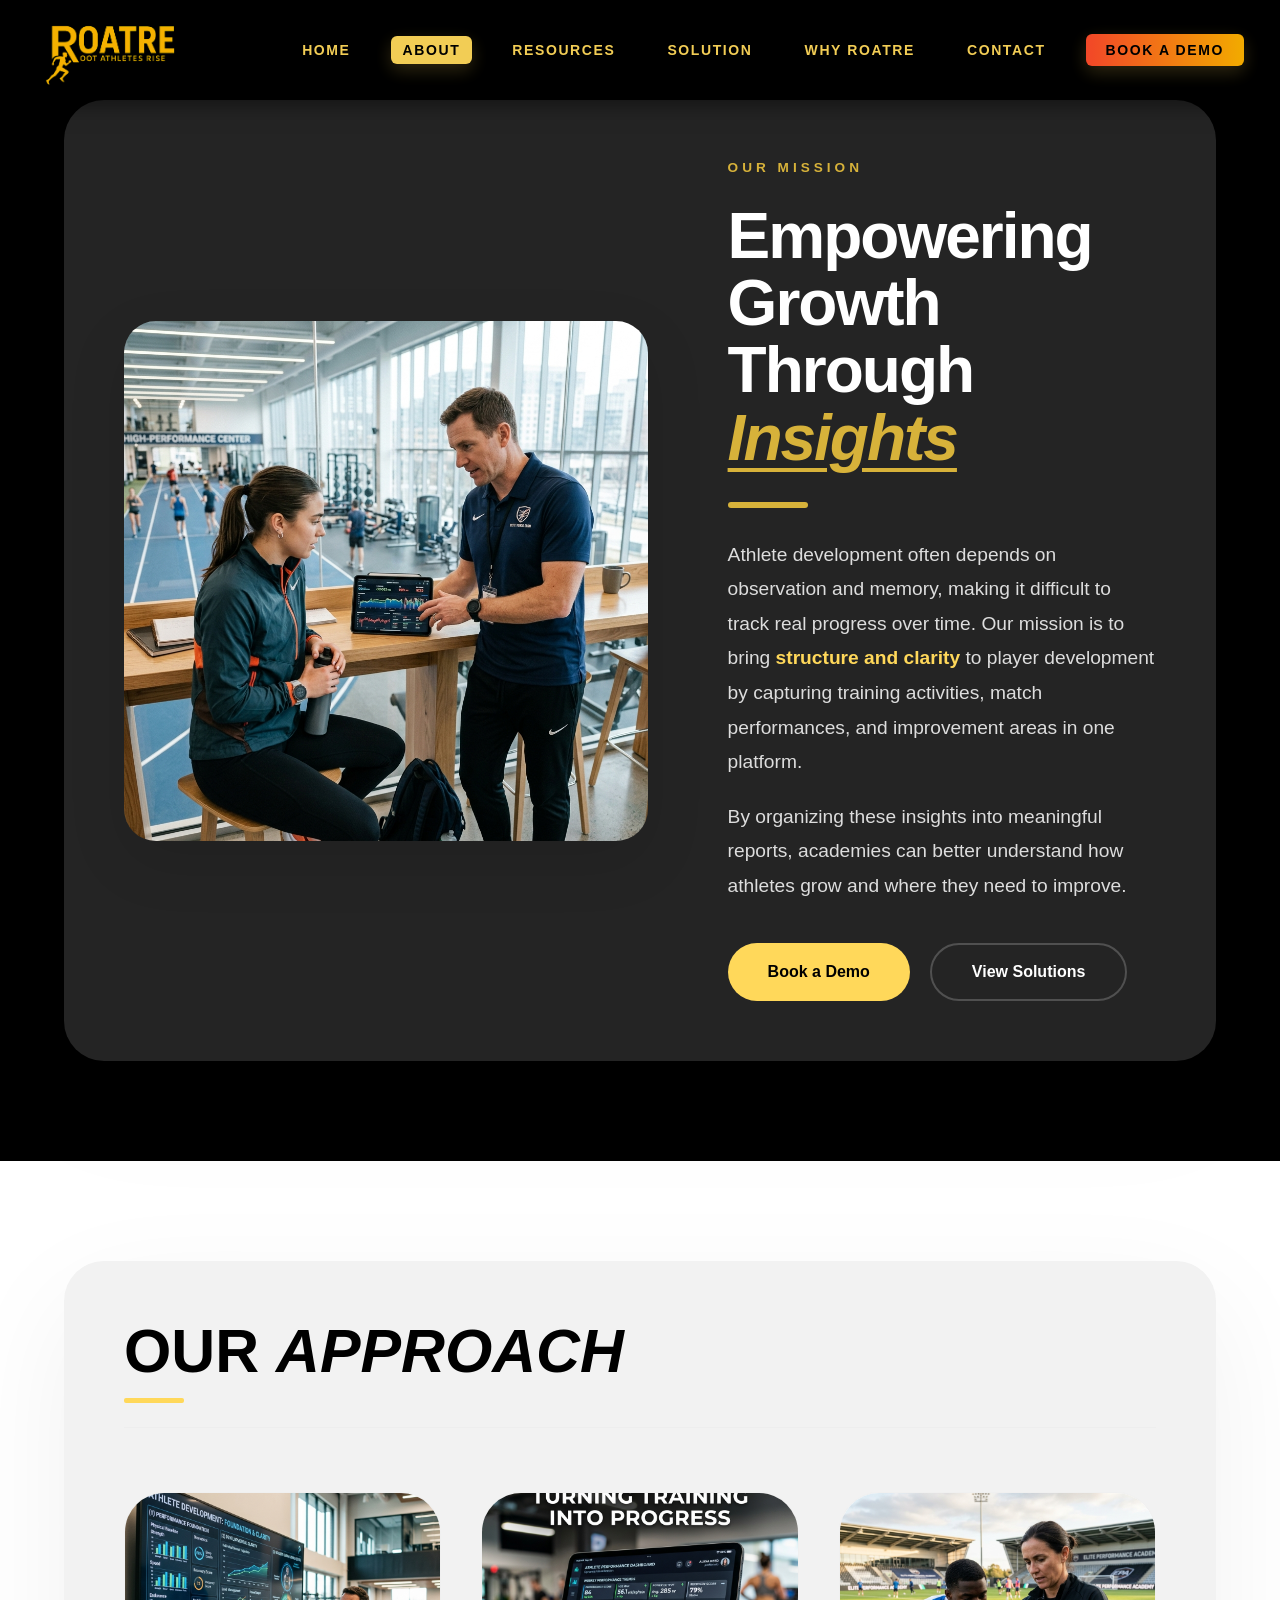
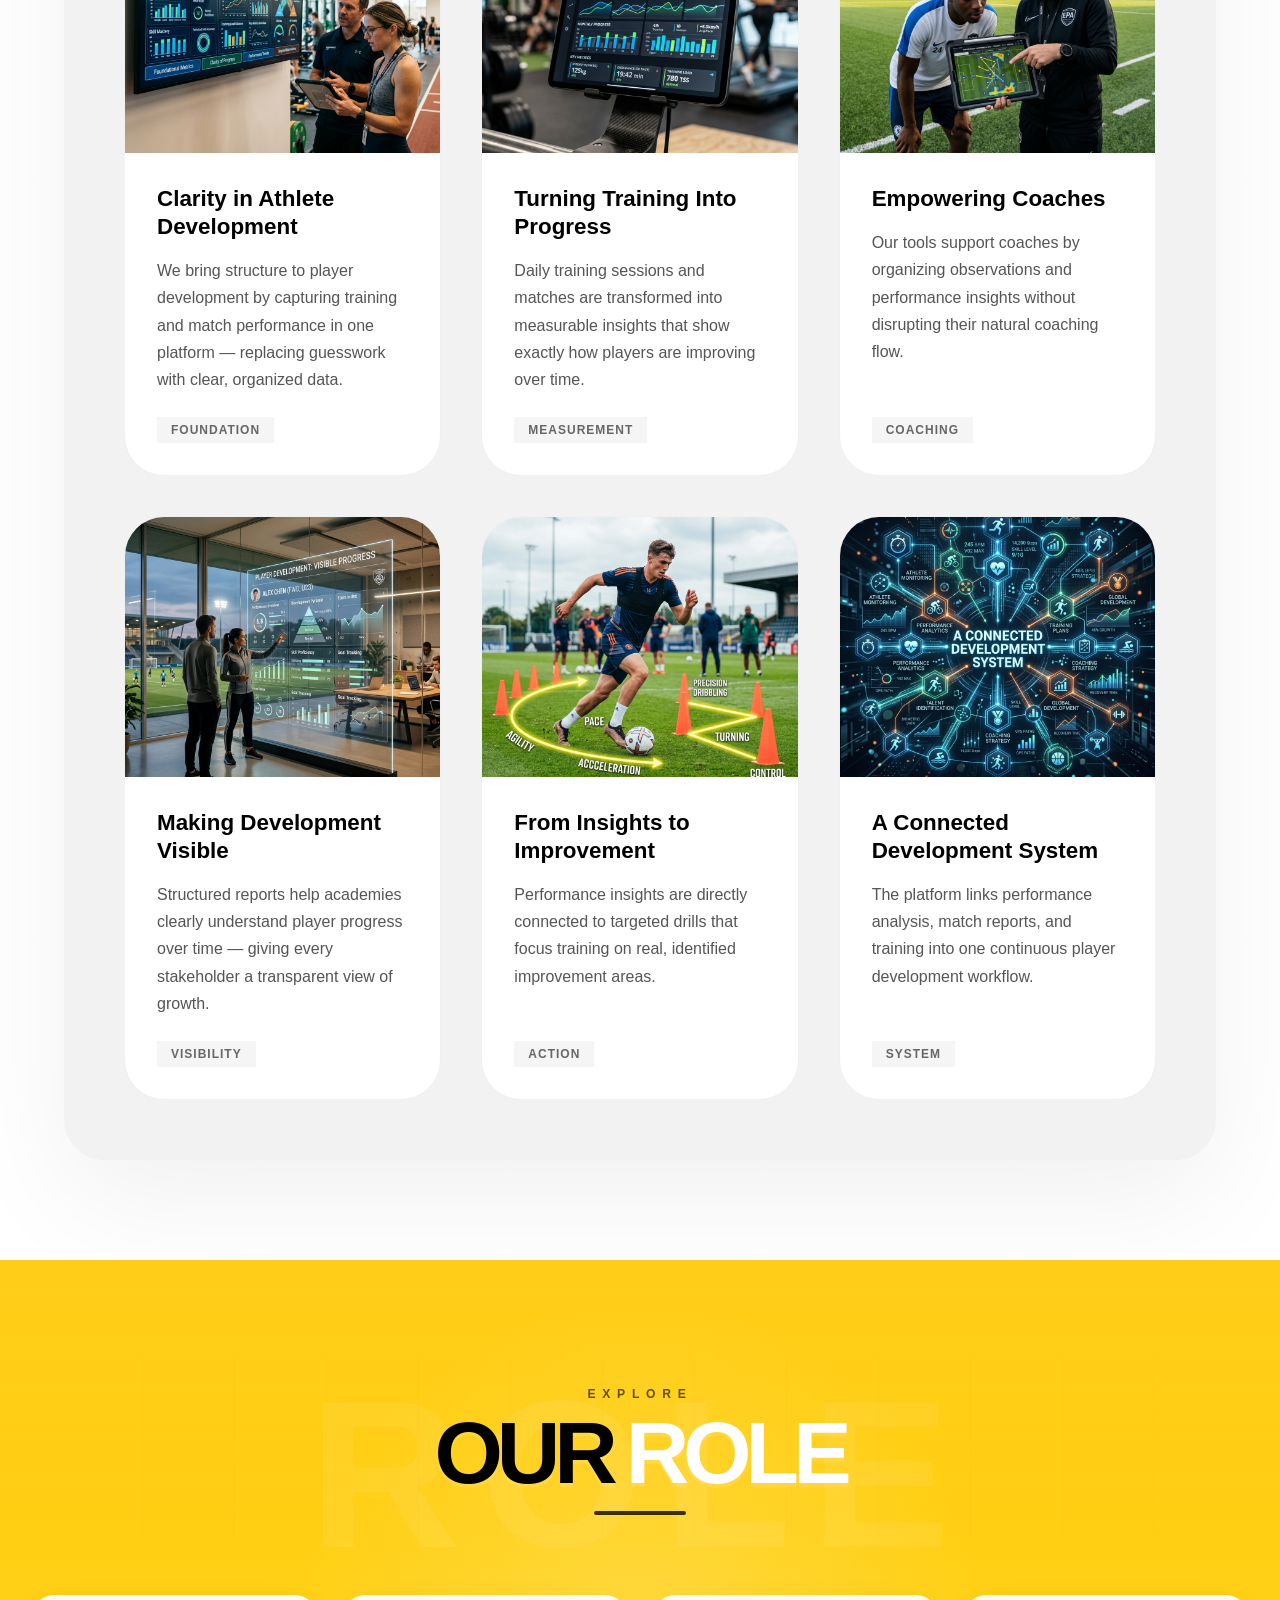
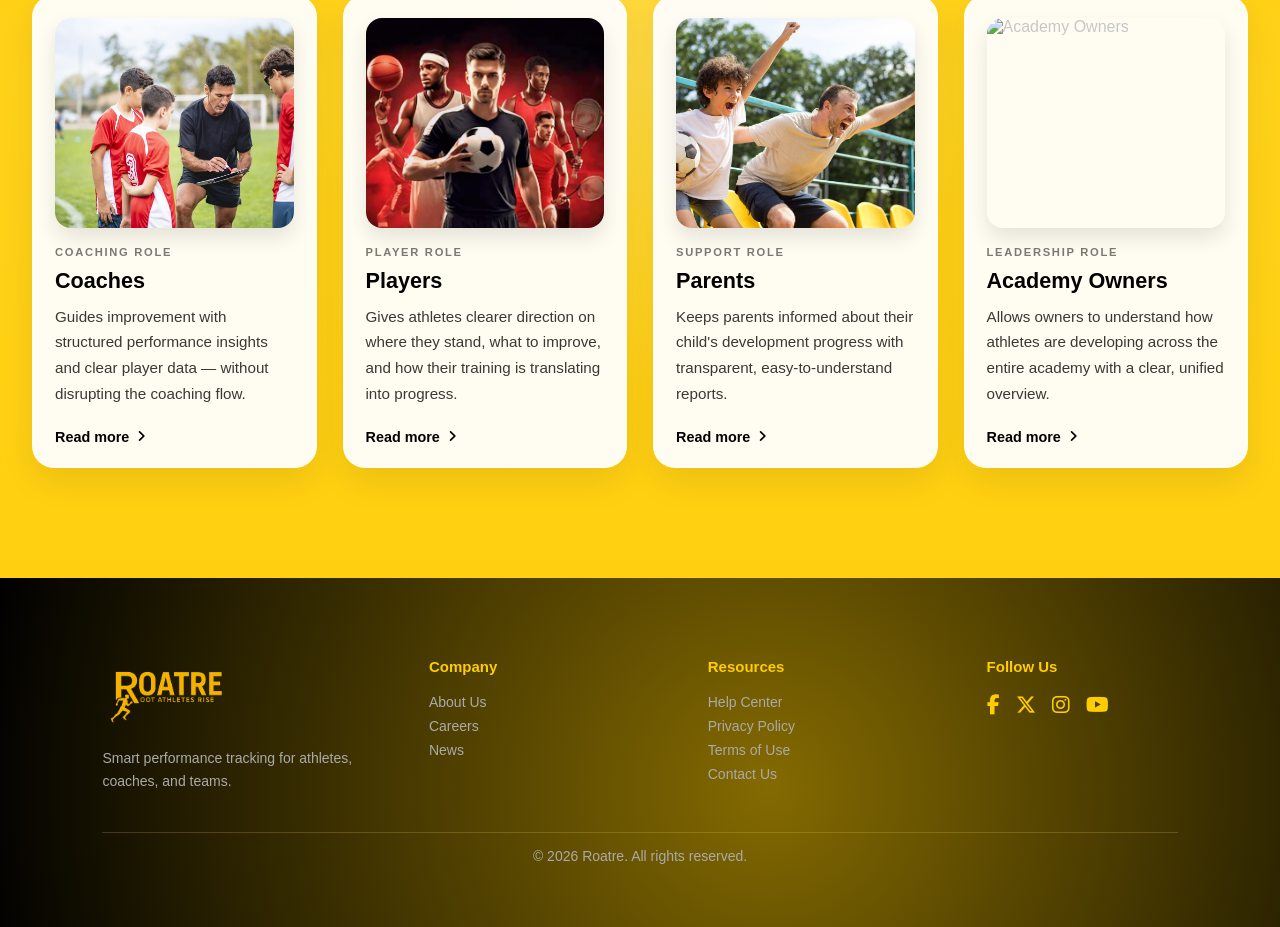
==== commit d7539c93: "feat: overhaul UI for Our Role section and contact information card with modern styling and enhanced" ====
--- a/about.html
+++ b/about.html
@@ -19,9 +19,9 @@
 					<div class="mission-left">
 						<div class="mission-image-wrapper">
 							<img src="assets/mission_athlete.png" alt="Athlete and Coach" class="mission-main-img">
-							<div class="mission-badge">
+							<!-- <div class="mission-badge">
 								<img src="assets/roatre_badge.png" alt="Roatre Badge" class="badge-img">
-							</div>
+							</div> -->
 						</div>
 					</div>
 					<div class="mission-right">
@@ -150,7 +150,13 @@
 		</section>
 		<section class="role-section">
 			<div class="role-header">
-				<h2 class="role-display-title">Our Role</h2>
+				<span class="role-header-kicker">Explore</span>
+				<h2 class="role-display-title">
+					<span class="role-display-title-dark">Our</span>
+					<span class="role-display-title-light">Role</span>
+				</h2>
+				<div class="role-title-line"></div>
+				<span class="role-header-ghost" aria-hidden="true">ROLE</span>
 				<!-- <p class="role-header-desc">Our platform creates a connected development environment where performance insights and structured reports bring clarity to athlete development. It helps coaches guide improvement, gives players clearer direction, keeps parents informed about progress, and allows academy owners to understand how athletes are developing across the academy.</p> -->
 			</div>
 			<div class="role-cards">
@@ -213,4 +219,4 @@
 	<script src="script.js?v=2"></script>
 </body>
 
-</html>+</html>
--- a/style.css
+++ b/style.css
@@ -1323,7 +1323,7 @@
 	.demo-hero-right {
 		flex: none;
 		width: 100%;
-		padding: 60px 5%;
+		padding: 60px 5% 0;
 	}
 }
 
@@ -1467,12 +1467,14 @@
 	min-height: 100vh;
 	background: #000;
 	position: relative;
+	align-items: flex-start;
 }
 
 .demo-hero-left {
-	flex: 1;
-	position: sticky;
+	position: fixed;
 	top: 0;
+	left: 0;
+	width: 45%;
 	height: 100vh;
 	background-image: linear-gradient(to right, rgba(0, 0, 0, 0.2), rgba(0, 0, 0, 0.5)), url('assets/demo.jpg');
 	background-size: cover;
@@ -1482,11 +1484,13 @@
 }
 
 .demo-hero-right {
-	flex: 1.2;
-	padding: 160px 6% 100px;
+	margin-left: 45%;
+	width: 55%;
+	padding: 160px 6% 0;
 	position: relative;
 	z-index: 2;
 	background: #000;
+	min-height: 100vh;
 }
 
 
@@ -3243,20 +3247,59 @@
 
 /* Info Card */
 .contact-info-card {
-	background: linear-gradient(145deg, #111, #0a0a0a);
+	background:
+		radial-gradient(circle at top right, rgba(255, 216, 90, 0.12), transparent 34%),
+		linear-gradient(145deg, #111, #0a0a0a);
 	padding: 40px;
-	border-radius: 12px;
-	border: 1px solid rgba(255, 216, 90, 0.1);
+	border-radius: 24px;
+	border: 1px solid rgba(255, 216, 90, 0.14);
 	display: flex;
 	flex-direction: column;
-	gap: 30px;
+	gap: 24px;
 	height: fit-content;
+	box-shadow: 0 24px 60px rgba(0, 0, 0, 0.45);
+	position: relative;
+	overflow: hidden;
+}
+
+.contact-info-card::after {
+	content: "";
+	position: absolute;
+	inset: auto auto 0 0;
+	width: 160px;
+	height: 160px;
+	background: radial-gradient(circle, rgba(255, 216, 90, 0.14), transparent 72%);
+	pointer-events: none;
+}
+
+.contact-info-top,
+.contact-highlight-card,
+.info-item,
+.contact-trust-points {
+	position: relative;
+	z-index: 1;
+}
+
+.contact-info-eyebrow {
+	display: inline-flex;
+	width: fit-content;
+	padding: 8px 14px;
+	border-radius: 999px;
+	background: rgba(255, 216, 90, 0.08);
+	border: 1px solid rgba(255, 216, 90, 0.18);
+	color: #ffd85a;
+	font-size: 0.78rem;
+	font-weight: 700;
+	letter-spacing: 1.8px;
+	text-transform: uppercase;
+	margin-bottom: 18px;
 }
 
 .contact-info-card h3 {
-	color: #ffd85a;
-	font-size: 1.8rem;
-	margin: 0;
+	color: #fff;
+	font-size: clamp(1.9rem, 3vw, 2.5rem);
+	margin: 0 0 14px;
+	line-height: 1.1;
 }
 
 .contact-info-card>p {
@@ -3265,23 +3308,71 @@
 	line-height: 1.5;
 }
 
+.contact-info-top p {
+	color: #b8b8b8;
+	margin: 0;
+	line-height: 1.7;
+	font-size: 1rem;
+}
+
+.contact-highlight-card {
+	display: grid;
+	grid-template-columns: 56px 1fr;
+	gap: 16px;
+	padding: 18px;
+	border-radius: 18px;
+	background: rgba(255, 255, 255, 0.03);
+	border: 1px solid rgba(255, 216, 90, 0.12);
+}
+
+.contact-highlight-icon {
+	width: 56px;
+	height: 56px;
+	display: flex;
+	align-items: center;
+	justify-content: center;
+	border-radius: 16px;
+	background: linear-gradient(135deg, #ffd85a, #f5b400);
+	color: #000;
+	font-size: 1.25rem;
+	box-shadow: 0 12px 24px rgba(255, 216, 90, 0.18);
+}
+
+.contact-highlight-card strong {
+	display: block;
+	color: #fff;
+	font-size: 1rem;
+	margin-bottom: 6px;
+}
+
+.contact-highlight-card p {
+	margin: 0;
+	color: #b7b7b7;
+	line-height: 1.6;
+	font-size: 0.95rem;
+}
+
 .info-item {
 	display: flex;
 	align-items: flex-start;
 	gap: 16px;
+	padding: 18px 0;
+	border-top: 1px solid rgba(255, 255, 255, 0.08);
 }
 
 .info-item .icon {
-	font-size: 1.4rem;
+	font-size: 1.15rem;
 	background: rgba(255, 216, 90, 0.1);
-	width: 44px;
-	height: 44px;
+	border: 1px solid rgba(255, 216, 90, 0.14);
+	width: 52px;
+	height: 52px;
 	display: flex;
 	align-items: center;
 	justify-content: center;
-	border-radius: 50%;
+	border-radius: 16px;
 	color: #ffd85a;
 	flex-shrink: 0;
+	box-shadow: inset 0 1px 0 rgba(255, 255, 255, 0.04);
 }
 
 .info-item label {
@@ -3306,6 +3397,26 @@
 
 .info-item a:hover {
 	color: #ffd85a;
+}
+
+.contact-trust-points {
+	display: grid;
+	gap: 14px;
+	padding-top: 6px;
+}
+
+.trust-point {
+	display: flex;
+	align-items: center;
+	gap: 12px;
+	color: #d6d6d6;
+	font-size: 0.95rem;
+	line-height: 1.5;
+}
+
+.trust-point i {
+	color: #ffd85a;
+	font-size: 1rem;
 }
 
 /* Form */
@@ -3395,6 +3506,10 @@
 
 	.contact-form-professional {
 		order: 1;
+	}
+
+	.contact-info-card {
+		gap: 20px;
 	}
 }
 
@@ -5777,6 +5892,20 @@
 		padding: 24px 16px
 	}
 
+	.contact-highlight-card {
+		grid-template-columns: 1fr;
+	}
+
+	.contact-highlight-icon {
+		width: 48px;
+		height: 48px;
+		border-radius: 14px;
+	}
+
+	.info-item {
+		padding: 16px 0;
+	}
+
 	.contact-container {
 		width: 95%
 	}
@@ -6773,96 +6902,181 @@
 
 /* ── OUR ROLE SECTION (IMAGE MODAL GRID) ── */
 .role-section {
-	background: #ffd85a;
-	padding: 120px 0;
+	background:
+		linear-gradient(180deg, #ffc905 0%, #ffd21a 46%, #ffcf10 100%);
+	padding: 96px 0 110px;
 	overflow: hidden;
+	position: relative;
+}
+
+.role-section::before {
+	content: "";
+	position: absolute;
+	inset: 0;
+	background:
+		radial-gradient(circle at 50% 42%, rgba(255, 241, 170, 0.28), transparent 42%),
+		linear-gradient(180deg, rgba(255, 255, 255, 0.08), transparent 30%);
+	pointer-events: none;
 }
 
 .role-header {
+	position: relative;
 	text-align: center;
-	margin-bottom: 70px;
-	padding: 0 20px;
+	max-width: 1180px;
+	margin: 0 auto 58px;
+	padding: 28px 20px 22px;
+	background: transparent;
+	isolation: isolate;
+	z-index: 1;
+}
+
+.role-header::before {
+	content: "";
+	position: absolute;
+	inset: 0;
+	background: repeating-linear-gradient(90deg,
+			rgba(0, 0, 0, 0.045) 0,
+			rgba(0, 0, 0, 0.045) 1px,
+			transparent 1px,
+			transparent 92px);
+	opacity: 0.28;
+	mask-image: linear-gradient(90deg, transparent 0%, rgba(0, 0, 0, 1) 8%, rgba(0, 0, 0, 1) 92%, transparent 100%);
+	-webkit-mask-image: linear-gradient(90deg, transparent 0%, rgba(0, 0, 0, 1) 8%, rgba(0, 0, 0, 1) 92%, transparent 100%);
+	pointer-events: none;
+	z-index: 0;
 }
 
 .role-header-desc {
 	color: #000;
 }
 
+.role-header-kicker {
+	display: inline-block;
+	margin-bottom: 10px;
+	color: rgba(0, 0, 0, 0.62);
+	font-size: 0.76rem;
+	font-weight: 800;
+	letter-spacing: 0.42rem;
+	text-transform: uppercase;
+	position: relative;
+	z-index: 2;
+}
+
 .role-display-title {
-	font-size: clamp(2.5rem, 6vw, 4rem);
+	position: relative;
+	z-index: 2;
+	display: flex;
+	justify-content: center;
+	align-items: baseline;
+	gap: 0.16em;
+	flex-wrap: wrap;
+	font-size: clamp(2.6rem, 7vw, 5.5rem);
+	font-weight: 900;
+	margin: 0;
+	text-transform: uppercase;
+	letter-spacing: -0.07em;
+	line-height: 0.95;
+	text-shadow: 0 4px 0 rgba(255, 255, 255, 0.12);
+}
+
+.role-display-title-dark {
+	color: #000;
+}
+
+.role-display-title-light {
+	color: #fff;
+}
+
+.role-title-line {
+	position: relative;
+	z-index: 2;
+	width: min(92px, 24vw);
+	height: 4px;
+	margin: 16px auto 0;
+	border-radius: 999px;
+	background: rgba(0, 0, 0, 0.78);
+}
+
+.role-header-ghost {
+	position: absolute;
+	left: 50%;
+	top: 50%;
+	transform: translate(-50%, -38%);
+	font-size: clamp(4.6rem, 18vw, 13rem);
+	font-weight: 900;
+	letter-spacing: 0.1em;
+	color: rgba(255, 255, 255, 0.07);
+	-webkit-text-stroke: 1px rgba(255, 255, 255, 0.045);
+	pointer-events: none;
+	white-space: nowrap;
+	z-index: 1;
+}
+
+.role-cards {
+	display: grid;
+	grid-template-columns: repeat(4, minmax(0, 1fr));
+	gap: 26px;
+	max-width: 1320px;
+	margin: 0 auto;
+	padding: 0 32px;
+}
+
+.role-card {
+	display: flex;
+	flex-direction: column;
+	background: rgba(255, 255, 255, 0.94);
+	backdrop-filter: blur(10px);
+	-webkit-backdrop-filter: blur(10px);
+	padding: 22px;
+	border-radius: 22px;
+	border: 1px solid rgba(255, 255, 255, 0.55);
+	transition: all 0.4s cubic-bezier(0.2, 0.8, 0.2, 1);
+	box-shadow: 0 14px 34px rgba(0, 0, 0, 0.08);
+}
+
+.role-card:hover {
+	transform: translateY(-8px);
+	background: #fff;
+	box-shadow: 0 22px 44px rgba(0, 0, 0, 0.12);
+	border-color: rgba(255, 255, 255, 0.82);
+}
+
+.role-img {
+	width: 100%;
+	height: 210px;
+	object-fit: cover;
+	border-radius: 16px;
+	margin-bottom: 18px;
+	box-shadow: 0 10px 20px rgba(0, 0, 0, 0.1);
+}
+
+.role-tag {
+	font-size: 0.7rem;
+	font-weight: 800;
+	color: rgba(0, 0, 0, 0.52);
+	text-transform: uppercase;
+	letter-spacing: 1.7px;
+	margin-bottom: 10px;
+}
+
+.role-title {
+	font-size: 1.35rem;
 	font-weight: 900;
 	color: #000;
-	margin: 0;
-	text-transform: uppercase;
-	letter-spacing: -1px;
-}
-
-.role-cards {
-	display: grid;
-	grid-template-columns: repeat(4, 1fr);
-	gap: 30px;
-	max-width: 1400px;
-	margin: 0 auto;
-	padding: 0 40px;
-}
-
-.role-card {
-	display: flex;
-	flex-direction: column;
-	/* background: rgba(255, 255, 255, 0.45); */
-	background-color: white;
-	backdrop-filter: blur(12px);
-	-webkit-backdrop-filter: blur(12px);
-	padding: 24px;
-	border-radius: 24px;
-	border: 1px solid rgba(255, 255, 255, 0.35);
-	transition: all 0.4s cubic-bezier(0.2, 0.8, 0.2, 1);
-	box-shadow: 0 10px 30px rgba(0, 0, 0, 0.05);
-}
-
-.role-card:hover {
-	transform: translateY(-10px);
-	background: rgba(255, 255, 255, 0.7);
-	box-shadow: 0 20px 40px rgba(0, 0, 0, 0.1);
-	border-color: rgba(255, 255, 255, 0.6);
-}
-
-.role-img {
-	width: 100%;
-	height: 200px;
-	object-fit: cover;
-	border-radius: 16px;
-	margin-bottom: 20px;
-	box-shadow: 0 8px 15px rgba(0, 0, 0, 0.1);
-}
-
-.role-tag {
-	font-size: 0.72rem;
-	font-weight: 800;
-	color: rgba(0, 0, 0, 0.55);
-	text-transform: uppercase;
-	letter-spacing: 1.5px;
-	margin-bottom: 8px;
-}
-
-.role-title {
-	font-size: 1.45rem;
-	font-weight: 900;
-	color: #000;
-	margin: 0 0 12px;
+	margin: 0 0 10px;
 	line-height: 1.2;
 }
 
 .role-body {
-	font-size: 0.98rem;
-	line-height: 1.65;
-	color: #000;
-	margin: 0 0 24px;
+	font-size: 0.95rem;
+	line-height: 1.7;
+	color: rgba(0, 0, 0, 0.78);
+	margin: 0 0 22px;
 	font-weight: 500;
 }
 
 .role-link {
-	font-size: 0.95rem;
+	font-size: 0.9rem;
 	font-weight: 800;
 	color: #000;
 	text-decoration: none;
@@ -6890,14 +7104,34 @@
 @media (max-width: 1024px) {
 	.role-cards {
 		grid-template-columns: repeat(2, 1fr);
-		gap: 40px 32px;
+		gap: 28px;
 	}
 }
 
 @media (max-width: 600px) {
+	.role-header {
+		margin-bottom: 42px;
+		padding: 22px 16px 18px;
+	}
+
+	.role-header-kicker {
+		letter-spacing: 0.28rem;
+		font-size: 0.68rem;
+	}
+
+	.role-display-title {
+		font-size: clamp(2.15rem, 14vw, 3.4rem);
+		gap: 0.1em;
+	}
+
+	.role-header-ghost {
+		font-size: clamp(3.8rem, 28vw, 7rem);
+	}
+
 	.role-cards {
 		grid-template-columns: 1fr;
-		gap: 32px;
+		gap: 24px;
+		padding: 0 20px;
 	}
 
 	.role-img {
@@ -8318,4 +8552,83 @@
 
 .service-media.reveal-on-scroll {
 	transition-delay: 0.35s;
-}+}
+
+/* ── Demo Success Modal ── */
+.demo-modal-overlay {
+	display: none;
+	position: fixed;
+	inset: 0;
+	background: rgba(0, 0, 0, 0.75);
+	backdrop-filter: blur(4px);
+	z-index: 9999;
+	align-items: center;
+	justify-content: center;
+}
+.demo-modal-overlay.active {
+	display: flex;
+}
+.demo-modal {
+	background: #111;
+	border: 1px solid #222;
+	border-radius: 16px;
+	padding: 48px 40px 40px;
+	max-width: 440px;
+	width: 90%;
+	text-align: center;
+	position: relative;
+	animation: modalIn .3s ease;
+}
+@keyframes modalIn {
+	from { opacity: 0; transform: translateY(24px) scale(.97); }
+	to   { opacity: 1; transform: translateY(0) scale(1); }
+}
+.demo-modal-close {
+	position: absolute;
+	top: 16px;
+	right: 20px;
+	background: none;
+	border: none;
+	color: #666;
+	font-size: 24px;
+	cursor: pointer;
+	line-height: 1;
+	transition: color .2s;
+}
+.demo-modal-close:hover { color: #fff; }
+.demo-modal-icon {
+	font-size: 56px;
+	color: #ffd100;
+	margin-bottom: 20px;
+}
+.demo-modal h3 {
+	font-size: 26px;
+	font-weight: 800;
+	color: #fff;
+	text-transform: uppercase;
+	letter-spacing: -0.5px;
+	margin: 0 0 12px;
+}
+.demo-modal p {
+	font-size: 15px;
+	color: #999;
+	line-height: 1.7;
+	margin: 0 0 28px;
+}
+.demo-modal-btn {
+	background: #ffd100;
+	color: #000;
+	border: none;
+	padding: 14px 40px;
+	border-radius: 8px;
+	font-size: 15px;
+	font-weight: 700;
+	cursor: pointer;
+	text-transform: uppercase;
+	letter-spacing: 0.5px;
+	transition: background .2s, transform .15s;
+}
+.demo-modal-btn:hover {
+	background: #e6bc00;
+	transform: translateY(-1px);
+}
